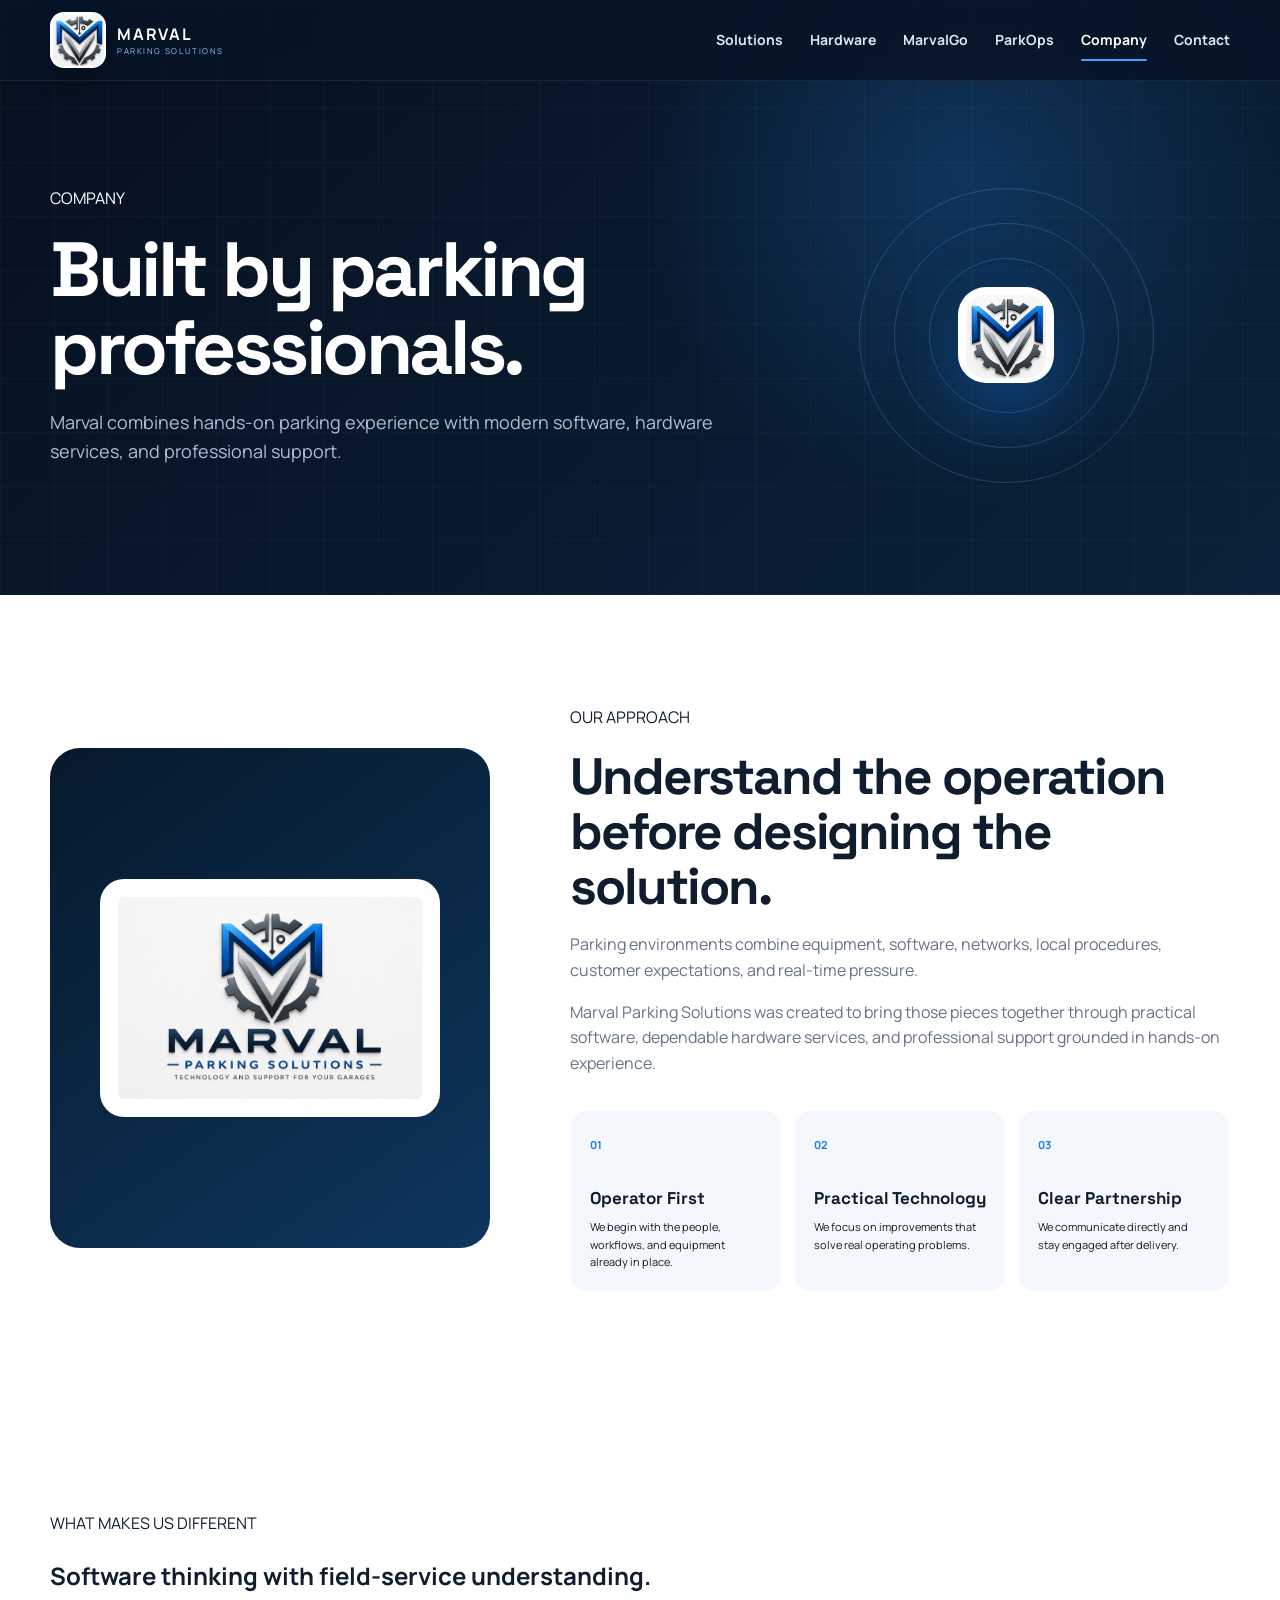
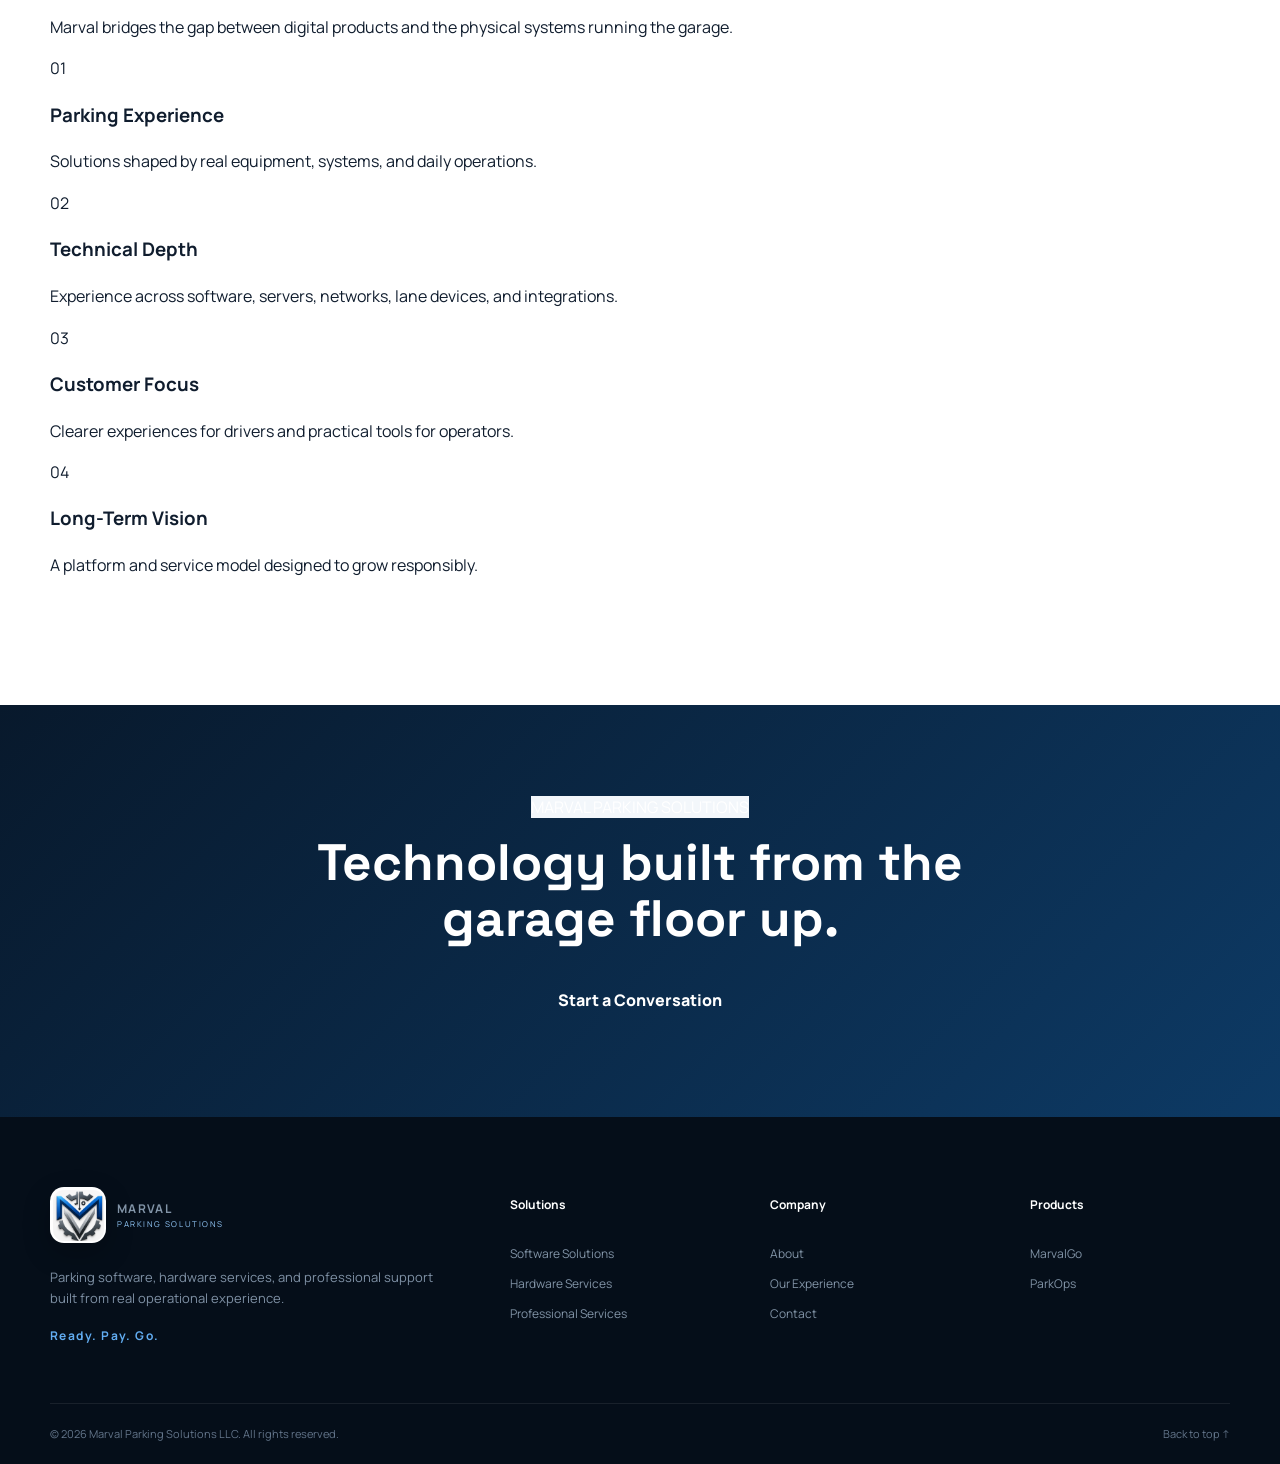
==== company.html @ f3bc91b7 "Marval Parking Solutions V9.1" ====
<!DOCTYPE html><html lang="en"><head><meta charset="UTF-8"><meta name="viewport" content="width=device-width, initial-scale=1.0"><meta name="theme-color" content="#071426"><meta name="description" content="Learn about Marval Parking Solutions and our operator-first approach."><title>About Marval Parking Solutions</title><link rel="icon" href="assets/favicon.png" type="image/png"><link rel="preconnect" href="https://fonts.googleapis.com"><link rel="preconnect" href="https://fonts.gstatic.com" crossorigin><link href="https://fonts.googleapis.com/css2?family=Manrope:wght@400;500;600;700;800&family=Space+Grotesk:wght@500;600;700&display=swap" rel="stylesheet"><link rel="stylesheet" href="styles.css"></head><body id="top"><a class="skip-link" href="#main">Skip to content</a><header class="site-header"><div class="nav-wrap container">
<a class="brand" href="index.html" aria-label="Marval Parking Solutions home"><span class="brand-logo-tile"><img src="assets/marval-emblem.png" alt=""></span><span class="brand-copy"><strong>MARVAL</strong><small>PARKING SOLUTIONS</small></span></a>
<button class="menu-toggle" aria-expanded="false" aria-controls="primary-nav" aria-label="Open navigation"><span></span><span></span><span></span></button>
<nav id="primary-nav" class="primary-nav" aria-label="Primary navigation"><a href="solutions.html">Solutions</a><a href="hardware.html">Hardware</a><a href="marvalgo.html">MarvalGo</a><a href="parkops.html">ParkOps</a><a href="company.html" class="active">Company</a><a href="contact.html">Contact</a></nav>
</div></header><main id="main"><section class="page-hero-v9"><div class="page-hero-grid container"><div class="reveal"><span class="section-kicker">COMPANY</span><h1>Built by parking professionals.</h1><p>Marval combines hands-on parking experience with modern software, hardware services, and professional support.</p></div><div class="page-orbit reveal"><span></span><span></span><span></span><div class="orbit-logo"><img src="assets/marval-emblem.png" alt="Marval emblem"></div></div></div></section><section class="section" id="experience"><div class="container company-story"><div class="logo-panel-v9 reveal"><img src="assets/marval-logo.png" alt="Marval Parking Solutions logo"></div><div class="reveal"><span class="section-kicker">OUR APPROACH</span><h2>Understand the operation before designing the solution.</h2><p class="lead">Parking environments combine equipment, software, networks, local procedures, customer expectations, and real-time pressure.</p><p>Marval Parking Solutions was created to bring those pieces together through practical software, dependable hardware services, and professional support grounded in hands-on experience.</p><div class="company-values"><article><b>01</b><h3>Operator First</h3><p>We begin with the people, workflows, and equipment already in place.</p></article><article><b>02</b><h3>Practical Technology</h3><p>We focus on improvements that solve real operating problems.</p></article><article><b>03</b><h3>Clear Partnership</h3><p>We communicate directly and stay engaged after delivery.</p></article></div></div></div></section><section class="section experience-section"><div class="container"><div class="section-heading centered reveal"><span class="section-kicker">WHAT MAKES US DIFFERENT</span><h2>Software thinking with field-service understanding.</h2><p>Marval bridges the gap between digital products and the physical systems running the garage.</p></div><div class="why-grid"><article class="why-card reveal"><span>01</span><h3>Parking Experience</h3><p>Solutions shaped by real equipment, systems, and daily operations.</p></article><article class="why-card reveal"><span>02</span><h3>Technical Depth</h3><p>Experience across software, servers, networks, lane devices, and integrations.</p></article><article class="why-card reveal"><span>03</span><h3>Customer Focus</h3><p>Clearer experiences for drivers and practical tools for operators.</p></article><article class="why-card reveal"><span>04</span><h3>Long-Term Vision</h3><p>A platform and service model designed to grow responsibly.</p></article></div></div></section><section class="page-cta"><div class="container reveal"><span class="section-kicker light">MARVAL PARKING SOLUTIONS</span><h2>Technology built from the garage floor up.</h2><a class="button button-primary" href="contact.html">Start a Conversation</a></div></section></main><footer class="site-footer"><div class="container footer-grid"><div class="footer-brand"><a class="brand brand-footer" href="index.html"><span class="brand-logo-tile"><img src="assets/marval-emblem.png" alt=""></span><span class="brand-copy"><strong>MARVAL</strong><small>PARKING SOLUTIONS</small></span></a><p>Parking software, hardware services, and professional support built from real operational experience.</p><strong class="footer-tagline">Ready. Pay. Go.</strong></div><div><h4>Solutions</h4><a href="solutions.html">Software Solutions</a><a href="hardware.html">Hardware Services</a><a href="solutions.html#professional">Professional Services</a></div><div><h4>Company</h4><a href="company.html">About</a><a href="company.html#experience">Our Experience</a><a href="contact.html">Contact</a></div><div><h4>Products</h4><a href="marvalgo.html">MarvalGo</a><a href="parkops.html">ParkOps</a></div></div><div class="container footer-bottom"><span>© <span id="year"></span> Marval Parking Solutions LLC. All rights reserved.</span><a href="#top">Back to top ↑</a></div></footer><script src="script.js"></script></body></html>
---- styles.css ----
:root{--navy:#071426;--text:#101d2e;--muted:#667386;--line:#dfe6ef;--surface:#f4f7fb;--shadow:0 26px 80px rgba(17,43,76,.12)}
*{box-sizing:border-box}html{scroll-behavior:smooth}body{margin:0;font-family:Manrope,sans-serif;color:#101d2e;line-height:1.6}a{text-decoration:none;color:inherit}.wrap{width:min(1180px,calc(100% - 40px));margin:auto}header{position:fixed;inset:0 0 auto;z-index:20;background:#071426cc;backdrop-filter:blur(16px);border-bottom:1px solid #ffffff12}.nav{height:80px;display:flex;align-items:center;gap:32px}.brand{display:flex;align-items:center;gap:11px;color:#fff}.logo{display:grid;place-items:center;width:44px;height:44px;border-radius:13px;background:linear-gradient(145deg,#1689f6,#0d559f);font:700 25px Space Grotesk}.brand span:last-child{display:flex;flex-direction:column;line-height:1}.brand b{letter-spacing:.11em}.brand small{font-size:8px;letter-spacing:.2em;color:#93c9fa;margin-top:5px}.nav nav{margin-left:auto;display:flex;gap:27px}.nav nav a{color:#dce8f6;font-size:14px;font-weight:700}.navcta{border:1px solid #ffffff55;color:#fff;padding:10px 18px;border-radius:999px;font-weight:700;font-size:14px}.menu{display:none;margin-left:auto;background:none;border:0;color:#fff;font-size:24px}.hero{min-height:900px;padding-top:80px;background:linear-gradient(135deg,#06101f,#0b2037 60%,#092a4b);color:#fff;position:relative;overflow:hidden}.gridbg{position:absolute;inset:0;background-image:linear-gradient(#ffffff07 1px,transparent 1px),linear-gradient(90deg,#ffffff07 1px,transparent 1px);background-size:55px 55px;mask-image:linear-gradient(#000,transparent)}.hero-grid{min-height:740px;display:grid;grid-template-columns:1fr 1.05fr;gap:60px;align-items:center;position:relative}.eyebrow,section small{font-size:11px;letter-spacing:.16em;font-weight:800;color:#6fb5fa}.eyebrow{display:inline-flex;align-items:center;gap:9px;border:1px solid #ffffff20;border-radius:999px;padding:8px 12px}.eyebrow i{width:8px;height:8px;border-radius:50%;background:#1fc88a;box-shadow:0 0 0 8px #1fc88a22}.hero h1,.heading h2,.copy h2,.split h2,.contact h2{font-family:Space Grotesk;font-size:clamp(40px,5vw,72px);line-height:1.04;letter-spacing:-.045em;margin:24px 0}.hero-copy>p{color:#b4c4d7;font-size:18px}.actions{display:flex;gap:13px;margin:34px 0}.btn{display:inline-flex;justify-content:center;border-radius:13px;padding:14px 22px;font-weight:800;border:0}.primary{background:linear-gradient(135deg,#1787f4,#0e65c3);color:#fff;box-shadow:0 15px 35px #1680e844}.ghost{border:1px solid #ffffff33;color:#fff}.proof{display:grid;grid-template-columns:repeat(3,1fr);border-top:1px solid #ffffff1a;padding-top:23px;gap:12px}.proof div{display:flex;flex-direction:column}.proof span{font-size:11px;color:#8295ab}.scene{background:#081a2cdd;border:1px solid #ffffff1c;border-radius:28px;padding:17px;position:relative;box-shadow:0 40px 90px #0006}.scene-head{display:flex;justify-content:space-between;font-size:9px;letter-spacing:.13em;color:#8da0b3;padding:5px 5px 14px}.scene-head span:last-child{display:flex;gap:7px;align-items:center}.scene-head i{width:7px;height:7px;border-radius:50%;background:#1fc88a}.garage{height:280px;background:linear-gradient(#20384f 0 57%,#17283a 57%);border-radius:19px;overflow:hidden;position:relative}.lane{position:absolute;inset:auto 0 0;height:125px;background:#182635}.lane:after{content:"";position:absolute;left:5%;right:5%;bottom:30px;height:4px;background:repeating-linear-gradient(90deg,#fff 0 36px,transparent 36px 65px);opacity:.55}.car{position:absolute;width:86px;height:34px;border-radius:22px 22px 8px 8px;background:#167fde;bottom:43px;left:-100px;animation:drive 8s infinite}.car i{position:absolute;width:42px;height:19px;background:#71c1fb;left:22px;top:-14px;border-radius:18px 18px 0 0}.car b{position:absolute;width:15px;height:15px;border:4px solid #344657;background:#06111c;border-radius:50%;bottom:-7px}.car b:nth-of-type(1){left:13px}.car b:nth-of-type(2){right:13px}@keyframes drive{0%{left:-100px}20%,50%{left:75px}70%{left:310px}100%{left:580px}}.station{position:absolute;width:48px;height:100px;background:#d6e0e9;left:187px;bottom:20px;border-radius:7px}.station i{position:absolute;width:26px;height:23px;background:#14344b;left:11px;top:17px;border:3px solid #2599f2}.gate{position:absolute;width:28px;height:75px;background:#dce7ef;right:90px;bottom:20px}.gate i{position:absolute;width:11px;height:11px;border-radius:50%;background:#f6575b;left:8px;top:10px;animation:light 8s infinite}.gate b{position:absolute;width:140px;height:10px;background:repeating-linear-gradient(90deg,#fff 0 25px,#ed5155 25px 44px);left:17px;top:19px;transform-origin:left;animation:open 8s infinite}@keyframes open{0%,53%{transform:rotate(0)}63%,83%{transform:rotate(-70deg)}}@keyframes light{0%,53%{background:#f6575b}63%,83%{background:#22cc8a}}.exit{position:absolute;right:20px;top:-70px;background:#176ec5;border-radius:5px;padding:6px 11px;font-size:10px;font-weight:800}.steps{display:grid;grid-template-columns:1fr 1fr;gap:8px;margin-top:11px}.steps>div{display:flex;gap:9px;align-items:center;background:#ffffff08;border:1px solid #ffffff0d;border-radius:12px;padding:10px;color:#667e95;font-size:11px}.steps span b,.steps span small{display:block}.steps small{font-size:8px;letter-spacing:0;color:#6f8499}.steps .active{background:#1379db22;border-color:#409af866;color:#fff}.approved{position:absolute;left:-23px;bottom:91px;background:#fff;color:#112238;border-radius:13px;padding:10px 13px;display:flex;gap:9px;box-shadow:0 18px 40px #0006;font-style:normal}.approved>span b,.approved>span small{display:block}.approved>span b{font-size:10px}.approved>span small{font-size:8px;color:#798799}.tagbar{position:absolute;bottom:0;inset-inline:0;background:#020b14aa;border-top:1px solid #ffffff12}.tagbar .wrap{height:80px;display:flex;align-items:center;gap:15px}.tagbar i{width:5px;height:5px;background:#2188e9;border-radius:50%}.tagbar span{margin-left:auto;color:#8799ad;font-size:13px}.section{padding:110px 0}.heading{text-align:center;max-width:780px;margin:0 auto 55px}.heading h2,.copy h2,.split h2,.contact h2{font-size:clamp(36px,4vw,58px)}.heading p,.split p,.copy>p{color:#687587}.cards{display:grid;grid-template-columns:repeat(3,1fr);gap:18px}.card{border:1px solid #dfe6ee;border-radius:25px;padding:33px;min-height:540px;display:flex;flex-direction:column;position:relative;box-shadow:0 12px 35px #1634540a}.card em{position:absolute;right:26px;top:23px;font-style:normal;font-size:12px;color:#98a7b7}.card .icon{width:62px;height:62px;border-radius:18px;background:#e8f4ff;color:#1479d8;display:grid;place-items:center;font-size:30px}.card h3{font:700 26px Space Grotesk;margin:25px 0 12px}.card p{color:#6b7888}.card ul{list-style:none;padding:0;border-top:1px solid #e2e8ee}.card li{padding:10px 0;border-bottom:1px solid #e2e8ee;font-size:14px;font-weight:700}.card li:before{content:"✓";color:#147bdc;margin-right:9px}.card>a{margin-top:auto;color:#1475d2;font-weight:800;font-size:13px}.card.dark{background:linear-gradient(150deg,#0a2038,#0c355f);color:#fff;border-color:#174d7b}.card.dark p{color:#b3c7da}.card.dark ul,.card.dark li{border-color:#ffffff18}.card.dark a{color:#71bcff}.light{background:#f3f7fb}.two{display:grid;grid-template-columns:1fr 1fr;gap:85px;align-items:center}.ops{min-height:530px;border-radius:32px;background:linear-gradient(145deg,#091a2d,#103456);position:relative;overflow:hidden}.dash{position:absolute;left:42px;right:42px;top:67px;background:#fff;border-radius:18px;padding:23px;box-shadow:0 25px 55px #0005}.dash h4{display:flex;justify-content:space-between;border-bottom:1px solid #e5eaf0;padding-bottom:18px}.dash h4 i{width:12px;height:12px;background:#1dc78a;border-radius:50%;box-shadow:0 0 0 7px #1dc78a22}.dash div{display:flex;justify-content:space-between;border-bottom:1px solid #edf1f4;padding:13px 0;font-size:11px}.dash div b{color:#14a774}.ops aside{position:absolute;left:25px;bottom:40px;background:#fff;border-radius:16px;padding:17px 20px;box-shadow:0 20px 40px #0004}.ops aside small,.ops aside b{display:block}.ops aside b{font:700 27px Space Grotesk}.copy .lead{font-size:19px;color:#2d3d50}.copy ol{list-style:none;padding:0}.copy ol li{padding:15px 0;border-top:1px solid #dce3ea;font-size:13px;color:#6b7888}.copy ol b{display:block;color:#132135;font-size:15px}.hardware{background:#071728;color:#fff}.split{display:grid;grid-template-columns:1.2fr .8fr;gap:70px;align-items:end;margin-bottom:50px}.hardware .split p{color:#9bafc3}.hwgrid{display:grid;grid-template-columns:1.2fr 1fr 1fr;gap:16px}.hw{min-height:360px;background:linear-gradient(145deg,#10263d,#0c1d2d);border:1px solid #ffffff14;border-radius:24px;padding:26px;display:flex;flex-direction:column}.hw.big{grid-row:span 2;min-height:736px}.hw.wide{grid-column:span 2;display:grid;grid-template-columns:1fr 1.2fr;align-items:center}.hw>span,.hw.wide span{font-size:10px;letter-spacing:.15em;color:#55aaf6;font-weight:800}.hw h3{font:700 23px Space Grotesk;margin:8px 0}.hw p{font-size:13px;color:#99aabd}.device{height:190px;display:grid;place-items:center;font-size:90px;color:#9fc9ef;background:radial-gradient(circle,#167ed044,transparent 65%);margin:-5px}.gateart{height:500px;position:relative;background:linear-gradient(#12253a 65%,#1b2d3e 65%);margin:-26px -26px 24px}.gateart i{position:absolute;width:70px;height:170px;background:#dfe7ee;left:65px;bottom:70px;border-radius:8px}.gateart b{position:absolute;width:330px;height:16px;background:repeating-linear-gradient(90deg,#fff 0 42px,#ee5054 42px 73px);left:122px;bottom:202px;border-radius:8px;transform-origin:left;animation:hwgate 5s infinite}@keyframes hwgate{50%{transform:rotate(-35deg)}}.rings{width:160px;height:160px;border-radius:50%;border:1px solid #4fafff55;display:grid;place-items:center;margin:auto;font:700 25px Space Grotesk;box-shadow:inset 0 0 0 25px #167ddd16,inset 0 0 0 50px #167ddd12}.pill{display:inline-block;background:#e8f4ff;color:#1674d2;border-radius:999px;padding:8px 13px;font-size:10px;letter-spacing:.15em;font-weight:800}.checks{list-style:none;padding:0}.checks li{padding:10px 0 10px 43px;position:relative;color:#6c7887;font-size:13px}.checks li:before{content:"✓";position:absolute;left:0;width:30px;height:30px;border-radius:10px;background:#def6ec;color:#12a66f;display:grid;place-items:center;font-weight:900}.checks b{display:block;color:#142235;font-size:15px}.phonewrap{min-height:650px;display:grid;place-items:center;background:radial-gradient(circle,#1483ef33,transparent 62%)}.phone{width:300px;height:610px;background:#06111d;border-radius:46px;padding:12px;box-shadow:0 40px 80px #0c315044;position:relative}.notch{position:absolute;z-index:2;top:18px;left:50%;transform:translateX(-50%);width:100px;height:24px;background:#06111d;border-radius:20px}.screen{height:100%;border-radius:36px;background:#f3f8fc;padding:42px 20px 20px;text-align:center;position:relative;overflow:hidden}.phbrand{display:flex;gap:10px;text-align:left}.phbrand i{width:33px;height:33px;border-radius:10px;background:#1479d9;color:#fff;display:grid;place-items:center;font-style:normal;font-weight:800}.phbrand span b,.phbrand span small{display:block}.phbrand small{font-size:8px}.scan{font-size:70px;color:#1681e3;margin:30px 0 0}.screen>small{color:#15916a}.screen h4{margin:4px}.screen>strong{font:700 39px Space Grotesk}.ticket{margin:18px 0;background:#fff;border:1px solid #dfe7ee;border-radius:13px;padding:5px 12px}.ticket span{display:flex;justify-content:space-between;padding:9px 0;border-bottom:1px solid #edf1f4;font-size:10px}.ticket span:last-child{border:0}.screen button{width:100%;border:0;border-radius:12px;background:#1479d9;color:#fff;padding:13px;font-weight:800}.success{position:absolute;inset:85px 15px 15px;background:#f3f8fc;padding-top:80px;opacity:0;animation:success 9s infinite}.success i{display:grid;place-items:center;width:80px;height:80px;margin:auto;border-radius:50%;background:#ddf6ec;color:#18ad78;font-size:40px;font-style:normal}.success h3{font:700 21px Space Grotesk}.success p{font-size:10px;color:#748294}@keyframes success{0%,45%{opacity:0;transform:translateY(20px)}55%,90%{opacity:1;transform:none}}.why{display:grid;grid-template-columns:repeat(4,1fr);gap:15px}.why article{background:#fff;border:1px solid #e0e7ee;border-radius:20px;padding:27px;min-height:235px}.why article span{color:#147bdc;font-size:11px;font-weight:800}.why h3{font:700 20px Space Grotesk;margin-top:45px}.why p{font-size:13px;color:#6c7888}.process{display:grid;grid-template-columns:repeat(4,1fr);gap:35px}.process article{border-top:2px solid #dfe6ed;padding-top:20px}.process span{display:grid;place-items:center;width:38px;height:38px;border-radius:12px;background:#e8f3fe;color:#1478d8;font-size:11px;font-weight:800}.process h3{font:700 20px Space Grotesk}.process p{font-size:13px;color:#6c7888}.contact{padding:105px 0;background:linear-gradient(135deg,#091b30,#0b3762);color:#fff}.contactcopy p{color:#afc1d5;font-size:17px}.contactcopy hr{border:0;border-top:1px solid #ffffff1f;margin:45px 0 23px}.contactcopy>a{display:block;margin-top:7px;font-weight:700}.contact form{background:#fff;color:#172438;border-radius:26px;padding:29px}.contact form>div{display:grid;grid-template-columns:1fr 1fr;gap:14px}.contact label{display:block;font-size:11px;font-weight:800;margin-bottom:14px;color:#495769}.contact input,.contact select,.contact textarea{display:block;width:100%;margin-top:7px;border:1px solid #dce4ec;border-radius:11px;background:#f8fafc;padding:12px;outline:none}.contact form .btn{width:100%}.contact form>small{display:block;text-align:center;color:#8a96a5;margin-top:9px;font-size:9px}footer{background:#050e18;color:#fff;padding:65px 0 20px}.foot{display:grid;grid-template-columns:2fr 1fr 1fr 1fr;gap:55px}.foot>div{display:flex;flex-direction:column;gap:10px}.foot>div:first-child p{color:#8193a7;font-size:13px;max-width:380px}.foot>div:first-child>strong{color:#5facef;letter-spacing:.12em;font-size:12px}.foot h4{font-size:12px}.foot>div:not(:first-child) a{font-size:12px;color:#8193a7}.bottom{border-top:1px solid #ffffff12;margin-top:50px;padding-top:20px;color:#64768a;font-size:11px;display:flex;justify-content:space-between}.reveal{opacity:0;transform:translateY(25px);transition:.8s}.reveal.visible{opacity:1;transform:none}
@media(max-width:900px){.nav nav{position:fixed;left:20px;right:20px;top:88px;background:#0b2037;border-radius:17px;padding:18px;display:none;flex-direction:column}.nav nav.open{display:flex}.menu{display:block}.navcta{display:none}.hero{min-height:1250px}.hero-grid,.two{grid-template-columns:1fr}.hero-grid{padding:80px 0 130px}.cards{grid-template-columns:1fr}.card{min-height:auto}.hwgrid{grid-template-columns:1fr 1fr}.hw.big{grid-column:span 2;grid-row:auto}.hw.wide{grid-column:span 2}.why{grid-template-columns:1fr 1fr}.foot{grid-template-columns:2fr 1fr 1fr}.foot>div:last-child{grid-column:2}.split{grid-template-columns:1fr;gap:15px}}
@media(max-width:600px){.wrap{width:calc(100% - 28px)}.nav{height:70px}.hero{padding-top:70px;min-height:1220px}.hero h1{font-size:43px}.hero-copy{text-align:center}.actions{flex-direction:column}.proof{grid-template-columns:1fr;text-align:left}.scene{padding:10px}.garage{height:245px}.station{left:145px}.gate{right:62px}.gate b{width:105px}@keyframes drive{0%{left:-100px}20%,50%{left:48px}70%{left:205px}100%{left:420px}}.approved{left:8px;bottom:83px}.tagbar span{display:none}.section{padding:80px 0}.heading h2,.copy h2,.split h2,.contact h2{font-size:37px}.two{gap:45px}.ops{min-height:450px}.dash{left:16px;right:16px;top:45px}.hwgrid{grid-template-columns:1fr}.hw.big,.hw.wide{grid-column:auto}.hw.wide{display:block}.gateart b{width:230px}.why{grid-template-columns:1fr}.process{grid-template-columns:1fr}.contact form>div{grid-template-columns:1fr}.foot{grid-template-columns:1fr 1fr}.foot>div:first-child{grid-column:span 2}.foot>div:last-child{grid-column:auto}.bottom{flex-direction:column;gap:8px}}
@media(prefers-reduced-motion:reduce){*{scroll-behavior:auto!important;animation:none!important;transition:none!important}.reveal{opacity:1;transform:none}}

/* Multi-page V9 */
.primary-nav a.active{color:#fff;position:relative}.primary-nav a.active:after{content:"";position:absolute;left:0;right:0;bottom:-10px;height:2px;background:#43a5ff;border-radius:2px}
.page-hero-v9{padding:185px 0 110px;background:radial-gradient(circle at 75% 30%,rgba(32,129,230,.25),transparent 31%),linear-gradient(135deg,#06101f,#0b223a);color:#fff;overflow:hidden;position:relative}.page-hero-v9:before{content:"";position:absolute;inset:0;background-image:linear-gradient(rgba(255,255,255,.025) 1px,transparent 1px),linear-gradient(90deg,rgba(255,255,255,.025) 1px,transparent 1px);background-size:54px 54px}.page-hero-grid{position:relative;display:grid;grid-template-columns:1.2fr .8fr;align-items:center;gap:60px}.page-hero-v9 h1{font-family:"Space Grotesk";font-size:clamp(46px,6vw,78px);line-height:1.02;letter-spacing:-.045em;margin:18px 0 22px;max-width:850px}.page-hero-v9 p{color:#afc0d3;font-size:18px;max-width:730px}.page-orbit{height:300px;position:relative;display:grid;place-items:center}.page-orbit>div{width:82px;height:82px;border-radius:25px;background:linear-gradient(145deg,#1887f2,#0b5caf);display:grid;place-items:center;font-family:"Space Grotesk";font-size:38px;font-weight:800;box-shadow:0 28px 65px rgba(17,119,218,.38)}.page-orbit span{position:absolute;border:1px solid rgba(90,177,255,.26);border-radius:50%;animation:ring 5s linear infinite}.page-orbit span:nth-child(1){width:155px;height:155px}.page-orbit span:nth-child(2){width:225px;height:225px;animation-delay:-1.5s}.page-orbit span:nth-child(3){width:295px;height:295px;animation-delay:-3s}
.service-detail-grid{display:grid;grid-template-columns:repeat(3,1fr);gap:18px}.service-detail{border:1px solid var(--line);border-radius:24px;padding:31px;min-height:360px;background:#fff;transition:.3s}.service-detail:hover{transform:translateY(-6px);box-shadow:var(--shadow)}.service-detail>b,.lifecycle b,.company-values b{font-size:11px;color:#1680e5}.service-detail h3{font-family:"Space Grotesk";font-size:24px;margin:45px 0 12px}.service-detail p{color:var(--muted);font-size:14px}.service-detail ul,.service-column ul{list-style:none;padding:18px 0 0;margin:20px 0 0;border-top:1px solid var(--line)}.service-detail li,.service-column li{padding:8px 0;font-size:13px}.service-detail li:before,.service-column li:before{content:"✓";color:#1782e7;margin-right:8px}.page-cta{background:linear-gradient(135deg,#08192c,#0d3a65);color:#fff;padding:90px 0;text-align:center}.page-cta h2{font-family:"Space Grotesk";font-size:clamp(36px,4vw,55px);line-height:1.08;max-width:820px;margin:15px auto 28px}
.hardware-service-columns{display:grid;grid-template-columns:repeat(3,1fr);gap:18px}.service-column{background:var(--surface);border-radius:26px;padding:35px;min-height:430px;border:1px solid #e1e8f0}.service-column>span{font-size:10px;letter-spacing:.16em;color:#167adb;font-weight:800}.service-column h3{font-family:"Space Grotesk";font-size:28px;margin:50px 0 10px}.lifecycle{display:grid;grid-template-columns:repeat(4,1fr);gap:16px}.lifecycle article{background:#fff;color:var(--text);border-radius:21px;padding:28px;border:1px solid var(--line);min-height:230px}.hardware-showcase .lifecycle article{background:#10253a;border-color:rgba(255,255,255,.08);color:#fff}.lifecycle h3{font-family:"Space Grotesk";font-size:21px;margin:42px 0 8px}.lifecycle p{font-size:13px;color:#758294}.hardware-showcase .lifecycle p{color:#9eafc1}
.product-page-grid{display:grid;grid-template-columns:1fr 1fr;gap:90px;align-items:center}.product-page-grid h2,.company-story h2,.contact-page-grid h2{font-family:"Space Grotesk";font-size:clamp(38px,4vw,58px);line-height:1.08;letter-spacing:-.04em;margin:18px 0}.journey-demo{display:grid;place-items:center;min-height:620px;background:radial-gradient(circle,rgba(22,126,222,.22),transparent 63%)}.journey-screen{width:330px;min-height:565px;border:12px solid #07111d;border-radius:44px;background:linear-gradient(#f8fbfe,#eaf2f9);padding:38px 22px 22px;box-shadow:0 42px 85px rgba(10,44,79,.25)}.journey-head{display:flex;justify-content:space-between}.journey-head strong{font-family:"Space Grotesk"}.journey-head small{color:#6f7d8d}.journey-steps{display:flex;align-items:center;margin:28px 0}.journey-steps span{width:24px;height:24px;border-radius:8px;background:#d6e0ea;color:#8290a0;display:grid;place-items:center;font-size:9px;font-weight:800}.journey-steps span.on{background:#1680e4;color:#fff}.journey-steps i{height:2px;flex:1;background:#ccd9e5}.journey-ticket{background:#fff;border:1px solid #dfe7ee;border-radius:18px;padding:22px;text-align:center}.journey-ticket small{font-size:9px;color:#6e7c8c}.journey-ticket h3{font-family:"Space Grotesk";font-size:43px;margin:14px 0 0}.journey-ticket p{color:#6e7b8b;font-size:11px}.journey-ticket button{width:100%;border:0;border-radius:12px;padding:13px;background:#1479dc;color:#fff;font-weight:800}.journey-success{text-align:center;margin-top:25px}.journey-success b{display:grid;place-items:center;margin:auto;width:45px;height:45px;border-radius:50%;background:#daf6eb;color:#14a873}.journey-success h3{margin:10px 0 0}.journey-success p{margin:0;color:#6e7c8d;font-size:11px}
.dashboard-demo{background:#0a1d31;color:#fff;border-radius:28px;padding:27px;box-shadow:0 40px 85px rgba(6,35,64,.24)}.dash-top{display:flex;justify-content:space-between;align-items:center;font-size:12px}.dash-top span{color:#9eb2c6}.dash-top i{display:inline-block;width:8px;height:8px;background:#1eca8a;border-radius:50%;margin-right:6px}.dash-metrics{display:grid;grid-template-columns:repeat(3,1fr);gap:10px;margin:24px 0}.dash-metrics article{background:#112b45;border-radius:14px;padding:16px}.dash-metrics small,.dash-metrics b{display:block}.dash-metrics small{font-size:9px;color:#8fa4b8}.dash-metrics b{font-family:"Space Grotesk";font-size:25px;margin-top:5px}.dash-chart{height:200px;background:#0d263f;border-radius:16px;padding:18px;display:flex;align-items:end;gap:10px}.dash-chart span{flex:1;background:linear-gradient(#3da4ff,#135ea6);border-radius:6px 6px 2px 2px;animation:bars 2.3s ease-in-out infinite alternate}.dash-chart span:nth-child(even){animation-delay:-1s}@keyframes bars{to{transform:scaleY(.83)}}.dash-list{margin-top:14px}.dash-list div{display:flex;justify-content:space-between;padding:13px;border-bottom:1px solid rgba(255,255,255,.08);font-size:11px}.dash-list b{color:#21cf8f}
.company-story{display:grid;grid-template-columns:.8fr 1.2fr;gap:80px;align-items:center}.logo-panel-v9{background:linear-gradient(145deg,#07192c,#0d365e);border-radius:30px;padding:50px;min-height:500px;display:grid;place-items:center}.logo-panel-v9 img{width:100%;max-width:390px}.company-story>.reveal>p{color:var(--muted)}.company-values{display:grid;grid-template-columns:repeat(3,1fr);gap:12px;margin-top:35px}.company-values article{background:var(--surface);border-radius:17px;padding:20px}.company-values h3{font-family:"Space Grotesk";font-size:17px;margin:28px 0 6px}.company-values p{font-size:11px;margin:0}
.contact-page-grid{display:grid;grid-template-columns:.9fr 1.1fr;gap:85px;align-items:start}.contact-cards{margin-top:40px}.contact-cards article{padding:18px 0;border-top:1px solid var(--line)}.contact-cards small{display:block;font-size:9px;letter-spacing:.14em;color:#748195;text-transform:uppercase;margin-bottom:5px}.contact-cards a,.contact-cards span{font-weight:700;font-size:14px}.contact-page-grid .contact-form{box-shadow:var(--shadow);border:1px solid var(--line)}
@media(max-width:980px){.page-hero-grid,.product-page-grid,.company-story,.contact-page-grid{grid-template-columns:1fr}.page-orbit{display:none}.service-detail-grid{grid-template-columns:1fr 1fr}.hardware-service-columns{grid-template-columns:1fr}.lifecycle{grid-template-columns:1fr 1fr}.company-values{grid-template-columns:1fr 1fr}}
@media(max-width:640px){.page-hero-v9{padding:135px 0 80px}.page-hero-v9 h1{font-size:44px}.service-detail-grid,.lifecycle,.company-values{grid-template-columns:1fr}.journey-screen{width:286px}.dash-metrics{grid-template-columns:1fr}.product-page-grid{gap:35px}}


/* V9 corrected shared multi-page shell */
.container{width:min(1180px,calc(100% - 40px));margin-inline:auto}
.site-header{position:fixed;inset:0 0 auto;z-index:100;background:rgba(7,20,38,.9);backdrop-filter:blur(18px);border-bottom:1px solid rgba(255,255,255,.08)}
.site-header.scrolled{box-shadow:0 12px 38px rgba(0,0,0,.2)}
.nav-wrap{height:80px;display:flex;align-items:center;gap:32px}
.primary-nav{display:flex;gap:27px;margin-left:auto;align-items:center}
.primary-nav a{color:#dce8f6;font-size:14px;font-weight:700}
.nav-cta{border:1px solid rgba(255,255,255,.34);color:#fff;padding:10px 18px;border-radius:999px;font-weight:700;font-size:14px}
.menu-toggle{display:none;margin-left:auto;background:none;border:0;padding:8px}
.menu-toggle span{display:block;width:24px;height:2px;background:#fff;margin:5px;border-radius:2px}
.brand-logo-tile{width:56px;height:56px;border-radius:14px;background:#fff;display:grid;place-items:center;overflow:hidden;box-shadow:0 8px 24px rgba(0,0,0,.22);flex:0 0 auto}
.brand-logo-tile img{width:51px;height:51px;object-fit:cover;object-position:center;border-radius:11px}
.brand-copy{display:flex;flex-direction:column;line-height:1}
.brand-copy strong{letter-spacing:.11em}
.brand-copy small{font-size:8px;letter-spacing:.2em;color:#93c9fa;margin-top:5px}
.logo-panel-v9 img{background:#fff;border-radius:24px;padding:18px}
.page-orbit .orbit-logo{width:96px;height:96px;border-radius:28px;background:#fff;padding:8px;overflow:hidden;box-shadow:0 28px 65px rgba(17,119,218,.38);z-index:2}
.page-orbit .orbit-logo img{width:100%;height:100%;object-fit:cover;border-radius:20px}
.skip-link{position:fixed;top:-100px;left:16px;background:#fff;color:#111;padding:10px 15px;border-radius:9px;z-index:999}.skip-link:focus{top:16px}
.contact-form{background:#fff;color:#142236;border-radius:27px;padding:30px}
.field-row{display:grid;grid-template-columns:1fr 1fr;gap:15px}
.contact-form label{display:block;font-size:11px;font-weight:800;color:#465466;margin-bottom:15px}
.contact-form input,.contact-form textarea,.contact-form select{display:block;width:100%;margin-top:7px;border:1px solid #dbe3eb;background:#f8fafc;border-radius:11px;padding:12px 13px;outline:none}
.contact-form input:focus,.contact-form textarea:focus,.contact-form select:focus{border-color:#1882e7;box-shadow:0 0 0 3px #e3f1ff}
.button{display:inline-flex;align-items:center;justify-content:center;border-radius:13px;padding:14px 22px;font-weight:800;border:0;cursor:pointer}
.form-button{width:100%;background:linear-gradient(135deg,#1787f4,#0e65c3);color:#fff;justify-content:space-between}
.form-note{display:block;color:#8c98a7;margin-top:11px;text-align:center;font-size:9px}
.site-footer{background:#050e19;color:#fff;padding:70px 0 22px}
.footer-grid{display:grid;grid-template-columns:2fr 1fr 1fr 1fr;gap:60px}
.brand-footer{margin-bottom:24px}.footer-brand p{color:#7f91a5;max-width:390px;font-size:13px}.footer-tagline{color:#62adf2;letter-spacing:.12em;font-size:12px}
.footer-grid h4{font-size:12px;margin:8px 0 18px}.footer-grid>div:not(.footer-brand){display:flex;flex-direction:column;gap:11px}.footer-grid a{font-size:12px;color:#8294a7}.footer-grid a:hover{color:#fff}
.footer-bottom{display:flex;justify-content:space-between;border-top:1px solid rgba(255,255,255,.08);margin-top:55px;padding-top:21px;color:#63758a;font-size:11px}
.contact-page-grid>.reveal{padding-top:10px}.contact-page-grid .lead{font-size:18px;color:#58687b}.contact-cards article:last-child{border-bottom:1px solid var(--line)}
@media(max-width:980px){.primary-nav{position:fixed;left:20px;right:20px;top:88px;background:#0b2037;border:1px solid rgba(255,255,255,.1);border-radius:17px;padding:18px;display:none;flex-direction:column;align-items:flex-start}.primary-nav.open{display:flex}.menu-toggle{display:block}.nav-cta{display:none}.footer-grid{grid-template-columns:2fr 1fr 1fr}.footer-grid>div:last-child{grid-column:2}}
@media(max-width:640px){.container{width:calc(100% - 28px)}.nav-wrap{height:70px}.brand-logo-tile{width:46px;height:46px}.brand-logo-tile img{width:42px;height:42px}.field-row{grid-template-columns:1fr}.contact-form{padding:22px}.footer-grid{grid-template-columns:1fr 1fr;gap:38px}.footer-brand{grid-column:span 2}.footer-grid>div:last-child{grid-column:auto}.footer-bottom{flex-direction:column;gap:8px}}

/* V9.1 header refinement */
@media(min-width:981px){.nav-wrap,.nav{gap:38px}.primary-nav,.nav nav{margin-left:auto}.brand-logo-tile{box-shadow:0 10px 28px rgba(0,0,0,.24)}}
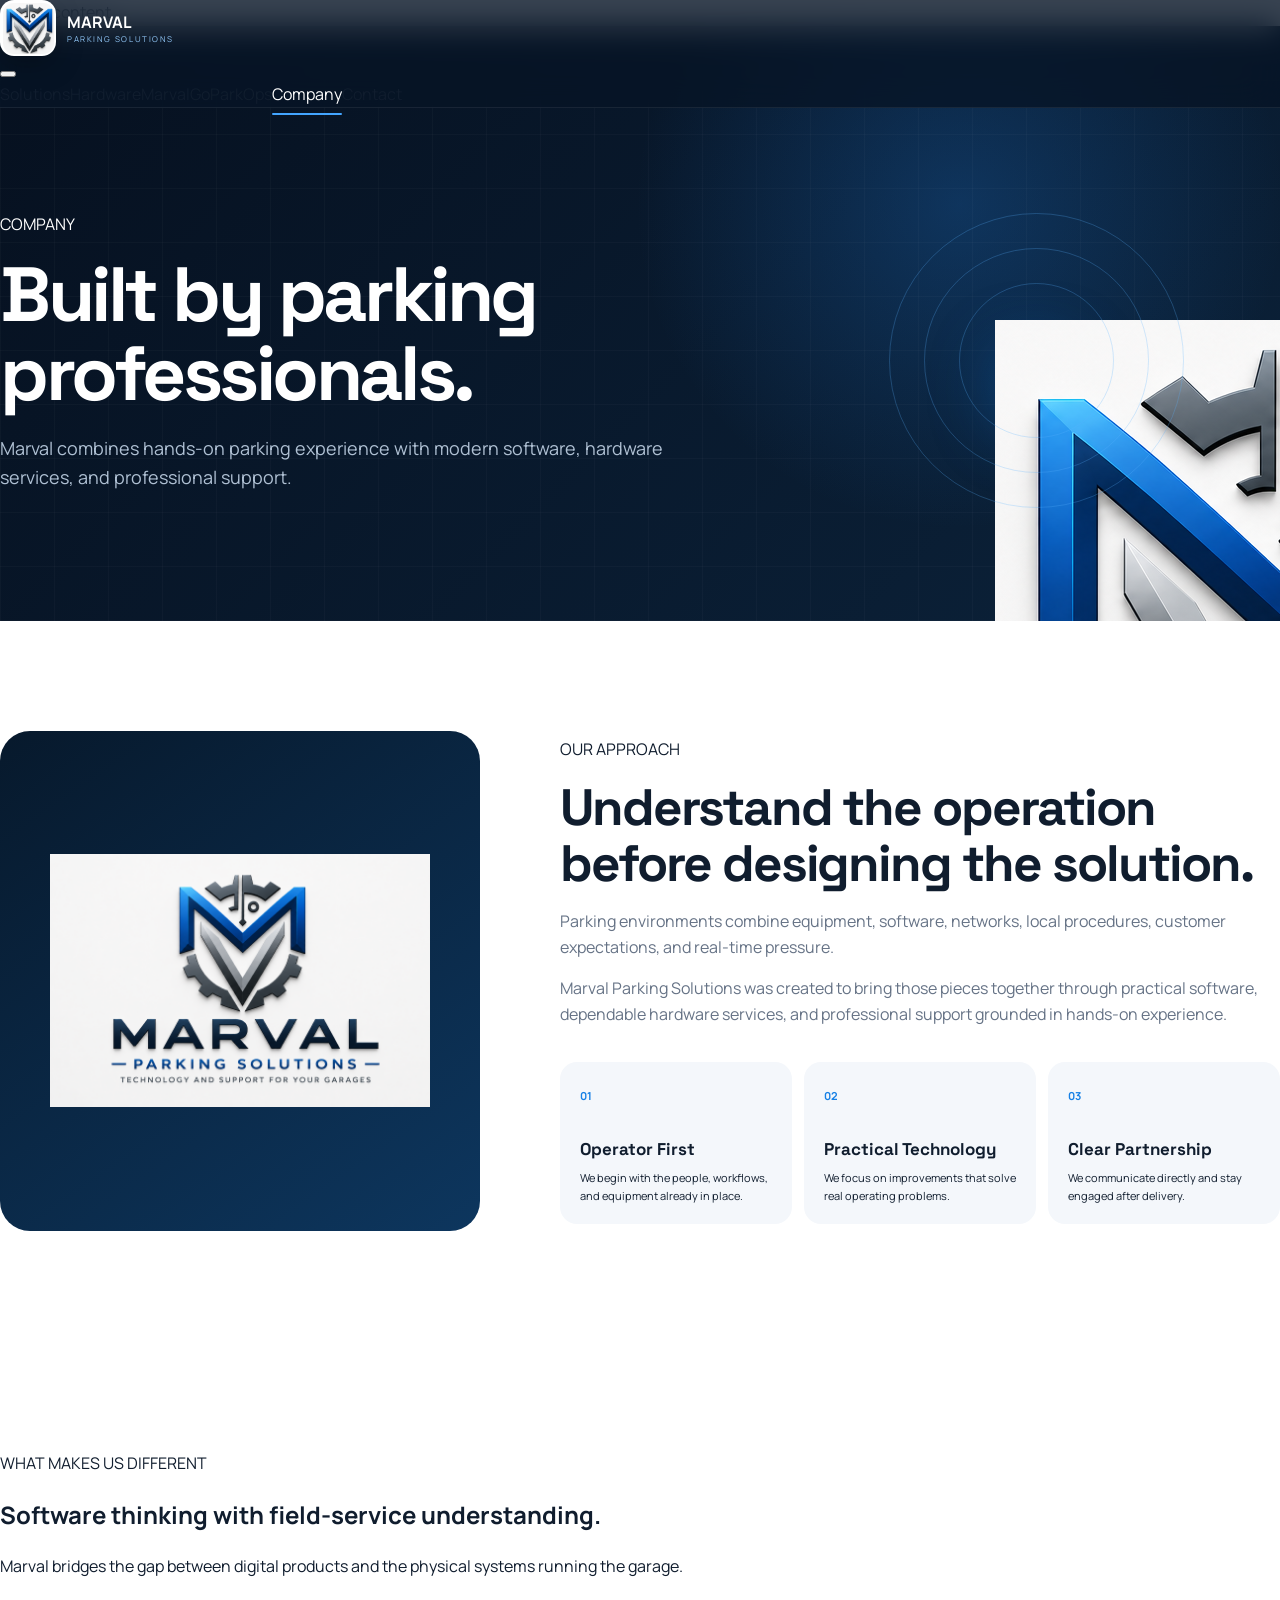
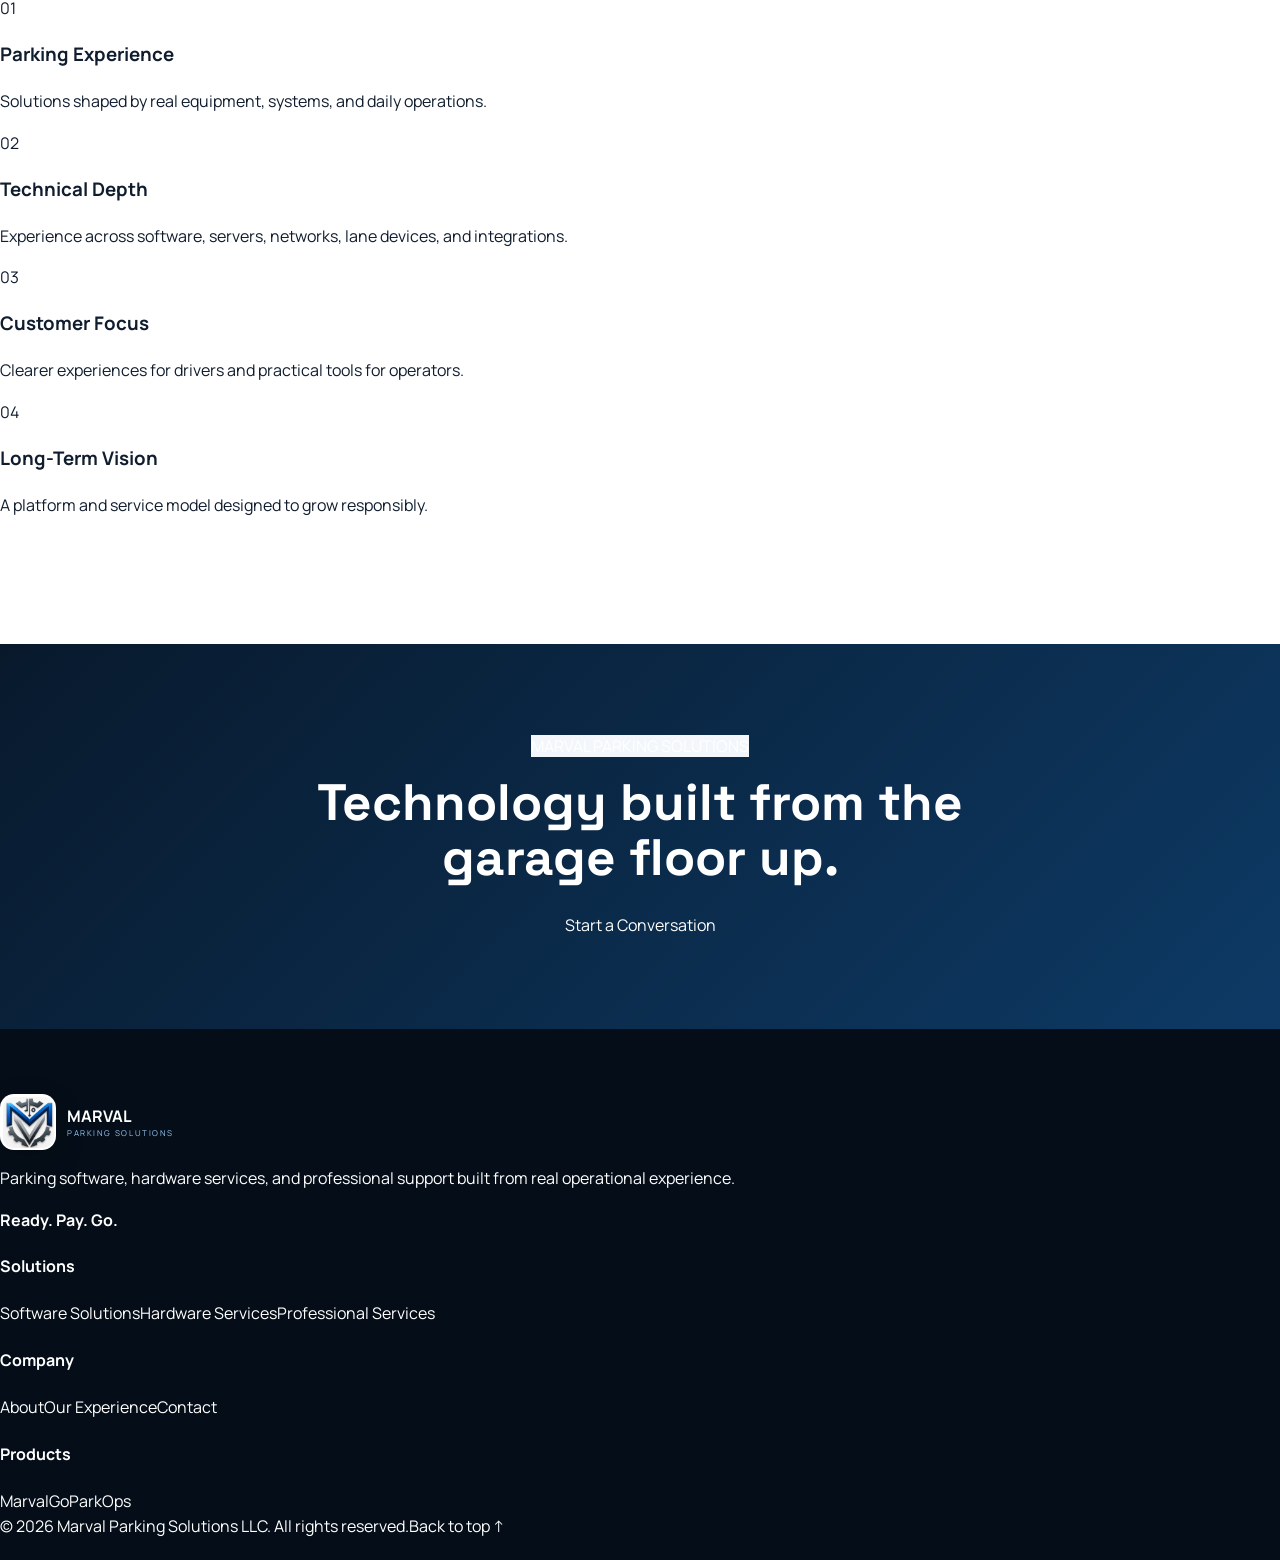
==== commit 6766ed70: "Marval Parking Solution V9.2 CacheFix" ====
--- a/company.html
+++ b/company.html
@@ -1,5 +1,5 @@
-<!DOCTYPE html><html lang="en"><head><meta charset="UTF-8"><meta name="viewport" content="width=device-width, initial-scale=1.0"><meta name="theme-color" content="#071426"><meta name="description" content="Learn about Marval Parking Solutions and our operator-first approach."><title>About Marval Parking Solutions</title><link rel="icon" href="assets/favicon.png" type="image/png"><link rel="preconnect" href="https://fonts.googleapis.com"><link rel="preconnect" href="https://fonts.gstatic.com" crossorigin><link href="https://fonts.googleapis.com/css2?family=Manrope:wght@400;500;600;700;800&family=Space+Grotesk:wght@500;600;700&display=swap" rel="stylesheet"><link rel="stylesheet" href="styles.css"></head><body id="top"><a class="skip-link" href="#main">Skip to content</a><header class="site-header"><div class="nav-wrap container">
+<!DOCTYPE html><html lang="en"><head><meta charset="UTF-8"><meta name="viewport" content="width=device-width, initial-scale=1.0"><meta name="theme-color" content="#071426"><meta name="description" content="Learn about Marval Parking Solutions and our operator-first approach."><title>About Marval Parking Solutions</title><link rel="icon" href="assets/favicon.png" type="image/png"><link rel="preconnect" href="https://fonts.googleapis.com"><link rel="preconnect" href="https://fonts.gstatic.com" crossorigin><link href="https://fonts.googleapis.com/css2?family=Manrope:wght@400;500;600;700;800&family=Space+Grotesk:wght@500;600;700&display=swap" rel="stylesheet"><link rel="stylesheet" href="styles-v9-2.css?v=9201"></head><body id="top"><a class="skip-link" href="#main">Skip to content</a><header class="site-header"><div class="nav-wrap container">
 <a class="brand" href="index.html" aria-label="Marval Parking Solutions home"><span class="brand-logo-tile"><img src="assets/marval-emblem.png" alt=""></span><span class="brand-copy"><strong>MARVAL</strong><small>PARKING SOLUTIONS</small></span></a>
 <button class="menu-toggle" aria-expanded="false" aria-controls="primary-nav" aria-label="Open navigation"><span></span><span></span><span></span></button>
 <nav id="primary-nav" class="primary-nav" aria-label="Primary navigation"><a href="solutions.html">Solutions</a><a href="hardware.html">Hardware</a><a href="marvalgo.html">MarvalGo</a><a href="parkops.html">ParkOps</a><a href="company.html" class="active">Company</a><a href="contact.html">Contact</a></nav>
-</div></header><main id="main"><section class="page-hero-v9"><div class="page-hero-grid container"><div class="reveal"><span class="section-kicker">COMPANY</span><h1>Built by parking professionals.</h1><p>Marval combines hands-on parking experience with modern software, hardware services, and professional support.</p></div><div class="page-orbit reveal"><span></span><span></span><span></span><div class="orbit-logo"><img src="assets/marval-emblem.png" alt="Marval emblem"></div></div></div></section><section class="section" id="experience"><div class="container company-story"><div class="logo-panel-v9 reveal"><img src="assets/marval-logo.png" alt="Marval Parking Solutions logo"></div><div class="reveal"><span class="section-kicker">OUR APPROACH</span><h2>Understand the operation before designing the solution.</h2><p class="lead">Parking environments combine equipment, software, networks, local procedures, customer expectations, and real-time pressure.</p><p>Marval Parking Solutions was created to bring those pieces together through practical software, dependable hardware services, and professional support grounded in hands-on experience.</p><div class="company-values"><article><b>01</b><h3>Operator First</h3><p>We begin with the people, workflows, and equipment already in place.</p></article><article><b>02</b><h3>Practical Technology</h3><p>We focus on improvements that solve real operating problems.</p></article><article><b>03</b><h3>Clear Partnership</h3><p>We communicate directly and stay engaged after delivery.</p></article></div></div></div></section><section class="section experience-section"><div class="container"><div class="section-heading centered reveal"><span class="section-kicker">WHAT MAKES US DIFFERENT</span><h2>Software thinking with field-service understanding.</h2><p>Marval bridges the gap between digital products and the physical systems running the garage.</p></div><div class="why-grid"><article class="why-card reveal"><span>01</span><h3>Parking Experience</h3><p>Solutions shaped by real equipment, systems, and daily operations.</p></article><article class="why-card reveal"><span>02</span><h3>Technical Depth</h3><p>Experience across software, servers, networks, lane devices, and integrations.</p></article><article class="why-card reveal"><span>03</span><h3>Customer Focus</h3><p>Clearer experiences for drivers and practical tools for operators.</p></article><article class="why-card reveal"><span>04</span><h3>Long-Term Vision</h3><p>A platform and service model designed to grow responsibly.</p></article></div></div></section><section class="page-cta"><div class="container reveal"><span class="section-kicker light">MARVAL PARKING SOLUTIONS</span><h2>Technology built from the garage floor up.</h2><a class="button button-primary" href="contact.html">Start a Conversation</a></div></section></main><footer class="site-footer"><div class="container footer-grid"><div class="footer-brand"><a class="brand brand-footer" href="index.html"><span class="brand-logo-tile"><img src="assets/marval-emblem.png" alt=""></span><span class="brand-copy"><strong>MARVAL</strong><small>PARKING SOLUTIONS</small></span></a><p>Parking software, hardware services, and professional support built from real operational experience.</p><strong class="footer-tagline">Ready. Pay. Go.</strong></div><div><h4>Solutions</h4><a href="solutions.html">Software Solutions</a><a href="hardware.html">Hardware Services</a><a href="solutions.html#professional">Professional Services</a></div><div><h4>Company</h4><a href="company.html">About</a><a href="company.html#experience">Our Experience</a><a href="contact.html">Contact</a></div><div><h4>Products</h4><a href="marvalgo.html">MarvalGo</a><a href="parkops.html">ParkOps</a></div></div><div class="container footer-bottom"><span>© <span id="year"></span> Marval Parking Solutions LLC. All rights reserved.</span><a href="#top">Back to top ↑</a></div></footer><script src="script.js"></script></body></html>+</div></header><main id="main"><section class="page-hero-v9"><div class="page-hero-grid container"><div class="reveal"><span class="section-kicker">COMPANY</span><h1>Built by parking professionals.</h1><p>Marval combines hands-on parking experience with modern software, hardware services, and professional support.</p></div><div class="page-orbit reveal"><span></span><span></span><span></span><div class="orbit-logo"><img src="assets/marval-emblem.png" alt="Marval emblem"></div></div></div></section><section class="section" id="experience"><div class="container company-story"><div class="logo-panel-v9 reveal"><img src="assets/marval-logo.png" alt="Marval Parking Solutions logo"></div><div class="reveal"><span class="section-kicker">OUR APPROACH</span><h2>Understand the operation before designing the solution.</h2><p class="lead">Parking environments combine equipment, software, networks, local procedures, customer expectations, and real-time pressure.</p><p>Marval Parking Solutions was created to bring those pieces together through practical software, dependable hardware services, and professional support grounded in hands-on experience.</p><div class="company-values"><article><b>01</b><h3>Operator First</h3><p>We begin with the people, workflows, and equipment already in place.</p></article><article><b>02</b><h3>Practical Technology</h3><p>We focus on improvements that solve real operating problems.</p></article><article><b>03</b><h3>Clear Partnership</h3><p>We communicate directly and stay engaged after delivery.</p></article></div></div></div></section><section class="section experience-section"><div class="container"><div class="section-heading centered reveal"><span class="section-kicker">WHAT MAKES US DIFFERENT</span><h2>Software thinking with field-service understanding.</h2><p>Marval bridges the gap between digital products and the physical systems running the garage.</p></div><div class="why-grid"><article class="why-card reveal"><span>01</span><h3>Parking Experience</h3><p>Solutions shaped by real equipment, systems, and daily operations.</p></article><article class="why-card reveal"><span>02</span><h3>Technical Depth</h3><p>Experience across software, servers, networks, lane devices, and integrations.</p></article><article class="why-card reveal"><span>03</span><h3>Customer Focus</h3><p>Clearer experiences for drivers and practical tools for operators.</p></article><article class="why-card reveal"><span>04</span><h3>Long-Term Vision</h3><p>A platform and service model designed to grow responsibly.</p></article></div></div></section><section class="page-cta"><div class="container reveal"><span class="section-kicker light">MARVAL PARKING SOLUTIONS</span><h2>Technology built from the garage floor up.</h2><a class="button button-primary" href="contact.html">Start a Conversation</a></div></section></main><footer class="site-footer"><div class="container footer-grid"><div class="footer-brand"><a class="brand brand-footer" href="index.html"><span class="brand-logo-tile"><img src="assets/marval-emblem.png" alt=""></span><span class="brand-copy"><strong>MARVAL</strong><small>PARKING SOLUTIONS</small></span></a><p>Parking software, hardware services, and professional support built from real operational experience.</p><strong class="footer-tagline">Ready. Pay. Go.</strong></div><div><h4>Solutions</h4><a href="solutions.html">Software Solutions</a><a href="hardware.html">Hardware Services</a><a href="solutions.html#professional">Professional Services</a></div><div><h4>Company</h4><a href="company.html">About</a><a href="company.html#experience">Our Experience</a><a href="contact.html">Contact</a></div><div><h4>Products</h4><a href="marvalgo.html">MarvalGo</a><a href="parkops.html">ParkOps</a></div></div><div class="container footer-bottom"><span>© <span id="year"></span> Marval Parking Solutions LLC. All rights reserved.</span><a href="#top">Back to top ↑</a></div></footer><script src="script-v9-2.js?v=9201"></script></body></html>
--- a/styles-v9-2.css
+++ b/styles-v9-2.css
@@ -0,0 +1,43 @@
+
+:root{--navy:#071426;--text:#101d2e;--muted:#667386;--line:#dfe6ef;--surface:#f4f7fb;--shadow:0 26px 80px rgba(17,43,76,.12)}
+*{box-sizing:border-box}html{scroll-behavior:smooth}body{margin:0;font-family:Manrope,sans-serif;color:#101d2e;line-height:1.6}a{text-decoration:none;color:inherit}.wrap{width:min(1180px,calc(100% - 40px));margin:auto}header{position:fixed;inset:0 0 auto;z-index:20;background:#071426cc;backdrop-filter:blur(16px);border-bottom:1px solid #ffffff12}.nav{height:80px;display:flex;align-items:center;gap:32px}.brand{display:flex;align-items:center;gap:11px;color:#fff}.logo{display:grid;place-items:center;width:44px;height:44px;border-radius:13px;background:linear-gradient(145deg,#1689f6,#0d559f);font:700 25px Space Grotesk}.brand span:last-child{display:flex;flex-direction:column;line-height:1}.brand b{letter-spacing:.11em}.brand small{font-size:8px;letter-spacing:.2em;color:#93c9fa;margin-top:5px}.nav nav{margin-left:auto;display:flex;gap:27px}.nav nav a{color:#dce8f6;font-size:14px;font-weight:700}.navcta{border:1px solid #ffffff55;color:#fff;padding:10px 18px;border-radius:999px;font-weight:700;font-size:14px}.menu{display:none;margin-left:auto;background:none;border:0;color:#fff;font-size:24px}.hero{min-height:900px;padding-top:80px;background:linear-gradient(135deg,#06101f,#0b2037 60%,#092a4b);color:#fff;position:relative;overflow:hidden}.gridbg{position:absolute;inset:0;background-image:linear-gradient(#ffffff07 1px,transparent 1px),linear-gradient(90deg,#ffffff07 1px,transparent 1px);background-size:55px 55px;mask-image:linear-gradient(#000,transparent)}.hero-grid{min-height:740px;display:grid;grid-template-columns:1fr 1.05fr;gap:60px;align-items:center;position:relative}.eyebrow,section small{font-size:11px;letter-spacing:.16em;font-weight:800;color:#6fb5fa}.eyebrow{display:inline-flex;align-items:center;gap:9px;border:1px solid #ffffff20;border-radius:999px;padding:8px 12px}.eyebrow i{width:8px;height:8px;border-radius:50%;background:#1fc88a;box-shadow:0 0 0 8px #1fc88a22}.hero h1,.heading h2,.copy h2,.split h2,.contact h2{font-family:Space Grotesk;font-size:clamp(40px,5vw,72px);line-height:1.04;letter-spacing:-.045em;margin:24px 0}.hero-copy>p{color:#b4c4d7;font-size:18px}.actions{display:flex;gap:13px;margin:34px 0}.btn{display:inline-flex;justify-content:center;border-radius:13px;padding:14px 22px;font-weight:800;border:0}.primary{background:linear-gradient(135deg,#1787f4,#0e65c3);color:#fff;box-shadow:0 15px 35px #1680e844}.ghost{border:1px solid #ffffff33;color:#fff}.proof{display:grid;grid-template-columns:repeat(3,1fr);border-top:1px solid #ffffff1a;padding-top:23px;gap:12px}.proof div{display:flex;flex-direction:column}.proof span{font-size:11px;color:#8295ab}.scene{background:#081a2cdd;border:1px solid #ffffff1c;border-radius:28px;padding:17px;position:relative;box-shadow:0 40px 90px #0006}.scene-head{display:flex;justify-content:space-between;font-size:9px;letter-spacing:.13em;color:#8da0b3;padding:5px 5px 14px}.scene-head span:last-child{display:flex;gap:7px;align-items:center}.scene-head i{width:7px;height:7px;border-radius:50%;background:#1fc88a}.garage{height:280px;background:linear-gradient(#20384f 0 57%,#17283a 57%);border-radius:19px;overflow:hidden;position:relative}.lane{position:absolute;inset:auto 0 0;height:125px;background:#182635}.lane:after{content:"";position:absolute;left:5%;right:5%;bottom:30px;height:4px;background:repeating-linear-gradient(90deg,#fff 0 36px,transparent 36px 65px);opacity:.55}.car{position:absolute;width:86px;height:34px;border-radius:22px 22px 8px 8px;background:#167fde;bottom:43px;left:-100px;animation:drive 8s infinite}.car i{position:absolute;width:42px;height:19px;background:#71c1fb;left:22px;top:-14px;border-radius:18px 18px 0 0}.car b{position:absolute;width:15px;height:15px;border:4px solid #344657;background:#06111c;border-radius:50%;bottom:-7px}.car b:nth-of-type(1){left:13px}.car b:nth-of-type(2){right:13px}@keyframes drive{0%{left:-100px}20%,50%{left:75px}70%{left:310px}100%{left:580px}}.station{position:absolute;width:48px;height:100px;background:#d6e0e9;left:187px;bottom:20px;border-radius:7px}.station i{position:absolute;width:26px;height:23px;background:#14344b;left:11px;top:17px;border:3px solid #2599f2}.gate{position:absolute;width:28px;height:75px;background:#dce7ef;right:90px;bottom:20px}.gate i{position:absolute;width:11px;height:11px;border-radius:50%;background:#f6575b;left:8px;top:10px;animation:light 8s infinite}.gate b{position:absolute;width:140px;height:10px;background:repeating-linear-gradient(90deg,#fff 0 25px,#ed5155 25px 44px);left:17px;top:19px;transform-origin:left;animation:open 8s infinite}@keyframes open{0%,53%{transform:rotate(0)}63%,83%{transform:rotate(-70deg)}}@keyframes light{0%,53%{background:#f6575b}63%,83%{background:#22cc8a}}.exit{position:absolute;right:20px;top:-70px;background:#176ec5;border-radius:5px;padding:6px 11px;font-size:10px;font-weight:800}.steps{display:grid;grid-template-columns:1fr 1fr;gap:8px;margin-top:11px}.steps>div{display:flex;gap:9px;align-items:center;background:#ffffff08;border:1px solid #ffffff0d;border-radius:12px;padding:10px;color:#667e95;font-size:11px}.steps span b,.steps span small{display:block}.steps small{font-size:8px;letter-spacing:0;color:#6f8499}.steps .active{background:#1379db22;border-color:#409af866;color:#fff}.approved{position:absolute;left:-23px;bottom:91px;background:#fff;color:#112238;border-radius:13px;padding:10px 13px;display:flex;gap:9px;box-shadow:0 18px 40px #0006;font-style:normal}.approved>span b,.approved>span small{display:block}.approved>span b{font-size:10px}.approved>span small{font-size:8px;color:#798799}.tagbar{position:absolute;bottom:0;inset-inline:0;background:#020b14aa;border-top:1px solid #ffffff12}.tagbar .wrap{height:80px;display:flex;align-items:center;gap:15px}.tagbar i{width:5px;height:5px;background:#2188e9;border-radius:50%}.tagbar span{margin-left:auto;color:#8799ad;font-size:13px}.section{padding:110px 0}.heading{text-align:center;max-width:780px;margin:0 auto 55px}.heading h2,.copy h2,.split h2,.contact h2{font-size:clamp(36px,4vw,58px)}.heading p,.split p,.copy>p{color:#687587}.cards{display:grid;grid-template-columns:repeat(3,1fr);gap:18px}.card{border:1px solid #dfe6ee;border-radius:25px;padding:33px;min-height:540px;display:flex;flex-direction:column;position:relative;box-shadow:0 12px 35px #1634540a}.card em{position:absolute;right:26px;top:23px;font-style:normal;font-size:12px;color:#98a7b7}.card .icon{width:62px;height:62px;border-radius:18px;background:#e8f4ff;color:#1479d8;display:grid;place-items:center;font-size:30px}.card h3{font:700 26px Space Grotesk;margin:25px 0 12px}.card p{color:#6b7888}.card ul{list-style:none;padding:0;border-top:1px solid #e2e8ee}.card li{padding:10px 0;border-bottom:1px solid #e2e8ee;font-size:14px;font-weight:700}.card li:before{content:"✓";color:#147bdc;margin-right:9px}.card>a{margin-top:auto;color:#1475d2;font-weight:800;font-size:13px}.card.dark{background:linear-gradient(150deg,#0a2038,#0c355f);color:#fff;border-color:#174d7b}.card.dark p{color:#b3c7da}.card.dark ul,.card.dark li{border-color:#ffffff18}.card.dark a{color:#71bcff}.light{background:#f3f7fb}.two{display:grid;grid-template-columns:1fr 1fr;gap:85px;align-items:center}.ops{min-height:530px;border-radius:32px;background:linear-gradient(145deg,#091a2d,#103456);position:relative;overflow:hidden}.dash{position:absolute;left:42px;right:42px;top:67px;background:#fff;border-radius:18px;padding:23px;box-shadow:0 25px 55px #0005}.dash h4{display:flex;justify-content:space-between;border-bottom:1px solid #e5eaf0;padding-bottom:18px}.dash h4 i{width:12px;height:12px;background:#1dc78a;border-radius:50%;box-shadow:0 0 0 7px #1dc78a22}.dash div{display:flex;justify-content:space-between;border-bottom:1px solid #edf1f4;padding:13px 0;font-size:11px}.dash div b{color:#14a774}.ops aside{position:absolute;left:25px;bottom:40px;background:#fff;border-radius:16px;padding:17px 20px;box-shadow:0 20px 40px #0004}.ops aside small,.ops aside b{display:block}.ops aside b{font:700 27px Space Grotesk}.copy .lead{font-size:19px;color:#2d3d50}.copy ol{list-style:none;padding:0}.copy ol li{padding:15px 0;border-top:1px solid #dce3ea;font-size:13px;color:#6b7888}.copy ol b{display:block;color:#132135;font-size:15px}.hardware{background:#071728;color:#fff}.split{display:grid;grid-template-columns:1.2fr .8fr;gap:70px;align-items:end;margin-bottom:50px}.hardware .split p{color:#9bafc3}.hwgrid{display:grid;grid-template-columns:1.2fr 1fr 1fr;gap:16px}.hw{min-height:360px;background:linear-gradient(145deg,#10263d,#0c1d2d);border:1px solid #ffffff14;border-radius:24px;padding:26px;display:flex;flex-direction:column}.hw.big{grid-row:span 2;min-height:736px}.hw.wide{grid-column:span 2;display:grid;grid-template-columns:1fr 1.2fr;align-items:center}.hw>span,.hw.wide span{font-size:10px;letter-spacing:.15em;color:#55aaf6;font-weight:800}.hw h3{font:700 23px Space Grotesk;margin:8px 0}.hw p{font-size:13px;color:#99aabd}.device{height:190px;display:grid;place-items:center;font-size:90px;color:#9fc9ef;background:radial-gradient(circle,#167ed044,transparent 65%);margin:-5px}.gateart{height:500px;position:relative;background:linear-gradient(#12253a 65%,#1b2d3e 65%);margin:-26px -26px 24px}.gateart i{position:absolute;width:70px;height:170px;background:#dfe7ee;left:65px;bottom:70px;border-radius:8px}.gateart b{position:absolute;width:330px;height:16px;background:repeating-linear-gradient(90deg,#fff 0 42px,#ee5054 42px 73px);left:122px;bottom:202px;border-radius:8px;transform-origin:left;animation:hwgate 5s infinite}@keyframes hwgate{50%{transform:rotate(-35deg)}}.rings{width:160px;height:160px;border-radius:50%;border:1px solid #4fafff55;display:grid;place-items:center;margin:auto;font:700 25px Space Grotesk;box-shadow:inset 0 0 0 25px #167ddd16,inset 0 0 0 50px #167ddd12}.pill{display:inline-block;background:#e8f4ff;color:#1674d2;border-radius:999px;padding:8px 13px;font-size:10px;letter-spacing:.15em;font-weight:800}.checks{list-style:none;padding:0}.checks li{padding:10px 0 10px 43px;position:relative;color:#6c7887;font-size:13px}.checks li:before{content:"✓";position:absolute;left:0;width:30px;height:30px;border-radius:10px;background:#def6ec;color:#12a66f;display:grid;place-items:center;font-weight:900}.checks b{display:block;color:#142235;font-size:15px}.phonewrap{min-height:650px;display:grid;place-items:center;background:radial-gradient(circle,#1483ef33,transparent 62%)}.phone{width:300px;height:610px;background:#06111d;border-radius:46px;padding:12px;box-shadow:0 40px 80px #0c315044;position:relative}.notch{position:absolute;z-index:2;top:18px;left:50%;transform:translateX(-50%);width:100px;height:24px;background:#06111d;border-radius:20px}.screen{height:100%;border-radius:36px;background:#f3f8fc;padding:42px 20px 20px;text-align:center;position:relative;overflow:hidden}.phbrand{display:flex;gap:10px;text-align:left}.phbrand i{width:33px;height:33px;border-radius:10px;background:#1479d9;color:#fff;display:grid;place-items:center;font-style:normal;font-weight:800}.phbrand span b,.phbrand span small{display:block}.phbrand small{font-size:8px}.scan{font-size:70px;color:#1681e3;margin:30px 0 0}.screen>small{color:#15916a}.screen h4{margin:4px}.screen>strong{font:700 39px Space Grotesk}.ticket{margin:18px 0;background:#fff;border:1px solid #dfe7ee;border-radius:13px;padding:5px 12px}.ticket span{display:flex;justify-content:space-between;padding:9px 0;border-bottom:1px solid #edf1f4;font-size:10px}.ticket span:last-child{border:0}.screen button{width:100%;border:0;border-radius:12px;background:#1479d9;color:#fff;padding:13px;font-weight:800}.success{position:absolute;inset:85px 15px 15px;background:#f3f8fc;padding-top:80px;opacity:0;animation:success 9s infinite}.success i{display:grid;place-items:center;width:80px;height:80px;margin:auto;border-radius:50%;background:#ddf6ec;color:#18ad78;font-size:40px;font-style:normal}.success h3{font:700 21px Space Grotesk}.success p{font-size:10px;color:#748294}@keyframes success{0%,45%{opacity:0;transform:translateY(20px)}55%,90%{opacity:1;transform:none}}.why{display:grid;grid-template-columns:repeat(4,1fr);gap:15px}.why article{background:#fff;border:1px solid #e0e7ee;border-radius:20px;padding:27px;min-height:235px}.why article span{color:#147bdc;font-size:11px;font-weight:800}.why h3{font:700 20px Space Grotesk;margin-top:45px}.why p{font-size:13px;color:#6c7888}.process{display:grid;grid-template-columns:repeat(4,1fr);gap:35px}.process article{border-top:2px solid #dfe6ed;padding-top:20px}.process span{display:grid;place-items:center;width:38px;height:38px;border-radius:12px;background:#e8f3fe;color:#1478d8;font-size:11px;font-weight:800}.process h3{font:700 20px Space Grotesk}.process p{font-size:13px;color:#6c7888}.contact{padding:105px 0;background:linear-gradient(135deg,#091b30,#0b3762);color:#fff}.contactcopy p{color:#afc1d5;font-size:17px}.contactcopy hr{border:0;border-top:1px solid #ffffff1f;margin:45px 0 23px}.contactcopy>a{display:block;margin-top:7px;font-weight:700}.contact form{background:#fff;color:#172438;border-radius:26px;padding:29px}.contact form>div{display:grid;grid-template-columns:1fr 1fr;gap:14px}.contact label{display:block;font-size:11px;font-weight:800;margin-bottom:14px;color:#495769}.contact input,.contact select,.contact textarea{display:block;width:100%;margin-top:7px;border:1px solid #dce4ec;border-radius:11px;background:#f8fafc;padding:12px;outline:none}.contact form .btn{width:100%}.contact form>small{display:block;text-align:center;color:#8a96a5;margin-top:9px;font-size:9px}footer{background:#050e18;color:#fff;padding:65px 0 20px}.foot{display:grid;grid-template-columns:2fr 1fr 1fr 1fr;gap:55px}.foot>div{display:flex;flex-direction:column;gap:10px}.foot>div:first-child p{color:#8193a7;font-size:13px;max-width:380px}.foot>div:first-child>strong{color:#5facef;letter-spacing:.12em;font-size:12px}.foot h4{font-size:12px}.foot>div:not(:first-child) a{font-size:12px;color:#8193a7}.bottom{border-top:1px solid #ffffff12;margin-top:50px;padding-top:20px;color:#64768a;font-size:11px;display:flex;justify-content:space-between}.reveal{opacity:0;transform:translateY(25px);transition:.8s}.reveal.visible{opacity:1;transform:none}
+@media(max-width:900px){.nav nav{position:fixed;left:20px;right:20px;top:88px;background:#0b2037;border-radius:17px;padding:18px;display:none;flex-direction:column}.nav nav.open{display:flex}.menu{display:block}.navcta{display:none}.hero{min-height:1250px}.hero-grid,.two{grid-template-columns:1fr}.hero-grid{padding:80px 0 130px}.cards{grid-template-columns:1fr}.card{min-height:auto}.hwgrid{grid-template-columns:1fr 1fr}.hw.big{grid-column:span 2;grid-row:auto}.hw.wide{grid-column:span 2}.why{grid-template-columns:1fr 1fr}.foot{grid-template-columns:2fr 1fr 1fr}.foot>div:last-child{grid-column:2}.split{grid-template-columns:1fr;gap:15px}}
+@media(max-width:600px){.wrap{width:calc(100% - 28px)}.nav{height:70px}.hero{padding-top:70px;min-height:1220px}.hero h1{font-size:43px}.hero-copy{text-align:center}.actions{flex-direction:column}.proof{grid-template-columns:1fr;text-align:left}.scene{padding:10px}.garage{height:245px}.station{left:145px}.gate{right:62px}.gate b{width:105px}@keyframes drive{0%{left:-100px}20%,50%{left:48px}70%{left:205px}100%{left:420px}}.approved{left:8px;bottom:83px}.tagbar span{display:none}.section{padding:80px 0}.heading h2,.copy h2,.split h2,.contact h2{font-size:37px}.two{gap:45px}.ops{min-height:450px}.dash{left:16px;right:16px;top:45px}.hwgrid{grid-template-columns:1fr}.hw.big,.hw.wide{grid-column:auto}.hw.wide{display:block}.gateart b{width:230px}.why{grid-template-columns:1fr}.process{grid-template-columns:1fr}.contact form>div{grid-template-columns:1fr}.foot{grid-template-columns:1fr 1fr}.foot>div:first-child{grid-column:span 2}.foot>div:last-child{grid-column:auto}.bottom{flex-direction:column;gap:8px}}
+@media(prefers-reduced-motion:reduce){*{scroll-behavior:auto!important;animation:none!important;transition:none!important}.reveal{opacity:1;transform:none}}
+
+/* Multi-page V9 */
+.primary-nav a.active{color:#fff;position:relative}.primary-nav a.active:after{content:"";position:absolute;left:0;right:0;bottom:-10px;height:2px;background:#43a5ff;border-radius:2px}
+.page-hero-v9{padding:185px 0 110px;background:radial-gradient(circle at 75% 30%,rgba(32,129,230,.25),transparent 31%),linear-gradient(135deg,#06101f,#0b223a);color:#fff;overflow:hidden;position:relative}.page-hero-v9:before{content:"";position:absolute;inset:0;background-image:linear-gradient(rgba(255,255,255,.025) 1px,transparent 1px),linear-gradient(90deg,rgba(255,255,255,.025) 1px,transparent 1px);background-size:54px 54px}.page-hero-grid{position:relative;display:grid;grid-template-columns:1.2fr .8fr;align-items:center;gap:60px}.page-hero-v9 h1{font-family:"Space Grotesk";font-size:clamp(46px,6vw,78px);line-height:1.02;letter-spacing:-.045em;margin:18px 0 22px;max-width:850px}.page-hero-v9 p{color:#afc0d3;font-size:18px;max-width:730px}.page-orbit{height:300px;position:relative;display:grid;place-items:center}.page-orbit>div{width:82px;height:82px;border-radius:25px;background:linear-gradient(145deg,#1887f2,#0b5caf);display:grid;place-items:center;font-family:"Space Grotesk";font-size:38px;font-weight:800;box-shadow:0 28px 65px rgba(17,119,218,.38)}.page-orbit span{position:absolute;border:1px solid rgba(90,177,255,.26);border-radius:50%;animation:ring 5s linear infinite}.page-orbit span:nth-child(1){width:155px;height:155px}.page-orbit span:nth-child(2){width:225px;height:225px;animation-delay:-1.5s}.page-orbit span:nth-child(3){width:295px;height:295px;animation-delay:-3s}
+.service-detail-grid{display:grid;grid-template-columns:repeat(3,1fr);gap:18px}.service-detail{border:1px solid var(--line);border-radius:24px;padding:31px;min-height:360px;background:#fff;transition:.3s}.service-detail:hover{transform:translateY(-6px);box-shadow:var(--shadow)}.service-detail>b,.lifecycle b,.company-values b{font-size:11px;color:#1680e5}.service-detail h3{font-family:"Space Grotesk";font-size:24px;margin:45px 0 12px}.service-detail p{color:var(--muted);font-size:14px}.service-detail ul,.service-column ul{list-style:none;padding:18px 0 0;margin:20px 0 0;border-top:1px solid var(--line)}.service-detail li,.service-column li{padding:8px 0;font-size:13px}.service-detail li:before,.service-column li:before{content:"✓";color:#1782e7;margin-right:8px}.page-cta{background:linear-gradient(135deg,#08192c,#0d3a65);color:#fff;padding:90px 0;text-align:center}.page-cta h2{font-family:"Space Grotesk";font-size:clamp(36px,4vw,55px);line-height:1.08;max-width:820px;margin:15px auto 28px}
+.hardware-service-columns{display:grid;grid-template-columns:repeat(3,1fr);gap:18px}.service-column{background:var(--surface);border-radius:26px;padding:35px;min-height:430px;border:1px solid #e1e8f0}.service-column>span{font-size:10px;letter-spacing:.16em;color:#167adb;font-weight:800}.service-column h3{font-family:"Space Grotesk";font-size:28px;margin:50px 0 10px}.lifecycle{display:grid;grid-template-columns:repeat(4,1fr);gap:16px}.lifecycle article{background:#fff;color:var(--text);border-radius:21px;padding:28px;border:1px solid var(--line);min-height:230px}.hardware-showcase .lifecycle article{background:#10253a;border-color:rgba(255,255,255,.08);color:#fff}.lifecycle h3{font-family:"Space Grotesk";font-size:21px;margin:42px 0 8px}.lifecycle p{font-size:13px;color:#758294}.hardware-showcase .lifecycle p{color:#9eafc1}
+.product-page-grid{display:grid;grid-template-columns:1fr 1fr;gap:90px;align-items:center}.product-page-grid h2,.company-story h2,.contact-page-grid h2{font-family:"Space Grotesk";font-size:clamp(38px,4vw,58px);line-height:1.08;letter-spacing:-.04em;margin:18px 0}.journey-demo{display:grid;place-items:center;min-height:620px;background:radial-gradient(circle,rgba(22,126,222,.22),transparent 63%)}.journey-screen{width:330px;min-height:565px;border:12px solid #07111d;border-radius:44px;background:linear-gradient(#f8fbfe,#eaf2f9);padding:38px 22px 22px;box-shadow:0 42px 85px rgba(10,44,79,.25)}.journey-head{display:flex;justify-content:space-between}.journey-head strong{font-family:"Space Grotesk"}.journey-head small{color:#6f7d8d}.journey-steps{display:flex;align-items:center;margin:28px 0}.journey-steps span{width:24px;height:24px;border-radius:8px;background:#d6e0ea;color:#8290a0;display:grid;place-items:center;font-size:9px;font-weight:800}.journey-steps span.on{background:#1680e4;color:#fff}.journey-steps i{height:2px;flex:1;background:#ccd9e5}.journey-ticket{background:#fff;border:1px solid #dfe7ee;border-radius:18px;padding:22px;text-align:center}.journey-ticket small{font-size:9px;color:#6e7c8c}.journey-ticket h3{font-family:"Space Grotesk";font-size:43px;margin:14px 0 0}.journey-ticket p{color:#6e7b8b;font-size:11px}.journey-ticket button{width:100%;border:0;border-radius:12px;padding:13px;background:#1479dc;color:#fff;font-weight:800}.journey-success{text-align:center;margin-top:25px}.journey-success b{display:grid;place-items:center;margin:auto;width:45px;height:45px;border-radius:50%;background:#daf6eb;color:#14a873}.journey-success h3{margin:10px 0 0}.journey-success p{margin:0;color:#6e7c8d;font-size:11px}
+.dashboard-demo{background:#0a1d31;color:#fff;border-radius:28px;padding:27px;box-shadow:0 40px 85px rgba(6,35,64,.24)}.dash-top{display:flex;justify-content:space-between;align-items:center;font-size:12px}.dash-top span{color:#9eb2c6}.dash-top i{display:inline-block;width:8px;height:8px;background:#1eca8a;border-radius:50%;margin-right:6px}.dash-metrics{display:grid;grid-template-columns:repeat(3,1fr);gap:10px;margin:24px 0}.dash-metrics article{background:#112b45;border-radius:14px;padding:16px}.dash-metrics small,.dash-metrics b{display:block}.dash-metrics small{font-size:9px;color:#8fa4b8}.dash-metrics b{font-family:"Space Grotesk";font-size:25px;margin-top:5px}.dash-chart{height:200px;background:#0d263f;border-radius:16px;padding:18px;display:flex;align-items:end;gap:10px}.dash-chart span{flex:1;background:linear-gradient(#3da4ff,#135ea6);border-radius:6px 6px 2px 2px;animation:bars 2.3s ease-in-out infinite alternate}.dash-chart span:nth-child(even){animation-delay:-1s}@keyframes bars{to{transform:scaleY(.83)}}.dash-list{margin-top:14px}.dash-list div{display:flex;justify-content:space-between;padding:13px;border-bottom:1px solid rgba(255,255,255,.08);font-size:11px}.dash-list b{color:#21cf8f}
+.company-story{display:grid;grid-template-columns:.8fr 1.2fr;gap:80px;align-items:center}.logo-panel-v9{background:linear-gradient(145deg,#07192c,#0d365e);border-radius:30px;padding:50px;min-height:500px;display:grid;place-items:center}.logo-panel-v9 img{width:100%;max-width:390px}.company-story>.reveal>p{color:var(--muted)}.company-values{display:grid;grid-template-columns:repeat(3,1fr);gap:12px;margin-top:35px}.company-values article{background:var(--surface);border-radius:17px;padding:20px}.company-values h3{font-family:"Space Grotesk";font-size:17px;margin:28px 0 6px}.company-values p{font-size:11px;margin:0}
+.contact-page-grid{display:grid;grid-template-columns:.9fr 1.1fr;gap:85px;align-items:start}.contact-cards{margin-top:40px}.contact-cards article{padding:18px 0;border-top:1px solid var(--line)}.contact-cards small{display:block;font-size:9px;letter-spacing:.14em;color:#748195;text-transform:uppercase;margin-bottom:5px}.contact-cards a,.contact-cards span{font-weight:700;font-size:14px}.contact-page-grid .contact-form{box-shadow:var(--shadow);border:1px solid var(--line)}
+@media(max-width:980px){.page-hero-grid,.product-page-grid,.company-story,.contact-page-grid{grid-template-columns:1fr}.page-orbit{display:none}.service-detail-grid{grid-template-columns:1fr 1fr}.hardware-service-columns{grid-template-columns:1fr}.lifecycle{grid-template-columns:1fr 1fr}.company-values{grid-template-columns:1fr 1fr}}
+@media(max-width:640px){.page-hero-v9{padding:135px 0 80px}.page-hero-v9 h1{font-size:44px}.service-detail-grid,.lifecycle,.company-values{grid-template-columns:1fr}.journey-screen{width:286px}.dash-metrics{grid-template-columns:1fr}.product-page-grid{gap:35px}}
+
+
+/* V9.2 stable logo and header refinements */
+.brand-logo-tile{
+  width:56px;
+  height:56px;
+  border-radius:14px;
+  background:#fff;
+  display:grid;
+  place-items:center;
+  overflow:hidden;
+  box-shadow:0 10px 28px rgba(0,0,0,.24);
+  flex:0 0 auto;
+}
+.brand-logo-tile img{
+  width:51px;
+  height:51px;
+  object-fit:cover;
+  object-position:center;
+  border-radius:11px;
+}
+@media(max-width:600px){
+  .brand-logo-tile{width:46px;height:46px}
+  .brand-logo-tile img{width:42px;height:42px}
+}
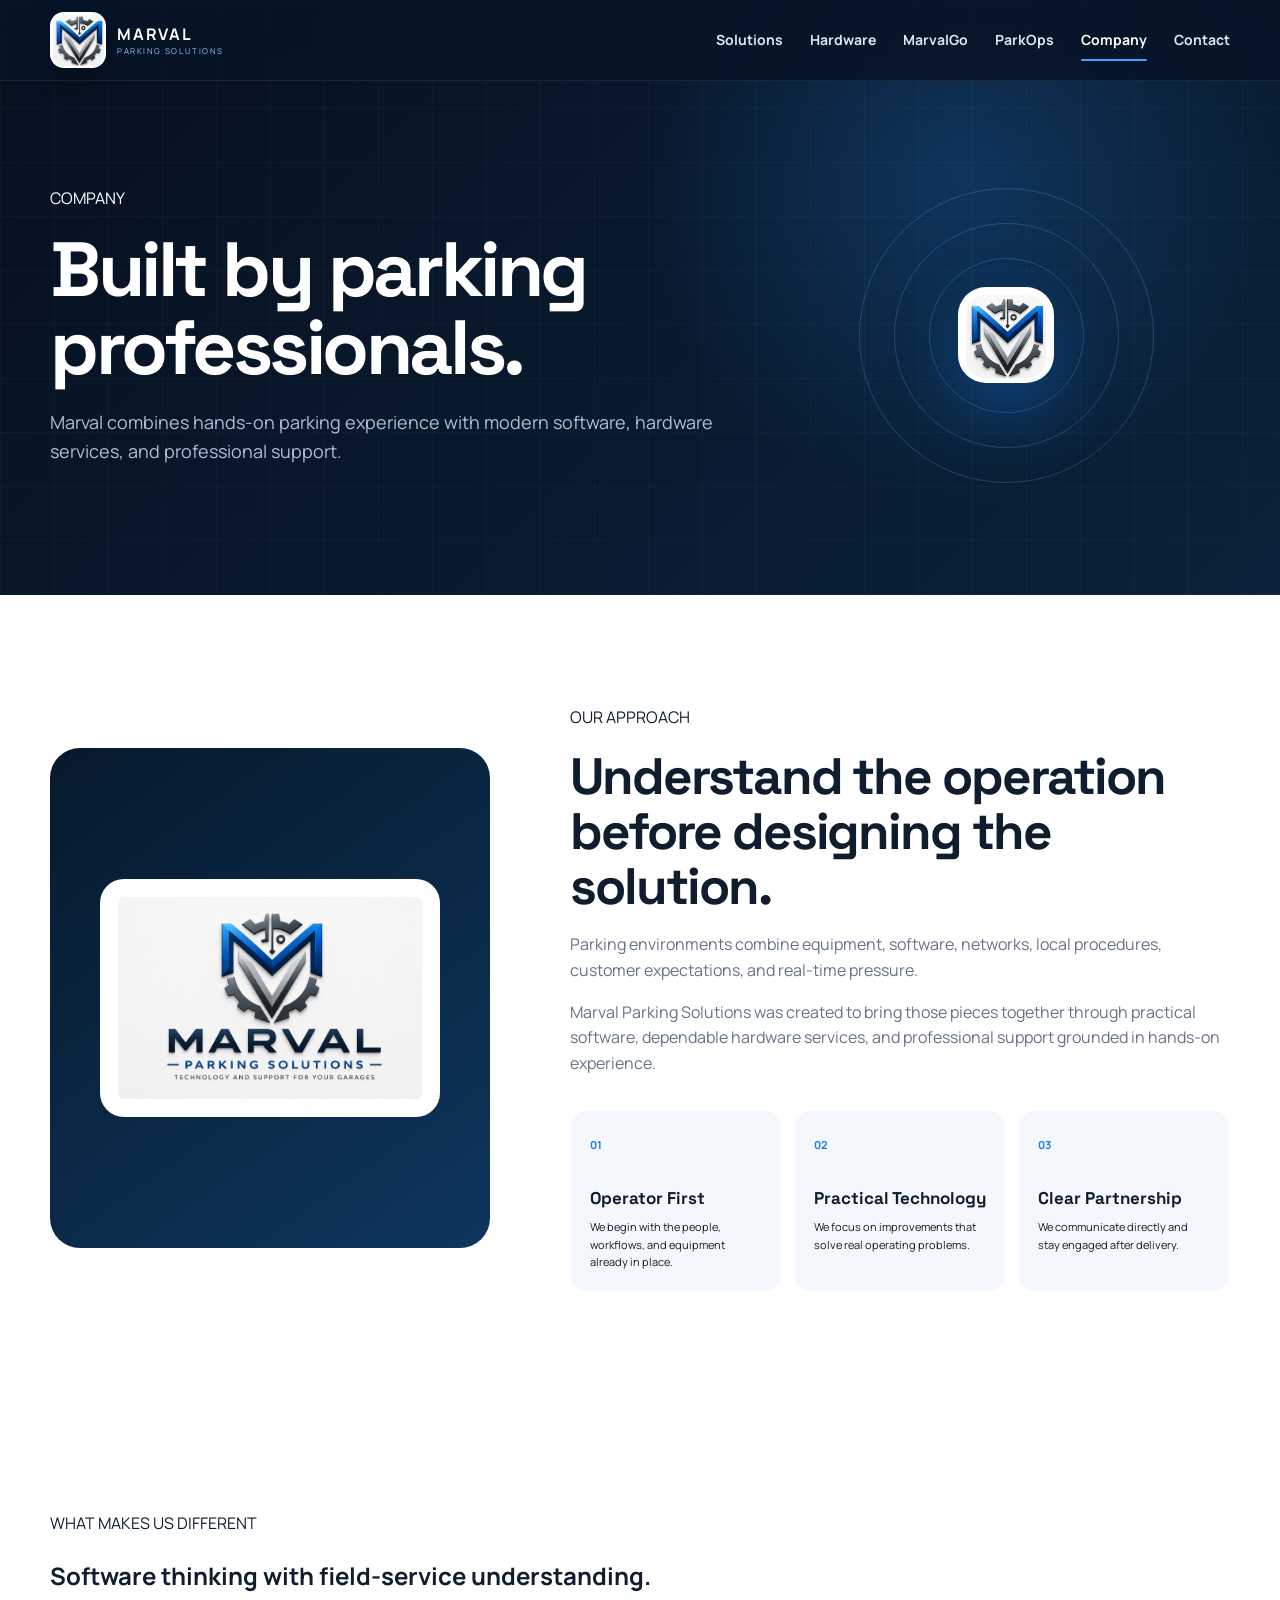
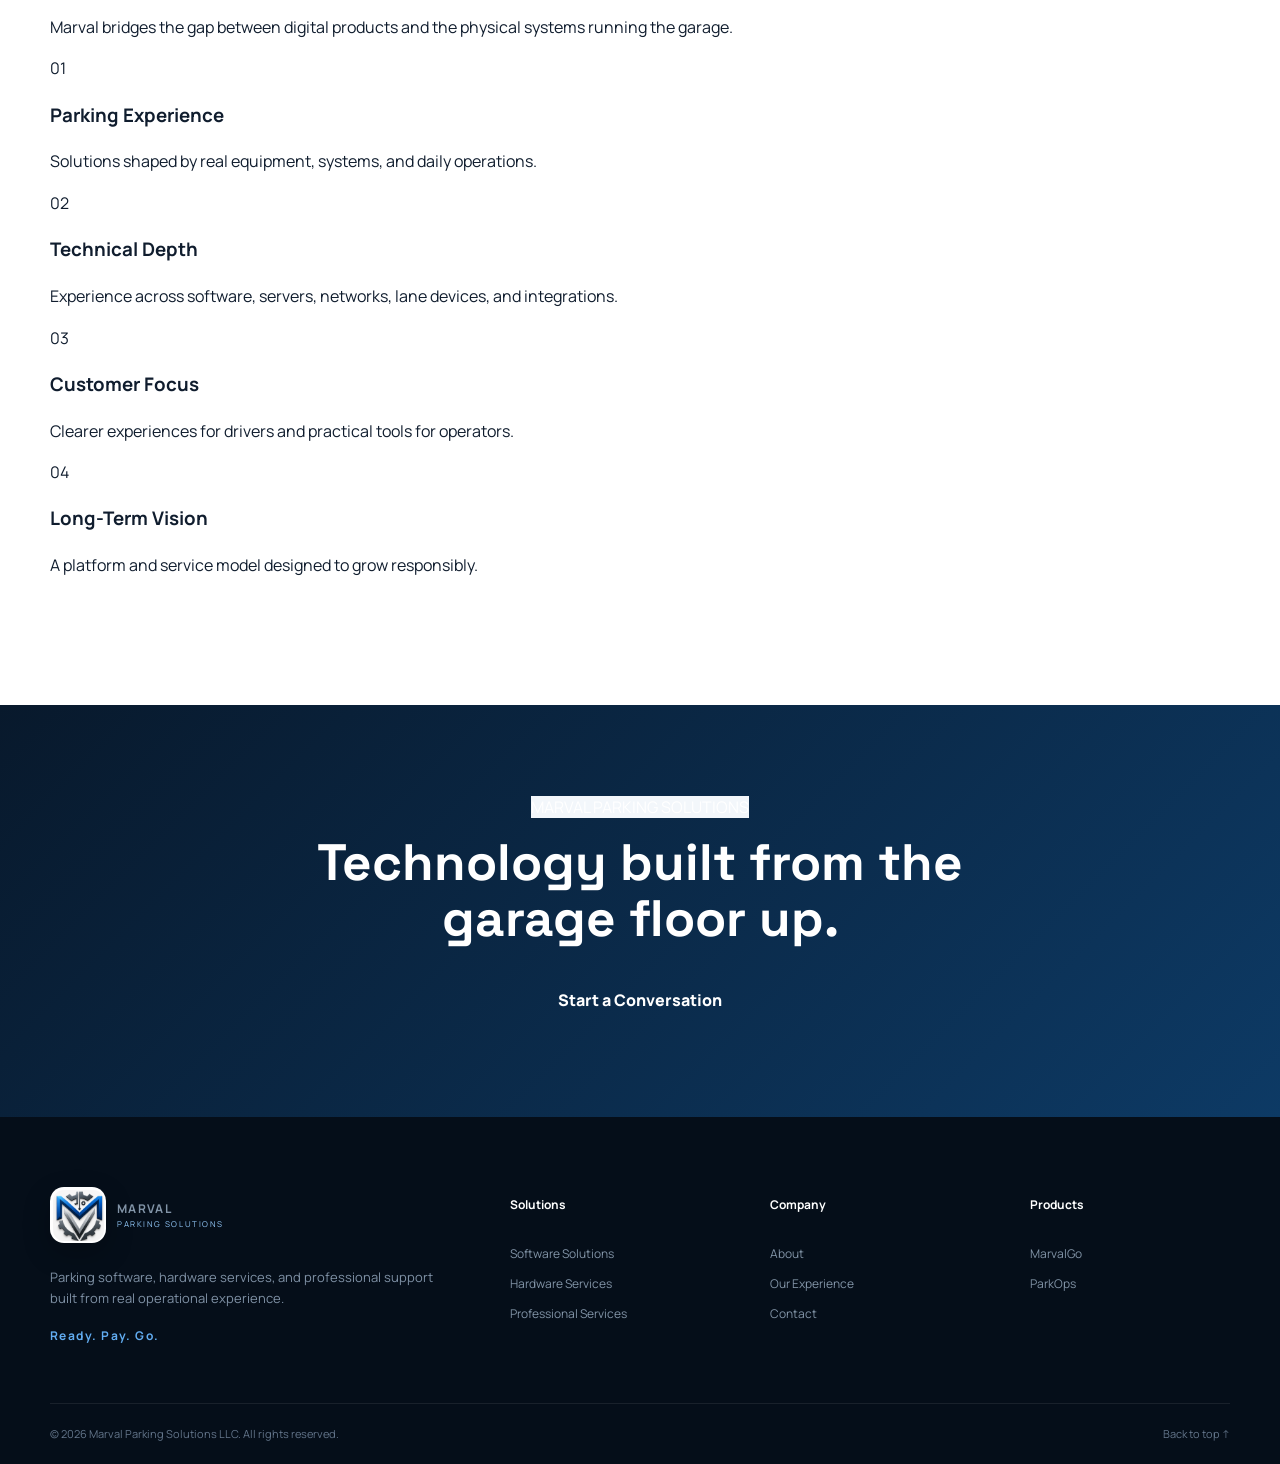
==== commit 060d366a: "Deploy Marval Website V9.3 stable fix" ====
--- a/company.html
+++ b/company.html
@@ -1,5 +1,5 @@
-<!DOCTYPE html><html lang="en"><head><meta charset="UTF-8"><meta name="viewport" content="width=device-width, initial-scale=1.0"><meta name="theme-color" content="#071426"><meta name="description" content="Learn about Marval Parking Solutions and our operator-first approach."><title>About Marval Parking Solutions</title><link rel="icon" href="assets/favicon.png" type="image/png"><link rel="preconnect" href="https://fonts.googleapis.com"><link rel="preconnect" href="https://fonts.gstatic.com" crossorigin><link href="https://fonts.googleapis.com/css2?family=Manrope:wght@400;500;600;700;800&family=Space+Grotesk:wght@500;600;700&display=swap" rel="stylesheet"><link rel="stylesheet" href="styles-v9-2.css?v=9201"></head><body id="top"><a class="skip-link" href="#main">Skip to content</a><header class="site-header"><div class="nav-wrap container">
+<!DOCTYPE html><html lang="en"><head><meta charset="UTF-8"><meta name="viewport" content="width=device-width, initial-scale=1.0"><meta name="theme-color" content="#071426"><meta name="description" content="Learn about Marval Parking Solutions and our operator-first approach."><title>About Marval Parking Solutions</title><link rel="icon" href="assets/favicon.png" type="image/png"><link rel="preconnect" href="https://fonts.googleapis.com"><link rel="preconnect" href="https://fonts.gstatic.com" crossorigin><link href="https://fonts.googleapis.com/css2?family=Manrope:wght@400;500;600;700;800&family=Space+Grotesk:wght@500;600;700&display=swap" rel="stylesheet"><link rel="stylesheet" href="styles-v9-3.css?v=9301"></head><body id="top"><a class="skip-link" href="#main">Skip to content</a><header class="site-header"><div class="nav-wrap container">
 <a class="brand" href="index.html" aria-label="Marval Parking Solutions home"><span class="brand-logo-tile"><img src="assets/marval-emblem.png" alt=""></span><span class="brand-copy"><strong>MARVAL</strong><small>PARKING SOLUTIONS</small></span></a>
 <button class="menu-toggle" aria-expanded="false" aria-controls="primary-nav" aria-label="Open navigation"><span></span><span></span><span></span></button>
 <nav id="primary-nav" class="primary-nav" aria-label="Primary navigation"><a href="solutions.html">Solutions</a><a href="hardware.html">Hardware</a><a href="marvalgo.html">MarvalGo</a><a href="parkops.html">ParkOps</a><a href="company.html" class="active">Company</a><a href="contact.html">Contact</a></nav>
-</div></header><main id="main"><section class="page-hero-v9"><div class="page-hero-grid container"><div class="reveal"><span class="section-kicker">COMPANY</span><h1>Built by parking professionals.</h1><p>Marval combines hands-on parking experience with modern software, hardware services, and professional support.</p></div><div class="page-orbit reveal"><span></span><span></span><span></span><div class="orbit-logo"><img src="assets/marval-emblem.png" alt="Marval emblem"></div></div></div></section><section class="section" id="experience"><div class="container company-story"><div class="logo-panel-v9 reveal"><img src="assets/marval-logo.png" alt="Marval Parking Solutions logo"></div><div class="reveal"><span class="section-kicker">OUR APPROACH</span><h2>Understand the operation before designing the solution.</h2><p class="lead">Parking environments combine equipment, software, networks, local procedures, customer expectations, and real-time pressure.</p><p>Marval Parking Solutions was created to bring those pieces together through practical software, dependable hardware services, and professional support grounded in hands-on experience.</p><div class="company-values"><article><b>01</b><h3>Operator First</h3><p>We begin with the people, workflows, and equipment already in place.</p></article><article><b>02</b><h3>Practical Technology</h3><p>We focus on improvements that solve real operating problems.</p></article><article><b>03</b><h3>Clear Partnership</h3><p>We communicate directly and stay engaged after delivery.</p></article></div></div></div></section><section class="section experience-section"><div class="container"><div class="section-heading centered reveal"><span class="section-kicker">WHAT MAKES US DIFFERENT</span><h2>Software thinking with field-service understanding.</h2><p>Marval bridges the gap between digital products and the physical systems running the garage.</p></div><div class="why-grid"><article class="why-card reveal"><span>01</span><h3>Parking Experience</h3><p>Solutions shaped by real equipment, systems, and daily operations.</p></article><article class="why-card reveal"><span>02</span><h3>Technical Depth</h3><p>Experience across software, servers, networks, lane devices, and integrations.</p></article><article class="why-card reveal"><span>03</span><h3>Customer Focus</h3><p>Clearer experiences for drivers and practical tools for operators.</p></article><article class="why-card reveal"><span>04</span><h3>Long-Term Vision</h3><p>A platform and service model designed to grow responsibly.</p></article></div></div></section><section class="page-cta"><div class="container reveal"><span class="section-kicker light">MARVAL PARKING SOLUTIONS</span><h2>Technology built from the garage floor up.</h2><a class="button button-primary" href="contact.html">Start a Conversation</a></div></section></main><footer class="site-footer"><div class="container footer-grid"><div class="footer-brand"><a class="brand brand-footer" href="index.html"><span class="brand-logo-tile"><img src="assets/marval-emblem.png" alt=""></span><span class="brand-copy"><strong>MARVAL</strong><small>PARKING SOLUTIONS</small></span></a><p>Parking software, hardware services, and professional support built from real operational experience.</p><strong class="footer-tagline">Ready. Pay. Go.</strong></div><div><h4>Solutions</h4><a href="solutions.html">Software Solutions</a><a href="hardware.html">Hardware Services</a><a href="solutions.html#professional">Professional Services</a></div><div><h4>Company</h4><a href="company.html">About</a><a href="company.html#experience">Our Experience</a><a href="contact.html">Contact</a></div><div><h4>Products</h4><a href="marvalgo.html">MarvalGo</a><a href="parkops.html">ParkOps</a></div></div><div class="container footer-bottom"><span>© <span id="year"></span> Marval Parking Solutions LLC. All rights reserved.</span><a href="#top">Back to top ↑</a></div></footer><script src="script-v9-2.js?v=9201"></script></body></html>+</div></header><main id="main"><section class="page-hero-v9"><div class="page-hero-grid container"><div class="reveal"><span class="section-kicker">COMPANY</span><h1>Built by parking professionals.</h1><p>Marval combines hands-on parking experience with modern software, hardware services, and professional support.</p></div><div class="page-orbit reveal"><span></span><span></span><span></span><div class="orbit-logo"><img src="assets/marval-emblem.png" alt="Marval emblem"></div></div></div></section><section class="section" id="experience"><div class="container company-story"><div class="logo-panel-v9 reveal"><img src="assets/marval-logo.png" alt="Marval Parking Solutions logo"></div><div class="reveal"><span class="section-kicker">OUR APPROACH</span><h2>Understand the operation before designing the solution.</h2><p class="lead">Parking environments combine equipment, software, networks, local procedures, customer expectations, and real-time pressure.</p><p>Marval Parking Solutions was created to bring those pieces together through practical software, dependable hardware services, and professional support grounded in hands-on experience.</p><div class="company-values"><article><b>01</b><h3>Operator First</h3><p>We begin with the people, workflows, and equipment already in place.</p></article><article><b>02</b><h3>Practical Technology</h3><p>We focus on improvements that solve real operating problems.</p></article><article><b>03</b><h3>Clear Partnership</h3><p>We communicate directly and stay engaged after delivery.</p></article></div></div></div></section><section class="section experience-section"><div class="container"><div class="section-heading centered reveal"><span class="section-kicker">WHAT MAKES US DIFFERENT</span><h2>Software thinking with field-service understanding.</h2><p>Marval bridges the gap between digital products and the physical systems running the garage.</p></div><div class="why-grid"><article class="why-card reveal"><span>01</span><h3>Parking Experience</h3><p>Solutions shaped by real equipment, systems, and daily operations.</p></article><article class="why-card reveal"><span>02</span><h3>Technical Depth</h3><p>Experience across software, servers, networks, lane devices, and integrations.</p></article><article class="why-card reveal"><span>03</span><h3>Customer Focus</h3><p>Clearer experiences for drivers and practical tools for operators.</p></article><article class="why-card reveal"><span>04</span><h3>Long-Term Vision</h3><p>A platform and service model designed to grow responsibly.</p></article></div></div></section><section class="page-cta"><div class="container reveal"><span class="section-kicker light">MARVAL PARKING SOLUTIONS</span><h2>Technology built from the garage floor up.</h2><a class="button button-primary" href="contact.html">Start a Conversation</a></div></section></main><footer class="site-footer"><div class="container footer-grid"><div class="footer-brand"><a class="brand brand-footer" href="index.html"><span class="brand-logo-tile"><img src="assets/marval-emblem.png" alt=""></span><span class="brand-copy"><strong>MARVAL</strong><small>PARKING SOLUTIONS</small></span></a><p>Parking software, hardware services, and professional support built from real operational experience.</p><strong class="footer-tagline">Ready. Pay. Go.</strong></div><div><h4>Solutions</h4><a href="solutions.html">Software Solutions</a><a href="hardware.html">Hardware Services</a><a href="solutions.html#professional">Professional Services</a></div><div><h4>Company</h4><a href="company.html">About</a><a href="company.html#experience">Our Experience</a><a href="contact.html">Contact</a></div><div><h4>Products</h4><a href="marvalgo.html">MarvalGo</a><a href="parkops.html">ParkOps</a></div></div><div class="container footer-bottom"><span>© <span id="year"></span> Marval Parking Solutions LLC. All rights reserved.</span><a href="#top">Back to top ↑</a></div></footer><script src="script-v9-3.js?v=9301"></script></body></html>
--- a/styles-v9-3.css
+++ b/styles-v9-3.css
@@ -0,0 +1,58 @@
+
+:root{--navy:#071426;--text:#101d2e;--muted:#667386;--line:#dfe6ef;--surface:#f4f7fb;--shadow:0 26px 80px rgba(17,43,76,.12)}
+*{box-sizing:border-box}html{scroll-behavior:smooth}body{margin:0;font-family:Manrope,sans-serif;color:#101d2e;line-height:1.6}a{text-decoration:none;color:inherit}.wrap{width:min(1180px,calc(100% - 40px));margin:auto}header{position:fixed;inset:0 0 auto;z-index:20;background:#071426cc;backdrop-filter:blur(16px);border-bottom:1px solid #ffffff12}.nav{height:80px;display:flex;align-items:center;gap:32px}.brand{display:flex;align-items:center;gap:11px;color:#fff}.logo{display:grid;place-items:center;width:44px;height:44px;border-radius:13px;background:linear-gradient(145deg,#1689f6,#0d559f);font:700 25px Space Grotesk}.brand span:last-child{display:flex;flex-direction:column;line-height:1}.brand b{letter-spacing:.11em}.brand small{font-size:8px;letter-spacing:.2em;color:#93c9fa;margin-top:5px}.nav nav{margin-left:auto;display:flex;gap:27px}.nav nav a{color:#dce8f6;font-size:14px;font-weight:700}.navcta{border:1px solid #ffffff55;color:#fff;padding:10px 18px;border-radius:999px;font-weight:700;font-size:14px}.menu{display:none;margin-left:auto;background:none;border:0;color:#fff;font-size:24px}.hero{min-height:900px;padding-top:80px;background:linear-gradient(135deg,#06101f,#0b2037 60%,#092a4b);color:#fff;position:relative;overflow:hidden}.gridbg{position:absolute;inset:0;background-image:linear-gradient(#ffffff07 1px,transparent 1px),linear-gradient(90deg,#ffffff07 1px,transparent 1px);background-size:55px 55px;mask-image:linear-gradient(#000,transparent)}.hero-grid{min-height:740px;display:grid;grid-template-columns:1fr 1.05fr;gap:60px;align-items:center;position:relative}.eyebrow,section small{font-size:11px;letter-spacing:.16em;font-weight:800;color:#6fb5fa}.eyebrow{display:inline-flex;align-items:center;gap:9px;border:1px solid #ffffff20;border-radius:999px;padding:8px 12px}.eyebrow i{width:8px;height:8px;border-radius:50%;background:#1fc88a;box-shadow:0 0 0 8px #1fc88a22}.hero h1,.heading h2,.copy h2,.split h2,.contact h2{font-family:Space Grotesk;font-size:clamp(40px,5vw,72px);line-height:1.04;letter-spacing:-.045em;margin:24px 0}.hero-copy>p{color:#b4c4d7;font-size:18px}.actions{display:flex;gap:13px;margin:34px 0}.btn{display:inline-flex;justify-content:center;border-radius:13px;padding:14px 22px;font-weight:800;border:0}.primary{background:linear-gradient(135deg,#1787f4,#0e65c3);color:#fff;box-shadow:0 15px 35px #1680e844}.ghost{border:1px solid #ffffff33;color:#fff}.proof{display:grid;grid-template-columns:repeat(3,1fr);border-top:1px solid #ffffff1a;padding-top:23px;gap:12px}.proof div{display:flex;flex-direction:column}.proof span{font-size:11px;color:#8295ab}.scene{background:#081a2cdd;border:1px solid #ffffff1c;border-radius:28px;padding:17px;position:relative;box-shadow:0 40px 90px #0006}.scene-head{display:flex;justify-content:space-between;font-size:9px;letter-spacing:.13em;color:#8da0b3;padding:5px 5px 14px}.scene-head span:last-child{display:flex;gap:7px;align-items:center}.scene-head i{width:7px;height:7px;border-radius:50%;background:#1fc88a}.garage{height:280px;background:linear-gradient(#20384f 0 57%,#17283a 57%);border-radius:19px;overflow:hidden;position:relative}.lane{position:absolute;inset:auto 0 0;height:125px;background:#182635}.lane:after{content:"";position:absolute;left:5%;right:5%;bottom:30px;height:4px;background:repeating-linear-gradient(90deg,#fff 0 36px,transparent 36px 65px);opacity:.55}.car{position:absolute;width:86px;height:34px;border-radius:22px 22px 8px 8px;background:#167fde;bottom:43px;left:-100px;animation:drive 8s infinite}.car i{position:absolute;width:42px;height:19px;background:#71c1fb;left:22px;top:-14px;border-radius:18px 18px 0 0}.car b{position:absolute;width:15px;height:15px;border:4px solid #344657;background:#06111c;border-radius:50%;bottom:-7px}.car b:nth-of-type(1){left:13px}.car b:nth-of-type(2){right:13px}@keyframes drive{0%{left:-100px}20%,50%{left:75px}70%{left:310px}100%{left:580px}}.station{position:absolute;width:48px;height:100px;background:#d6e0e9;left:187px;bottom:20px;border-radius:7px}.station i{position:absolute;width:26px;height:23px;background:#14344b;left:11px;top:17px;border:3px solid #2599f2}.gate{position:absolute;width:28px;height:75px;background:#dce7ef;right:90px;bottom:20px}.gate i{position:absolute;width:11px;height:11px;border-radius:50%;background:#f6575b;left:8px;top:10px;animation:light 8s infinite}.gate b{position:absolute;width:140px;height:10px;background:repeating-linear-gradient(90deg,#fff 0 25px,#ed5155 25px 44px);left:17px;top:19px;transform-origin:left;animation:open 8s infinite}@keyframes open{0%,53%{transform:rotate(0)}63%,83%{transform:rotate(-70deg)}}@keyframes light{0%,53%{background:#f6575b}63%,83%{background:#22cc8a}}.exit{position:absolute;right:20px;top:-70px;background:#176ec5;border-radius:5px;padding:6px 11px;font-size:10px;font-weight:800}.steps{display:grid;grid-template-columns:1fr 1fr;gap:8px;margin-top:11px}.steps>div{display:flex;gap:9px;align-items:center;background:#ffffff08;border:1px solid #ffffff0d;border-radius:12px;padding:10px;color:#667e95;font-size:11px}.steps span b,.steps span small{display:block}.steps small{font-size:8px;letter-spacing:0;color:#6f8499}.steps .active{background:#1379db22;border-color:#409af866;color:#fff}.approved{position:absolute;left:-23px;bottom:91px;background:#fff;color:#112238;border-radius:13px;padding:10px 13px;display:flex;gap:9px;box-shadow:0 18px 40px #0006;font-style:normal}.approved>span b,.approved>span small{display:block}.approved>span b{font-size:10px}.approved>span small{font-size:8px;color:#798799}.tagbar{position:absolute;bottom:0;inset-inline:0;background:#020b14aa;border-top:1px solid #ffffff12}.tagbar .wrap{height:80px;display:flex;align-items:center;gap:15px}.tagbar i{width:5px;height:5px;background:#2188e9;border-radius:50%}.tagbar span{margin-left:auto;color:#8799ad;font-size:13px}.section{padding:110px 0}.heading{text-align:center;max-width:780px;margin:0 auto 55px}.heading h2,.copy h2,.split h2,.contact h2{font-size:clamp(36px,4vw,58px)}.heading p,.split p,.copy>p{color:#687587}.cards{display:grid;grid-template-columns:repeat(3,1fr);gap:18px}.card{border:1px solid #dfe6ee;border-radius:25px;padding:33px;min-height:540px;display:flex;flex-direction:column;position:relative;box-shadow:0 12px 35px #1634540a}.card em{position:absolute;right:26px;top:23px;font-style:normal;font-size:12px;color:#98a7b7}.card .icon{width:62px;height:62px;border-radius:18px;background:#e8f4ff;color:#1479d8;display:grid;place-items:center;font-size:30px}.card h3{font:700 26px Space Grotesk;margin:25px 0 12px}.card p{color:#6b7888}.card ul{list-style:none;padding:0;border-top:1px solid #e2e8ee}.card li{padding:10px 0;border-bottom:1px solid #e2e8ee;font-size:14px;font-weight:700}.card li:before{content:"✓";color:#147bdc;margin-right:9px}.card>a{margin-top:auto;color:#1475d2;font-weight:800;font-size:13px}.card.dark{background:linear-gradient(150deg,#0a2038,#0c355f);color:#fff;border-color:#174d7b}.card.dark p{color:#b3c7da}.card.dark ul,.card.dark li{border-color:#ffffff18}.card.dark a{color:#71bcff}.light{background:#f3f7fb}.two{display:grid;grid-template-columns:1fr 1fr;gap:85px;align-items:center}.ops{min-height:530px;border-radius:32px;background:linear-gradient(145deg,#091a2d,#103456);position:relative;overflow:hidden}.dash{position:absolute;left:42px;right:42px;top:67px;background:#fff;border-radius:18px;padding:23px;box-shadow:0 25px 55px #0005}.dash h4{display:flex;justify-content:space-between;border-bottom:1px solid #e5eaf0;padding-bottom:18px}.dash h4 i{width:12px;height:12px;background:#1dc78a;border-radius:50%;box-shadow:0 0 0 7px #1dc78a22}.dash div{display:flex;justify-content:space-between;border-bottom:1px solid #edf1f4;padding:13px 0;font-size:11px}.dash div b{color:#14a774}.ops aside{position:absolute;left:25px;bottom:40px;background:#fff;border-radius:16px;padding:17px 20px;box-shadow:0 20px 40px #0004}.ops aside small,.ops aside b{display:block}.ops aside b{font:700 27px Space Grotesk}.copy .lead{font-size:19px;color:#2d3d50}.copy ol{list-style:none;padding:0}.copy ol li{padding:15px 0;border-top:1px solid #dce3ea;font-size:13px;color:#6b7888}.copy ol b{display:block;color:#132135;font-size:15px}.hardware{background:#071728;color:#fff}.split{display:grid;grid-template-columns:1.2fr .8fr;gap:70px;align-items:end;margin-bottom:50px}.hardware .split p{color:#9bafc3}.hwgrid{display:grid;grid-template-columns:1.2fr 1fr 1fr;gap:16px}.hw{min-height:360px;background:linear-gradient(145deg,#10263d,#0c1d2d);border:1px solid #ffffff14;border-radius:24px;padding:26px;display:flex;flex-direction:column}.hw.big{grid-row:span 2;min-height:736px}.hw.wide{grid-column:span 2;display:grid;grid-template-columns:1fr 1.2fr;align-items:center}.hw>span,.hw.wide span{font-size:10px;letter-spacing:.15em;color:#55aaf6;font-weight:800}.hw h3{font:700 23px Space Grotesk;margin:8px 0}.hw p{font-size:13px;color:#99aabd}.device{height:190px;display:grid;place-items:center;font-size:90px;color:#9fc9ef;background:radial-gradient(circle,#167ed044,transparent 65%);margin:-5px}.gateart{height:500px;position:relative;background:linear-gradient(#12253a 65%,#1b2d3e 65%);margin:-26px -26px 24px}.gateart i{position:absolute;width:70px;height:170px;background:#dfe7ee;left:65px;bottom:70px;border-radius:8px}.gateart b{position:absolute;width:330px;height:16px;background:repeating-linear-gradient(90deg,#fff 0 42px,#ee5054 42px 73px);left:122px;bottom:202px;border-radius:8px;transform-origin:left;animation:hwgate 5s infinite}@keyframes hwgate{50%{transform:rotate(-35deg)}}.rings{width:160px;height:160px;border-radius:50%;border:1px solid #4fafff55;display:grid;place-items:center;margin:auto;font:700 25px Space Grotesk;box-shadow:inset 0 0 0 25px #167ddd16,inset 0 0 0 50px #167ddd12}.pill{display:inline-block;background:#e8f4ff;color:#1674d2;border-radius:999px;padding:8px 13px;font-size:10px;letter-spacing:.15em;font-weight:800}.checks{list-style:none;padding:0}.checks li{padding:10px 0 10px 43px;position:relative;color:#6c7887;font-size:13px}.checks li:before{content:"✓";position:absolute;left:0;width:30px;height:30px;border-radius:10px;background:#def6ec;color:#12a66f;display:grid;place-items:center;font-weight:900}.checks b{display:block;color:#142235;font-size:15px}.phonewrap{min-height:650px;display:grid;place-items:center;background:radial-gradient(circle,#1483ef33,transparent 62%)}.phone{width:300px;height:610px;background:#06111d;border-radius:46px;padding:12px;box-shadow:0 40px 80px #0c315044;position:relative}.notch{position:absolute;z-index:2;top:18px;left:50%;transform:translateX(-50%);width:100px;height:24px;background:#06111d;border-radius:20px}.screen{height:100%;border-radius:36px;background:#f3f8fc;padding:42px 20px 20px;text-align:center;position:relative;overflow:hidden}.phbrand{display:flex;gap:10px;text-align:left}.phbrand i{width:33px;height:33px;border-radius:10px;background:#1479d9;color:#fff;display:grid;place-items:center;font-style:normal;font-weight:800}.phbrand span b,.phbrand span small{display:block}.phbrand small{font-size:8px}.scan{font-size:70px;color:#1681e3;margin:30px 0 0}.screen>small{color:#15916a}.screen h4{margin:4px}.screen>strong{font:700 39px Space Grotesk}.ticket{margin:18px 0;background:#fff;border:1px solid #dfe7ee;border-radius:13px;padding:5px 12px}.ticket span{display:flex;justify-content:space-between;padding:9px 0;border-bottom:1px solid #edf1f4;font-size:10px}.ticket span:last-child{border:0}.screen button{width:100%;border:0;border-radius:12px;background:#1479d9;color:#fff;padding:13px;font-weight:800}.success{position:absolute;inset:85px 15px 15px;background:#f3f8fc;padding-top:80px;opacity:0;animation:success 9s infinite}.success i{display:grid;place-items:center;width:80px;height:80px;margin:auto;border-radius:50%;background:#ddf6ec;color:#18ad78;font-size:40px;font-style:normal}.success h3{font:700 21px Space Grotesk}.success p{font-size:10px;color:#748294}@keyframes success{0%,45%{opacity:0;transform:translateY(20px)}55%,90%{opacity:1;transform:none}}.why{display:grid;grid-template-columns:repeat(4,1fr);gap:15px}.why article{background:#fff;border:1px solid #e0e7ee;border-radius:20px;padding:27px;min-height:235px}.why article span{color:#147bdc;font-size:11px;font-weight:800}.why h3{font:700 20px Space Grotesk;margin-top:45px}.why p{font-size:13px;color:#6c7888}.process{display:grid;grid-template-columns:repeat(4,1fr);gap:35px}.process article{border-top:2px solid #dfe6ed;padding-top:20px}.process span{display:grid;place-items:center;width:38px;height:38px;border-radius:12px;background:#e8f3fe;color:#1478d8;font-size:11px;font-weight:800}.process h3{font:700 20px Space Grotesk}.process p{font-size:13px;color:#6c7888}.contact{padding:105px 0;background:linear-gradient(135deg,#091b30,#0b3762);color:#fff}.contactcopy p{color:#afc1d5;font-size:17px}.contactcopy hr{border:0;border-top:1px solid #ffffff1f;margin:45px 0 23px}.contactcopy>a{display:block;margin-top:7px;font-weight:700}.contact form{background:#fff;color:#172438;border-radius:26px;padding:29px}.contact form>div{display:grid;grid-template-columns:1fr 1fr;gap:14px}.contact label{display:block;font-size:11px;font-weight:800;margin-bottom:14px;color:#495769}.contact input,.contact select,.contact textarea{display:block;width:100%;margin-top:7px;border:1px solid #dce4ec;border-radius:11px;background:#f8fafc;padding:12px;outline:none}.contact form .btn{width:100%}.contact form>small{display:block;text-align:center;color:#8a96a5;margin-top:9px;font-size:9px}footer{background:#050e18;color:#fff;padding:65px 0 20px}.foot{display:grid;grid-template-columns:2fr 1fr 1fr 1fr;gap:55px}.foot>div{display:flex;flex-direction:column;gap:10px}.foot>div:first-child p{color:#8193a7;font-size:13px;max-width:380px}.foot>div:first-child>strong{color:#5facef;letter-spacing:.12em;font-size:12px}.foot h4{font-size:12px}.foot>div:not(:first-child) a{font-size:12px;color:#8193a7}.bottom{border-top:1px solid #ffffff12;margin-top:50px;padding-top:20px;color:#64768a;font-size:11px;display:flex;justify-content:space-between}.reveal{opacity:0;transform:translateY(25px);transition:.8s}.reveal.visible{opacity:1;transform:none}
+@media(max-width:900px){.nav nav{position:fixed;left:20px;right:20px;top:88px;background:#0b2037;border-radius:17px;padding:18px;display:none;flex-direction:column}.nav nav.open{display:flex}.menu{display:block}.navcta{display:none}.hero{min-height:1250px}.hero-grid,.two{grid-template-columns:1fr}.hero-grid{padding:80px 0 130px}.cards{grid-template-columns:1fr}.card{min-height:auto}.hwgrid{grid-template-columns:1fr 1fr}.hw.big{grid-column:span 2;grid-row:auto}.hw.wide{grid-column:span 2}.why{grid-template-columns:1fr 1fr}.foot{grid-template-columns:2fr 1fr 1fr}.foot>div:last-child{grid-column:2}.split{grid-template-columns:1fr;gap:15px}}
+@media(max-width:600px){.wrap{width:calc(100% - 28px)}.nav{height:70px}.hero{padding-top:70px;min-height:1220px}.hero h1{font-size:43px}.hero-copy{text-align:center}.actions{flex-direction:column}.proof{grid-template-columns:1fr;text-align:left}.scene{padding:10px}.garage{height:245px}.station{left:145px}.gate{right:62px}.gate b{width:105px}@keyframes drive{0%{left:-100px}20%,50%{left:48px}70%{left:205px}100%{left:420px}}.approved{left:8px;bottom:83px}.tagbar span{display:none}.section{padding:80px 0}.heading h2,.copy h2,.split h2,.contact h2{font-size:37px}.two{gap:45px}.ops{min-height:450px}.dash{left:16px;right:16px;top:45px}.hwgrid{grid-template-columns:1fr}.hw.big,.hw.wide{grid-column:auto}.hw.wide{display:block}.gateart b{width:230px}.why{grid-template-columns:1fr}.process{grid-template-columns:1fr}.contact form>div{grid-template-columns:1fr}.foot{grid-template-columns:1fr 1fr}.foot>div:first-child{grid-column:span 2}.foot>div:last-child{grid-column:auto}.bottom{flex-direction:column;gap:8px}}
+@media(prefers-reduced-motion:reduce){*{scroll-behavior:auto!important;animation:none!important;transition:none!important}.reveal{opacity:1;transform:none}}
+
+/* Multi-page V9 */
+.primary-nav a.active{color:#fff;position:relative}.primary-nav a.active:after{content:"";position:absolute;left:0;right:0;bottom:-10px;height:2px;background:#43a5ff;border-radius:2px}
+.page-hero-v9{padding:185px 0 110px;background:radial-gradient(circle at 75% 30%,rgba(32,129,230,.25),transparent 31%),linear-gradient(135deg,#06101f,#0b223a);color:#fff;overflow:hidden;position:relative}.page-hero-v9:before{content:"";position:absolute;inset:0;background-image:linear-gradient(rgba(255,255,255,.025) 1px,transparent 1px),linear-gradient(90deg,rgba(255,255,255,.025) 1px,transparent 1px);background-size:54px 54px}.page-hero-grid{position:relative;display:grid;grid-template-columns:1.2fr .8fr;align-items:center;gap:60px}.page-hero-v9 h1{font-family:"Space Grotesk";font-size:clamp(46px,6vw,78px);line-height:1.02;letter-spacing:-.045em;margin:18px 0 22px;max-width:850px}.page-hero-v9 p{color:#afc0d3;font-size:18px;max-width:730px}.page-orbit{height:300px;position:relative;display:grid;place-items:center}.page-orbit>div{width:82px;height:82px;border-radius:25px;background:linear-gradient(145deg,#1887f2,#0b5caf);display:grid;place-items:center;font-family:"Space Grotesk";font-size:38px;font-weight:800;box-shadow:0 28px 65px rgba(17,119,218,.38)}.page-orbit span{position:absolute;border:1px solid rgba(90,177,255,.26);border-radius:50%;animation:ring 5s linear infinite}.page-orbit span:nth-child(1){width:155px;height:155px}.page-orbit span:nth-child(2){width:225px;height:225px;animation-delay:-1.5s}.page-orbit span:nth-child(3){width:295px;height:295px;animation-delay:-3s}
+.service-detail-grid{display:grid;grid-template-columns:repeat(3,1fr);gap:18px}.service-detail{border:1px solid var(--line);border-radius:24px;padding:31px;min-height:360px;background:#fff;transition:.3s}.service-detail:hover{transform:translateY(-6px);box-shadow:var(--shadow)}.service-detail>b,.lifecycle b,.company-values b{font-size:11px;color:#1680e5}.service-detail h3{font-family:"Space Grotesk";font-size:24px;margin:45px 0 12px}.service-detail p{color:var(--muted);font-size:14px}.service-detail ul,.service-column ul{list-style:none;padding:18px 0 0;margin:20px 0 0;border-top:1px solid var(--line)}.service-detail li,.service-column li{padding:8px 0;font-size:13px}.service-detail li:before,.service-column li:before{content:"✓";color:#1782e7;margin-right:8px}.page-cta{background:linear-gradient(135deg,#08192c,#0d3a65);color:#fff;padding:90px 0;text-align:center}.page-cta h2{font-family:"Space Grotesk";font-size:clamp(36px,4vw,55px);line-height:1.08;max-width:820px;margin:15px auto 28px}
+.hardware-service-columns{display:grid;grid-template-columns:repeat(3,1fr);gap:18px}.service-column{background:var(--surface);border-radius:26px;padding:35px;min-height:430px;border:1px solid #e1e8f0}.service-column>span{font-size:10px;letter-spacing:.16em;color:#167adb;font-weight:800}.service-column h3{font-family:"Space Grotesk";font-size:28px;margin:50px 0 10px}.lifecycle{display:grid;grid-template-columns:repeat(4,1fr);gap:16px}.lifecycle article{background:#fff;color:var(--text);border-radius:21px;padding:28px;border:1px solid var(--line);min-height:230px}.hardware-showcase .lifecycle article{background:#10253a;border-color:rgba(255,255,255,.08);color:#fff}.lifecycle h3{font-family:"Space Grotesk";font-size:21px;margin:42px 0 8px}.lifecycle p{font-size:13px;color:#758294}.hardware-showcase .lifecycle p{color:#9eafc1}
+.product-page-grid{display:grid;grid-template-columns:1fr 1fr;gap:90px;align-items:center}.product-page-grid h2,.company-story h2,.contact-page-grid h2{font-family:"Space Grotesk";font-size:clamp(38px,4vw,58px);line-height:1.08;letter-spacing:-.04em;margin:18px 0}.journey-demo{display:grid;place-items:center;min-height:620px;background:radial-gradient(circle,rgba(22,126,222,.22),transparent 63%)}.journey-screen{width:330px;min-height:565px;border:12px solid #07111d;border-radius:44px;background:linear-gradient(#f8fbfe,#eaf2f9);padding:38px 22px 22px;box-shadow:0 42px 85px rgba(10,44,79,.25)}.journey-head{display:flex;justify-content:space-between}.journey-head strong{font-family:"Space Grotesk"}.journey-head small{color:#6f7d8d}.journey-steps{display:flex;align-items:center;margin:28px 0}.journey-steps span{width:24px;height:24px;border-radius:8px;background:#d6e0ea;color:#8290a0;display:grid;place-items:center;font-size:9px;font-weight:800}.journey-steps span.on{background:#1680e4;color:#fff}.journey-steps i{height:2px;flex:1;background:#ccd9e5}.journey-ticket{background:#fff;border:1px solid #dfe7ee;border-radius:18px;padding:22px;text-align:center}.journey-ticket small{font-size:9px;color:#6e7c8c}.journey-ticket h3{font-family:"Space Grotesk";font-size:43px;margin:14px 0 0}.journey-ticket p{color:#6e7b8b;font-size:11px}.journey-ticket button{width:100%;border:0;border-radius:12px;padding:13px;background:#1479dc;color:#fff;font-weight:800}.journey-success{text-align:center;margin-top:25px}.journey-success b{display:grid;place-items:center;margin:auto;width:45px;height:45px;border-radius:50%;background:#daf6eb;color:#14a873}.journey-success h3{margin:10px 0 0}.journey-success p{margin:0;color:#6e7c8d;font-size:11px}
+.dashboard-demo{background:#0a1d31;color:#fff;border-radius:28px;padding:27px;box-shadow:0 40px 85px rgba(6,35,64,.24)}.dash-top{display:flex;justify-content:space-between;align-items:center;font-size:12px}.dash-top span{color:#9eb2c6}.dash-top i{display:inline-block;width:8px;height:8px;background:#1eca8a;border-radius:50%;margin-right:6px}.dash-metrics{display:grid;grid-template-columns:repeat(3,1fr);gap:10px;margin:24px 0}.dash-metrics article{background:#112b45;border-radius:14px;padding:16px}.dash-metrics small,.dash-metrics b{display:block}.dash-metrics small{font-size:9px;color:#8fa4b8}.dash-metrics b{font-family:"Space Grotesk";font-size:25px;margin-top:5px}.dash-chart{height:200px;background:#0d263f;border-radius:16px;padding:18px;display:flex;align-items:end;gap:10px}.dash-chart span{flex:1;background:linear-gradient(#3da4ff,#135ea6);border-radius:6px 6px 2px 2px;animation:bars 2.3s ease-in-out infinite alternate}.dash-chart span:nth-child(even){animation-delay:-1s}@keyframes bars{to{transform:scaleY(.83)}}.dash-list{margin-top:14px}.dash-list div{display:flex;justify-content:space-between;padding:13px;border-bottom:1px solid rgba(255,255,255,.08);font-size:11px}.dash-list b{color:#21cf8f}
+.company-story{display:grid;grid-template-columns:.8fr 1.2fr;gap:80px;align-items:center}.logo-panel-v9{background:linear-gradient(145deg,#07192c,#0d365e);border-radius:30px;padding:50px;min-height:500px;display:grid;place-items:center}.logo-panel-v9 img{width:100%;max-width:390px}.company-story>.reveal>p{color:var(--muted)}.company-values{display:grid;grid-template-columns:repeat(3,1fr);gap:12px;margin-top:35px}.company-values article{background:var(--surface);border-radius:17px;padding:20px}.company-values h3{font-family:"Space Grotesk";font-size:17px;margin:28px 0 6px}.company-values p{font-size:11px;margin:0}
+.contact-page-grid{display:grid;grid-template-columns:.9fr 1.1fr;gap:85px;align-items:start}.contact-cards{margin-top:40px}.contact-cards article{padding:18px 0;border-top:1px solid var(--line)}.contact-cards small{display:block;font-size:9px;letter-spacing:.14em;color:#748195;text-transform:uppercase;margin-bottom:5px}.contact-cards a,.contact-cards span{font-weight:700;font-size:14px}.contact-page-grid .contact-form{box-shadow:var(--shadow);border:1px solid var(--line)}
+@media(max-width:980px){.page-hero-grid,.product-page-grid,.company-story,.contact-page-grid{grid-template-columns:1fr}.page-orbit{display:none}.service-detail-grid{grid-template-columns:1fr 1fr}.hardware-service-columns{grid-template-columns:1fr}.lifecycle{grid-template-columns:1fr 1fr}.company-values{grid-template-columns:1fr 1fr}}
+@media(max-width:640px){.page-hero-v9{padding:135px 0 80px}.page-hero-v9 h1{font-size:44px}.service-detail-grid,.lifecycle,.company-values{grid-template-columns:1fr}.journey-screen{width:286px}.dash-metrics{grid-template-columns:1fr}.product-page-grid{gap:35px}}
+
+
+/* V9 corrected shared multi-page shell */
+.container{width:min(1180px,calc(100% - 40px));margin-inline:auto}
+.site-header{position:fixed;inset:0 0 auto;z-index:100;background:rgba(7,20,38,.9);backdrop-filter:blur(18px);border-bottom:1px solid rgba(255,255,255,.08)}
+.site-header.scrolled{box-shadow:0 12px 38px rgba(0,0,0,.2)}
+.nav-wrap{height:80px;display:flex;align-items:center;gap:32px}
+.primary-nav{display:flex;gap:27px;margin-left:auto;align-items:center}
+.primary-nav a{color:#dce8f6;font-size:14px;font-weight:700}
+.nav-cta{border:1px solid rgba(255,255,255,.34);color:#fff;padding:10px 18px;border-radius:999px;font-weight:700;font-size:14px}
+.menu-toggle{display:none;margin-left:auto;background:none;border:0;padding:8px}
+.menu-toggle span{display:block;width:24px;height:2px;background:#fff;margin:5px;border-radius:2px}
+.brand-logo-tile{width:56px;height:56px;border-radius:14px;background:#fff;display:grid;place-items:center;overflow:hidden;box-shadow:0 8px 24px rgba(0,0,0,.22);flex:0 0 auto}
+.brand-logo-tile img{width:51px;height:51px;object-fit:cover;object-position:center;border-radius:11px}
+.brand-copy{display:flex;flex-direction:column;line-height:1}
+.brand-copy strong{letter-spacing:.11em}
+.brand-copy small{font-size:8px;letter-spacing:.2em;color:#93c9fa;margin-top:5px}
+.logo-panel-v9 img{background:#fff;border-radius:24px;padding:18px}
+.page-orbit .orbit-logo{width:96px;height:96px;border-radius:28px;background:#fff;padding:8px;overflow:hidden;box-shadow:0 28px 65px rgba(17,119,218,.38);z-index:2}
+.page-orbit .orbit-logo img{width:100%;height:100%;object-fit:cover;border-radius:20px}
+.skip-link{position:fixed;top:-100px;left:16px;background:#fff;color:#111;padding:10px 15px;border-radius:9px;z-index:999}.skip-link:focus{top:16px}
+.contact-form{background:#fff;color:#142236;border-radius:27px;padding:30px}
+.field-row{display:grid;grid-template-columns:1fr 1fr;gap:15px}
+.contact-form label{display:block;font-size:11px;font-weight:800;color:#465466;margin-bottom:15px}
+.contact-form input,.contact-form textarea,.contact-form select{display:block;width:100%;margin-top:7px;border:1px solid #dbe3eb;background:#f8fafc;border-radius:11px;padding:12px 13px;outline:none}
+.contact-form input:focus,.contact-form textarea:focus,.contact-form select:focus{border-color:#1882e7;box-shadow:0 0 0 3px #e3f1ff}
+.button{display:inline-flex;align-items:center;justify-content:center;border-radius:13px;padding:14px 22px;font-weight:800;border:0;cursor:pointer}
+.form-button{width:100%;background:linear-gradient(135deg,#1787f4,#0e65c3);color:#fff;justify-content:space-between}
+.form-note{display:block;color:#8c98a7;margin-top:11px;text-align:center;font-size:9px}
+.site-footer{background:#050e19;color:#fff;padding:70px 0 22px}
+.footer-grid{display:grid;grid-template-columns:2fr 1fr 1fr 1fr;gap:60px}
+.brand-footer{margin-bottom:24px}.footer-brand p{color:#7f91a5;max-width:390px;font-size:13px}.footer-tagline{color:#62adf2;letter-spacing:.12em;font-size:12px}
+.footer-grid h4{font-size:12px;margin:8px 0 18px}.footer-grid>div:not(.footer-brand){display:flex;flex-direction:column;gap:11px}.footer-grid a{font-size:12px;color:#8294a7}.footer-grid a:hover{color:#fff}
+.footer-bottom{display:flex;justify-content:space-between;border-top:1px solid rgba(255,255,255,.08);margin-top:55px;padding-top:21px;color:#63758a;font-size:11px}
+.contact-page-grid>.reveal{padding-top:10px}.contact-page-grid .lead{font-size:18px;color:#58687b}.contact-cards article:last-child{border-bottom:1px solid var(--line)}
+@media(max-width:980px){.primary-nav{position:fixed;left:20px;right:20px;top:88px;background:#0b2037;border:1px solid rgba(255,255,255,.1);border-radius:17px;padding:18px;display:none;flex-direction:column;align-items:flex-start}.primary-nav.open{display:flex}.menu-toggle{display:block}.nav-cta{display:none}.footer-grid{grid-template-columns:2fr 1fr 1fr}.footer-grid>div:last-child{grid-column:2}}
+@media(max-width:640px){.container{width:calc(100% - 28px)}.nav-wrap{height:70px}.brand-logo-tile{width:46px;height:46px}.brand-logo-tile img{width:42px;height:42px}.field-row{grid-template-columns:1fr}.contact-form{padding:22px}.footer-grid{grid-template-columns:1fr 1fr;gap:38px}.footer-brand{grid-column:span 2}.footer-grid>div:last-child{grid-column:auto}.footer-bottom{flex-direction:column;gap:8px}}
+
+/* V9.1 header refinement */
+@media(min-width:981px){.nav-wrap,.nav{gap:38px}.primary-nav,.nav nav{margin-left:auto}.brand-logo-tile{box-shadow:0 10px 28px rgba(0,0,0,.24)}}
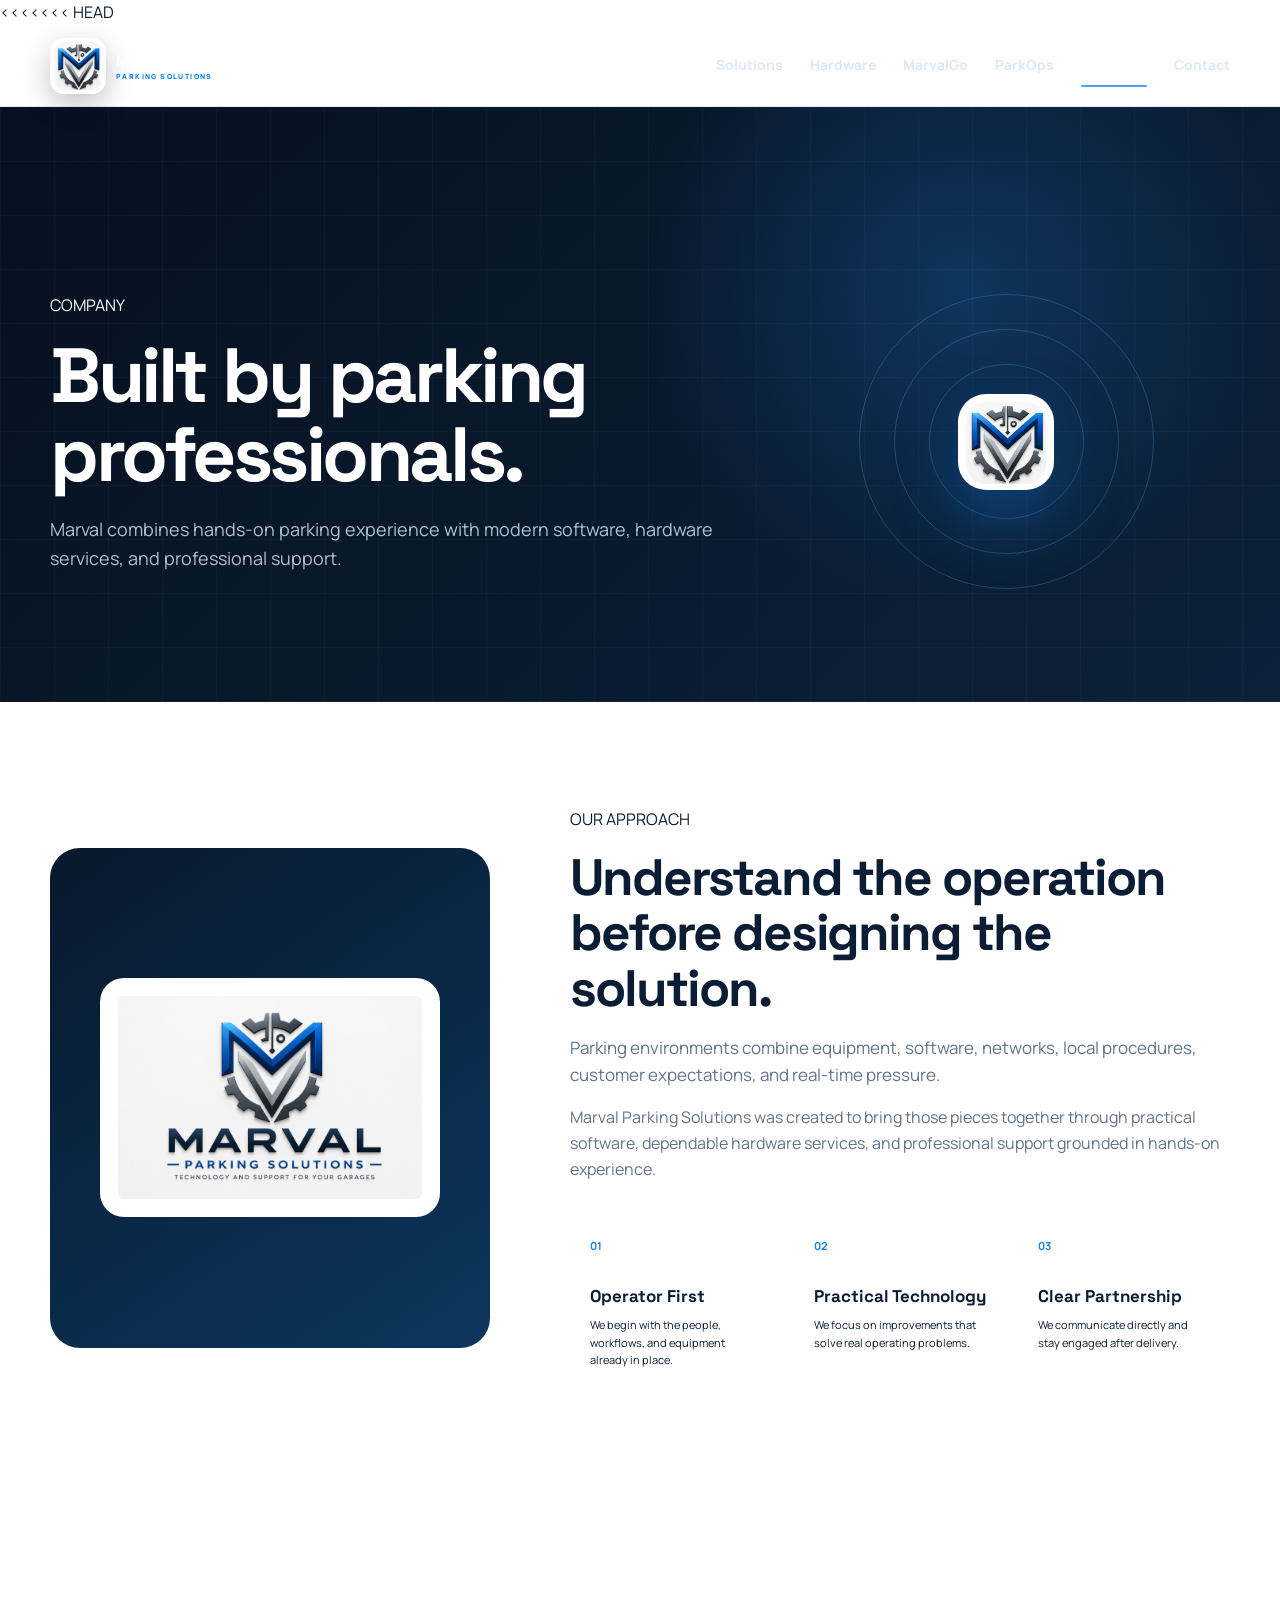
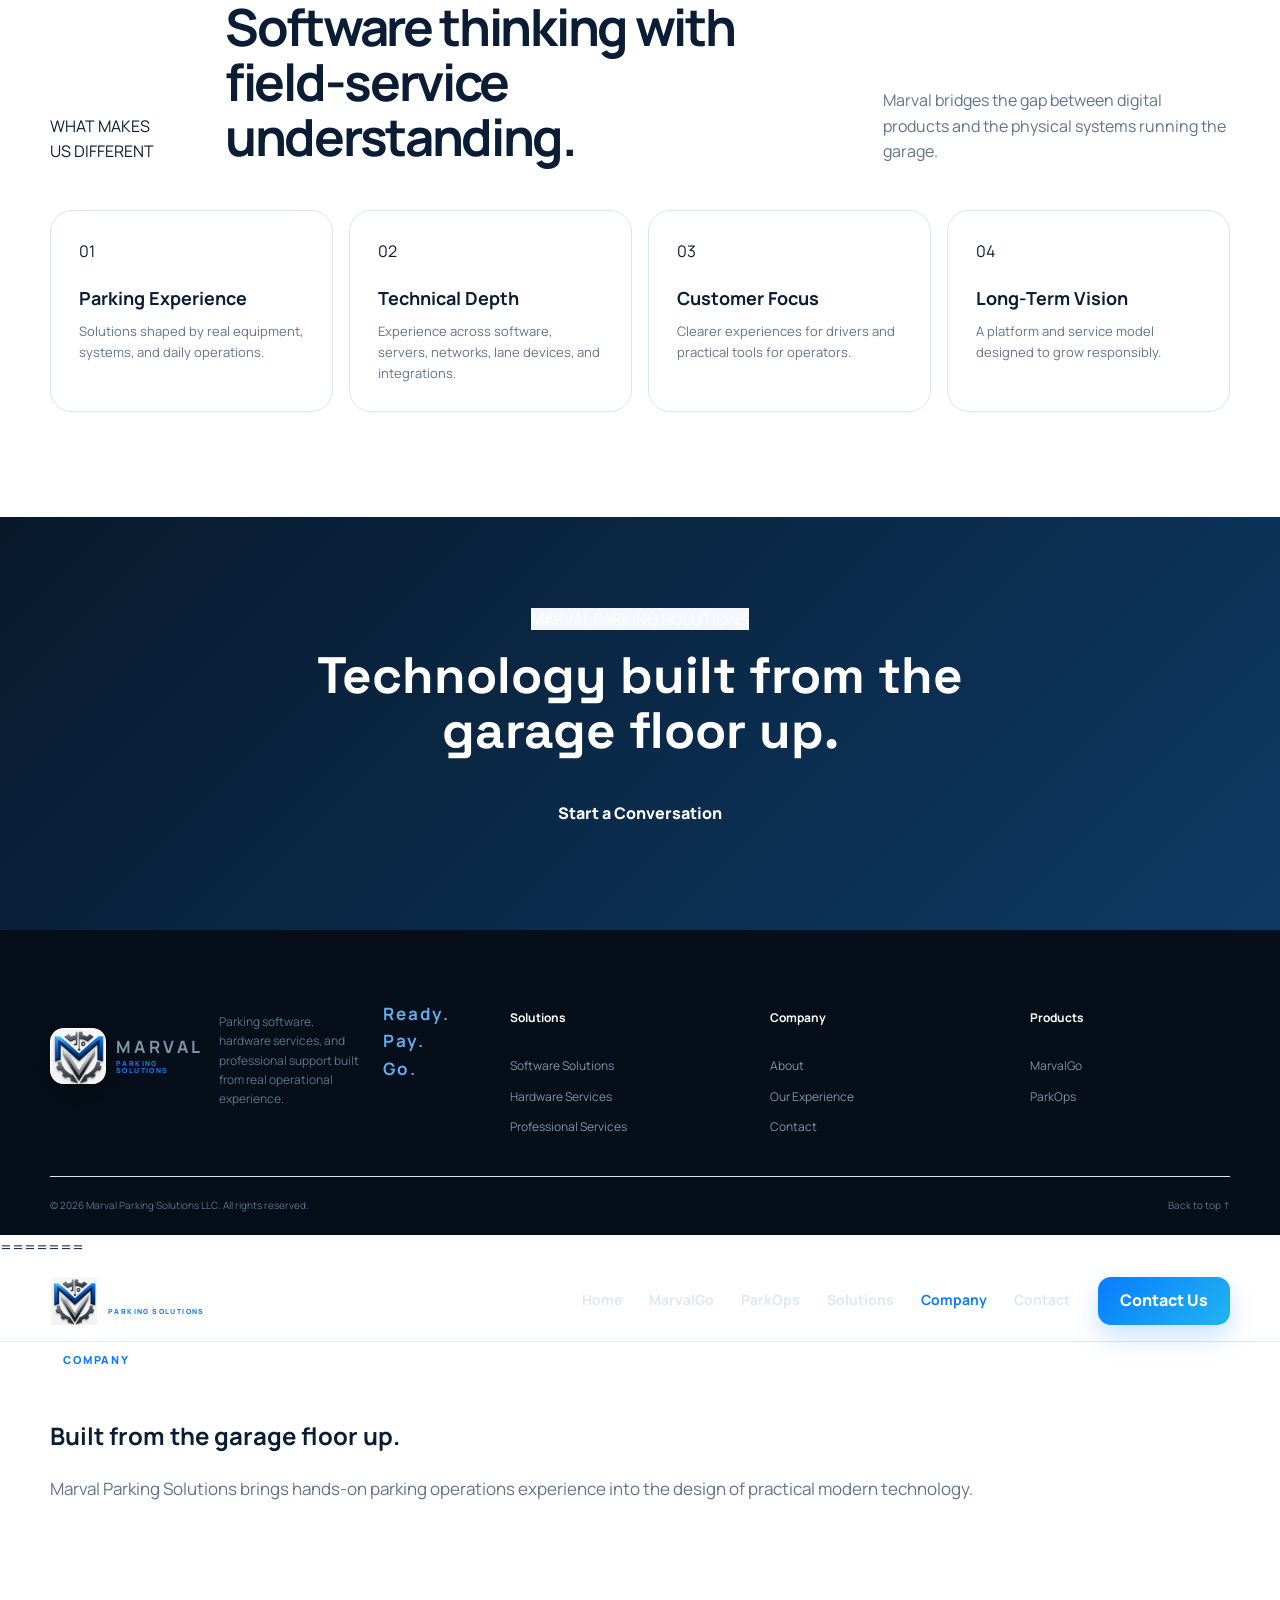
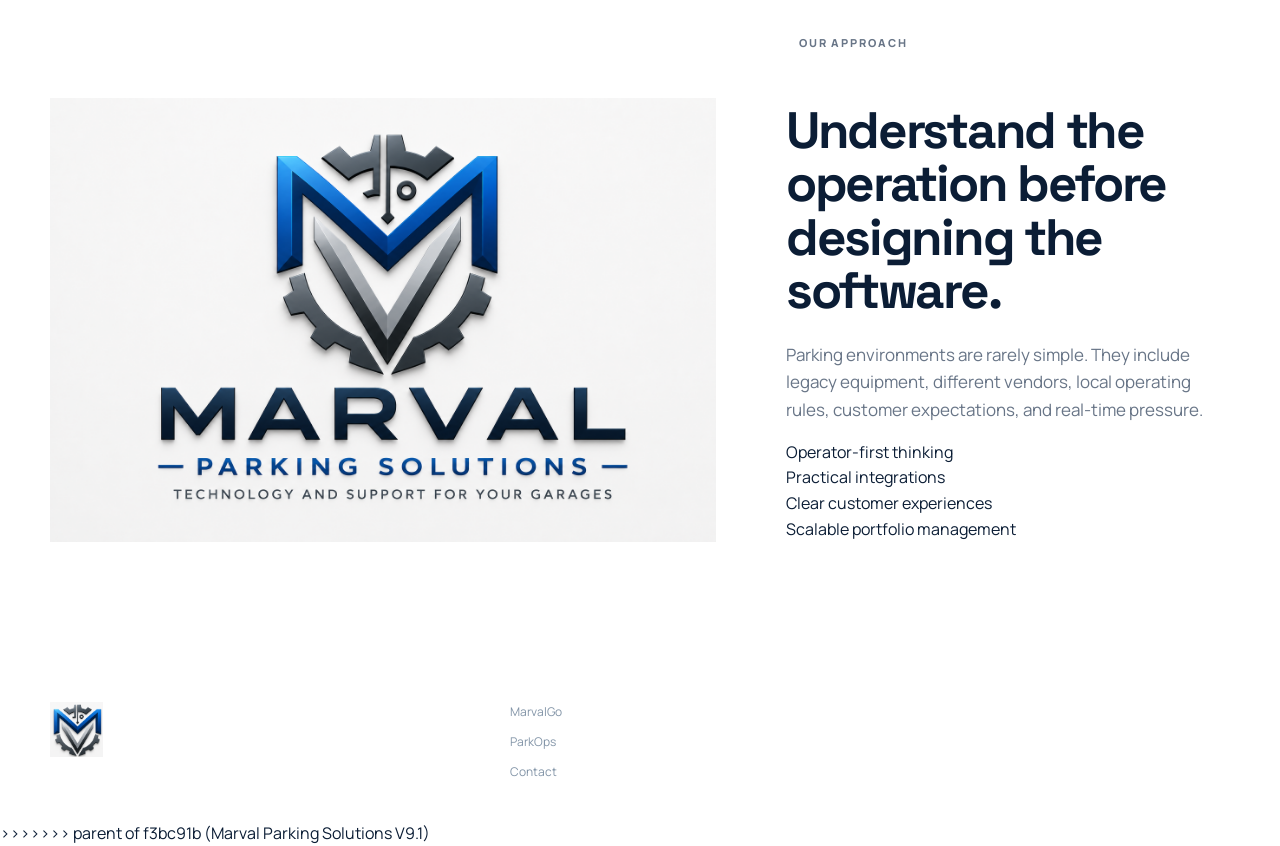
==== commit 3b2a4670: "m" ====
--- a/company.html
+++ b/company.html
@@ -1,5 +1,20 @@
-<!DOCTYPE html><html lang="en"><head><meta charset="UTF-8"><meta name="viewport" content="width=device-width, initial-scale=1.0"><meta name="theme-color" content="#071426"><meta name="description" content="Learn about Marval Parking Solutions and our operator-first approach."><title>About Marval Parking Solutions</title><link rel="icon" href="assets/favicon.png" type="image/png"><link rel="preconnect" href="https://fonts.googleapis.com"><link rel="preconnect" href="https://fonts.gstatic.com" crossorigin><link href="https://fonts.googleapis.com/css2?family=Manrope:wght@400;500;600;700;800&family=Space+Grotesk:wght@500;600;700&display=swap" rel="stylesheet"><link rel="stylesheet" href="styles-v9-3.css?v=9301"></head><body id="top"><a class="skip-link" href="#main">Skip to content</a><header class="site-header"><div class="nav-wrap container">
+<<<<<<< HEAD
+<!DOCTYPE html><html lang="en"><head><meta charset="UTF-8"><meta name="viewport" content="width=device-width, initial-scale=1.0"><meta name="theme-color" content="#071426"><meta name="description" content="Learn about Marval Parking Solutions and our operator-first approach."><title>About Marval Parking Solutions</title><link rel="icon" href="assets/favicon.png" type="image/png"><link rel="preconnect" href="https://fonts.googleapis.com"><link rel="preconnect" href="https://fonts.gstatic.com" crossorigin><link href="https://fonts.googleapis.com/css2?family=Manrope:wght@400;500;600;700;800&family=Space+Grotesk:wght@500;600;700&display=swap" rel="stylesheet"><link rel="stylesheet" href="styles-v9-4.css?v=9401"></head><body id="top"><a class="skip-link" href="#main">Skip to content</a><header class="site-header"><div class="nav-wrap container">
 <a class="brand" href="index.html" aria-label="Marval Parking Solutions home"><span class="brand-logo-tile"><img src="assets/marval-emblem.png" alt=""></span><span class="brand-copy"><strong>MARVAL</strong><small>PARKING SOLUTIONS</small></span></a>
 <button class="menu-toggle" aria-expanded="false" aria-controls="primary-nav" aria-label="Open navigation"><span></span><span></span><span></span></button>
 <nav id="primary-nav" class="primary-nav" aria-label="Primary navigation"><a href="solutions.html">Solutions</a><a href="hardware.html">Hardware</a><a href="marvalgo.html">MarvalGo</a><a href="parkops.html">ParkOps</a><a href="company.html" class="active">Company</a><a href="contact.html">Contact</a></nav>
-</div></header><main id="main"><section class="page-hero-v9"><div class="page-hero-grid container"><div class="reveal"><span class="section-kicker">COMPANY</span><h1>Built by parking professionals.</h1><p>Marval combines hands-on parking experience with modern software, hardware services, and professional support.</p></div><div class="page-orbit reveal"><span></span><span></span><span></span><div class="orbit-logo"><img src="assets/marval-emblem.png" alt="Marval emblem"></div></div></div></section><section class="section" id="experience"><div class="container company-story"><div class="logo-panel-v9 reveal"><img src="assets/marval-logo.png" alt="Marval Parking Solutions logo"></div><div class="reveal"><span class="section-kicker">OUR APPROACH</span><h2>Understand the operation before designing the solution.</h2><p class="lead">Parking environments combine equipment, software, networks, local procedures, customer expectations, and real-time pressure.</p><p>Marval Parking Solutions was created to bring those pieces together through practical software, dependable hardware services, and professional support grounded in hands-on experience.</p><div class="company-values"><article><b>01</b><h3>Operator First</h3><p>We begin with the people, workflows, and equipment already in place.</p></article><article><b>02</b><h3>Practical Technology</h3><p>We focus on improvements that solve real operating problems.</p></article><article><b>03</b><h3>Clear Partnership</h3><p>We communicate directly and stay engaged after delivery.</p></article></div></div></div></section><section class="section experience-section"><div class="container"><div class="section-heading centered reveal"><span class="section-kicker">WHAT MAKES US DIFFERENT</span><h2>Software thinking with field-service understanding.</h2><p>Marval bridges the gap between digital products and the physical systems running the garage.</p></div><div class="why-grid"><article class="why-card reveal"><span>01</span><h3>Parking Experience</h3><p>Solutions shaped by real equipment, systems, and daily operations.</p></article><article class="why-card reveal"><span>02</span><h3>Technical Depth</h3><p>Experience across software, servers, networks, lane devices, and integrations.</p></article><article class="why-card reveal"><span>03</span><h3>Customer Focus</h3><p>Clearer experiences for drivers and practical tools for operators.</p></article><article class="why-card reveal"><span>04</span><h3>Long-Term Vision</h3><p>A platform and service model designed to grow responsibly.</p></article></div></div></section><section class="page-cta"><div class="container reveal"><span class="section-kicker light">MARVAL PARKING SOLUTIONS</span><h2>Technology built from the garage floor up.</h2><a class="button button-primary" href="contact.html">Start a Conversation</a></div></section></main><footer class="site-footer"><div class="container footer-grid"><div class="footer-brand"><a class="brand brand-footer" href="index.html"><span class="brand-logo-tile"><img src="assets/marval-emblem.png" alt=""></span><span class="brand-copy"><strong>MARVAL</strong><small>PARKING SOLUTIONS</small></span></a><p>Parking software, hardware services, and professional support built from real operational experience.</p><strong class="footer-tagline">Ready. Pay. Go.</strong></div><div><h4>Solutions</h4><a href="solutions.html">Software Solutions</a><a href="hardware.html">Hardware Services</a><a href="solutions.html#professional">Professional Services</a></div><div><h4>Company</h4><a href="company.html">About</a><a href="company.html#experience">Our Experience</a><a href="contact.html">Contact</a></div><div><h4>Products</h4><a href="marvalgo.html">MarvalGo</a><a href="parkops.html">ParkOps</a></div></div><div class="container footer-bottom"><span>© <span id="year"></span> Marval Parking Solutions LLC. All rights reserved.</span><a href="#top">Back to top ↑</a></div></footer><script src="script-v9-3.js?v=9301"></script></body></html>+</div></header><main id="main"><section class="page-hero-v9"><div class="page-hero-grid container"><div class="reveal"><span class="section-kicker">COMPANY</span><h1>Built by parking professionals.</h1><p>Marval combines hands-on parking experience with modern software, hardware services, and professional support.</p></div><div class="page-orbit reveal"><span></span><span></span><span></span><div class="orbit-logo"><img src="assets/marval-emblem.png" alt="Marval emblem"></div></div></div></section><section class="section" id="experience"><div class="container company-story"><div class="logo-panel-v9 reveal"><img src="assets/marval-logo.png" alt="Marval Parking Solutions logo"></div><div class="reveal"><span class="section-kicker">OUR APPROACH</span><h2>Understand the operation before designing the solution.</h2><p class="lead">Parking environments combine equipment, software, networks, local procedures, customer expectations, and real-time pressure.</p><p>Marval Parking Solutions was created to bring those pieces together through practical software, dependable hardware services, and professional support grounded in hands-on experience.</p><div class="company-values"><article><b>01</b><h3>Operator First</h3><p>We begin with the people, workflows, and equipment already in place.</p></article><article><b>02</b><h3>Practical Technology</h3><p>We focus on improvements that solve real operating problems.</p></article><article><b>03</b><h3>Clear Partnership</h3><p>We communicate directly and stay engaged after delivery.</p></article></div></div></div></section><section class="section experience-section"><div class="container"><div class="section-heading centered reveal"><span class="section-kicker">WHAT MAKES US DIFFERENT</span><h2>Software thinking with field-service understanding.</h2><p>Marval bridges the gap between digital products and the physical systems running the garage.</p></div><div class="why-grid"><article class="why-card reveal"><span>01</span><h3>Parking Experience</h3><p>Solutions shaped by real equipment, systems, and daily operations.</p></article><article class="why-card reveal"><span>02</span><h3>Technical Depth</h3><p>Experience across software, servers, networks, lane devices, and integrations.</p></article><article class="why-card reveal"><span>03</span><h3>Customer Focus</h3><p>Clearer experiences for drivers and practical tools for operators.</p></article><article class="why-card reveal"><span>04</span><h3>Long-Term Vision</h3><p>A platform and service model designed to grow responsibly.</p></article></div></div></section><section class="page-cta"><div class="container reveal"><span class="section-kicker light">MARVAL PARKING SOLUTIONS</span><h2>Technology built from the garage floor up.</h2><a class="button button-primary" href="contact.html">Start a Conversation</a></div></section></main><footer class="site-footer"><div class="container footer-grid"><div class="footer-brand"><a class="brand brand-footer" href="index.html"><span class="brand-logo-tile"><img src="assets/marval-emblem.png" alt=""></span><span class="brand-copy"><strong>MARVAL</strong><small>PARKING SOLUTIONS</small></span></a><p>Parking software, hardware services, and professional support built from real operational experience.</p><strong class="footer-tagline">Ready. Pay. Go.</strong></div><div><h4>Solutions</h4><a href="solutions.html">Software Solutions</a><a href="hardware.html">Hardware Services</a><a href="solutions.html#professional">Professional Services</a></div><div><h4>Company</h4><a href="company.html">About</a><a href="company.html#experience">Our Experience</a><a href="contact.html">Contact</a></div><div><h4>Products</h4><a href="marvalgo.html">MarvalGo</a><a href="parkops.html">ParkOps</a></div></div><div class="container footer-bottom"><span>© <span id="year"></span> Marval Parking Solutions LLC. All rights reserved.</span><a href="#top">Back to top ↑</a></div></footer><script src="script-v9-4.js?v=9401"></script></body></html>
+=======
+<!doctype html><html lang="en"><head><meta charset="utf-8"><meta name="viewport" content="width=device-width,initial-scale=1">
+<title>About Marval Parking Solutions</title><meta name="description" content="Marval Parking Solutions builds operator-first parking technology."><meta name="robots" content="index,follow">
+<link rel="icon" href="assets/favicon.png" type="image/png"><link rel="stylesheet" href="styles-v8.css"></head><body><header class="site-header"><div class="container nav">
+<a class="brand" href="index.html"><img src="assets/marval-emblem.png" alt="Marval Parking Solutions emblem"><span class="brand-copy"><strong>MARVAL</strong><small>PARKING SOLUTIONS</small></span></a>
+<button class="menu-btn" id="menuButton" aria-label="Open menu" aria-expanded="false"><span></span><span></span><span></span></button>
+<nav class="nav-links" id="navLinks"><a href="index.html" class="">Home</a><a href="marvalgo.html" class="">MarvalGo</a><a href="parkops.html" class="">ParkOps</a><a href="solutions.html" class="">Solutions</a><a href="company.html" class="active">Company</a><a href="contact.html" class="">Contact</a></nav><a class="btn small" href="contact.html">Contact Us</a>
+</div></header><main><section class="page-hero"><div class="container"><p class="eyebrow">Company</p><h1>Built from the garage floor up.</h1><p class="lead">Marval Parking Solutions brings hands-on parking operations experience into the design of practical modern technology.</p></div></section>
+<section class="section"><div class="container split"><div class="logo-panel"><img src="assets/marval-logo.png" alt="Marval Parking Solutions logo"></div><div><p class="eyebrow">Our approach</p><h2>Understand the operation before designing the software.</h2><p class="lead" style="margin-top:20px">Parking environments are rarely simple. They include legacy equipment, different vendors, local operating rules, customer expectations, and real-time pressure.</p><div class="check-grid"><div>Operator-first thinking</div><div>Practical integrations</div><div>Clear customer experiences</div><div>Scalable portfolio management</div></div></div></div></section></main><footer><div class="container footer-grid">
+<div class="footer-brand"><img src="assets/marval-emblem.png" alt=""><div><strong>Marval Parking Solutions LLC</strong><span>Modern parking technology built for real operations.</span></div></div>
+<div class="footer-links"><a href="marvalgo.html">MarvalGo</a><a href="parkops.html">ParkOps</a><a href="contact.html">Contact</a></div>
+<div class="copyright">© <span id="year"></span> Marval Parking Solutions LLC</div>
+</div></footer><script src="script-v8.js"></script></body></html>
+>>>>>>> parent of f3bc91b (Marval Parking Solutions V9.1)
--- a/styles-v9-4.css
+++ b/styles-v9-4.css
@@ -0,0 +1,76 @@
+<<<<<<< HEAD:styles-v9-4.css
+
+:root{--navy:#071426;--text:#101d2e;--muted:#667386;--line:#dfe6ef;--surface:#f4f7fb;--shadow:0 26px 80px rgba(17,43,76,.12)}
+*{box-sizing:border-box}html{scroll-behavior:smooth}body{margin:0;font-family:Manrope,sans-serif;color:#101d2e;line-height:1.6}a{text-decoration:none;color:inherit}.wrap{width:min(1180px,calc(100% - 40px));margin:auto}header{position:fixed;inset:0 0 auto;z-index:20;background:#071426cc;backdrop-filter:blur(16px);border-bottom:1px solid #ffffff12}.nav{height:80px;display:flex;align-items:center;gap:32px}.brand{display:flex;align-items:center;gap:11px;color:#fff}.logo{display:grid;place-items:center;width:44px;height:44px;border-radius:13px;background:linear-gradient(145deg,#1689f6,#0d559f);font:700 25px Space Grotesk}.brand span:last-child{display:flex;flex-direction:column;line-height:1}.brand b{letter-spacing:.11em}.brand small{font-size:8px;letter-spacing:.2em;color:#93c9fa;margin-top:5px}.nav nav{margin-left:auto;display:flex;gap:27px}.nav nav a{color:#dce8f6;font-size:14px;font-weight:700}.navcta{border:1px solid #ffffff55;color:#fff;padding:10px 18px;border-radius:999px;font-weight:700;font-size:14px}.menu{display:none;margin-left:auto;background:none;border:0;color:#fff;font-size:24px}.hero{min-height:900px;padding-top:80px;background:linear-gradient(135deg,#06101f,#0b2037 60%,#092a4b);color:#fff;position:relative;overflow:hidden}.gridbg{position:absolute;inset:0;background-image:linear-gradient(#ffffff07 1px,transparent 1px),linear-gradient(90deg,#ffffff07 1px,transparent 1px);background-size:55px 55px;mask-image:linear-gradient(#000,transparent)}.hero-grid{min-height:740px;display:grid;grid-template-columns:1fr 1.05fr;gap:60px;align-items:center;position:relative}.eyebrow,section small{font-size:11px;letter-spacing:.16em;font-weight:800;color:#6fb5fa}.eyebrow{display:inline-flex;align-items:center;gap:9px;border:1px solid #ffffff20;border-radius:999px;padding:8px 12px}.eyebrow i{width:8px;height:8px;border-radius:50%;background:#1fc88a;box-shadow:0 0 0 8px #1fc88a22}.hero h1,.heading h2,.copy h2,.split h2,.contact h2{font-family:Space Grotesk;font-size:clamp(40px,5vw,72px);line-height:1.04;letter-spacing:-.045em;margin:24px 0}.hero-copy>p{color:#b4c4d7;font-size:18px}.actions{display:flex;gap:13px;margin:34px 0}.btn{display:inline-flex;justify-content:center;border-radius:13px;padding:14px 22px;font-weight:800;border:0}.primary{background:linear-gradient(135deg,#1787f4,#0e65c3);color:#fff;box-shadow:0 15px 35px #1680e844}.ghost{border:1px solid #ffffff33;color:#fff}.proof{display:grid;grid-template-columns:repeat(3,1fr);border-top:1px solid #ffffff1a;padding-top:23px;gap:12px}.proof div{display:flex;flex-direction:column}.proof span{font-size:11px;color:#8295ab}.scene{background:#081a2cdd;border:1px solid #ffffff1c;border-radius:28px;padding:17px;position:relative;box-shadow:0 40px 90px #0006}.scene-head{display:flex;justify-content:space-between;font-size:9px;letter-spacing:.13em;color:#8da0b3;padding:5px 5px 14px}.scene-head span:last-child{display:flex;gap:7px;align-items:center}.scene-head i{width:7px;height:7px;border-radius:50%;background:#1fc88a}.garage{height:280px;background:linear-gradient(#20384f 0 57%,#17283a 57%);border-radius:19px;overflow:hidden;position:relative}.lane{position:absolute;inset:auto 0 0;height:125px;background:#182635}.lane:after{content:"";position:absolute;left:5%;right:5%;bottom:30px;height:4px;background:repeating-linear-gradient(90deg,#fff 0 36px,transparent 36px 65px);opacity:.55}.car{position:absolute;width:86px;height:34px;border-radius:22px 22px 8px 8px;background:#167fde;bottom:43px;left:-100px;animation:drive 8s infinite}.car i{position:absolute;width:42px;height:19px;background:#71c1fb;left:22px;top:-14px;border-radius:18px 18px 0 0}.car b{position:absolute;width:15px;height:15px;border:4px solid #344657;background:#06111c;border-radius:50%;bottom:-7px}.car b:nth-of-type(1){left:13px}.car b:nth-of-type(2){right:13px}@keyframes drive{0%{left:-100px}20%,50%{left:75px}70%{left:310px}100%{left:580px}}.station{position:absolute;width:48px;height:100px;background:#d6e0e9;left:187px;bottom:20px;border-radius:7px}.station i{position:absolute;width:26px;height:23px;background:#14344b;left:11px;top:17px;border:3px solid #2599f2}.gate{position:absolute;width:28px;height:75px;background:#dce7ef;right:90px;bottom:20px}.gate i{position:absolute;width:11px;height:11px;border-radius:50%;background:#f6575b;left:8px;top:10px;animation:light 8s infinite}.gate b{position:absolute;width:140px;height:10px;background:repeating-linear-gradient(90deg,#fff 0 25px,#ed5155 25px 44px);left:17px;top:19px;transform-origin:left;animation:open 8s infinite}@keyframes open{0%,53%{transform:rotate(0)}63%,83%{transform:rotate(-70deg)}}@keyframes light{0%,53%{background:#f6575b}63%,83%{background:#22cc8a}}.exit{position:absolute;right:20px;top:-70px;background:#176ec5;border-radius:5px;padding:6px 11px;font-size:10px;font-weight:800}.steps{display:grid;grid-template-columns:1fr 1fr;gap:8px;margin-top:11px}.steps>div{display:flex;gap:9px;align-items:center;background:#ffffff08;border:1px solid #ffffff0d;border-radius:12px;padding:10px;color:#667e95;font-size:11px}.steps span b,.steps span small{display:block}.steps small{font-size:8px;letter-spacing:0;color:#6f8499}.steps .active{background:#1379db22;border-color:#409af866;color:#fff}.approved{position:absolute;left:-23px;bottom:91px;background:#fff;color:#112238;border-radius:13px;padding:10px 13px;display:flex;gap:9px;box-shadow:0 18px 40px #0006;font-style:normal}.approved>span b,.approved>span small{display:block}.approved>span b{font-size:10px}.approved>span small{font-size:8px;color:#798799}.tagbar{position:absolute;bottom:0;inset-inline:0;background:#020b14aa;border-top:1px solid #ffffff12}.tagbar .wrap{height:80px;display:flex;align-items:center;gap:15px}.tagbar i{width:5px;height:5px;background:#2188e9;border-radius:50%}.tagbar span{margin-left:auto;color:#8799ad;font-size:13px}.section{padding:110px 0}.heading{text-align:center;max-width:780px;margin:0 auto 55px}.heading h2,.copy h2,.split h2,.contact h2{font-size:clamp(36px,4vw,58px)}.heading p,.split p,.copy>p{color:#687587}.cards{display:grid;grid-template-columns:repeat(3,1fr);gap:18px}.card{border:1px solid #dfe6ee;border-radius:25px;padding:33px;min-height:540px;display:flex;flex-direction:column;position:relative;box-shadow:0 12px 35px #1634540a}.card em{position:absolute;right:26px;top:23px;font-style:normal;font-size:12px;color:#98a7b7}.card .icon{width:62px;height:62px;border-radius:18px;background:#e8f4ff;color:#1479d8;display:grid;place-items:center;font-size:30px}.card h3{font:700 26px Space Grotesk;margin:25px 0 12px}.card p{color:#6b7888}.card ul{list-style:none;padding:0;border-top:1px solid #e2e8ee}.card li{padding:10px 0;border-bottom:1px solid #e2e8ee;font-size:14px;font-weight:700}.card li:before{content:"✓";color:#147bdc;margin-right:9px}.card>a{margin-top:auto;color:#1475d2;font-weight:800;font-size:13px}.card.dark{background:linear-gradient(150deg,#0a2038,#0c355f);color:#fff;border-color:#174d7b}.card.dark p{color:#b3c7da}.card.dark ul,.card.dark li{border-color:#ffffff18}.card.dark a{color:#71bcff}.light{background:#f3f7fb}.two{display:grid;grid-template-columns:1fr 1fr;gap:85px;align-items:center}.ops{min-height:530px;border-radius:32px;background:linear-gradient(145deg,#091a2d,#103456);position:relative;overflow:hidden}.dash{position:absolute;left:42px;right:42px;top:67px;background:#fff;border-radius:18px;padding:23px;box-shadow:0 25px 55px #0005}.dash h4{display:flex;justify-content:space-between;border-bottom:1px solid #e5eaf0;padding-bottom:18px}.dash h4 i{width:12px;height:12px;background:#1dc78a;border-radius:50%;box-shadow:0 0 0 7px #1dc78a22}.dash div{display:flex;justify-content:space-between;border-bottom:1px solid #edf1f4;padding:13px 0;font-size:11px}.dash div b{color:#14a774}.ops aside{position:absolute;left:25px;bottom:40px;background:#fff;border-radius:16px;padding:17px 20px;box-shadow:0 20px 40px #0004}.ops aside small,.ops aside b{display:block}.ops aside b{font:700 27px Space Grotesk}.copy .lead{font-size:19px;color:#2d3d50}.copy ol{list-style:none;padding:0}.copy ol li{padding:15px 0;border-top:1px solid #dce3ea;font-size:13px;color:#6b7888}.copy ol b{display:block;color:#132135;font-size:15px}.hardware{background:#071728;color:#fff}.split{display:grid;grid-template-columns:1.2fr .8fr;gap:70px;align-items:end;margin-bottom:50px}.hardware .split p{color:#9bafc3}.hwgrid{display:grid;grid-template-columns:1.2fr 1fr 1fr;gap:16px}.hw{min-height:360px;background:linear-gradient(145deg,#10263d,#0c1d2d);border:1px solid #ffffff14;border-radius:24px;padding:26px;display:flex;flex-direction:column}.hw.big{grid-row:span 2;min-height:736px}.hw.wide{grid-column:span 2;display:grid;grid-template-columns:1fr 1.2fr;align-items:center}.hw>span,.hw.wide span{font-size:10px;letter-spacing:.15em;color:#55aaf6;font-weight:800}.hw h3{font:700 23px Space Grotesk;margin:8px 0}.hw p{font-size:13px;color:#99aabd}.device{height:190px;display:grid;place-items:center;font-size:90px;color:#9fc9ef;background:radial-gradient(circle,#167ed044,transparent 65%);margin:-5px}.gateart{height:500px;position:relative;background:linear-gradient(#12253a 65%,#1b2d3e 65%);margin:-26px -26px 24px}.gateart i{position:absolute;width:70px;height:170px;background:#dfe7ee;left:65px;bottom:70px;border-radius:8px}.gateart b{position:absolute;width:330px;height:16px;background:repeating-linear-gradient(90deg,#fff 0 42px,#ee5054 42px 73px);left:122px;bottom:202px;border-radius:8px;transform-origin:left;animation:hwgate 5s infinite}@keyframes hwgate{50%{transform:rotate(-35deg)}}.rings{width:160px;height:160px;border-radius:50%;border:1px solid #4fafff55;display:grid;place-items:center;margin:auto;font:700 25px Space Grotesk;box-shadow:inset 0 0 0 25px #167ddd16,inset 0 0 0 50px #167ddd12}.pill{display:inline-block;background:#e8f4ff;color:#1674d2;border-radius:999px;padding:8px 13px;font-size:10px;letter-spacing:.15em;font-weight:800}.checks{list-style:none;padding:0}.checks li{padding:10px 0 10px 43px;position:relative;color:#6c7887;font-size:13px}.checks li:before{content:"✓";position:absolute;left:0;width:30px;height:30px;border-radius:10px;background:#def6ec;color:#12a66f;display:grid;place-items:center;font-weight:900}.checks b{display:block;color:#142235;font-size:15px}.phonewrap{min-height:650px;display:grid;place-items:center;background:radial-gradient(circle,#1483ef33,transparent 62%)}.phone{width:300px;height:610px;background:#06111d;border-radius:46px;padding:12px;box-shadow:0 40px 80px #0c315044;position:relative}.notch{position:absolute;z-index:2;top:18px;left:50%;transform:translateX(-50%);width:100px;height:24px;background:#06111d;border-radius:20px}.screen{height:100%;border-radius:36px;background:#f3f8fc;padding:42px 20px 20px;text-align:center;position:relative;overflow:hidden}.phbrand{display:flex;gap:10px;text-align:left}.phbrand i{width:33px;height:33px;border-radius:10px;background:#1479d9;color:#fff;display:grid;place-items:center;font-style:normal;font-weight:800}.phbrand span b,.phbrand span small{display:block}.phbrand small{font-size:8px}.scan{font-size:70px;color:#1681e3;margin:30px 0 0}.screen>small{color:#15916a}.screen h4{margin:4px}.screen>strong{font:700 39px Space Grotesk}.ticket{margin:18px 0;background:#fff;border:1px solid #dfe7ee;border-radius:13px;padding:5px 12px}.ticket span{display:flex;justify-content:space-between;padding:9px 0;border-bottom:1px solid #edf1f4;font-size:10px}.ticket span:last-child{border:0}.screen button{width:100%;border:0;border-radius:12px;background:#1479d9;color:#fff;padding:13px;font-weight:800}.success{position:absolute;inset:85px 15px 15px;background:#f3f8fc;padding-top:80px;opacity:0;animation:success 9s infinite}.success i{display:grid;place-items:center;width:80px;height:80px;margin:auto;border-radius:50%;background:#ddf6ec;color:#18ad78;font-size:40px;font-style:normal}.success h3{font:700 21px Space Grotesk}.success p{font-size:10px;color:#748294}@keyframes success{0%,45%{opacity:0;transform:translateY(20px)}55%,90%{opacity:1;transform:none}}.why{display:grid;grid-template-columns:repeat(4,1fr);gap:15px}.why article{background:#fff;border:1px solid #e0e7ee;border-radius:20px;padding:27px;min-height:235px}.why article span{color:#147bdc;font-size:11px;font-weight:800}.why h3{font:700 20px Space Grotesk;margin-top:45px}.why p{font-size:13px;color:#6c7888}.process{display:grid;grid-template-columns:repeat(4,1fr);gap:35px}.process article{border-top:2px solid #dfe6ed;padding-top:20px}.process span{display:grid;place-items:center;width:38px;height:38px;border-radius:12px;background:#e8f3fe;color:#1478d8;font-size:11px;font-weight:800}.process h3{font:700 20px Space Grotesk}.process p{font-size:13px;color:#6c7888}.contact{padding:105px 0;background:linear-gradient(135deg,#091b30,#0b3762);color:#fff}.contactcopy p{color:#afc1d5;font-size:17px}.contactcopy hr{border:0;border-top:1px solid #ffffff1f;margin:45px 0 23px}.contactcopy>a{display:block;margin-top:7px;font-weight:700}.contact form{background:#fff;color:#172438;border-radius:26px;padding:29px}.contact form>div{display:grid;grid-template-columns:1fr 1fr;gap:14px}.contact label{display:block;font-size:11px;font-weight:800;margin-bottom:14px;color:#495769}.contact input,.contact select,.contact textarea{display:block;width:100%;margin-top:7px;border:1px solid #dce4ec;border-radius:11px;background:#f8fafc;padding:12px;outline:none}.contact form .btn{width:100%}.contact form>small{display:block;text-align:center;color:#8a96a5;margin-top:9px;font-size:9px}footer{background:#050e18;color:#fff;padding:65px 0 20px}.foot{display:grid;grid-template-columns:2fr 1fr 1fr 1fr;gap:55px}.foot>div{display:flex;flex-direction:column;gap:10px}.foot>div:first-child p{color:#8193a7;font-size:13px;max-width:380px}.foot>div:first-child>strong{color:#5facef;letter-spacing:.12em;font-size:12px}.foot h4{font-size:12px}.foot>div:not(:first-child) a{font-size:12px;color:#8193a7}.bottom{border-top:1px solid #ffffff12;margin-top:50px;padding-top:20px;color:#64768a;font-size:11px;display:flex;justify-content:space-between}.reveal{opacity:1;transform:none}
+.animations-ready .reveal{opacity:0;transform:translateY(25px);transition:opacity .8s ease,transform .8s ease}
+.animations-ready .reveal.visible{opacity:1;transform:none}
+@media(max-width:900px){.nav nav{position:fixed;left:20px;right:20px;top:88px;background:#0b2037;border-radius:17px;padding:18px;display:none;flex-direction:column}.nav nav.open{display:flex}.menu{display:block}.navcta{display:none}.hero{min-height:1250px}.hero-grid,.two{grid-template-columns:1fr}.hero-grid{padding:80px 0 130px}.cards{grid-template-columns:1fr}.card{min-height:auto}.hwgrid{grid-template-columns:1fr 1fr}.hw.big{grid-column:span 2;grid-row:auto}.hw.wide{grid-column:span 2}.why{grid-template-columns:1fr 1fr}.foot{grid-template-columns:2fr 1fr 1fr}.foot>div:last-child{grid-column:2}.split{grid-template-columns:1fr;gap:15px}}
+@media(max-width:600px){.wrap{width:calc(100% - 28px)}.nav{height:70px}.hero{padding-top:70px;min-height:1220px}.hero h1{font-size:43px}.hero-copy{text-align:center}.actions{flex-direction:column}.proof{grid-template-columns:1fr;text-align:left}.scene{padding:10px}.garage{height:245px}.station{left:145px}.gate{right:62px}.gate b{width:105px}@keyframes drive{0%{left:-100px}20%,50%{left:48px}70%{left:205px}100%{left:420px}}.approved{left:8px;bottom:83px}.tagbar span{display:none}.section{padding:80px 0}.heading h2,.copy h2,.split h2,.contact h2{font-size:37px}.two{gap:45px}.ops{min-height:450px}.dash{left:16px;right:16px;top:45px}.hwgrid{grid-template-columns:1fr}.hw.big,.hw.wide{grid-column:auto}.hw.wide{display:block}.gateart b{width:230px}.why{grid-template-columns:1fr}.process{grid-template-columns:1fr}.contact form>div{grid-template-columns:1fr}.foot{grid-template-columns:1fr 1fr}.foot>div:first-child{grid-column:span 2}.foot>div:last-child{grid-column:auto}.bottom{flex-direction:column;gap:8px}}
+@media(prefers-reduced-motion:reduce){*{scroll-behavior:auto!important;animation:none!important;transition:none!important}.reveal{opacity:1;transform:none}}
+
+/* Multi-page V9 */
+.primary-nav a.active{color:#fff;position:relative}.primary-nav a.active:after{content:"";position:absolute;left:0;right:0;bottom:-10px;height:2px;background:#43a5ff;border-radius:2px}
+.page-hero-v9{padding:185px 0 110px;background:radial-gradient(circle at 75% 30%,rgba(32,129,230,.25),transparent 31%),linear-gradient(135deg,#06101f,#0b223a);color:#fff;overflow:hidden;position:relative}.page-hero-v9:before{content:"";position:absolute;inset:0;background-image:linear-gradient(rgba(255,255,255,.025) 1px,transparent 1px),linear-gradient(90deg,rgba(255,255,255,.025) 1px,transparent 1px);background-size:54px 54px}.page-hero-grid{position:relative;display:grid;grid-template-columns:1.2fr .8fr;align-items:center;gap:60px}.page-hero-v9 h1{font-family:"Space Grotesk";font-size:clamp(46px,6vw,78px);line-height:1.02;letter-spacing:-.045em;margin:18px 0 22px;max-width:850px}.page-hero-v9 p{color:#afc0d3;font-size:18px;max-width:730px}.page-orbit{height:300px;position:relative;display:grid;place-items:center}.page-orbit>div{width:82px;height:82px;border-radius:25px;background:linear-gradient(145deg,#1887f2,#0b5caf);display:grid;place-items:center;font-family:"Space Grotesk";font-size:38px;font-weight:800;box-shadow:0 28px 65px rgba(17,119,218,.38)}.page-orbit span{position:absolute;border:1px solid rgba(90,177,255,.26);border-radius:50%;animation:ring 5s linear infinite}.page-orbit span:nth-child(1){width:155px;height:155px}.page-orbit span:nth-child(2){width:225px;height:225px;animation-delay:-1.5s}.page-orbit span:nth-child(3){width:295px;height:295px;animation-delay:-3s}
+.service-detail-grid{display:grid;grid-template-columns:repeat(3,1fr);gap:18px}.service-detail{border:1px solid var(--line);border-radius:24px;padding:31px;min-height:360px;background:#fff;transition:.3s}.service-detail:hover{transform:translateY(-6px);box-shadow:var(--shadow)}.service-detail>b,.lifecycle b,.company-values b{font-size:11px;color:#1680e5}.service-detail h3{font-family:"Space Grotesk";font-size:24px;margin:45px 0 12px}.service-detail p{color:var(--muted);font-size:14px}.service-detail ul,.service-column ul{list-style:none;padding:18px 0 0;margin:20px 0 0;border-top:1px solid var(--line)}.service-detail li,.service-column li{padding:8px 0;font-size:13px}.service-detail li:before,.service-column li:before{content:"✓";color:#1782e7;margin-right:8px}.page-cta{background:linear-gradient(135deg,#08192c,#0d3a65);color:#fff;padding:90px 0;text-align:center}.page-cta h2{font-family:"Space Grotesk";font-size:clamp(36px,4vw,55px);line-height:1.08;max-width:820px;margin:15px auto 28px}
+.hardware-service-columns{display:grid;grid-template-columns:repeat(3,1fr);gap:18px}.service-column{background:var(--surface);border-radius:26px;padding:35px;min-height:430px;border:1px solid #e1e8f0}.service-column>span{font-size:10px;letter-spacing:.16em;color:#167adb;font-weight:800}.service-column h3{font-family:"Space Grotesk";font-size:28px;margin:50px 0 10px}.lifecycle{display:grid;grid-template-columns:repeat(4,1fr);gap:16px}.lifecycle article{background:#fff;color:var(--text);border-radius:21px;padding:28px;border:1px solid var(--line);min-height:230px}.hardware-showcase .lifecycle article{background:#10253a;border-color:rgba(255,255,255,.08);color:#fff}.lifecycle h3{font-family:"Space Grotesk";font-size:21px;margin:42px 0 8px}.lifecycle p{font-size:13px;color:#758294}.hardware-showcase .lifecycle p{color:#9eafc1}
+.product-page-grid{display:grid;grid-template-columns:1fr 1fr;gap:90px;align-items:center}.product-page-grid h2,.company-story h2,.contact-page-grid h2{font-family:"Space Grotesk";font-size:clamp(38px,4vw,58px);line-height:1.08;letter-spacing:-.04em;margin:18px 0}.journey-demo{display:grid;place-items:center;min-height:620px;background:radial-gradient(circle,rgba(22,126,222,.22),transparent 63%)}.journey-screen{width:330px;min-height:565px;border:12px solid #07111d;border-radius:44px;background:linear-gradient(#f8fbfe,#eaf2f9);padding:38px 22px 22px;box-shadow:0 42px 85px rgba(10,44,79,.25)}.journey-head{display:flex;justify-content:space-between}.journey-head strong{font-family:"Space Grotesk"}.journey-head small{color:#6f7d8d}.journey-steps{display:flex;align-items:center;margin:28px 0}.journey-steps span{width:24px;height:24px;border-radius:8px;background:#d6e0ea;color:#8290a0;display:grid;place-items:center;font-size:9px;font-weight:800}.journey-steps span.on{background:#1680e4;color:#fff}.journey-steps i{height:2px;flex:1;background:#ccd9e5}.journey-ticket{background:#fff;border:1px solid #dfe7ee;border-radius:18px;padding:22px;text-align:center}.journey-ticket small{font-size:9px;color:#6e7c8c}.journey-ticket h3{font-family:"Space Grotesk";font-size:43px;margin:14px 0 0}.journey-ticket p{color:#6e7b8b;font-size:11px}.journey-ticket button{width:100%;border:0;border-radius:12px;padding:13px;background:#1479dc;color:#fff;font-weight:800}.journey-success{text-align:center;margin-top:25px}.journey-success b{display:grid;place-items:center;margin:auto;width:45px;height:45px;border-radius:50%;background:#daf6eb;color:#14a873}.journey-success h3{margin:10px 0 0}.journey-success p{margin:0;color:#6e7c8d;font-size:11px}
+.dashboard-demo{background:#0a1d31;color:#fff;border-radius:28px;padding:27px;box-shadow:0 40px 85px rgba(6,35,64,.24)}.dash-top{display:flex;justify-content:space-between;align-items:center;font-size:12px}.dash-top span{color:#9eb2c6}.dash-top i{display:inline-block;width:8px;height:8px;background:#1eca8a;border-radius:50%;margin-right:6px}.dash-metrics{display:grid;grid-template-columns:repeat(3,1fr);gap:10px;margin:24px 0}.dash-metrics article{background:#112b45;border-radius:14px;padding:16px}.dash-metrics small,.dash-metrics b{display:block}.dash-metrics small{font-size:9px;color:#8fa4b8}.dash-metrics b{font-family:"Space Grotesk";font-size:25px;margin-top:5px}.dash-chart{height:200px;background:#0d263f;border-radius:16px;padding:18px;display:flex;align-items:end;gap:10px}.dash-chart span{flex:1;background:linear-gradient(#3da4ff,#135ea6);border-radius:6px 6px 2px 2px;animation:bars 2.3s ease-in-out infinite alternate}.dash-chart span:nth-child(even){animation-delay:-1s}@keyframes bars{to{transform:scaleY(.83)}}.dash-list{margin-top:14px}.dash-list div{display:flex;justify-content:space-between;padding:13px;border-bottom:1px solid rgba(255,255,255,.08);font-size:11px}.dash-list b{color:#21cf8f}
+.company-story{display:grid;grid-template-columns:.8fr 1.2fr;gap:80px;align-items:center}.logo-panel-v9{background:linear-gradient(145deg,#07192c,#0d365e);border-radius:30px;padding:50px;min-height:500px;display:grid;place-items:center}.logo-panel-v9 img{width:100%;max-width:390px}.company-story>.reveal>p{color:var(--muted)}.company-values{display:grid;grid-template-columns:repeat(3,1fr);gap:12px;margin-top:35px}.company-values article{background:var(--surface);border-radius:17px;padding:20px}.company-values h3{font-family:"Space Grotesk";font-size:17px;margin:28px 0 6px}.company-values p{font-size:11px;margin:0}
+.contact-page-grid{display:grid;grid-template-columns:.9fr 1.1fr;gap:85px;align-items:start}.contact-cards{margin-top:40px}.contact-cards article{padding:18px 0;border-top:1px solid var(--line)}.contact-cards small{display:block;font-size:9px;letter-spacing:.14em;color:#748195;text-transform:uppercase;margin-bottom:5px}.contact-cards a,.contact-cards span{font-weight:700;font-size:14px}.contact-page-grid .contact-form{box-shadow:var(--shadow);border:1px solid var(--line)}
+@media(max-width:980px){.page-hero-grid,.product-page-grid,.company-story,.contact-page-grid{grid-template-columns:1fr}.page-orbit{display:none}.service-detail-grid{grid-template-columns:1fr 1fr}.hardware-service-columns{grid-template-columns:1fr}.lifecycle{grid-template-columns:1fr 1fr}.company-values{grid-template-columns:1fr 1fr}}
+@media(max-width:640px){.page-hero-v9{padding:135px 0 80px}.page-hero-v9 h1{font-size:44px}.service-detail-grid,.lifecycle,.company-values{grid-template-columns:1fr}.journey-screen{width:286px}.dash-metrics{grid-template-columns:1fr}.product-page-grid{gap:35px}}
+
+
+/* V9 corrected shared multi-page shell */
+.container{width:min(1180px,calc(100% - 40px));margin-inline:auto}
+.site-header{position:fixed;inset:0 0 auto;z-index:100;background:rgba(7,20,38,.9);backdrop-filter:blur(18px);border-bottom:1px solid rgba(255,255,255,.08)}
+.site-header.scrolled{box-shadow:0 12px 38px rgba(0,0,0,.2)}
+.nav-wrap{height:80px;display:flex;align-items:center;gap:32px}
+.primary-nav{display:flex;gap:27px;margin-left:auto;align-items:center}
+.primary-nav a{color:#dce8f6;font-size:14px;font-weight:700}
+.nav-cta{border:1px solid rgba(255,255,255,.34);color:#fff;padding:10px 18px;border-radius:999px;font-weight:700;font-size:14px}
+.menu-toggle{display:none;margin-left:auto;background:none;border:0;padding:8px}
+.menu-toggle span{display:block;width:24px;height:2px;background:#fff;margin:5px;border-radius:2px}
+.brand-logo-tile{width:56px;height:56px;border-radius:14px;background:#fff;display:grid;place-items:center;overflow:hidden;box-shadow:0 8px 24px rgba(0,0,0,.22);flex:0 0 auto}
+.brand-logo-tile img{width:51px;height:51px;object-fit:cover;object-position:center;border-radius:11px}
+.brand-copy{display:flex;flex-direction:column;line-height:1}
+.brand-copy strong{letter-spacing:.11em}
+.brand-copy small{font-size:8px;letter-spacing:.2em;color:#93c9fa;margin-top:5px}
+.logo-panel-v9 img{background:#fff;border-radius:24px;padding:18px}
+.page-orbit .orbit-logo{width:96px;height:96px;border-radius:28px;background:#fff;padding:8px;overflow:hidden;box-shadow:0 28px 65px rgba(17,119,218,.38);z-index:2}
+.page-orbit .orbit-logo img{width:100%;height:100%;object-fit:cover;border-radius:20px}
+.skip-link{position:fixed;top:-100px;left:16px;background:#fff;color:#111;padding:10px 15px;border-radius:9px;z-index:999}.skip-link:focus{top:16px}
+.contact-form{background:#fff;color:#142236;border-radius:27px;padding:30px}
+.field-row{display:grid;grid-template-columns:1fr 1fr;gap:15px}
+.contact-form label{display:block;font-size:11px;font-weight:800;color:#465466;margin-bottom:15px}
+.contact-form input,.contact-form textarea,.contact-form select{display:block;width:100%;margin-top:7px;border:1px solid #dbe3eb;background:#f8fafc;border-radius:11px;padding:12px 13px;outline:none}
+.contact-form input:focus,.contact-form textarea:focus,.contact-form select:focus{border-color:#1882e7;box-shadow:0 0 0 3px #e3f1ff}
+.button{display:inline-flex;align-items:center;justify-content:center;border-radius:13px;padding:14px 22px;font-weight:800;border:0;cursor:pointer}
+.form-button{width:100%;background:linear-gradient(135deg,#1787f4,#0e65c3);color:#fff;justify-content:space-between}
+.form-note{display:block;color:#8c98a7;margin-top:11px;text-align:center;font-size:9px}
+.site-footer{background:#050e19;color:#fff;padding:70px 0 22px}
+.footer-grid{display:grid;grid-template-columns:2fr 1fr 1fr 1fr;gap:60px}
+.brand-footer{margin-bottom:24px}.footer-brand p{color:#7f91a5;max-width:390px;font-size:13px}.footer-tagline{color:#62adf2;letter-spacing:.12em;font-size:12px}
+.footer-grid h4{font-size:12px;margin:8px 0 18px}.footer-grid>div:not(.footer-brand){display:flex;flex-direction:column;gap:11px}.footer-grid a{font-size:12px;color:#8294a7}.footer-grid a:hover{color:#fff}
+.footer-bottom{display:flex;justify-content:space-between;border-top:1px solid rgba(255,255,255,.08);margin-top:55px;padding-top:21px;color:#63758a;font-size:11px}
+.contact-page-grid>.reveal{padding-top:10px}.contact-page-grid .lead{font-size:18px;color:#58687b}.contact-cards article:last-child{border-bottom:1px solid var(--line)}
+@media(max-width:980px){.primary-nav{position:fixed;left:20px;right:20px;top:88px;background:#0b2037;border:1px solid rgba(255,255,255,.1);border-radius:17px;padding:18px;display:none;flex-direction:column;align-items:flex-start}.primary-nav.open{display:flex}.menu-toggle{display:block}.nav-cta{display:none}.footer-grid{grid-template-columns:2fr 1fr 1fr}.footer-grid>div:last-child{grid-column:2}}
+@media(max-width:640px){.container{width:calc(100% - 28px)}.nav-wrap{height:70px}.brand-logo-tile{width:46px;height:46px}.brand-logo-tile img{width:42px;height:42px}.field-row{grid-template-columns:1fr}.contact-form{padding:22px}.footer-grid{grid-template-columns:1fr 1fr;gap:38px}.footer-brand{grid-column:span 2}.footer-grid>div:last-child{grid-column:auto}.footer-bottom{flex-direction:column;gap:8px}}
+
+/* V9.1 header refinement */
+@media(min-width:981px){.nav-wrap,.nav{gap:38px}.primary-nav,.nav nav{margin-left:auto}.brand-logo-tile{box-shadow:0 10px 28px rgba(0,0,0,.24)}}
+=======
+@import url('https://fonts.googleapis.com/css2?family=Manrope:wght@400;500;600;700;800&display=swap');
+:root{--navy:#071a33;--navy2:#0b294d;--blue:#087cff;--cyan:#24c6f4;--ink:#0b1d35;--muted:#62748a;--line:#dbe5ef;--soft:#f4f8fc;--white:#fff;--shadow:0 24px 70px rgba(7,26,51,.13);--max:1180px}
+*{box-sizing:border-box}html{scroll-behavior:smooth;scroll-padding-top:88px}body{margin:0;font-family:Manrope,Arial,sans-serif;color:var(--ink);background:#fff;line-height:1.6;overflow-x:hidden}a{color:inherit;text-decoration:none}img{display:block;max-width:100%}button,input,textarea{font:inherit}.container{width:min(var(--max),calc(100% - 40px));margin:auto}.site-header{position:sticky;z-index:50;top:0;background:rgba(255,255,255,.92);border-bottom:1px solid rgba(219,229,239,.85);backdrop-filter:blur(18px)}.nav{min-height:76px;display:flex;align-items:center;gap:28px}.brand{display:flex;align-items:center;gap:10px;margin-right:auto}.brand img{width:48px;height:48px;object-fit:contain}.brand strong,.brand small{display:block;letter-spacing:.2em}.brand strong{font-size:16px}.brand small{font-size:7px;color:var(--blue);font-weight:800}.nav-links{display:flex;gap:28px;align-items:center}.nav-links a{font-size:13px;font-weight:700;color:#213852}.nav-links a:hover,.nav-links a.active{color:var(--blue)}.nav-cta,.btn{display:inline-flex;align-items:center;justify-content:center;min-height:48px;padding:0 22px;border:0;border-radius:13px;background:linear-gradient(135deg,var(--blue),#20b5ef);color:#fff;font-weight:800;box-shadow:0 12px 26px rgba(8,124,255,.22);cursor:pointer}.nav-cta{min-height:42px;font-size:12px}.btn.secondary{background:#fff;color:var(--ink);border:1px solid var(--line);box-shadow:none}.menu-btn{display:none;width:44px;height:44px;border:0;background:transparent;padding:11px}.menu-btn span{display:block;height:2px;margin:5px 0;background:var(--navy);border-radius:2px}
+.hero{position:relative;min-height:720px;padding:108px 0 90px;overflow:hidden;background:linear-gradient(135deg,#f7fbff 0,#fff 48%,#eef9ff 100%)}.hero:after{content:"";position:absolute;left:0;right:0;bottom:105px;height:3px;background:repeating-linear-gradient(90deg,rgba(255,255,255,.95) 0 45px,transparent 45px 82px);opacity:.8}.hero-glow{position:absolute;border-radius:50%;filter:blur(4px)}.hero-glow-a{width:430px;height:430px;right:-120px;top:80px;background:rgba(36,198,244,.13)}.hero-glow-b{width:340px;height:340px;left:-160px;top:150px;background:rgba(8,124,255,.09)}.hero-grid{position:relative;z-index:2;display:grid;grid-template-columns:1.02fr .98fr;gap:74px;align-items:center}.eyebrow{margin:0 0 20px;color:var(--blue);font-size:11px;font-weight:800;letter-spacing:.17em;text-transform:uppercase}.hero h1{max-width:660px;margin:0;font-size:clamp(48px,5.8vw,78px);line-height:1.02;letter-spacing:-.055em}.lead{color:var(--muted);font-size:17px}.hero-copy .lead{max-width:655px;margin:26px 0 0}.hero-actions{display:flex;gap:12px;margin-top:32px}.proof-row{display:flex;flex-wrap:wrap;gap:9px;margin-top:25px}.proof-row span{padding:9px 12px;border:1px solid var(--line);border-radius:999px;background:rgba(255,255,255,.75);font-size:10px;font-weight:700}.hero-visual{position:relative}.visual-shell{padding:24px;border:1px solid rgba(193,216,235,.9);border-radius:30px;background:rgba(255,255,255,.86);box-shadow:var(--shadow);backdrop-filter:blur(12px)}.visual-top{display:flex;justify-content:space-between;gap:20px;align-items:start}.visual-top small{color:var(--blue);font-size:9px;font-weight:800;letter-spacing:.15em}.visual-top h2{margin:6px 0 0;font-size:25px;line-height:1.15}.live{padding:7px 10px;border-radius:999px;background:#e9f9f1;color:#118451;font-size:9px;font-weight:800;white-space:nowrap}.live i{display:inline-block;width:6px;height:6px;margin-right:5px;border-radius:50%;background:#20b875}.visual-grid{display:grid;grid-template-columns:1.15fr .85fr;gap:13px;margin-top:20px}.visual-card{position:relative;min-height:160px;padding:18px;border:1px solid var(--line);border-radius:20px;background:#fff;overflow:hidden}.visual-card span,.visual-card strong{display:block}.visual-card span{margin-top:16px;color:var(--blue);font-size:9px;font-weight:800;text-transform:uppercase;letter-spacing:.1em}.visual-card strong{margin-top:4px;font-size:13px}.software-card{grid-row:span 2;background:linear-gradient(160deg,#071a33,#0b315c);color:#fff}.service-icon{display:grid;place-items:center;width:42px;height:42px;border-radius:13px;background:rgba(36,198,244,.15);color:#65dcff;font-size:22px}.mini-chart{position:absolute;left:18px;right:18px;bottom:18px;height:68px;display:flex;align-items:end;gap:8px}.mini-chart i{flex:1;border-radius:7px 7px 2px 2px;background:linear-gradient(#27c9f5,#087cff)}.mini-chart i:nth-child(1){height:35%}.mini-chart i:nth-child(2){height:62%}.mini-chart i:nth-child(3){height:48%}.mini-chart i:nth-child(4){height:83%}.mini-chart i:nth-child(5){height:70%}.barrier-illustration{position:relative;height:72px}.cabinet{position:absolute;left:10px;bottom:2px;width:29px;height:57px;border-radius:5px;background:linear-gradient(#7d91a5,#405267)}.arm{position:absolute;left:34px;bottom:44px;width:110px;height:10px;border-radius:8px;background:repeating-linear-gradient(90deg,#fff 0 20px,#e44c4c 20px 40px);transform:rotate(-6deg);transform-origin:left}.vehicle{position:absolute;right:3px;bottom:3px;width:72px;height:29px;border-radius:17px 22px 8px 8px;background:#087cff}.support-card .service-icon{background:#e9f9f1;color:#10a467}.float-note{position:absolute;padding:10px 14px;border-radius:11px;background:#fff;box-shadow:0 12px 35px rgba(7,26,51,.16);font-size:10px;font-weight:800}.note-a{right:-30px;top:31%}.note-b{left:-30px;bottom:18%}.audience-strip{border-top:1px solid var(--line);border-bottom:1px solid var(--line);background:#fff}.audience-strip .container{display:grid;grid-template-columns:repeat(6,1fr);gap:10px;padding:23px 0;text-align:center;color:#6b7b8d;font-size:10px;font-weight:800;text-transform:uppercase;letter-spacing:.08em}
+.section{padding:105px 0}.section-heading{display:flex;justify-content:space-between;gap:70px;align-items:end;margin-bottom:45px}.section-heading>div{max-width:660px}.section-heading h2,.product-copy h2,.contact-band h2{margin:0;font-size:clamp(36px,4vw,56px);line-height:1.08;letter-spacing:-.045em}.section-heading>p{max-width:430px;margin:0;color:var(--muted)}.pillar-grid{display:grid;grid-template-columns:repeat(3,1fr);gap:18px}.pillar{position:relative;padding:34px;border:1px solid var(--line);border-radius:26px;background:#fff;box-shadow:0 12px 36px rgba(7,26,51,.05);transition:.3s}.pillar:hover{transform:translateY(-6px);box-shadow:var(--shadow)}.pillar.featured{background:linear-gradient(160deg,#071a33,#0c315b);color:#fff;border-color:transparent}.pillar-number{position:absolute;right:25px;top:25px;color:#a9b7c4;font-size:11px;font-weight:800}.pillar-icon{display:grid;place-items:center;width:50px;height:50px;border-radius:15px;background:#eaf4ff;color:var(--blue);font-size:25px}.featured .pillar-icon{background:rgba(255,255,255,.1);color:#63d7ff}.pillar h3{margin:24px 0 10px;font-size:23px}.pillar p{color:var(--muted)}.featured p,.featured li{color:#b9c8d8}.pillar ul{list-style:none;margin:22px 0;padding:0}.pillar li{margin:10px 0;font-size:13px}.pillar li:before{content:"✓";margin-right:9px;color:var(--blue);font-weight:900}.featured li:before{color:#50dbff}.pillar a{display:inline-flex;gap:8px;margin-top:10px;color:var(--blue);font-size:12px;font-weight:800}.featured a{color:#69dbff}
+.product-intro{background:linear-gradient(145deg,#f4f9ff,#fff)}.product-grid{display:grid;grid-template-columns:1fr .8fr;gap:90px;align-items:center}.product-copy .lead{margin:22px 0}.feature-list{display:grid;grid-template-columns:1fr 1fr;gap:12px;margin:28px 0}.feature-list span{padding:13px 14px;border:1px solid var(--line);border-radius:14px;background:#fff;font-size:12px;font-weight:700}.feature-list span:before{content:"✓";margin-right:8px;color:var(--blue)}.phone-scene{position:relative;min-height:525px;display:grid;place-items:center}.phone-device{position:relative;width:250px;min-height:470px;padding:45px 24px 25px;border:9px solid var(--navy);border-radius:42px;background:#fff;text-align:center;box-shadow:0 38px 80px rgba(7,26,51,.24)}.notch{position:absolute;left:50%;top:-1px;width:82px;height:20px;transform:translateX(-50%);border-radius:0 0 14px 14px;background:var(--navy)}.phone-device img{width:75px;margin:8px auto 35px}.phone-device small,.phone-device span{display:block;color:var(--muted)}.phone-device strong{display:block;margin:10px 0 3px;font-size:35px}.phone-device button{width:100%;margin-top:27px;padding:13px;border:0;border-radius:13px;background:var(--blue);color:#fff;font-weight:800}.success{margin-top:20px;padding:11px;border-radius:12px;background:#e9f9f1;color:#0a8b54;font-size:11px;font-weight:800}.scene-card{position:absolute;padding:12px 16px;border-radius:13px;background:#fff;box-shadow:0 18px 45px rgba(7,26,51,.14);font-size:11px;font-weight:800}.scene-one{left:2%;top:24%}.scene-two{right:1%;bottom:23%}
+.hardware-section{background:linear-gradient(145deg,#071a33,#0b315b);color:#fff}.section-heading.light>p{color:#b6c7d8}.hardware-gallery{display:grid;grid-template-columns:1.15fr 1fr 1fr;gap:18px}.hardware-photo{overflow:hidden;border:1px solid rgba(255,255,255,.13);border-radius:24px;background:rgba(255,255,255,.07)}.hardware-photo>div:last-child{padding:24px}.hardware-photo span{color:#68d8ff;font-size:9px;font-weight:800;letter-spacing:.13em;text-transform:uppercase}.hardware-photo h3{margin:7px 0 8px;font-size:21px}.hardware-photo p{margin:0;color:#b7c6d6;font-size:13px}.photo-art{position:relative;height:240px;overflow:hidden;background:linear-gradient(145deg,#dce8f2,#89a5bc)}.gate-photo .photo-art{height:300px}.photo-art:after{content:"";position:absolute;inset:auto 0 0;height:43%;background:linear-gradient(#586b7b,#263747)}.lane{position:absolute;z-index:2;left:0;right:0;bottom:20%;height:4px;background:repeating-linear-gradient(90deg,#fff 0 38px,transparent 38px 70px)}.gate-unit{position:absolute;z-index:3;left:22%;bottom:16%;width:43px;height:95px;border-radius:7px;background:linear-gradient(#eef3f6,#6f8291)}.gate-arm{position:absolute;z-index:4;left:25%;bottom:41%;width:245px;height:13px;border-radius:10px;background:repeating-linear-gradient(90deg,#fff 0 30px,#d94d4d 30px 60px);transform:rotate(-2deg);transform-origin:left}.car-shape{position:absolute;z-index:3;right:12%;bottom:19%;width:150px;height:55px;border-radius:30px 45px 14px 14px;background:linear-gradient(135deg,#f9fbfd,#758b9e);box-shadow:inset 0 -12px 0 #34485d}.tech-art{background:linear-gradient(145deg,#f2f5f8,#c4d2de)}.technician{position:absolute;z-index:3;left:35%;bottom:0;width:76px;height:170px;border-radius:30px 30px 8px 8px;background:#172f4e}.technician i{position:absolute;left:15px;top:-38px;width:46px;height:46px;border-radius:50%;background:#d2a27f}.technician b{position:absolute;left:3px;top:-44px;width:70px;height:23px;border-radius:25px 25px 5px 5px;background:#263f5d}.equipment-box{position:absolute;z-index:4;right:13%;bottom:10%;width:75px;height:118px;border-radius:8px;background:linear-gradient(#f7f9fa,#7b8d9d)}.station-art{background:linear-gradient(145deg,#d8e8f3,#91a9bc)}.entry-station{position:absolute;z-index:3;left:25%;bottom:12%;width:75px;height:170px;border-radius:10px;background:linear-gradient(#f8fafb,#8294a3)}.entry-station i{position:absolute;left:14px;top:20px;width:47px;height:36px;border-radius:4px;background:#142d4b}.entry-station b{position:absolute;left:21px;top:78px;width:34px;height:14px;background:#1ec5f1}.intercom{position:absolute;z-index:3;right:19%;bottom:26%;width:50px;height:90px;border-radius:7px;background:#eef3f5;box-shadow:0 10px 25px rgba(0,0,0,.18)}.hardware-service-list{display:grid;grid-template-columns:repeat(3,1fr);gap:12px;margin-top:24px}.hardware-service-list span{padding:15px 17px;border:1px solid rgba(255,255,255,.12);border-radius:13px;background:rgba(255,255,255,.06);font-size:12px;font-weight:700}.hardware-service-list span:before{content:"✓";margin-right:9px;color:#62ddff}
+.why-section{background:#f7faff}.why-grid{display:grid;grid-template-columns:repeat(4,1fr);gap:16px}.why-card{padding:28px;border:1px solid var(--line);border-radius:22px;background:#fff}.why-card b{font-size:24px}.why-card h3{margin:20px 0 8px;font-size:18px}.why-card p{margin:0;color:var(--muted);font-size:13px}.process-flow{display:grid;grid-template-columns:repeat(4,1fr);gap:0}.process-flow article{position:relative;padding:30px 28px;border-top:1px solid var(--line);border-bottom:1px solid var(--line)}.process-flow article:not(:last-child):after{content:"→";position:absolute;right:-8px;top:34px;color:var(--blue);font-size:22px;z-index:2}.process-flow b{color:var(--blue);font-size:11px}.process-flow h3{margin:20px 0 8px}.process-flow p{margin:0;color:var(--muted);font-size:13px}.contact-band{background:linear-gradient(145deg,#071a33,#0b315b);color:#fff}.contact-band-grid{display:grid;grid-template-columns:.9fr 1.1fr;gap:75px;align-items:start}.contact-band p{color:#b8c9d9}.contact-points{display:grid;gap:8px;margin-top:30px;font-weight:700}.contact-points a{color:#62d9ff}.quick-form{padding:30px;border-radius:24px;background:#fff;color:var(--ink)}.quick-form label{display:block;margin-bottom:15px;font-size:11px;font-weight:800}.quick-form input,.quick-form textarea{width:100%;margin-top:6px;padding:12px;border:1px solid var(--line);border-radius:11px;background:#f8fafc;outline:none}.quick-form input:focus,.quick-form textarea:focus{border-color:var(--blue);box-shadow:0 0 0 3px rgba(8,124,255,.1)}.quick-form .btn{width:100%}
+footer{padding:55px 0 20px;background:#fff}.footer-main{display:grid;grid-template-columns:1.7fr .7fr .7fr;gap:60px}.footer-brand{display:flex;gap:16px}.footer-brand img{width:55px;height:55px;object-fit:contain}.footer-brand strong{font-size:17px}.footer-brand p{max-width:420px;color:var(--muted);font-size:12px}.footer-main h4{margin:0 0 13px;font-size:12px;text-transform:uppercase;letter-spacing:.08em}.footer-main>div>a{display:block;margin:9px 0;color:var(--muted);font-size:12px}.footer-bottom{display:flex;justify-content:space-between;margin-top:40px;padding-top:20px;border-top:1px solid var(--line);color:var(--muted);font-size:10px}.reveal{opacity:0;transform:translateY(22px);transition:opacity .7s ease,transform .7s ease}.reveal.visible{opacity:1;transform:none}
+@media(max-width:980px){.nav-cta{display:none}.hero-grid,.product-grid,.contact-band-grid{grid-template-columns:1fr}.hero{padding-top:80px}.hero-visual{max-width:720px}.pillar-grid{grid-template-columns:1fr}.hardware-gallery{grid-template-columns:1fr 1fr}.gate-photo{grid-column:1/-1}.why-grid{grid-template-columns:1fr 1fr}.process-flow{grid-template-columns:1fr 1fr}.process-flow article:nth-child(2):after{display:none}.audience-strip .container{grid-template-columns:repeat(3,1fr)}.section-heading{align-items:start;flex-direction:column;gap:18px}.product-grid{gap:35px}.phone-scene{min-height:520px}}
+@media(max-width:760px){.container{width:min(var(--max),calc(100% - 28px))}.nav{min-height:68px}.brand img{width:42px;height:42px}.menu-btn{display:block}.nav-links{display:none;position:absolute;left:14px;right:14px;top:76px;padding:13px;flex-direction:column;align-items:stretch;gap:4px;border:1px solid var(--line);border-radius:18px;background:#fff;box-shadow:var(--shadow)}.nav-links.open{display:flex}.nav-links a{padding:12px;border-radius:10px}.nav-links a:hover{background:var(--soft)}.hero{min-height:auto;padding:70px 0 65px}.hero h1{font-size:45px}.hero-grid{gap:50px}.hero-actions{flex-direction:column}.hero-actions .btn{width:100%}.visual-grid{grid-template-columns:1fr}.software-card{grid-row:auto;min-height:240px}.note-a{right:2px}.note-b{left:2px}.audience-strip .container{grid-template-columns:repeat(2,1fr);padding:18px 0}.section{padding:76px 0}.section-heading h2,.product-copy h2,.contact-band h2{font-size:38px}.feature-list{grid-template-columns:1fr}.hardware-gallery{grid-template-columns:1fr}.gate-photo{grid-column:auto}.photo-art,.gate-photo .photo-art{height:235px}.hardware-service-list{grid-template-columns:1fr}.why-grid,.process-flow{grid-template-columns:1fr}.process-flow article:not(:last-child):after{content:"↓";right:auto;left:30px;top:auto;bottom:-18px}.process-flow article:nth-child(2):after{display:block}.footer-main{grid-template-columns:1fr;gap:28px}.footer-bottom{flex-direction:column;gap:7px}.scene-card{display:none}.phone-scene{min-height:500px}}
+@media(max-width:420px){.hero h1{font-size:39px}.visual-shell{padding:16px;border-radius:23px}.visual-top h2{font-size:21px}.visual-top{flex-direction:column}.live{align-self:flex-start}.phone-device{width:225px}.brand strong{font-size:14px}.proof-row span{width:100%;text-align:center}.section-heading h2,.product-copy h2,.contact-band h2{font-size:34px}}
+@media(prefers-reduced-motion:reduce){html{scroll-behavior:auto}.reveal{opacity:1;transform:none;transition:none}.pillar{transition:none}}
+>>>>>>> parent of f3bc91b (Marval Parking Solutions V9.1):styles.css
--- a/styles-v8.css
+++ b/styles-v8.css
@@ -0,0 +1,13 @@
+@import url('https://fonts.googleapis.com/css2?family=Manrope:wght@400;500;600;700;800&display=swap');
+:root{--navy:#071a33;--navy2:#0b294d;--blue:#087cff;--cyan:#24c6f4;--ink:#0b1d35;--muted:#62748a;--line:#dbe5ef;--soft:#f4f8fc;--white:#fff;--shadow:0 24px 70px rgba(7,26,51,.13);--max:1180px}
+*{box-sizing:border-box}html{scroll-behavior:smooth;scroll-padding-top:88px}body{margin:0;font-family:Manrope,Arial,sans-serif;color:var(--ink);background:#fff;line-height:1.6;overflow-x:hidden}a{color:inherit;text-decoration:none}img{display:block;max-width:100%}button,input,textarea{font:inherit}.container{width:min(var(--max),calc(100% - 40px));margin:auto}.site-header{position:sticky;z-index:50;top:0;background:rgba(255,255,255,.92);border-bottom:1px solid rgba(219,229,239,.85);backdrop-filter:blur(18px)}.nav{min-height:76px;display:flex;align-items:center;gap:28px}.brand{display:flex;align-items:center;gap:10px;margin-right:auto}.brand img{width:48px;height:48px;object-fit:contain}.brand strong,.brand small{display:block;letter-spacing:.2em}.brand strong{font-size:16px}.brand small{font-size:7px;color:var(--blue);font-weight:800}.nav-links{display:flex;gap:28px;align-items:center}.nav-links a{font-size:13px;font-weight:700;color:#213852}.nav-links a:hover,.nav-links a.active{color:var(--blue)}.nav-cta,.btn{display:inline-flex;align-items:center;justify-content:center;min-height:48px;padding:0 22px;border:0;border-radius:13px;background:linear-gradient(135deg,var(--blue),#20b5ef);color:#fff;font-weight:800;box-shadow:0 12px 26px rgba(8,124,255,.22);cursor:pointer}.nav-cta{min-height:42px;font-size:12px}.btn.secondary{background:#fff;color:var(--ink);border:1px solid var(--line);box-shadow:none}.menu-btn{display:none;width:44px;height:44px;border:0;background:transparent;padding:11px}.menu-btn span{display:block;height:2px;margin:5px 0;background:var(--navy);border-radius:2px}
+.hero{position:relative;min-height:720px;padding:108px 0 90px;overflow:hidden;background:linear-gradient(135deg,#f7fbff 0,#fff 48%,#eef9ff 100%)}.hero:after{content:"";position:absolute;left:0;right:0;bottom:105px;height:3px;background:repeating-linear-gradient(90deg,rgba(255,255,255,.95) 0 45px,transparent 45px 82px);opacity:.8}.hero-glow{position:absolute;border-radius:50%;filter:blur(4px)}.hero-glow-a{width:430px;height:430px;right:-120px;top:80px;background:rgba(36,198,244,.13)}.hero-glow-b{width:340px;height:340px;left:-160px;top:150px;background:rgba(8,124,255,.09)}.hero-grid{position:relative;z-index:2;display:grid;grid-template-columns:1.02fr .98fr;gap:74px;align-items:center}.eyebrow{margin:0 0 20px;color:var(--blue);font-size:11px;font-weight:800;letter-spacing:.17em;text-transform:uppercase}.hero h1{max-width:660px;margin:0;font-size:clamp(48px,5.8vw,78px);line-height:1.02;letter-spacing:-.055em}.lead{color:var(--muted);font-size:17px}.hero-copy .lead{max-width:655px;margin:26px 0 0}.hero-actions{display:flex;gap:12px;margin-top:32px}.proof-row{display:flex;flex-wrap:wrap;gap:9px;margin-top:25px}.proof-row span{padding:9px 12px;border:1px solid var(--line);border-radius:999px;background:rgba(255,255,255,.75);font-size:10px;font-weight:700}.hero-visual{position:relative}.visual-shell{padding:24px;border:1px solid rgba(193,216,235,.9);border-radius:30px;background:rgba(255,255,255,.86);box-shadow:var(--shadow);backdrop-filter:blur(12px)}.visual-top{display:flex;justify-content:space-between;gap:20px;align-items:start}.visual-top small{color:var(--blue);font-size:9px;font-weight:800;letter-spacing:.15em}.visual-top h2{margin:6px 0 0;font-size:25px;line-height:1.15}.live{padding:7px 10px;border-radius:999px;background:#e9f9f1;color:#118451;font-size:9px;font-weight:800;white-space:nowrap}.live i{display:inline-block;width:6px;height:6px;margin-right:5px;border-radius:50%;background:#20b875}.visual-grid{display:grid;grid-template-columns:1.15fr .85fr;gap:13px;margin-top:20px}.visual-card{position:relative;min-height:160px;padding:18px;border:1px solid var(--line);border-radius:20px;background:#fff;overflow:hidden}.visual-card span,.visual-card strong{display:block}.visual-card span{margin-top:16px;color:var(--blue);font-size:9px;font-weight:800;text-transform:uppercase;letter-spacing:.1em}.visual-card strong{margin-top:4px;font-size:13px}.software-card{grid-row:span 2;background:linear-gradient(160deg,#071a33,#0b315c);color:#fff}.service-icon{display:grid;place-items:center;width:42px;height:42px;border-radius:13px;background:rgba(36,198,244,.15);color:#65dcff;font-size:22px}.mini-chart{position:absolute;left:18px;right:18px;bottom:18px;height:68px;display:flex;align-items:end;gap:8px}.mini-chart i{flex:1;border-radius:7px 7px 2px 2px;background:linear-gradient(#27c9f5,#087cff)}.mini-chart i:nth-child(1){height:35%}.mini-chart i:nth-child(2){height:62%}.mini-chart i:nth-child(3){height:48%}.mini-chart i:nth-child(4){height:83%}.mini-chart i:nth-child(5){height:70%}.barrier-illustration{position:relative;height:72px}.cabinet{position:absolute;left:10px;bottom:2px;width:29px;height:57px;border-radius:5px;background:linear-gradient(#7d91a5,#405267)}.arm{position:absolute;left:34px;bottom:44px;width:110px;height:10px;border-radius:8px;background:repeating-linear-gradient(90deg,#fff 0 20px,#e44c4c 20px 40px);transform:rotate(-6deg);transform-origin:left}.vehicle{position:absolute;right:3px;bottom:3px;width:72px;height:29px;border-radius:17px 22px 8px 8px;background:#087cff}.support-card .service-icon{background:#e9f9f1;color:#10a467}.float-note{position:absolute;padding:10px 14px;border-radius:11px;background:#fff;box-shadow:0 12px 35px rgba(7,26,51,.16);font-size:10px;font-weight:800}.note-a{right:-30px;top:31%}.note-b{left:-30px;bottom:18%}.audience-strip{border-top:1px solid var(--line);border-bottom:1px solid var(--line);background:#fff}.audience-strip .container{display:grid;grid-template-columns:repeat(6,1fr);gap:10px;padding:23px 0;text-align:center;color:#6b7b8d;font-size:10px;font-weight:800;text-transform:uppercase;letter-spacing:.08em}
+.section{padding:105px 0}.section-heading{display:flex;justify-content:space-between;gap:70px;align-items:end;margin-bottom:45px}.section-heading>div{max-width:660px}.section-heading h2,.product-copy h2,.contact-band h2{margin:0;font-size:clamp(36px,4vw,56px);line-height:1.08;letter-spacing:-.045em}.section-heading>p{max-width:430px;margin:0;color:var(--muted)}.pillar-grid{display:grid;grid-template-columns:repeat(3,1fr);gap:18px}.pillar{position:relative;padding:34px;border:1px solid var(--line);border-radius:26px;background:#fff;box-shadow:0 12px 36px rgba(7,26,51,.05);transition:.3s}.pillar:hover{transform:translateY(-6px);box-shadow:var(--shadow)}.pillar.featured{background:linear-gradient(160deg,#071a33,#0c315b);color:#fff;border-color:transparent}.pillar-number{position:absolute;right:25px;top:25px;color:#a9b7c4;font-size:11px;font-weight:800}.pillar-icon{display:grid;place-items:center;width:50px;height:50px;border-radius:15px;background:#eaf4ff;color:var(--blue);font-size:25px}.featured .pillar-icon{background:rgba(255,255,255,.1);color:#63d7ff}.pillar h3{margin:24px 0 10px;font-size:23px}.pillar p{color:var(--muted)}.featured p,.featured li{color:#b9c8d8}.pillar ul{list-style:none;margin:22px 0;padding:0}.pillar li{margin:10px 0;font-size:13px}.pillar li:before{content:"✓";margin-right:9px;color:var(--blue);font-weight:900}.featured li:before{color:#50dbff}.pillar a{display:inline-flex;gap:8px;margin-top:10px;color:var(--blue);font-size:12px;font-weight:800}.featured a{color:#69dbff}
+.product-intro{background:linear-gradient(145deg,#f4f9ff,#fff)}.product-grid{display:grid;grid-template-columns:1fr .8fr;gap:90px;align-items:center}.product-copy .lead{margin:22px 0}.feature-list{display:grid;grid-template-columns:1fr 1fr;gap:12px;margin:28px 0}.feature-list span{padding:13px 14px;border:1px solid var(--line);border-radius:14px;background:#fff;font-size:12px;font-weight:700}.feature-list span:before{content:"✓";margin-right:8px;color:var(--blue)}.phone-scene{position:relative;min-height:525px;display:grid;place-items:center}.phone-device{position:relative;width:250px;min-height:470px;padding:45px 24px 25px;border:9px solid var(--navy);border-radius:42px;background:#fff;text-align:center;box-shadow:0 38px 80px rgba(7,26,51,.24)}.notch{position:absolute;left:50%;top:-1px;width:82px;height:20px;transform:translateX(-50%);border-radius:0 0 14px 14px;background:var(--navy)}.phone-device img{width:75px;margin:8px auto 35px}.phone-device small,.phone-device span{display:block;color:var(--muted)}.phone-device strong{display:block;margin:10px 0 3px;font-size:35px}.phone-device button{width:100%;margin-top:27px;padding:13px;border:0;border-radius:13px;background:var(--blue);color:#fff;font-weight:800}.success{margin-top:20px;padding:11px;border-radius:12px;background:#e9f9f1;color:#0a8b54;font-size:11px;font-weight:800}.scene-card{position:absolute;padding:12px 16px;border-radius:13px;background:#fff;box-shadow:0 18px 45px rgba(7,26,51,.14);font-size:11px;font-weight:800}.scene-one{left:2%;top:24%}.scene-two{right:1%;bottom:23%}
+.hardware-section{background:linear-gradient(145deg,#071a33,#0b315b);color:#fff}.section-heading.light>p{color:#b6c7d8}.hardware-gallery{display:grid;grid-template-columns:1.15fr 1fr 1fr;gap:18px}.hardware-photo{overflow:hidden;border:1px solid rgba(255,255,255,.13);border-radius:24px;background:rgba(255,255,255,.07)}.hardware-photo>div:last-child{padding:24px}.hardware-photo span{color:#68d8ff;font-size:9px;font-weight:800;letter-spacing:.13em;text-transform:uppercase}.hardware-photo h3{margin:7px 0 8px;font-size:21px}.hardware-photo p{margin:0;color:#b7c6d6;font-size:13px}.photo-art{position:relative;height:240px;overflow:hidden;background:linear-gradient(145deg,#dce8f2,#89a5bc)}.gate-photo .photo-art{height:300px}.photo-art:after{content:"";position:absolute;inset:auto 0 0;height:43%;background:linear-gradient(#586b7b,#263747)}.lane{position:absolute;z-index:2;left:0;right:0;bottom:20%;height:4px;background:repeating-linear-gradient(90deg,#fff 0 38px,transparent 38px 70px)}.gate-unit{position:absolute;z-index:3;left:22%;bottom:16%;width:43px;height:95px;border-radius:7px;background:linear-gradient(#eef3f6,#6f8291)}.gate-arm{position:absolute;z-index:4;left:25%;bottom:41%;width:245px;height:13px;border-radius:10px;background:repeating-linear-gradient(90deg,#fff 0 30px,#d94d4d 30px 60px);transform:rotate(-2deg);transform-origin:left}.car-shape{position:absolute;z-index:3;right:12%;bottom:19%;width:150px;height:55px;border-radius:30px 45px 14px 14px;background:linear-gradient(135deg,#f9fbfd,#758b9e);box-shadow:inset 0 -12px 0 #34485d}.tech-art{background:linear-gradient(145deg,#f2f5f8,#c4d2de)}.technician{position:absolute;z-index:3;left:35%;bottom:0;width:76px;height:170px;border-radius:30px 30px 8px 8px;background:#172f4e}.technician i{position:absolute;left:15px;top:-38px;width:46px;height:46px;border-radius:50%;background:#d2a27f}.technician b{position:absolute;left:3px;top:-44px;width:70px;height:23px;border-radius:25px 25px 5px 5px;background:#263f5d}.equipment-box{position:absolute;z-index:4;right:13%;bottom:10%;width:75px;height:118px;border-radius:8px;background:linear-gradient(#f7f9fa,#7b8d9d)}.station-art{background:linear-gradient(145deg,#d8e8f3,#91a9bc)}.entry-station{position:absolute;z-index:3;left:25%;bottom:12%;width:75px;height:170px;border-radius:10px;background:linear-gradient(#f8fafb,#8294a3)}.entry-station i{position:absolute;left:14px;top:20px;width:47px;height:36px;border-radius:4px;background:#142d4b}.entry-station b{position:absolute;left:21px;top:78px;width:34px;height:14px;background:#1ec5f1}.intercom{position:absolute;z-index:3;right:19%;bottom:26%;width:50px;height:90px;border-radius:7px;background:#eef3f5;box-shadow:0 10px 25px rgba(0,0,0,.18)}.hardware-service-list{display:grid;grid-template-columns:repeat(3,1fr);gap:12px;margin-top:24px}.hardware-service-list span{padding:15px 17px;border:1px solid rgba(255,255,255,.12);border-radius:13px;background:rgba(255,255,255,.06);font-size:12px;font-weight:700}.hardware-service-list span:before{content:"✓";margin-right:9px;color:#62ddff}
+.why-section{background:#f7faff}.why-grid{display:grid;grid-template-columns:repeat(4,1fr);gap:16px}.why-card{padding:28px;border:1px solid var(--line);border-radius:22px;background:#fff}.why-card b{font-size:24px}.why-card h3{margin:20px 0 8px;font-size:18px}.why-card p{margin:0;color:var(--muted);font-size:13px}.process-flow{display:grid;grid-template-columns:repeat(4,1fr);gap:0}.process-flow article{position:relative;padding:30px 28px;border-top:1px solid var(--line);border-bottom:1px solid var(--line)}.process-flow article:not(:last-child):after{content:"→";position:absolute;right:-8px;top:34px;color:var(--blue);font-size:22px;z-index:2}.process-flow b{color:var(--blue);font-size:11px}.process-flow h3{margin:20px 0 8px}.process-flow p{margin:0;color:var(--muted);font-size:13px}.contact-band{background:linear-gradient(145deg,#071a33,#0b315b);color:#fff}.contact-band-grid{display:grid;grid-template-columns:.9fr 1.1fr;gap:75px;align-items:start}.contact-band p{color:#b8c9d9}.contact-points{display:grid;gap:8px;margin-top:30px;font-weight:700}.contact-points a{color:#62d9ff}.quick-form{padding:30px;border-radius:24px;background:#fff;color:var(--ink)}.quick-form label{display:block;margin-bottom:15px;font-size:11px;font-weight:800}.quick-form input,.quick-form textarea{width:100%;margin-top:6px;padding:12px;border:1px solid var(--line);border-radius:11px;background:#f8fafc;outline:none}.quick-form input:focus,.quick-form textarea:focus{border-color:var(--blue);box-shadow:0 0 0 3px rgba(8,124,255,.1)}.quick-form .btn{width:100%}
+footer{padding:55px 0 20px;background:#fff}.footer-main{display:grid;grid-template-columns:1.7fr .7fr .7fr;gap:60px}.footer-brand{display:flex;gap:16px}.footer-brand img{width:55px;height:55px;object-fit:contain}.footer-brand strong{font-size:17px}.footer-brand p{max-width:420px;color:var(--muted);font-size:12px}.footer-main h4{margin:0 0 13px;font-size:12px;text-transform:uppercase;letter-spacing:.08em}.footer-main>div>a{display:block;margin:9px 0;color:var(--muted);font-size:12px}.footer-bottom{display:flex;justify-content:space-between;margin-top:40px;padding-top:20px;border-top:1px solid var(--line);color:var(--muted);font-size:10px}.reveal{opacity:0;transform:translateY(22px);transition:opacity .7s ease,transform .7s ease}.reveal.visible{opacity:1;transform:none}
+@media(max-width:980px){.nav-cta{display:none}.hero-grid,.product-grid,.contact-band-grid{grid-template-columns:1fr}.hero{padding-top:80px}.hero-visual{max-width:720px}.pillar-grid{grid-template-columns:1fr}.hardware-gallery{grid-template-columns:1fr 1fr}.gate-photo{grid-column:1/-1}.why-grid{grid-template-columns:1fr 1fr}.process-flow{grid-template-columns:1fr 1fr}.process-flow article:nth-child(2):after{display:none}.audience-strip .container{grid-template-columns:repeat(3,1fr)}.section-heading{align-items:start;flex-direction:column;gap:18px}.product-grid{gap:35px}.phone-scene{min-height:520px}}
+@media(max-width:760px){.container{width:min(var(--max),calc(100% - 28px))}.nav{min-height:68px}.brand img{width:42px;height:42px}.menu-btn{display:block}.nav-links{display:none;position:absolute;left:14px;right:14px;top:76px;padding:13px;flex-direction:column;align-items:stretch;gap:4px;border:1px solid var(--line);border-radius:18px;background:#fff;box-shadow:var(--shadow)}.nav-links.open{display:flex}.nav-links a{padding:12px;border-radius:10px}.nav-links a:hover{background:var(--soft)}.hero{min-height:auto;padding:70px 0 65px}.hero h1{font-size:45px}.hero-grid{gap:50px}.hero-actions{flex-direction:column}.hero-actions .btn{width:100%}.visual-grid{grid-template-columns:1fr}.software-card{grid-row:auto;min-height:240px}.note-a{right:2px}.note-b{left:2px}.audience-strip .container{grid-template-columns:repeat(2,1fr);padding:18px 0}.section{padding:76px 0}.section-heading h2,.product-copy h2,.contact-band h2{font-size:38px}.feature-list{grid-template-columns:1fr}.hardware-gallery{grid-template-columns:1fr}.gate-photo{grid-column:auto}.photo-art,.gate-photo .photo-art{height:235px}.hardware-service-list{grid-template-columns:1fr}.why-grid,.process-flow{grid-template-columns:1fr}.process-flow article:not(:last-child):after{content:"↓";right:auto;left:30px;top:auto;bottom:-18px}.process-flow article:nth-child(2):after{display:block}.footer-main{grid-template-columns:1fr;gap:28px}.footer-bottom{flex-direction:column;gap:7px}.scene-card{display:none}.phone-scene{min-height:500px}}
+@media(max-width:420px){.hero h1{font-size:39px}.visual-shell{padding:16px;border-radius:23px}.visual-top h2{font-size:21px}.visual-top{flex-direction:column}.live{align-self:flex-start}.phone-device{width:225px}.brand strong{font-size:14px}.proof-row span{width:100%;text-align:center}.section-heading h2,.product-copy h2,.contact-band h2{font-size:34px}}
+@media(prefers-reduced-motion:reduce){html{scroll-behavior:auto}.reveal{opacity:1;transform:none;transition:none}.pillar{transition:none}}
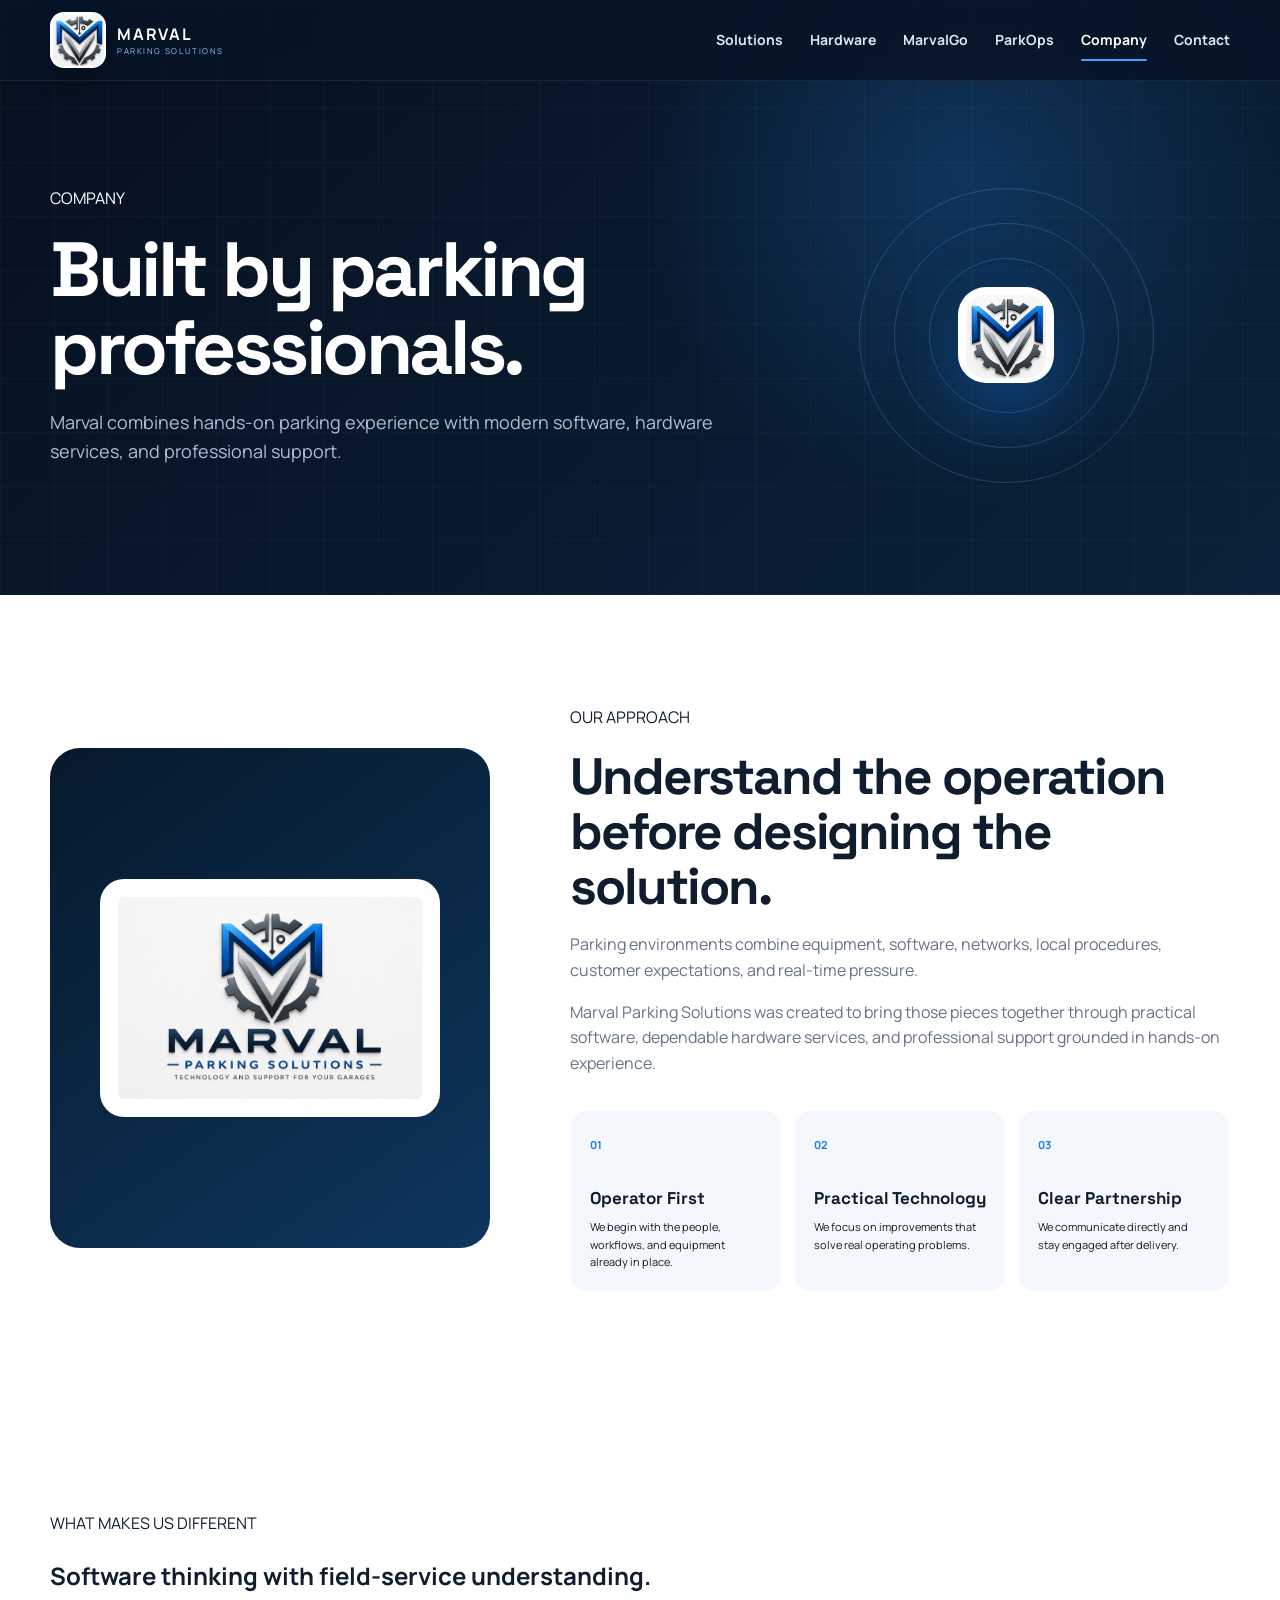
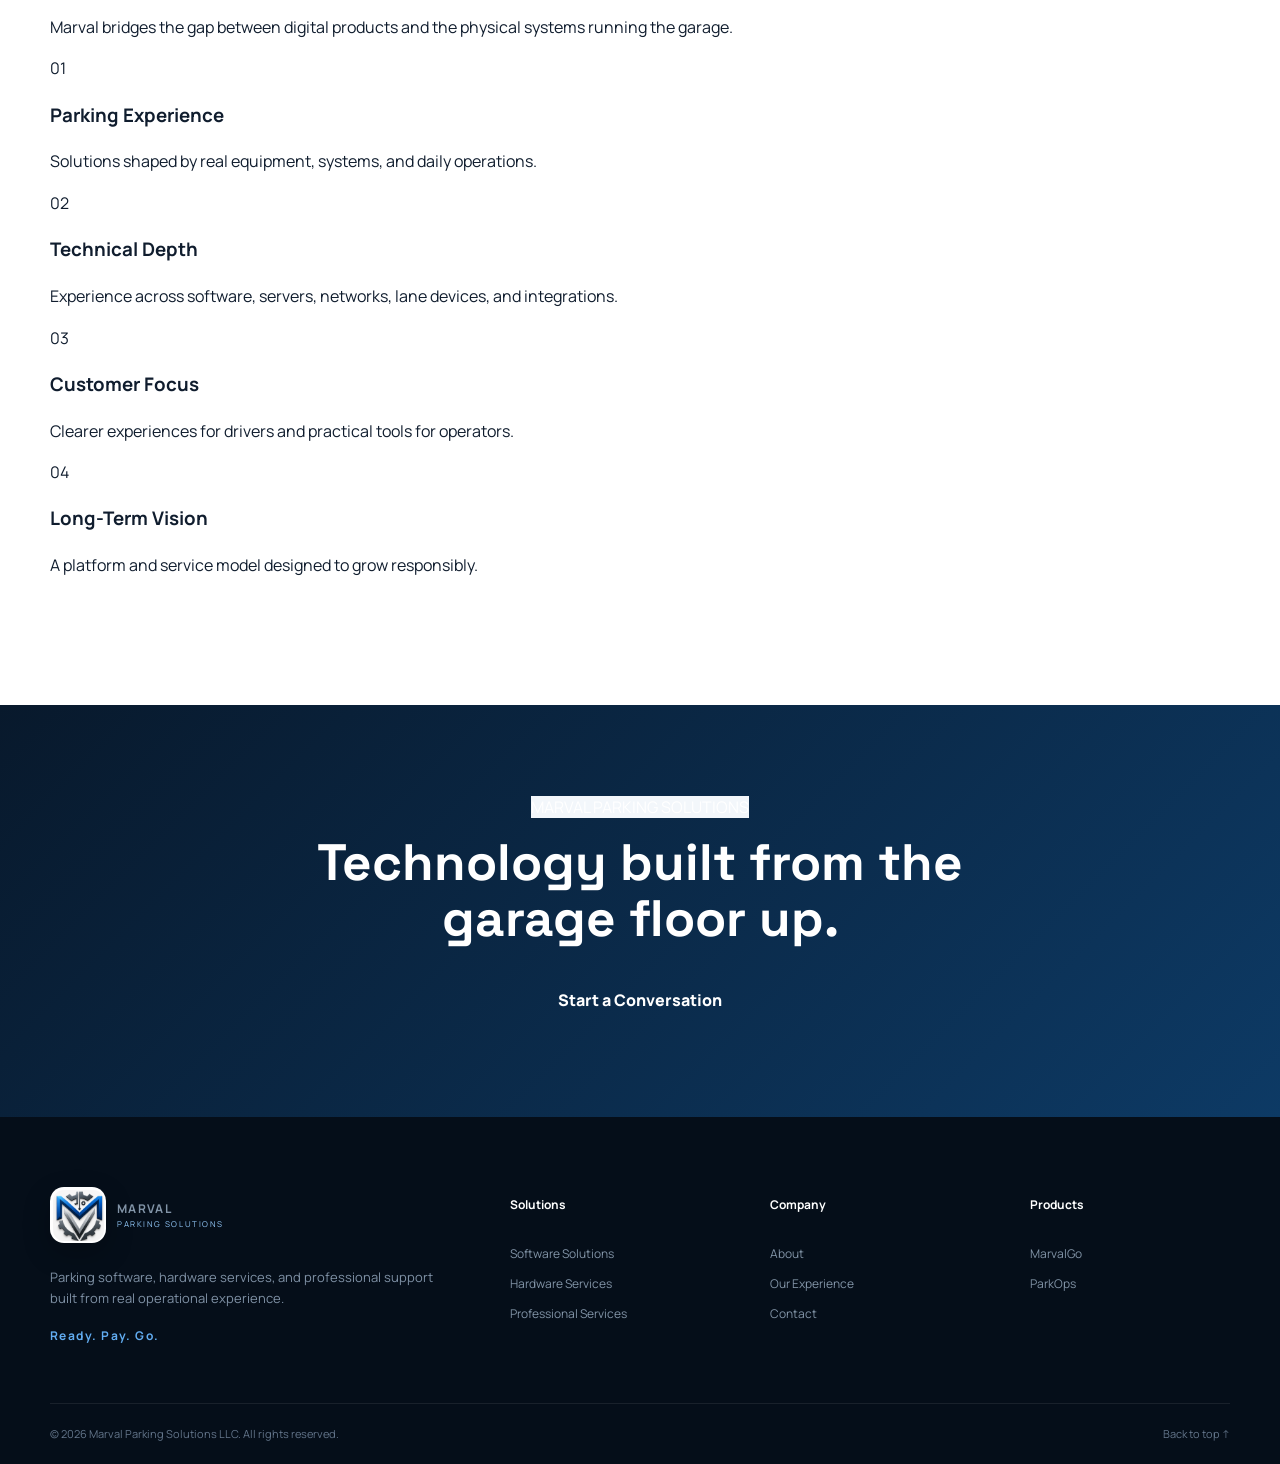
==== commit 71661b9f: "V9.1" ====
--- a/company.html
+++ b/company.html
@@ -1,20 +1,5 @@
-<<<<<<< HEAD
-<!DOCTYPE html><html lang="en"><head><meta charset="UTF-8"><meta name="viewport" content="width=device-width, initial-scale=1.0"><meta name="theme-color" content="#071426"><meta name="description" content="Learn about Marval Parking Solutions and our operator-first approach."><title>About Marval Parking Solutions</title><link rel="icon" href="assets/favicon.png" type="image/png"><link rel="preconnect" href="https://fonts.googleapis.com"><link rel="preconnect" href="https://fonts.gstatic.com" crossorigin><link href="https://fonts.googleapis.com/css2?family=Manrope:wght@400;500;600;700;800&family=Space+Grotesk:wght@500;600;700&display=swap" rel="stylesheet"><link rel="stylesheet" href="styles-v9-4.css?v=9401"></head><body id="top"><a class="skip-link" href="#main">Skip to content</a><header class="site-header"><div class="nav-wrap container">
+<!DOCTYPE html><html lang="en"><head><meta charset="UTF-8"><meta name="viewport" content="width=device-width, initial-scale=1.0"><meta name="theme-color" content="#071426"><meta name="description" content="Learn about Marval Parking Solutions and our operator-first approach."><title>About Marval Parking Solutions</title><link rel="icon" href="assets/favicon.png" type="image/png"><link rel="preconnect" href="https://fonts.googleapis.com"><link rel="preconnect" href="https://fonts.gstatic.com" crossorigin><link href="https://fonts.googleapis.com/css2?family=Manrope:wght@400;500;600;700;800&family=Space+Grotesk:wght@500;600;700&display=swap" rel="stylesheet"><link rel="stylesheet" href="styles.css"></head><body id="top"><a class="skip-link" href="#main">Skip to content</a><header class="site-header"><div class="nav-wrap container">
 <a class="brand" href="index.html" aria-label="Marval Parking Solutions home"><span class="brand-logo-tile"><img src="assets/marval-emblem.png" alt=""></span><span class="brand-copy"><strong>MARVAL</strong><small>PARKING SOLUTIONS</small></span></a>
 <button class="menu-toggle" aria-expanded="false" aria-controls="primary-nav" aria-label="Open navigation"><span></span><span></span><span></span></button>
 <nav id="primary-nav" class="primary-nav" aria-label="Primary navigation"><a href="solutions.html">Solutions</a><a href="hardware.html">Hardware</a><a href="marvalgo.html">MarvalGo</a><a href="parkops.html">ParkOps</a><a href="company.html" class="active">Company</a><a href="contact.html">Contact</a></nav>
-</div></header><main id="main"><section class="page-hero-v9"><div class="page-hero-grid container"><div class="reveal"><span class="section-kicker">COMPANY</span><h1>Built by parking professionals.</h1><p>Marval combines hands-on parking experience with modern software, hardware services, and professional support.</p></div><div class="page-orbit reveal"><span></span><span></span><span></span><div class="orbit-logo"><img src="assets/marval-emblem.png" alt="Marval emblem"></div></div></div></section><section class="section" id="experience"><div class="container company-story"><div class="logo-panel-v9 reveal"><img src="assets/marval-logo.png" alt="Marval Parking Solutions logo"></div><div class="reveal"><span class="section-kicker">OUR APPROACH</span><h2>Understand the operation before designing the solution.</h2><p class="lead">Parking environments combine equipment, software, networks, local procedures, customer expectations, and real-time pressure.</p><p>Marval Parking Solutions was created to bring those pieces together through practical software, dependable hardware services, and professional support grounded in hands-on experience.</p><div class="company-values"><article><b>01</b><h3>Operator First</h3><p>We begin with the people, workflows, and equipment already in place.</p></article><article><b>02</b><h3>Practical Technology</h3><p>We focus on improvements that solve real operating problems.</p></article><article><b>03</b><h3>Clear Partnership</h3><p>We communicate directly and stay engaged after delivery.</p></article></div></div></div></section><section class="section experience-section"><div class="container"><div class="section-heading centered reveal"><span class="section-kicker">WHAT MAKES US DIFFERENT</span><h2>Software thinking with field-service understanding.</h2><p>Marval bridges the gap between digital products and the physical systems running the garage.</p></div><div class="why-grid"><article class="why-card reveal"><span>01</span><h3>Parking Experience</h3><p>Solutions shaped by real equipment, systems, and daily operations.</p></article><article class="why-card reveal"><span>02</span><h3>Technical Depth</h3><p>Experience across software, servers, networks, lane devices, and integrations.</p></article><article class="why-card reveal"><span>03</span><h3>Customer Focus</h3><p>Clearer experiences for drivers and practical tools for operators.</p></article><article class="why-card reveal"><span>04</span><h3>Long-Term Vision</h3><p>A platform and service model designed to grow responsibly.</p></article></div></div></section><section class="page-cta"><div class="container reveal"><span class="section-kicker light">MARVAL PARKING SOLUTIONS</span><h2>Technology built from the garage floor up.</h2><a class="button button-primary" href="contact.html">Start a Conversation</a></div></section></main><footer class="site-footer"><div class="container footer-grid"><div class="footer-brand"><a class="brand brand-footer" href="index.html"><span class="brand-logo-tile"><img src="assets/marval-emblem.png" alt=""></span><span class="brand-copy"><strong>MARVAL</strong><small>PARKING SOLUTIONS</small></span></a><p>Parking software, hardware services, and professional support built from real operational experience.</p><strong class="footer-tagline">Ready. Pay. Go.</strong></div><div><h4>Solutions</h4><a href="solutions.html">Software Solutions</a><a href="hardware.html">Hardware Services</a><a href="solutions.html#professional">Professional Services</a></div><div><h4>Company</h4><a href="company.html">About</a><a href="company.html#experience">Our Experience</a><a href="contact.html">Contact</a></div><div><h4>Products</h4><a href="marvalgo.html">MarvalGo</a><a href="parkops.html">ParkOps</a></div></div><div class="container footer-bottom"><span>© <span id="year"></span> Marval Parking Solutions LLC. All rights reserved.</span><a href="#top">Back to top ↑</a></div></footer><script src="script-v9-4.js?v=9401"></script></body></html>
-=======
-<!doctype html><html lang="en"><head><meta charset="utf-8"><meta name="viewport" content="width=device-width,initial-scale=1">
-<title>About Marval Parking Solutions</title><meta name="description" content="Marval Parking Solutions builds operator-first parking technology."><meta name="robots" content="index,follow">
-<link rel="icon" href="assets/favicon.png" type="image/png"><link rel="stylesheet" href="styles-v8.css"></head><body><header class="site-header"><div class="container nav">
-<a class="brand" href="index.html"><img src="assets/marval-emblem.png" alt="Marval Parking Solutions emblem"><span class="brand-copy"><strong>MARVAL</strong><small>PARKING SOLUTIONS</small></span></a>
-<button class="menu-btn" id="menuButton" aria-label="Open menu" aria-expanded="false"><span></span><span></span><span></span></button>
-<nav class="nav-links" id="navLinks"><a href="index.html" class="">Home</a><a href="marvalgo.html" class="">MarvalGo</a><a href="parkops.html" class="">ParkOps</a><a href="solutions.html" class="">Solutions</a><a href="company.html" class="active">Company</a><a href="contact.html" class="">Contact</a></nav><a class="btn small" href="contact.html">Contact Us</a>
-</div></header><main><section class="page-hero"><div class="container"><p class="eyebrow">Company</p><h1>Built from the garage floor up.</h1><p class="lead">Marval Parking Solutions brings hands-on parking operations experience into the design of practical modern technology.</p></div></section>
-<section class="section"><div class="container split"><div class="logo-panel"><img src="assets/marval-logo.png" alt="Marval Parking Solutions logo"></div><div><p class="eyebrow">Our approach</p><h2>Understand the operation before designing the software.</h2><p class="lead" style="margin-top:20px">Parking environments are rarely simple. They include legacy equipment, different vendors, local operating rules, customer expectations, and real-time pressure.</p><div class="check-grid"><div>Operator-first thinking</div><div>Practical integrations</div><div>Clear customer experiences</div><div>Scalable portfolio management</div></div></div></div></section></main><footer><div class="container footer-grid">
-<div class="footer-brand"><img src="assets/marval-emblem.png" alt=""><div><strong>Marval Parking Solutions LLC</strong><span>Modern parking technology built for real operations.</span></div></div>
-<div class="footer-links"><a href="marvalgo.html">MarvalGo</a><a href="parkops.html">ParkOps</a><a href="contact.html">Contact</a></div>
-<div class="copyright">© <span id="year"></span> Marval Parking Solutions LLC</div>
-</div></footer><script src="script-v8.js"></script></body></html>
->>>>>>> parent of f3bc91b (Marval Parking Solutions V9.1)
+</div></header><main id="main"><section class="page-hero-v9"><div class="page-hero-grid container"><div class="reveal"><span class="section-kicker">COMPANY</span><h1>Built by parking professionals.</h1><p>Marval combines hands-on parking experience with modern software, hardware services, and professional support.</p></div><div class="page-orbit reveal"><span></span><span></span><span></span><div class="orbit-logo"><img src="assets/marval-emblem.png" alt="Marval emblem"></div></div></div></section><section class="section" id="experience"><div class="container company-story"><div class="logo-panel-v9 reveal"><img src="assets/marval-logo.png" alt="Marval Parking Solutions logo"></div><div class="reveal"><span class="section-kicker">OUR APPROACH</span><h2>Understand the operation before designing the solution.</h2><p class="lead">Parking environments combine equipment, software, networks, local procedures, customer expectations, and real-time pressure.</p><p>Marval Parking Solutions was created to bring those pieces together through practical software, dependable hardware services, and professional support grounded in hands-on experience.</p><div class="company-values"><article><b>01</b><h3>Operator First</h3><p>We begin with the people, workflows, and equipment already in place.</p></article><article><b>02</b><h3>Practical Technology</h3><p>We focus on improvements that solve real operating problems.</p></article><article><b>03</b><h3>Clear Partnership</h3><p>We communicate directly and stay engaged after delivery.</p></article></div></div></div></section><section class="section experience-section"><div class="container"><div class="section-heading centered reveal"><span class="section-kicker">WHAT MAKES US DIFFERENT</span><h2>Software thinking with field-service understanding.</h2><p>Marval bridges the gap between digital products and the physical systems running the garage.</p></div><div class="why-grid"><article class="why-card reveal"><span>01</span><h3>Parking Experience</h3><p>Solutions shaped by real equipment, systems, and daily operations.</p></article><article class="why-card reveal"><span>02</span><h3>Technical Depth</h3><p>Experience across software, servers, networks, lane devices, and integrations.</p></article><article class="why-card reveal"><span>03</span><h3>Customer Focus</h3><p>Clearer experiences for drivers and practical tools for operators.</p></article><article class="why-card reveal"><span>04</span><h3>Long-Term Vision</h3><p>A platform and service model designed to grow responsibly.</p></article></div></div></section><section class="page-cta"><div class="container reveal"><span class="section-kicker light">MARVAL PARKING SOLUTIONS</span><h2>Technology built from the garage floor up.</h2><a class="button button-primary" href="contact.html">Start a Conversation</a></div></section></main><footer class="site-footer"><div class="container footer-grid"><div class="footer-brand"><a class="brand brand-footer" href="index.html"><span class="brand-logo-tile"><img src="assets/marval-emblem.png" alt=""></span><span class="brand-copy"><strong>MARVAL</strong><small>PARKING SOLUTIONS</small></span></a><p>Parking software, hardware services, and professional support built from real operational experience.</p><strong class="footer-tagline">Ready. Pay. Go.</strong></div><div><h4>Solutions</h4><a href="solutions.html">Software Solutions</a><a href="hardware.html">Hardware Services</a><a href="solutions.html#professional">Professional Services</a></div><div><h4>Company</h4><a href="company.html">About</a><a href="company.html#experience">Our Experience</a><a href="contact.html">Contact</a></div><div><h4>Products</h4><a href="marvalgo.html">MarvalGo</a><a href="parkops.html">ParkOps</a></div></div><div class="container footer-bottom"><span>© <span id="year"></span> Marval Parking Solutions LLC. All rights reserved.</span><a href="#top">Back to top ↑</a></div></footer><script src="script.js"></script></body></html>
--- a/styles.css
+++ b/styles.css
@@ -0,0 +1,58 @@
+
+:root{--navy:#071426;--text:#101d2e;--muted:#667386;--line:#dfe6ef;--surface:#f4f7fb;--shadow:0 26px 80px rgba(17,43,76,.12)}
+*{box-sizing:border-box}html{scroll-behavior:smooth}body{margin:0;font-family:Manrope,sans-serif;color:#101d2e;line-height:1.6}a{text-decoration:none;color:inherit}.wrap{width:min(1180px,calc(100% - 40px));margin:auto}header{position:fixed;inset:0 0 auto;z-index:20;background:#071426cc;backdrop-filter:blur(16px);border-bottom:1px solid #ffffff12}.nav{height:80px;display:flex;align-items:center;gap:32px}.brand{display:flex;align-items:center;gap:11px;color:#fff}.logo{display:grid;place-items:center;width:44px;height:44px;border-radius:13px;background:linear-gradient(145deg,#1689f6,#0d559f);font:700 25px Space Grotesk}.brand span:last-child{display:flex;flex-direction:column;line-height:1}.brand b{letter-spacing:.11em}.brand small{font-size:8px;letter-spacing:.2em;color:#93c9fa;margin-top:5px}.nav nav{margin-left:auto;display:flex;gap:27px}.nav nav a{color:#dce8f6;font-size:14px;font-weight:700}.navcta{border:1px solid #ffffff55;color:#fff;padding:10px 18px;border-radius:999px;font-weight:700;font-size:14px}.menu{display:none;margin-left:auto;background:none;border:0;color:#fff;font-size:24px}.hero{min-height:900px;padding-top:80px;background:linear-gradient(135deg,#06101f,#0b2037 60%,#092a4b);color:#fff;position:relative;overflow:hidden}.gridbg{position:absolute;inset:0;background-image:linear-gradient(#ffffff07 1px,transparent 1px),linear-gradient(90deg,#ffffff07 1px,transparent 1px);background-size:55px 55px;mask-image:linear-gradient(#000,transparent)}.hero-grid{min-height:740px;display:grid;grid-template-columns:1fr 1.05fr;gap:60px;align-items:center;position:relative}.eyebrow,section small{font-size:11px;letter-spacing:.16em;font-weight:800;color:#6fb5fa}.eyebrow{display:inline-flex;align-items:center;gap:9px;border:1px solid #ffffff20;border-radius:999px;padding:8px 12px}.eyebrow i{width:8px;height:8px;border-radius:50%;background:#1fc88a;box-shadow:0 0 0 8px #1fc88a22}.hero h1,.heading h2,.copy h2,.split h2,.contact h2{font-family:Space Grotesk;font-size:clamp(40px,5vw,72px);line-height:1.04;letter-spacing:-.045em;margin:24px 0}.hero-copy>p{color:#b4c4d7;font-size:18px}.actions{display:flex;gap:13px;margin:34px 0}.btn{display:inline-flex;justify-content:center;border-radius:13px;padding:14px 22px;font-weight:800;border:0}.primary{background:linear-gradient(135deg,#1787f4,#0e65c3);color:#fff;box-shadow:0 15px 35px #1680e844}.ghost{border:1px solid #ffffff33;color:#fff}.proof{display:grid;grid-template-columns:repeat(3,1fr);border-top:1px solid #ffffff1a;padding-top:23px;gap:12px}.proof div{display:flex;flex-direction:column}.proof span{font-size:11px;color:#8295ab}.scene{background:#081a2cdd;border:1px solid #ffffff1c;border-radius:28px;padding:17px;position:relative;box-shadow:0 40px 90px #0006}.scene-head{display:flex;justify-content:space-between;font-size:9px;letter-spacing:.13em;color:#8da0b3;padding:5px 5px 14px}.scene-head span:last-child{display:flex;gap:7px;align-items:center}.scene-head i{width:7px;height:7px;border-radius:50%;background:#1fc88a}.garage{height:280px;background:linear-gradient(#20384f 0 57%,#17283a 57%);border-radius:19px;overflow:hidden;position:relative}.lane{position:absolute;inset:auto 0 0;height:125px;background:#182635}.lane:after{content:"";position:absolute;left:5%;right:5%;bottom:30px;height:4px;background:repeating-linear-gradient(90deg,#fff 0 36px,transparent 36px 65px);opacity:.55}.car{position:absolute;width:86px;height:34px;border-radius:22px 22px 8px 8px;background:#167fde;bottom:43px;left:-100px;animation:drive 8s infinite}.car i{position:absolute;width:42px;height:19px;background:#71c1fb;left:22px;top:-14px;border-radius:18px 18px 0 0}.car b{position:absolute;width:15px;height:15px;border:4px solid #344657;background:#06111c;border-radius:50%;bottom:-7px}.car b:nth-of-type(1){left:13px}.car b:nth-of-type(2){right:13px}@keyframes drive{0%{left:-100px}20%,50%{left:75px}70%{left:310px}100%{left:580px}}.station{position:absolute;width:48px;height:100px;background:#d6e0e9;left:187px;bottom:20px;border-radius:7px}.station i{position:absolute;width:26px;height:23px;background:#14344b;left:11px;top:17px;border:3px solid #2599f2}.gate{position:absolute;width:28px;height:75px;background:#dce7ef;right:90px;bottom:20px}.gate i{position:absolute;width:11px;height:11px;border-radius:50%;background:#f6575b;left:8px;top:10px;animation:light 8s infinite}.gate b{position:absolute;width:140px;height:10px;background:repeating-linear-gradient(90deg,#fff 0 25px,#ed5155 25px 44px);left:17px;top:19px;transform-origin:left;animation:open 8s infinite}@keyframes open{0%,53%{transform:rotate(0)}63%,83%{transform:rotate(-70deg)}}@keyframes light{0%,53%{background:#f6575b}63%,83%{background:#22cc8a}}.exit{position:absolute;right:20px;top:-70px;background:#176ec5;border-radius:5px;padding:6px 11px;font-size:10px;font-weight:800}.steps{display:grid;grid-template-columns:1fr 1fr;gap:8px;margin-top:11px}.steps>div{display:flex;gap:9px;align-items:center;background:#ffffff08;border:1px solid #ffffff0d;border-radius:12px;padding:10px;color:#667e95;font-size:11px}.steps span b,.steps span small{display:block}.steps small{font-size:8px;letter-spacing:0;color:#6f8499}.steps .active{background:#1379db22;border-color:#409af866;color:#fff}.approved{position:absolute;left:-23px;bottom:91px;background:#fff;color:#112238;border-radius:13px;padding:10px 13px;display:flex;gap:9px;box-shadow:0 18px 40px #0006;font-style:normal}.approved>span b,.approved>span small{display:block}.approved>span b{font-size:10px}.approved>span small{font-size:8px;color:#798799}.tagbar{position:absolute;bottom:0;inset-inline:0;background:#020b14aa;border-top:1px solid #ffffff12}.tagbar .wrap{height:80px;display:flex;align-items:center;gap:15px}.tagbar i{width:5px;height:5px;background:#2188e9;border-radius:50%}.tagbar span{margin-left:auto;color:#8799ad;font-size:13px}.section{padding:110px 0}.heading{text-align:center;max-width:780px;margin:0 auto 55px}.heading h2,.copy h2,.split h2,.contact h2{font-size:clamp(36px,4vw,58px)}.heading p,.split p,.copy>p{color:#687587}.cards{display:grid;grid-template-columns:repeat(3,1fr);gap:18px}.card{border:1px solid #dfe6ee;border-radius:25px;padding:33px;min-height:540px;display:flex;flex-direction:column;position:relative;box-shadow:0 12px 35px #1634540a}.card em{position:absolute;right:26px;top:23px;font-style:normal;font-size:12px;color:#98a7b7}.card .icon{width:62px;height:62px;border-radius:18px;background:#e8f4ff;color:#1479d8;display:grid;place-items:center;font-size:30px}.card h3{font:700 26px Space Grotesk;margin:25px 0 12px}.card p{color:#6b7888}.card ul{list-style:none;padding:0;border-top:1px solid #e2e8ee}.card li{padding:10px 0;border-bottom:1px solid #e2e8ee;font-size:14px;font-weight:700}.card li:before{content:"✓";color:#147bdc;margin-right:9px}.card>a{margin-top:auto;color:#1475d2;font-weight:800;font-size:13px}.card.dark{background:linear-gradient(150deg,#0a2038,#0c355f);color:#fff;border-color:#174d7b}.card.dark p{color:#b3c7da}.card.dark ul,.card.dark li{border-color:#ffffff18}.card.dark a{color:#71bcff}.light{background:#f3f7fb}.two{display:grid;grid-template-columns:1fr 1fr;gap:85px;align-items:center}.ops{min-height:530px;border-radius:32px;background:linear-gradient(145deg,#091a2d,#103456);position:relative;overflow:hidden}.dash{position:absolute;left:42px;right:42px;top:67px;background:#fff;border-radius:18px;padding:23px;box-shadow:0 25px 55px #0005}.dash h4{display:flex;justify-content:space-between;border-bottom:1px solid #e5eaf0;padding-bottom:18px}.dash h4 i{width:12px;height:12px;background:#1dc78a;border-radius:50%;box-shadow:0 0 0 7px #1dc78a22}.dash div{display:flex;justify-content:space-between;border-bottom:1px solid #edf1f4;padding:13px 0;font-size:11px}.dash div b{color:#14a774}.ops aside{position:absolute;left:25px;bottom:40px;background:#fff;border-radius:16px;padding:17px 20px;box-shadow:0 20px 40px #0004}.ops aside small,.ops aside b{display:block}.ops aside b{font:700 27px Space Grotesk}.copy .lead{font-size:19px;color:#2d3d50}.copy ol{list-style:none;padding:0}.copy ol li{padding:15px 0;border-top:1px solid #dce3ea;font-size:13px;color:#6b7888}.copy ol b{display:block;color:#132135;font-size:15px}.hardware{background:#071728;color:#fff}.split{display:grid;grid-template-columns:1.2fr .8fr;gap:70px;align-items:end;margin-bottom:50px}.hardware .split p{color:#9bafc3}.hwgrid{display:grid;grid-template-columns:1.2fr 1fr 1fr;gap:16px}.hw{min-height:360px;background:linear-gradient(145deg,#10263d,#0c1d2d);border:1px solid #ffffff14;border-radius:24px;padding:26px;display:flex;flex-direction:column}.hw.big{grid-row:span 2;min-height:736px}.hw.wide{grid-column:span 2;display:grid;grid-template-columns:1fr 1.2fr;align-items:center}.hw>span,.hw.wide span{font-size:10px;letter-spacing:.15em;color:#55aaf6;font-weight:800}.hw h3{font:700 23px Space Grotesk;margin:8px 0}.hw p{font-size:13px;color:#99aabd}.device{height:190px;display:grid;place-items:center;font-size:90px;color:#9fc9ef;background:radial-gradient(circle,#167ed044,transparent 65%);margin:-5px}.gateart{height:500px;position:relative;background:linear-gradient(#12253a 65%,#1b2d3e 65%);margin:-26px -26px 24px}.gateart i{position:absolute;width:70px;height:170px;background:#dfe7ee;left:65px;bottom:70px;border-radius:8px}.gateart b{position:absolute;width:330px;height:16px;background:repeating-linear-gradient(90deg,#fff 0 42px,#ee5054 42px 73px);left:122px;bottom:202px;border-radius:8px;transform-origin:left;animation:hwgate 5s infinite}@keyframes hwgate{50%{transform:rotate(-35deg)}}.rings{width:160px;height:160px;border-radius:50%;border:1px solid #4fafff55;display:grid;place-items:center;margin:auto;font:700 25px Space Grotesk;box-shadow:inset 0 0 0 25px #167ddd16,inset 0 0 0 50px #167ddd12}.pill{display:inline-block;background:#e8f4ff;color:#1674d2;border-radius:999px;padding:8px 13px;font-size:10px;letter-spacing:.15em;font-weight:800}.checks{list-style:none;padding:0}.checks li{padding:10px 0 10px 43px;position:relative;color:#6c7887;font-size:13px}.checks li:before{content:"✓";position:absolute;left:0;width:30px;height:30px;border-radius:10px;background:#def6ec;color:#12a66f;display:grid;place-items:center;font-weight:900}.checks b{display:block;color:#142235;font-size:15px}.phonewrap{min-height:650px;display:grid;place-items:center;background:radial-gradient(circle,#1483ef33,transparent 62%)}.phone{width:300px;height:610px;background:#06111d;border-radius:46px;padding:12px;box-shadow:0 40px 80px #0c315044;position:relative}.notch{position:absolute;z-index:2;top:18px;left:50%;transform:translateX(-50%);width:100px;height:24px;background:#06111d;border-radius:20px}.screen{height:100%;border-radius:36px;background:#f3f8fc;padding:42px 20px 20px;text-align:center;position:relative;overflow:hidden}.phbrand{display:flex;gap:10px;text-align:left}.phbrand i{width:33px;height:33px;border-radius:10px;background:#1479d9;color:#fff;display:grid;place-items:center;font-style:normal;font-weight:800}.phbrand span b,.phbrand span small{display:block}.phbrand small{font-size:8px}.scan{font-size:70px;color:#1681e3;margin:30px 0 0}.screen>small{color:#15916a}.screen h4{margin:4px}.screen>strong{font:700 39px Space Grotesk}.ticket{margin:18px 0;background:#fff;border:1px solid #dfe7ee;border-radius:13px;padding:5px 12px}.ticket span{display:flex;justify-content:space-between;padding:9px 0;border-bottom:1px solid #edf1f4;font-size:10px}.ticket span:last-child{border:0}.screen button{width:100%;border:0;border-radius:12px;background:#1479d9;color:#fff;padding:13px;font-weight:800}.success{position:absolute;inset:85px 15px 15px;background:#f3f8fc;padding-top:80px;opacity:0;animation:success 9s infinite}.success i{display:grid;place-items:center;width:80px;height:80px;margin:auto;border-radius:50%;background:#ddf6ec;color:#18ad78;font-size:40px;font-style:normal}.success h3{font:700 21px Space Grotesk}.success p{font-size:10px;color:#748294}@keyframes success{0%,45%{opacity:0;transform:translateY(20px)}55%,90%{opacity:1;transform:none}}.why{display:grid;grid-template-columns:repeat(4,1fr);gap:15px}.why article{background:#fff;border:1px solid #e0e7ee;border-radius:20px;padding:27px;min-height:235px}.why article span{color:#147bdc;font-size:11px;font-weight:800}.why h3{font:700 20px Space Grotesk;margin-top:45px}.why p{font-size:13px;color:#6c7888}.process{display:grid;grid-template-columns:repeat(4,1fr);gap:35px}.process article{border-top:2px solid #dfe6ed;padding-top:20px}.process span{display:grid;place-items:center;width:38px;height:38px;border-radius:12px;background:#e8f3fe;color:#1478d8;font-size:11px;font-weight:800}.process h3{font:700 20px Space Grotesk}.process p{font-size:13px;color:#6c7888}.contact{padding:105px 0;background:linear-gradient(135deg,#091b30,#0b3762);color:#fff}.contactcopy p{color:#afc1d5;font-size:17px}.contactcopy hr{border:0;border-top:1px solid #ffffff1f;margin:45px 0 23px}.contactcopy>a{display:block;margin-top:7px;font-weight:700}.contact form{background:#fff;color:#172438;border-radius:26px;padding:29px}.contact form>div{display:grid;grid-template-columns:1fr 1fr;gap:14px}.contact label{display:block;font-size:11px;font-weight:800;margin-bottom:14px;color:#495769}.contact input,.contact select,.contact textarea{display:block;width:100%;margin-top:7px;border:1px solid #dce4ec;border-radius:11px;background:#f8fafc;padding:12px;outline:none}.contact form .btn{width:100%}.contact form>small{display:block;text-align:center;color:#8a96a5;margin-top:9px;font-size:9px}footer{background:#050e18;color:#fff;padding:65px 0 20px}.foot{display:grid;grid-template-columns:2fr 1fr 1fr 1fr;gap:55px}.foot>div{display:flex;flex-direction:column;gap:10px}.foot>div:first-child p{color:#8193a7;font-size:13px;max-width:380px}.foot>div:first-child>strong{color:#5facef;letter-spacing:.12em;font-size:12px}.foot h4{font-size:12px}.foot>div:not(:first-child) a{font-size:12px;color:#8193a7}.bottom{border-top:1px solid #ffffff12;margin-top:50px;padding-top:20px;color:#64768a;font-size:11px;display:flex;justify-content:space-between}.reveal{opacity:0;transform:translateY(25px);transition:.8s}.reveal.visible{opacity:1;transform:none}
+@media(max-width:900px){.nav nav{position:fixed;left:20px;right:20px;top:88px;background:#0b2037;border-radius:17px;padding:18px;display:none;flex-direction:column}.nav nav.open{display:flex}.menu{display:block}.navcta{display:none}.hero{min-height:1250px}.hero-grid,.two{grid-template-columns:1fr}.hero-grid{padding:80px 0 130px}.cards{grid-template-columns:1fr}.card{min-height:auto}.hwgrid{grid-template-columns:1fr 1fr}.hw.big{grid-column:span 2;grid-row:auto}.hw.wide{grid-column:span 2}.why{grid-template-columns:1fr 1fr}.foot{grid-template-columns:2fr 1fr 1fr}.foot>div:last-child{grid-column:2}.split{grid-template-columns:1fr;gap:15px}}
+@media(max-width:600px){.wrap{width:calc(100% - 28px)}.nav{height:70px}.hero{padding-top:70px;min-height:1220px}.hero h1{font-size:43px}.hero-copy{text-align:center}.actions{flex-direction:column}.proof{grid-template-columns:1fr;text-align:left}.scene{padding:10px}.garage{height:245px}.station{left:145px}.gate{right:62px}.gate b{width:105px}@keyframes drive{0%{left:-100px}20%,50%{left:48px}70%{left:205px}100%{left:420px}}.approved{left:8px;bottom:83px}.tagbar span{display:none}.section{padding:80px 0}.heading h2,.copy h2,.split h2,.contact h2{font-size:37px}.two{gap:45px}.ops{min-height:450px}.dash{left:16px;right:16px;top:45px}.hwgrid{grid-template-columns:1fr}.hw.big,.hw.wide{grid-column:auto}.hw.wide{display:block}.gateart b{width:230px}.why{grid-template-columns:1fr}.process{grid-template-columns:1fr}.contact form>div{grid-template-columns:1fr}.foot{grid-template-columns:1fr 1fr}.foot>div:first-child{grid-column:span 2}.foot>div:last-child{grid-column:auto}.bottom{flex-direction:column;gap:8px}}
+@media(prefers-reduced-motion:reduce){*{scroll-behavior:auto!important;animation:none!important;transition:none!important}.reveal{opacity:1;transform:none}}
+
+/* Multi-page V9 */
+.primary-nav a.active{color:#fff;position:relative}.primary-nav a.active:after{content:"";position:absolute;left:0;right:0;bottom:-10px;height:2px;background:#43a5ff;border-radius:2px}
+.page-hero-v9{padding:185px 0 110px;background:radial-gradient(circle at 75% 30%,rgba(32,129,230,.25),transparent 31%),linear-gradient(135deg,#06101f,#0b223a);color:#fff;overflow:hidden;position:relative}.page-hero-v9:before{content:"";position:absolute;inset:0;background-image:linear-gradient(rgba(255,255,255,.025) 1px,transparent 1px),linear-gradient(90deg,rgba(255,255,255,.025) 1px,transparent 1px);background-size:54px 54px}.page-hero-grid{position:relative;display:grid;grid-template-columns:1.2fr .8fr;align-items:center;gap:60px}.page-hero-v9 h1{font-family:"Space Grotesk";font-size:clamp(46px,6vw,78px);line-height:1.02;letter-spacing:-.045em;margin:18px 0 22px;max-width:850px}.page-hero-v9 p{color:#afc0d3;font-size:18px;max-width:730px}.page-orbit{height:300px;position:relative;display:grid;place-items:center}.page-orbit>div{width:82px;height:82px;border-radius:25px;background:linear-gradient(145deg,#1887f2,#0b5caf);display:grid;place-items:center;font-family:"Space Grotesk";font-size:38px;font-weight:800;box-shadow:0 28px 65px rgba(17,119,218,.38)}.page-orbit span{position:absolute;border:1px solid rgba(90,177,255,.26);border-radius:50%;animation:ring 5s linear infinite}.page-orbit span:nth-child(1){width:155px;height:155px}.page-orbit span:nth-child(2){width:225px;height:225px;animation-delay:-1.5s}.page-orbit span:nth-child(3){width:295px;height:295px;animation-delay:-3s}
+.service-detail-grid{display:grid;grid-template-columns:repeat(3,1fr);gap:18px}.service-detail{border:1px solid var(--line);border-radius:24px;padding:31px;min-height:360px;background:#fff;transition:.3s}.service-detail:hover{transform:translateY(-6px);box-shadow:var(--shadow)}.service-detail>b,.lifecycle b,.company-values b{font-size:11px;color:#1680e5}.service-detail h3{font-family:"Space Grotesk";font-size:24px;margin:45px 0 12px}.service-detail p{color:var(--muted);font-size:14px}.service-detail ul,.service-column ul{list-style:none;padding:18px 0 0;margin:20px 0 0;border-top:1px solid var(--line)}.service-detail li,.service-column li{padding:8px 0;font-size:13px}.service-detail li:before,.service-column li:before{content:"✓";color:#1782e7;margin-right:8px}.page-cta{background:linear-gradient(135deg,#08192c,#0d3a65);color:#fff;padding:90px 0;text-align:center}.page-cta h2{font-family:"Space Grotesk";font-size:clamp(36px,4vw,55px);line-height:1.08;max-width:820px;margin:15px auto 28px}
+.hardware-service-columns{display:grid;grid-template-columns:repeat(3,1fr);gap:18px}.service-column{background:var(--surface);border-radius:26px;padding:35px;min-height:430px;border:1px solid #e1e8f0}.service-column>span{font-size:10px;letter-spacing:.16em;color:#167adb;font-weight:800}.service-column h3{font-family:"Space Grotesk";font-size:28px;margin:50px 0 10px}.lifecycle{display:grid;grid-template-columns:repeat(4,1fr);gap:16px}.lifecycle article{background:#fff;color:var(--text);border-radius:21px;padding:28px;border:1px solid var(--line);min-height:230px}.hardware-showcase .lifecycle article{background:#10253a;border-color:rgba(255,255,255,.08);color:#fff}.lifecycle h3{font-family:"Space Grotesk";font-size:21px;margin:42px 0 8px}.lifecycle p{font-size:13px;color:#758294}.hardware-showcase .lifecycle p{color:#9eafc1}
+.product-page-grid{display:grid;grid-template-columns:1fr 1fr;gap:90px;align-items:center}.product-page-grid h2,.company-story h2,.contact-page-grid h2{font-family:"Space Grotesk";font-size:clamp(38px,4vw,58px);line-height:1.08;letter-spacing:-.04em;margin:18px 0}.journey-demo{display:grid;place-items:center;min-height:620px;background:radial-gradient(circle,rgba(22,126,222,.22),transparent 63%)}.journey-screen{width:330px;min-height:565px;border:12px solid #07111d;border-radius:44px;background:linear-gradient(#f8fbfe,#eaf2f9);padding:38px 22px 22px;box-shadow:0 42px 85px rgba(10,44,79,.25)}.journey-head{display:flex;justify-content:space-between}.journey-head strong{font-family:"Space Grotesk"}.journey-head small{color:#6f7d8d}.journey-steps{display:flex;align-items:center;margin:28px 0}.journey-steps span{width:24px;height:24px;border-radius:8px;background:#d6e0ea;color:#8290a0;display:grid;place-items:center;font-size:9px;font-weight:800}.journey-steps span.on{background:#1680e4;color:#fff}.journey-steps i{height:2px;flex:1;background:#ccd9e5}.journey-ticket{background:#fff;border:1px solid #dfe7ee;border-radius:18px;padding:22px;text-align:center}.journey-ticket small{font-size:9px;color:#6e7c8c}.journey-ticket h3{font-family:"Space Grotesk";font-size:43px;margin:14px 0 0}.journey-ticket p{color:#6e7b8b;font-size:11px}.journey-ticket button{width:100%;border:0;border-radius:12px;padding:13px;background:#1479dc;color:#fff;font-weight:800}.journey-success{text-align:center;margin-top:25px}.journey-success b{display:grid;place-items:center;margin:auto;width:45px;height:45px;border-radius:50%;background:#daf6eb;color:#14a873}.journey-success h3{margin:10px 0 0}.journey-success p{margin:0;color:#6e7c8d;font-size:11px}
+.dashboard-demo{background:#0a1d31;color:#fff;border-radius:28px;padding:27px;box-shadow:0 40px 85px rgba(6,35,64,.24)}.dash-top{display:flex;justify-content:space-between;align-items:center;font-size:12px}.dash-top span{color:#9eb2c6}.dash-top i{display:inline-block;width:8px;height:8px;background:#1eca8a;border-radius:50%;margin-right:6px}.dash-metrics{display:grid;grid-template-columns:repeat(3,1fr);gap:10px;margin:24px 0}.dash-metrics article{background:#112b45;border-radius:14px;padding:16px}.dash-metrics small,.dash-metrics b{display:block}.dash-metrics small{font-size:9px;color:#8fa4b8}.dash-metrics b{font-family:"Space Grotesk";font-size:25px;margin-top:5px}.dash-chart{height:200px;background:#0d263f;border-radius:16px;padding:18px;display:flex;align-items:end;gap:10px}.dash-chart span{flex:1;background:linear-gradient(#3da4ff,#135ea6);border-radius:6px 6px 2px 2px;animation:bars 2.3s ease-in-out infinite alternate}.dash-chart span:nth-child(even){animation-delay:-1s}@keyframes bars{to{transform:scaleY(.83)}}.dash-list{margin-top:14px}.dash-list div{display:flex;justify-content:space-between;padding:13px;border-bottom:1px solid rgba(255,255,255,.08);font-size:11px}.dash-list b{color:#21cf8f}
+.company-story{display:grid;grid-template-columns:.8fr 1.2fr;gap:80px;align-items:center}.logo-panel-v9{background:linear-gradient(145deg,#07192c,#0d365e);border-radius:30px;padding:50px;min-height:500px;display:grid;place-items:center}.logo-panel-v9 img{width:100%;max-width:390px}.company-story>.reveal>p{color:var(--muted)}.company-values{display:grid;grid-template-columns:repeat(3,1fr);gap:12px;margin-top:35px}.company-values article{background:var(--surface);border-radius:17px;padding:20px}.company-values h3{font-family:"Space Grotesk";font-size:17px;margin:28px 0 6px}.company-values p{font-size:11px;margin:0}
+.contact-page-grid{display:grid;grid-template-columns:.9fr 1.1fr;gap:85px;align-items:start}.contact-cards{margin-top:40px}.contact-cards article{padding:18px 0;border-top:1px solid var(--line)}.contact-cards small{display:block;font-size:9px;letter-spacing:.14em;color:#748195;text-transform:uppercase;margin-bottom:5px}.contact-cards a,.contact-cards span{font-weight:700;font-size:14px}.contact-page-grid .contact-form{box-shadow:var(--shadow);border:1px solid var(--line)}
+@media(max-width:980px){.page-hero-grid,.product-page-grid,.company-story,.contact-page-grid{grid-template-columns:1fr}.page-orbit{display:none}.service-detail-grid{grid-template-columns:1fr 1fr}.hardware-service-columns{grid-template-columns:1fr}.lifecycle{grid-template-columns:1fr 1fr}.company-values{grid-template-columns:1fr 1fr}}
+@media(max-width:640px){.page-hero-v9{padding:135px 0 80px}.page-hero-v9 h1{font-size:44px}.service-detail-grid,.lifecycle,.company-values{grid-template-columns:1fr}.journey-screen{width:286px}.dash-metrics{grid-template-columns:1fr}.product-page-grid{gap:35px}}
+
+
+/* V9 corrected shared multi-page shell */
+.container{width:min(1180px,calc(100% - 40px));margin-inline:auto}
+.site-header{position:fixed;inset:0 0 auto;z-index:100;background:rgba(7,20,38,.9);backdrop-filter:blur(18px);border-bottom:1px solid rgba(255,255,255,.08)}
+.site-header.scrolled{box-shadow:0 12px 38px rgba(0,0,0,.2)}
+.nav-wrap{height:80px;display:flex;align-items:center;gap:32px}
+.primary-nav{display:flex;gap:27px;margin-left:auto;align-items:center}
+.primary-nav a{color:#dce8f6;font-size:14px;font-weight:700}
+.nav-cta{border:1px solid rgba(255,255,255,.34);color:#fff;padding:10px 18px;border-radius:999px;font-weight:700;font-size:14px}
+.menu-toggle{display:none;margin-left:auto;background:none;border:0;padding:8px}
+.menu-toggle span{display:block;width:24px;height:2px;background:#fff;margin:5px;border-radius:2px}
+.brand-logo-tile{width:56px;height:56px;border-radius:14px;background:#fff;display:grid;place-items:center;overflow:hidden;box-shadow:0 8px 24px rgba(0,0,0,.22);flex:0 0 auto}
+.brand-logo-tile img{width:51px;height:51px;object-fit:cover;object-position:center;border-radius:11px}
+.brand-copy{display:flex;flex-direction:column;line-height:1}
+.brand-copy strong{letter-spacing:.11em}
+.brand-copy small{font-size:8px;letter-spacing:.2em;color:#93c9fa;margin-top:5px}
+.logo-panel-v9 img{background:#fff;border-radius:24px;padding:18px}
+.page-orbit .orbit-logo{width:96px;height:96px;border-radius:28px;background:#fff;padding:8px;overflow:hidden;box-shadow:0 28px 65px rgba(17,119,218,.38);z-index:2}
+.page-orbit .orbit-logo img{width:100%;height:100%;object-fit:cover;border-radius:20px}
+.skip-link{position:fixed;top:-100px;left:16px;background:#fff;color:#111;padding:10px 15px;border-radius:9px;z-index:999}.skip-link:focus{top:16px}
+.contact-form{background:#fff;color:#142236;border-radius:27px;padding:30px}
+.field-row{display:grid;grid-template-columns:1fr 1fr;gap:15px}
+.contact-form label{display:block;font-size:11px;font-weight:800;color:#465466;margin-bottom:15px}
+.contact-form input,.contact-form textarea,.contact-form select{display:block;width:100%;margin-top:7px;border:1px solid #dbe3eb;background:#f8fafc;border-radius:11px;padding:12px 13px;outline:none}
+.contact-form input:focus,.contact-form textarea:focus,.contact-form select:focus{border-color:#1882e7;box-shadow:0 0 0 3px #e3f1ff}
+.button{display:inline-flex;align-items:center;justify-content:center;border-radius:13px;padding:14px 22px;font-weight:800;border:0;cursor:pointer}
+.form-button{width:100%;background:linear-gradient(135deg,#1787f4,#0e65c3);color:#fff;justify-content:space-between}
+.form-note{display:block;color:#8c98a7;margin-top:11px;text-align:center;font-size:9px}
+.site-footer{background:#050e19;color:#fff;padding:70px 0 22px}
+.footer-grid{display:grid;grid-template-columns:2fr 1fr 1fr 1fr;gap:60px}
+.brand-footer{margin-bottom:24px}.footer-brand p{color:#7f91a5;max-width:390px;font-size:13px}.footer-tagline{color:#62adf2;letter-spacing:.12em;font-size:12px}
+.footer-grid h4{font-size:12px;margin:8px 0 18px}.footer-grid>div:not(.footer-brand){display:flex;flex-direction:column;gap:11px}.footer-grid a{font-size:12px;color:#8294a7}.footer-grid a:hover{color:#fff}
+.footer-bottom{display:flex;justify-content:space-between;border-top:1px solid rgba(255,255,255,.08);margin-top:55px;padding-top:21px;color:#63758a;font-size:11px}
+.contact-page-grid>.reveal{padding-top:10px}.contact-page-grid .lead{font-size:18px;color:#58687b}.contact-cards article:last-child{border-bottom:1px solid var(--line)}
+@media(max-width:980px){.primary-nav{position:fixed;left:20px;right:20px;top:88px;background:#0b2037;border:1px solid rgba(255,255,255,.1);border-radius:17px;padding:18px;display:none;flex-direction:column;align-items:flex-start}.primary-nav.open{display:flex}.menu-toggle{display:block}.nav-cta{display:none}.footer-grid{grid-template-columns:2fr 1fr 1fr}.footer-grid>div:last-child{grid-column:2}}
+@media(max-width:640px){.container{width:calc(100% - 28px)}.nav-wrap{height:70px}.brand-logo-tile{width:46px;height:46px}.brand-logo-tile img{width:42px;height:42px}.field-row{grid-template-columns:1fr}.contact-form{padding:22px}.footer-grid{grid-template-columns:1fr 1fr;gap:38px}.footer-brand{grid-column:span 2}.footer-grid>div:last-child{grid-column:auto}.footer-bottom{flex-direction:column;gap:8px}}
+
+/* V9.1 header refinement */
+@media(min-width:981px){.nav-wrap,.nav{gap:38px}.primary-nav,.nav nav{margin-left:auto}.brand-logo-tile{box-shadow:0 10px 28px rgba(0,0,0,.24)}}
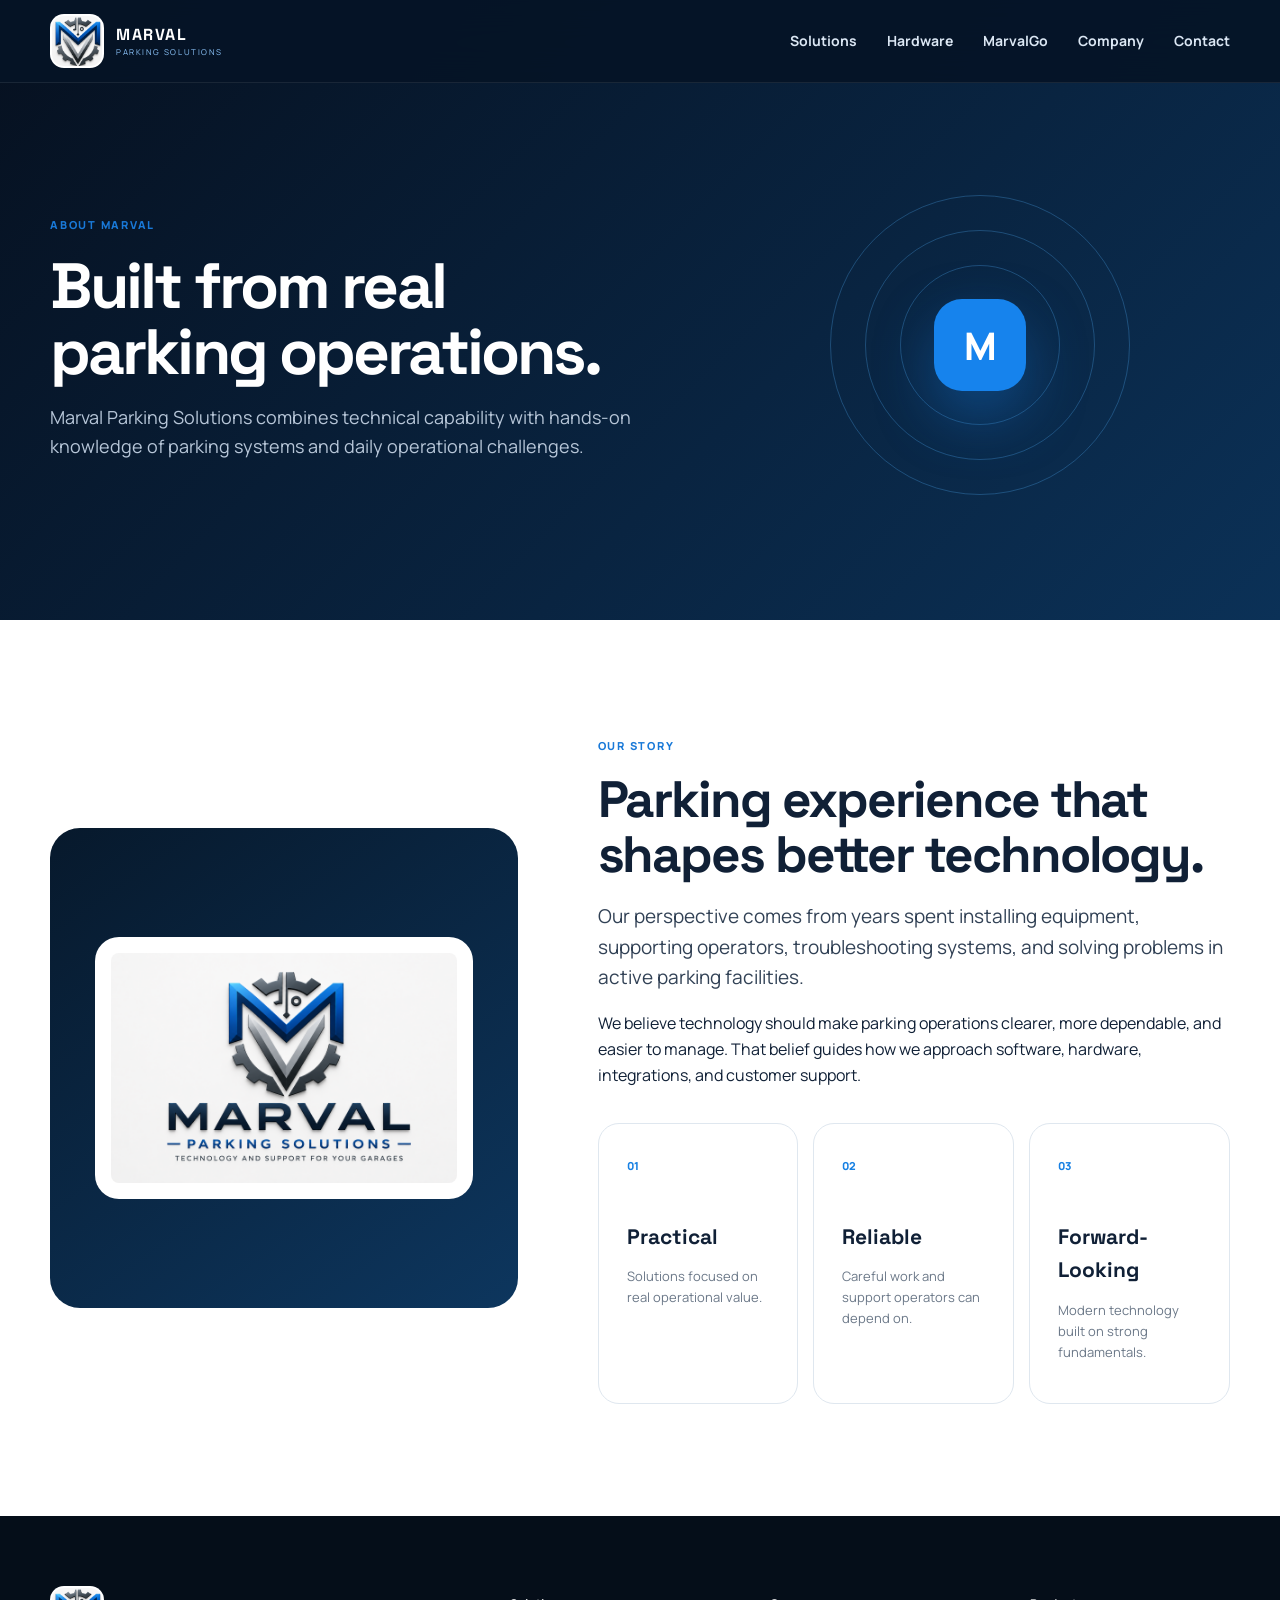
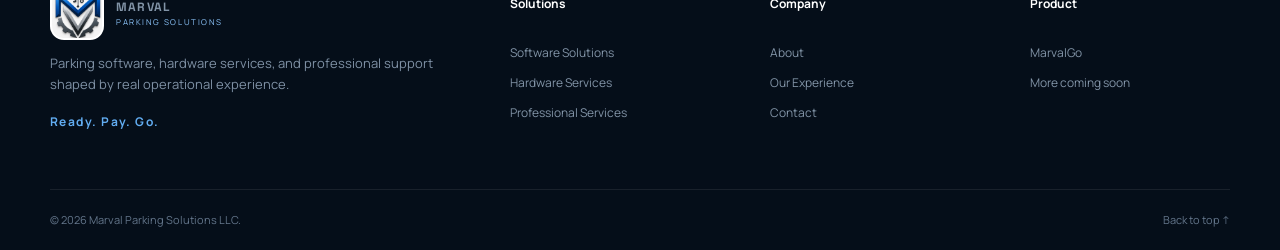
==== commit 89b4ad3c: "Marval Parking Solution V.10.1" ====
--- a/company.html
+++ b/company.html
@@ -1,5 +1 @@
-<!DOCTYPE html><html lang="en"><head><meta charset="UTF-8"><meta name="viewport" content="width=device-width, initial-scale=1.0"><meta name="theme-color" content="#071426"><meta name="description" content="Learn about Marval Parking Solutions and our operator-first approach."><title>About Marval Parking Solutions</title><link rel="icon" href="assets/favicon.png" type="image/png"><link rel="preconnect" href="https://fonts.googleapis.com"><link rel="preconnect" href="https://fonts.gstatic.com" crossorigin><link href="https://fonts.googleapis.com/css2?family=Manrope:wght@400;500;600;700;800&family=Space+Grotesk:wght@500;600;700&display=swap" rel="stylesheet"><link rel="stylesheet" href="styles.css"></head><body id="top"><a class="skip-link" href="#main">Skip to content</a><header class="site-header"><div class="nav-wrap container">
-<a class="brand" href="index.html" aria-label="Marval Parking Solutions home"><span class="brand-logo-tile"><img src="assets/marval-emblem.png" alt=""></span><span class="brand-copy"><strong>MARVAL</strong><small>PARKING SOLUTIONS</small></span></a>
-<button class="menu-toggle" aria-expanded="false" aria-controls="primary-nav" aria-label="Open navigation"><span></span><span></span><span></span></button>
-<nav id="primary-nav" class="primary-nav" aria-label="Primary navigation"><a href="solutions.html">Solutions</a><a href="hardware.html">Hardware</a><a href="marvalgo.html">MarvalGo</a><a href="parkops.html">ParkOps</a><a href="company.html" class="active">Company</a><a href="contact.html">Contact</a></nav>
-</div></header><main id="main"><section class="page-hero-v9"><div class="page-hero-grid container"><div class="reveal"><span class="section-kicker">COMPANY</span><h1>Built by parking professionals.</h1><p>Marval combines hands-on parking experience with modern software, hardware services, and professional support.</p></div><div class="page-orbit reveal"><span></span><span></span><span></span><div class="orbit-logo"><img src="assets/marval-emblem.png" alt="Marval emblem"></div></div></div></section><section class="section" id="experience"><div class="container company-story"><div class="logo-panel-v9 reveal"><img src="assets/marval-logo.png" alt="Marval Parking Solutions logo"></div><div class="reveal"><span class="section-kicker">OUR APPROACH</span><h2>Understand the operation before designing the solution.</h2><p class="lead">Parking environments combine equipment, software, networks, local procedures, customer expectations, and real-time pressure.</p><p>Marval Parking Solutions was created to bring those pieces together through practical software, dependable hardware services, and professional support grounded in hands-on experience.</p><div class="company-values"><article><b>01</b><h3>Operator First</h3><p>We begin with the people, workflows, and equipment already in place.</p></article><article><b>02</b><h3>Practical Technology</h3><p>We focus on improvements that solve real operating problems.</p></article><article><b>03</b><h3>Clear Partnership</h3><p>We communicate directly and stay engaged after delivery.</p></article></div></div></div></section><section class="section experience-section"><div class="container"><div class="section-heading centered reveal"><span class="section-kicker">WHAT MAKES US DIFFERENT</span><h2>Software thinking with field-service understanding.</h2><p>Marval bridges the gap between digital products and the physical systems running the garage.</p></div><div class="why-grid"><article class="why-card reveal"><span>01</span><h3>Parking Experience</h3><p>Solutions shaped by real equipment, systems, and daily operations.</p></article><article class="why-card reveal"><span>02</span><h3>Technical Depth</h3><p>Experience across software, servers, networks, lane devices, and integrations.</p></article><article class="why-card reveal"><span>03</span><h3>Customer Focus</h3><p>Clearer experiences for drivers and practical tools for operators.</p></article><article class="why-card reveal"><span>04</span><h3>Long-Term Vision</h3><p>A platform and service model designed to grow responsibly.</p></article></div></div></section><section class="page-cta"><div class="container reveal"><span class="section-kicker light">MARVAL PARKING SOLUTIONS</span><h2>Technology built from the garage floor up.</h2><a class="button button-primary" href="contact.html">Start a Conversation</a></div></section></main><footer class="site-footer"><div class="container footer-grid"><div class="footer-brand"><a class="brand brand-footer" href="index.html"><span class="brand-logo-tile"><img src="assets/marval-emblem.png" alt=""></span><span class="brand-copy"><strong>MARVAL</strong><small>PARKING SOLUTIONS</small></span></a><p>Parking software, hardware services, and professional support built from real operational experience.</p><strong class="footer-tagline">Ready. Pay. Go.</strong></div><div><h4>Solutions</h4><a href="solutions.html">Software Solutions</a><a href="hardware.html">Hardware Services</a><a href="solutions.html#professional">Professional Services</a></div><div><h4>Company</h4><a href="company.html">About</a><a href="company.html#experience">Our Experience</a><a href="contact.html">Contact</a></div><div><h4>Products</h4><a href="marvalgo.html">MarvalGo</a><a href="parkops.html">ParkOps</a></div></div><div class="container footer-bottom"><span>© <span id="year"></span> Marval Parking Solutions LLC. All rights reserved.</span><a href="#top">Back to top ↑</a></div></footer><script src="script.js"></script></body></html>+<!doctype html><html lang="en"><head><meta charset="utf-8"><meta name="viewport" content="width=device-width,initial-scale=1"><meta name="theme-color" content="#061427"><meta name="description" content="Learn about Marval Parking Solutions and our hands-on parking experience."><title>About | Marval Parking Solutions</title><link rel="icon" href="assets/favicon.png"><link rel="preconnect" href="https://fonts.googleapis.com"><link rel="preconnect" href="https://fonts.gstatic.com" crossorigin><link href="https://fonts.googleapis.com/css2?family=Manrope:wght@400;500;600;700;800&family=Space+Grotesk:wght@600;700&display=swap" rel="stylesheet"><link rel="stylesheet" href="styles.css"></head><body id="top"><a class="skip-link" href="#main">Skip to content</a><header class="site-header"><div class="container nav"><a class="brand" href="index.html" aria-label="Marval Parking Solutions home"><img src="assets/marval-emblem.png" alt=""><span><b>MARVAL</b><small>PARKING SOLUTIONS</small></span></a><button class="menu-toggle" aria-label="Open menu" aria-expanded="false"><span></span><span></span><span></span></button><nav class="primary-nav"><a href="solutions.html">Solutions</a><a href="hardware.html">Hardware</a><a href="marvalgo.html">MarvalGo</a><a href="company.html">Company</a><a href="contact.html">Contact</a></nav></div></header><main id="main"><section class="page-hero"><div class="container page-hero-grid"><div><small>ABOUT MARVAL</small><h1>Built from real parking operations.</h1><p>Marval Parking Solutions combines technical capability with hands-on knowledge of parking systems and daily operational challenges.</p></div><div class="orbit"><span>M</span><i></i><i></i><i></i></div></div></section><section id="experience" class="section"><div class="container company-grid"><div class="logo-panel"><img src="assets/marval-logo.png" alt="Marval Parking Solutions"></div><div><small class="kicker">OUR STORY</small><h2>Parking experience that shapes better technology.</h2><p class="lead">Our perspective comes from years spent installing equipment, supporting operators, troubleshooting systems, and solving problems in active parking facilities.</p><p>We believe technology should make parking operations clearer, more dependable, and easier to manage. That belief guides how we approach software, hardware, integrations, and customer support.</p><div class="value-grid"><article><span>01</span><h3>Practical</h3><p>Solutions focused on real operational value.</p></article><article><span>02</span><h3>Reliable</h3><p>Careful work and support operators can depend on.</p></article><article><span>03</span><h3>Forward-Looking</h3><p>Modern technology built on strong fundamentals.</p></article></div></div></div></section></main><footer class="site-footer"><div class="container footer-grid"><div class="footer-brand"><a class="brand" href="index.html"><img src="assets/marval-emblem.png" alt=""><span><b>MARVAL</b><small>PARKING SOLUTIONS</small></span></a><p>Parking software, hardware services, and professional support shaped by real operational experience.</p><strong>Ready. Pay. Go.</strong></div><div><h4>Solutions</h4><a href="solutions.html">Software Solutions</a><a href="hardware.html">Hardware Services</a><a href="solutions.html#professional">Professional Services</a></div><div><h4>Company</h4><a href="company.html">About</a><a href="company.html#experience">Our Experience</a><a href="contact.html">Contact</a></div><div><h4>Product</h4><a href="marvalgo.html">MarvalGo</a><span>More coming soon</span></div></div><div class="container footer-bottom"><span>© <span id="year"></span> Marval Parking Solutions LLC.</span><a href="#top">Back to top ↑</a></div></footer><script src="app.js"></script></body></html>
--- a/styles.css
+++ b/styles.css
@@ -1,58 +1,21 @@
 
-:root{--navy:#071426;--text:#101d2e;--muted:#667386;--line:#dfe6ef;--surface:#f4f7fb;--shadow:0 26px 80px rgba(17,43,76,.12)}
-*{box-sizing:border-box}html{scroll-behavior:smooth}body{margin:0;font-family:Manrope,sans-serif;color:#101d2e;line-height:1.6}a{text-decoration:none;color:inherit}.wrap{width:min(1180px,calc(100% - 40px));margin:auto}header{position:fixed;inset:0 0 auto;z-index:20;background:#071426cc;backdrop-filter:blur(16px);border-bottom:1px solid #ffffff12}.nav{height:80px;display:flex;align-items:center;gap:32px}.brand{display:flex;align-items:center;gap:11px;color:#fff}.logo{display:grid;place-items:center;width:44px;height:44px;border-radius:13px;background:linear-gradient(145deg,#1689f6,#0d559f);font:700 25px Space Grotesk}.brand span:last-child{display:flex;flex-direction:column;line-height:1}.brand b{letter-spacing:.11em}.brand small{font-size:8px;letter-spacing:.2em;color:#93c9fa;margin-top:5px}.nav nav{margin-left:auto;display:flex;gap:27px}.nav nav a{color:#dce8f6;font-size:14px;font-weight:700}.navcta{border:1px solid #ffffff55;color:#fff;padding:10px 18px;border-radius:999px;font-weight:700;font-size:14px}.menu{display:none;margin-left:auto;background:none;border:0;color:#fff;font-size:24px}.hero{min-height:900px;padding-top:80px;background:linear-gradient(135deg,#06101f,#0b2037 60%,#092a4b);color:#fff;position:relative;overflow:hidden}.gridbg{position:absolute;inset:0;background-image:linear-gradient(#ffffff07 1px,transparent 1px),linear-gradient(90deg,#ffffff07 1px,transparent 1px);background-size:55px 55px;mask-image:linear-gradient(#000,transparent)}.hero-grid{min-height:740px;display:grid;grid-template-columns:1fr 1.05fr;gap:60px;align-items:center;position:relative}.eyebrow,section small{font-size:11px;letter-spacing:.16em;font-weight:800;color:#6fb5fa}.eyebrow{display:inline-flex;align-items:center;gap:9px;border:1px solid #ffffff20;border-radius:999px;padding:8px 12px}.eyebrow i{width:8px;height:8px;border-radius:50%;background:#1fc88a;box-shadow:0 0 0 8px #1fc88a22}.hero h1,.heading h2,.copy h2,.split h2,.contact h2{font-family:Space Grotesk;font-size:clamp(40px,5vw,72px);line-height:1.04;letter-spacing:-.045em;margin:24px 0}.hero-copy>p{color:#b4c4d7;font-size:18px}.actions{display:flex;gap:13px;margin:34px 0}.btn{display:inline-flex;justify-content:center;border-radius:13px;padding:14px 22px;font-weight:800;border:0}.primary{background:linear-gradient(135deg,#1787f4,#0e65c3);color:#fff;box-shadow:0 15px 35px #1680e844}.ghost{border:1px solid #ffffff33;color:#fff}.proof{display:grid;grid-template-columns:repeat(3,1fr);border-top:1px solid #ffffff1a;padding-top:23px;gap:12px}.proof div{display:flex;flex-direction:column}.proof span{font-size:11px;color:#8295ab}.scene{background:#081a2cdd;border:1px solid #ffffff1c;border-radius:28px;padding:17px;position:relative;box-shadow:0 40px 90px #0006}.scene-head{display:flex;justify-content:space-between;font-size:9px;letter-spacing:.13em;color:#8da0b3;padding:5px 5px 14px}.scene-head span:last-child{display:flex;gap:7px;align-items:center}.scene-head i{width:7px;height:7px;border-radius:50%;background:#1fc88a}.garage{height:280px;background:linear-gradient(#20384f 0 57%,#17283a 57%);border-radius:19px;overflow:hidden;position:relative}.lane{position:absolute;inset:auto 0 0;height:125px;background:#182635}.lane:after{content:"";position:absolute;left:5%;right:5%;bottom:30px;height:4px;background:repeating-linear-gradient(90deg,#fff 0 36px,transparent 36px 65px);opacity:.55}.car{position:absolute;width:86px;height:34px;border-radius:22px 22px 8px 8px;background:#167fde;bottom:43px;left:-100px;animation:drive 8s infinite}.car i{position:absolute;width:42px;height:19px;background:#71c1fb;left:22px;top:-14px;border-radius:18px 18px 0 0}.car b{position:absolute;width:15px;height:15px;border:4px solid #344657;background:#06111c;border-radius:50%;bottom:-7px}.car b:nth-of-type(1){left:13px}.car b:nth-of-type(2){right:13px}@keyframes drive{0%{left:-100px}20%,50%{left:75px}70%{left:310px}100%{left:580px}}.station{position:absolute;width:48px;height:100px;background:#d6e0e9;left:187px;bottom:20px;border-radius:7px}.station i{position:absolute;width:26px;height:23px;background:#14344b;left:11px;top:17px;border:3px solid #2599f2}.gate{position:absolute;width:28px;height:75px;background:#dce7ef;right:90px;bottom:20px}.gate i{position:absolute;width:11px;height:11px;border-radius:50%;background:#f6575b;left:8px;top:10px;animation:light 8s infinite}.gate b{position:absolute;width:140px;height:10px;background:repeating-linear-gradient(90deg,#fff 0 25px,#ed5155 25px 44px);left:17px;top:19px;transform-origin:left;animation:open 8s infinite}@keyframes open{0%,53%{transform:rotate(0)}63%,83%{transform:rotate(-70deg)}}@keyframes light{0%,53%{background:#f6575b}63%,83%{background:#22cc8a}}.exit{position:absolute;right:20px;top:-70px;background:#176ec5;border-radius:5px;padding:6px 11px;font-size:10px;font-weight:800}.steps{display:grid;grid-template-columns:1fr 1fr;gap:8px;margin-top:11px}.steps>div{display:flex;gap:9px;align-items:center;background:#ffffff08;border:1px solid #ffffff0d;border-radius:12px;padding:10px;color:#667e95;font-size:11px}.steps span b,.steps span small{display:block}.steps small{font-size:8px;letter-spacing:0;color:#6f8499}.steps .active{background:#1379db22;border-color:#409af866;color:#fff}.approved{position:absolute;left:-23px;bottom:91px;background:#fff;color:#112238;border-radius:13px;padding:10px 13px;display:flex;gap:9px;box-shadow:0 18px 40px #0006;font-style:normal}.approved>span b,.approved>span small{display:block}.approved>span b{font-size:10px}.approved>span small{font-size:8px;color:#798799}.tagbar{position:absolute;bottom:0;inset-inline:0;background:#020b14aa;border-top:1px solid #ffffff12}.tagbar .wrap{height:80px;display:flex;align-items:center;gap:15px}.tagbar i{width:5px;height:5px;background:#2188e9;border-radius:50%}.tagbar span{margin-left:auto;color:#8799ad;font-size:13px}.section{padding:110px 0}.heading{text-align:center;max-width:780px;margin:0 auto 55px}.heading h2,.copy h2,.split h2,.contact h2{font-size:clamp(36px,4vw,58px)}.heading p,.split p,.copy>p{color:#687587}.cards{display:grid;grid-template-columns:repeat(3,1fr);gap:18px}.card{border:1px solid #dfe6ee;border-radius:25px;padding:33px;min-height:540px;display:flex;flex-direction:column;position:relative;box-shadow:0 12px 35px #1634540a}.card em{position:absolute;right:26px;top:23px;font-style:normal;font-size:12px;color:#98a7b7}.card .icon{width:62px;height:62px;border-radius:18px;background:#e8f4ff;color:#1479d8;display:grid;place-items:center;font-size:30px}.card h3{font:700 26px Space Grotesk;margin:25px 0 12px}.card p{color:#6b7888}.card ul{list-style:none;padding:0;border-top:1px solid #e2e8ee}.card li{padding:10px 0;border-bottom:1px solid #e2e8ee;font-size:14px;font-weight:700}.card li:before{content:"✓";color:#147bdc;margin-right:9px}.card>a{margin-top:auto;color:#1475d2;font-weight:800;font-size:13px}.card.dark{background:linear-gradient(150deg,#0a2038,#0c355f);color:#fff;border-color:#174d7b}.card.dark p{color:#b3c7da}.card.dark ul,.card.dark li{border-color:#ffffff18}.card.dark a{color:#71bcff}.light{background:#f3f7fb}.two{display:grid;grid-template-columns:1fr 1fr;gap:85px;align-items:center}.ops{min-height:530px;border-radius:32px;background:linear-gradient(145deg,#091a2d,#103456);position:relative;overflow:hidden}.dash{position:absolute;left:42px;right:42px;top:67px;background:#fff;border-radius:18px;padding:23px;box-shadow:0 25px 55px #0005}.dash h4{display:flex;justify-content:space-between;border-bottom:1px solid #e5eaf0;padding-bottom:18px}.dash h4 i{width:12px;height:12px;background:#1dc78a;border-radius:50%;box-shadow:0 0 0 7px #1dc78a22}.dash div{display:flex;justify-content:space-between;border-bottom:1px solid #edf1f4;padding:13px 0;font-size:11px}.dash div b{color:#14a774}.ops aside{position:absolute;left:25px;bottom:40px;background:#fff;border-radius:16px;padding:17px 20px;box-shadow:0 20px 40px #0004}.ops aside small,.ops aside b{display:block}.ops aside b{font:700 27px Space Grotesk}.copy .lead{font-size:19px;color:#2d3d50}.copy ol{list-style:none;padding:0}.copy ol li{padding:15px 0;border-top:1px solid #dce3ea;font-size:13px;color:#6b7888}.copy ol b{display:block;color:#132135;font-size:15px}.hardware{background:#071728;color:#fff}.split{display:grid;grid-template-columns:1.2fr .8fr;gap:70px;align-items:end;margin-bottom:50px}.hardware .split p{color:#9bafc3}.hwgrid{display:grid;grid-template-columns:1.2fr 1fr 1fr;gap:16px}.hw{min-height:360px;background:linear-gradient(145deg,#10263d,#0c1d2d);border:1px solid #ffffff14;border-radius:24px;padding:26px;display:flex;flex-direction:column}.hw.big{grid-row:span 2;min-height:736px}.hw.wide{grid-column:span 2;display:grid;grid-template-columns:1fr 1.2fr;align-items:center}.hw>span,.hw.wide span{font-size:10px;letter-spacing:.15em;color:#55aaf6;font-weight:800}.hw h3{font:700 23px Space Grotesk;margin:8px 0}.hw p{font-size:13px;color:#99aabd}.device{height:190px;display:grid;place-items:center;font-size:90px;color:#9fc9ef;background:radial-gradient(circle,#167ed044,transparent 65%);margin:-5px}.gateart{height:500px;position:relative;background:linear-gradient(#12253a 65%,#1b2d3e 65%);margin:-26px -26px 24px}.gateart i{position:absolute;width:70px;height:170px;background:#dfe7ee;left:65px;bottom:70px;border-radius:8px}.gateart b{position:absolute;width:330px;height:16px;background:repeating-linear-gradient(90deg,#fff 0 42px,#ee5054 42px 73px);left:122px;bottom:202px;border-radius:8px;transform-origin:left;animation:hwgate 5s infinite}@keyframes hwgate{50%{transform:rotate(-35deg)}}.rings{width:160px;height:160px;border-radius:50%;border:1px solid #4fafff55;display:grid;place-items:center;margin:auto;font:700 25px Space Grotesk;box-shadow:inset 0 0 0 25px #167ddd16,inset 0 0 0 50px #167ddd12}.pill{display:inline-block;background:#e8f4ff;color:#1674d2;border-radius:999px;padding:8px 13px;font-size:10px;letter-spacing:.15em;font-weight:800}.checks{list-style:none;padding:0}.checks li{padding:10px 0 10px 43px;position:relative;color:#6c7887;font-size:13px}.checks li:before{content:"✓";position:absolute;left:0;width:30px;height:30px;border-radius:10px;background:#def6ec;color:#12a66f;display:grid;place-items:center;font-weight:900}.checks b{display:block;color:#142235;font-size:15px}.phonewrap{min-height:650px;display:grid;place-items:center;background:radial-gradient(circle,#1483ef33,transparent 62%)}.phone{width:300px;height:610px;background:#06111d;border-radius:46px;padding:12px;box-shadow:0 40px 80px #0c315044;position:relative}.notch{position:absolute;z-index:2;top:18px;left:50%;transform:translateX(-50%);width:100px;height:24px;background:#06111d;border-radius:20px}.screen{height:100%;border-radius:36px;background:#f3f8fc;padding:42px 20px 20px;text-align:center;position:relative;overflow:hidden}.phbrand{display:flex;gap:10px;text-align:left}.phbrand i{width:33px;height:33px;border-radius:10px;background:#1479d9;color:#fff;display:grid;place-items:center;font-style:normal;font-weight:800}.phbrand span b,.phbrand span small{display:block}.phbrand small{font-size:8px}.scan{font-size:70px;color:#1681e3;margin:30px 0 0}.screen>small{color:#15916a}.screen h4{margin:4px}.screen>strong{font:700 39px Space Grotesk}.ticket{margin:18px 0;background:#fff;border:1px solid #dfe7ee;border-radius:13px;padding:5px 12px}.ticket span{display:flex;justify-content:space-between;padding:9px 0;border-bottom:1px solid #edf1f4;font-size:10px}.ticket span:last-child{border:0}.screen button{width:100%;border:0;border-radius:12px;background:#1479d9;color:#fff;padding:13px;font-weight:800}.success{position:absolute;inset:85px 15px 15px;background:#f3f8fc;padding-top:80px;opacity:0;animation:success 9s infinite}.success i{display:grid;place-items:center;width:80px;height:80px;margin:auto;border-radius:50%;background:#ddf6ec;color:#18ad78;font-size:40px;font-style:normal}.success h3{font:700 21px Space Grotesk}.success p{font-size:10px;color:#748294}@keyframes success{0%,45%{opacity:0;transform:translateY(20px)}55%,90%{opacity:1;transform:none}}.why{display:grid;grid-template-columns:repeat(4,1fr);gap:15px}.why article{background:#fff;border:1px solid #e0e7ee;border-radius:20px;padding:27px;min-height:235px}.why article span{color:#147bdc;font-size:11px;font-weight:800}.why h3{font:700 20px Space Grotesk;margin-top:45px}.why p{font-size:13px;color:#6c7888}.process{display:grid;grid-template-columns:repeat(4,1fr);gap:35px}.process article{border-top:2px solid #dfe6ed;padding-top:20px}.process span{display:grid;place-items:center;width:38px;height:38px;border-radius:12px;background:#e8f3fe;color:#1478d8;font-size:11px;font-weight:800}.process h3{font:700 20px Space Grotesk}.process p{font-size:13px;color:#6c7888}.contact{padding:105px 0;background:linear-gradient(135deg,#091b30,#0b3762);color:#fff}.contactcopy p{color:#afc1d5;font-size:17px}.contactcopy hr{border:0;border-top:1px solid #ffffff1f;margin:45px 0 23px}.contactcopy>a{display:block;margin-top:7px;font-weight:700}.contact form{background:#fff;color:#172438;border-radius:26px;padding:29px}.contact form>div{display:grid;grid-template-columns:1fr 1fr;gap:14px}.contact label{display:block;font-size:11px;font-weight:800;margin-bottom:14px;color:#495769}.contact input,.contact select,.contact textarea{display:block;width:100%;margin-top:7px;border:1px solid #dce4ec;border-radius:11px;background:#f8fafc;padding:12px;outline:none}.contact form .btn{width:100%}.contact form>small{display:block;text-align:center;color:#8a96a5;margin-top:9px;font-size:9px}footer{background:#050e18;color:#fff;padding:65px 0 20px}.foot{display:grid;grid-template-columns:2fr 1fr 1fr 1fr;gap:55px}.foot>div{display:flex;flex-direction:column;gap:10px}.foot>div:first-child p{color:#8193a7;font-size:13px;max-width:380px}.foot>div:first-child>strong{color:#5facef;letter-spacing:.12em;font-size:12px}.foot h4{font-size:12px}.foot>div:not(:first-child) a{font-size:12px;color:#8193a7}.bottom{border-top:1px solid #ffffff12;margin-top:50px;padding-top:20px;color:#64768a;font-size:11px;display:flex;justify-content:space-between}.reveal{opacity:0;transform:translateY(25px);transition:.8s}.reveal.visible{opacity:1;transform:none}
-@media(max-width:900px){.nav nav{position:fixed;left:20px;right:20px;top:88px;background:#0b2037;border-radius:17px;padding:18px;display:none;flex-direction:column}.nav nav.open{display:flex}.menu{display:block}.navcta{display:none}.hero{min-height:1250px}.hero-grid,.two{grid-template-columns:1fr}.hero-grid{padding:80px 0 130px}.cards{grid-template-columns:1fr}.card{min-height:auto}.hwgrid{grid-template-columns:1fr 1fr}.hw.big{grid-column:span 2;grid-row:auto}.hw.wide{grid-column:span 2}.why{grid-template-columns:1fr 1fr}.foot{grid-template-columns:2fr 1fr 1fr}.foot>div:last-child{grid-column:2}.split{grid-template-columns:1fr;gap:15px}}
-@media(max-width:600px){.wrap{width:calc(100% - 28px)}.nav{height:70px}.hero{padding-top:70px;min-height:1220px}.hero h1{font-size:43px}.hero-copy{text-align:center}.actions{flex-direction:column}.proof{grid-template-columns:1fr;text-align:left}.scene{padding:10px}.garage{height:245px}.station{left:145px}.gate{right:62px}.gate b{width:105px}@keyframes drive{0%{left:-100px}20%,50%{left:48px}70%{left:205px}100%{left:420px}}.approved{left:8px;bottom:83px}.tagbar span{display:none}.section{padding:80px 0}.heading h2,.copy h2,.split h2,.contact h2{font-size:37px}.two{gap:45px}.ops{min-height:450px}.dash{left:16px;right:16px;top:45px}.hwgrid{grid-template-columns:1fr}.hw.big,.hw.wide{grid-column:auto}.hw.wide{display:block}.gateart b{width:230px}.why{grid-template-columns:1fr}.process{grid-template-columns:1fr}.contact form>div{grid-template-columns:1fr}.foot{grid-template-columns:1fr 1fr}.foot>div:first-child{grid-column:span 2}.foot>div:last-child{grid-column:auto}.bottom{flex-direction:column;gap:8px}}
-@media(prefers-reduced-motion:reduce){*{scroll-behavior:auto!important;animation:none!important;transition:none!important}.reveal{opacity:1;transform:none}}
+:root{--navy:#061427;--navy2:#0a2038;--blue:#1683ed;--blue2:#53b3ff;--cyan:#55d4ff;--text:#102036;--muted:#667587;--line:#dfe7ef;--surface:#f3f7fb;--white:#fff;--success:#20c989;--shadow:0 28px 80px rgba(10,39,70,.13)}
+*{box-sizing:border-box}html{scroll-behavior:smooth}body{margin:0;font-family:Manrope,Arial,sans-serif;color:var(--text);line-height:1.6;overflow-x:hidden}a{text-decoration:none;color:inherit}img{display:block;max-width:100%}button,input,textarea,select{font:inherit}.container{width:min(1180px,calc(100% - 40px));margin:auto}.skip-link{position:fixed;top:-100px;left:16px;background:#fff;padding:10px 15px;z-index:999}.skip-link:focus{top:16px}
+.site-header{position:fixed;inset:0 0 auto;z-index:100;background:rgba(6,20,39,.92);border-bottom:1px solid rgba(255,255,255,.08);backdrop-filter:blur(18px)}.nav{height:82px;display:flex;align-items:center;gap:32px}.brand{display:flex;align-items:center;gap:12px;color:#fff}.brand img{width:54px;height:54px;object-fit:cover;border-radius:14px;background:#fff;padding:2px}.brand span{display:flex;flex-direction:column;line-height:1}.brand b{font-family:'Space Grotesk';letter-spacing:.1em}.brand small{font-size:8px;letter-spacing:.2em;color:#8fc8ff;margin-top:5px}.primary-nav{display:flex;gap:30px;margin-left:auto}.primary-nav a{color:#dbe7f4;font-size:14px;font-weight:700}.primary-nav a:hover{color:#fff}.menu-toggle{display:none;margin-left:auto;background:none;border:0;padding:8px}.menu-toggle span{display:block;width:24px;height:2px;background:#fff;margin:5px}
+.hero{min-height:900px;background:linear-gradient(135deg,#06101f,#0a2745);color:#fff;padding-top:82px;position:relative;overflow:hidden}.hero-grid-bg{position:absolute;inset:0;background-image:linear-gradient(rgba(255,255,255,.025) 1px,transparent 1px),linear-gradient(90deg,rgba(255,255,255,.025) 1px,transparent 1px);background-size:56px 56px}.hero-grid{min-height:735px;display:grid;grid-template-columns:1fr 1.05fr;gap:70px;align-items:center;position:relative}.eyebrow{display:inline-flex;gap:10px;align-items:center;border:1px solid rgba(255,255,255,.13);border-radius:999px;padding:9px 13px;font-size:11px;letter-spacing:.16em;color:#78bdff;font-weight:800}.eyebrow i{width:8px;height:8px;border-radius:50%;background:var(--success);box-shadow:0 0 0 6px rgba(32,201,137,.12)}h1,h2,h3{font-family:'Space Grotesk',sans-serif}.hero h1{font-size:clamp(48px,5.2vw,76px);line-height:1.02;letter-spacing:-.045em;margin:28px 0 22px}.hero-copy>p{font-size:18px;color:#b7c6d8;max-width:650px}.actions{display:flex;gap:14px;margin:34px 0 42px}.btn{display:inline-flex;align-items:center;justify-content:center;border-radius:13px;padding:15px 22px;font-weight:800;font-size:14px;border:0;cursor:pointer}.primary{background:linear-gradient(135deg,#1887f5,#1264c6);color:#fff;box-shadow:0 15px 35px rgba(24,135,245,.3)}.secondary{border:1px solid rgba(255,255,255,.25);color:#fff}.proof{display:grid;grid-template-columns:repeat(3,1fr);gap:14px;border-top:1px solid rgba(255,255,255,.1);padding-top:24px}.proof b,.proof span{display:block}.proof b{font-size:13px}.proof span{font-size:11px;color:#8395aa}
+.journey-card{position:relative;border:1px solid rgba(255,255,255,.13);background:rgba(8,24,43,.8);border-radius:30px;padding:18px;box-shadow:0 45px 100px rgba(0,0,0,.3)}.journey-head{display:flex;justify-content:space-between;color:#91a4b8;font-size:10px;letter-spacing:.13em;padding:6px 6px 15px}.journey-head b{font-weight:600}.journey-head i{display:inline-block;width:7px;height:7px;background:var(--success);border-radius:50%;margin-right:6px}.garage-scene{height:285px;border-radius:20px;background:linear-gradient(#213c57 0 55%,#17283a 55%);position:relative;overflow:hidden}.garage-scene:after{content:'';position:absolute;left:5%;right:5%;bottom:32px;height:4px;background:repeating-linear-gradient(90deg,#fff 0 37px,transparent 37px 70px);opacity:.55}.car{position:absolute;width:90px;height:35px;background:#1688ee;border-radius:22px 25px 8px 8px;bottom:47px;left:80px;animation:drive 8s ease-in-out infinite}.car span{position:absolute;width:44px;height:18px;background:#65bdf5;left:23px;top:-14px;border-radius:18px 23px 2px 2px}.car i{position:absolute;width:16px;height:16px;border-radius:50%;background:#07111c;border:4px solid #405163;bottom:-7px}.car i:nth-of-type(1){left:14px}.car i:nth-of-type(2){right:14px}@keyframes drive{0%,15%{left:-120px}30%,55%{left:95px}75%,100%{left:520px}}.station{position:absolute;width:50px;height:104px;background:#d6e1ea;left:210px;bottom:20px;border-radius:7px}.station span{position:absolute;width:27px;height:23px;background:#0e3453;border:3px solid #1687ed;left:11px;top:16px}.barrier{position:absolute;width:30px;height:77px;background:#dce7ef;right:100px;bottom:20px;border-radius:6px}.barrier span{position:absolute;width:145px;height:10px;background:repeating-linear-gradient(90deg,#fff 0 25px,#ee5357 25px 45px);left:18px;top:18px;border-radius:5px;transform-origin:left;animation:gate 8s infinite}.barrier i{position:absolute;width:10px;height:10px;background:#ff5c61;border-radius:50%;left:10px;top:10px}@keyframes gate{0%,55%{transform:rotate(0)}65%,85%{transform:rotate(-70deg)}95%,100%{transform:rotate(0)}}.exit-sign{position:absolute;right:28px;top:25px;background:#1775d4;padding:7px 12px;border-radius:5px;font-size:11px}.journey-steps{display:grid;grid-template-columns:1fr 1fr;gap:8px;margin-top:12px}.journey-steps article{display:flex;gap:9px;align-items:center;border:1px solid rgba(255,255,255,.07);background:rgba(255,255,255,.035);padding:10px;border-radius:13px}.journey-steps article>span{width:26px;height:26px;border-radius:8px;background:#172d43;color:#71859a;display:grid;place-items:center;font-size:11px}.journey-steps b,.journey-steps small{display:block}.journey-steps b{font-size:10px}.journey-steps small{font-size:8px;color:#7e91a6}.journey-steps .active{border-color:rgba(84,171,255,.38);background:rgba(22,122,224,.14)}.journey-steps .active>span{background:#1784f2;color:#fff}.payment-badge{position:absolute;left:-25px;bottom:90px;background:#fff;color:#102036;border-radius:14px;padding:11px 14px;display:flex;gap:10px;box-shadow:0 22px 50px rgba(0,0,0,.28);font-style:normal}.payment-badge>span b,.payment-badge>span small{display:block}.payment-badge b{font-size:10px}.payment-badge small{font-size:8px;color:#788596}.tagbar{position:absolute;bottom:0;left:0;right:0;background:rgba(3,12,23,.72);border-top:1px solid rgba(255,255,255,.08)}.tagbar .container{height:80px;display:flex;align-items:center;gap:16px}.tagbar i{width:5px;height:5px;border-radius:50%;background:#258ce9}.tagbar span{margin-left:auto;color:#8ba0b6;font-size:13px}
+.section{padding:112px 0}.light{background:var(--surface)}.dark-section{background:#071728;color:#fff}.heading{max-width:780px;margin-bottom:52px}.heading small,.kicker,.page-hero small{font-size:11px;letter-spacing:.16em;color:#1979d8;font-weight:800}.heading h2,.split-grid h2,.product-grid h2,.company-grid h2,.contact-grid h2{font-size:clamp(38px,4vw,58px);line-height:1.08;letter-spacing:-.04em;margin:14px 0 17px}.heading p,.split-heading>p{color:var(--muted);font-size:17px}.service-cards{display:grid;grid-template-columns:repeat(3,1fr);gap:18px}.service-cards article{border:1px solid var(--line);border-radius:26px;padding:34px;min-height:545px;display:flex;flex-direction:column;position:relative;box-shadow:0 10px 35px rgba(18,48,80,.05)}.service-cards article.featured{background:linear-gradient(145deg,#0a2038,#0c365f);color:#fff;border-color:#164c7b}.service-cards em{position:absolute;right:28px;top:25px;font-style:normal;color:#9ba8b7;font-size:12px}.service-icon{width:63px;height:63px;border-radius:18px;background:#e8f3fd;display:grid;place-items:center;font-size:27px;color:#167ad9;margin-bottom:28px}.featured .service-icon{background:#163b5e;color:#fff}.service-cards h3{font-size:27px;margin:0 0 13px}.service-cards p{color:var(--muted)}.featured p{color:#b6c8da}.service-cards ul{list-style:none;margin:10px 0;padding:0;border-top:1px solid var(--line)}.featured ul{border-color:rgba(255,255,255,.12)}.service-cards li{padding:10px 0;border-bottom:1px solid var(--line);font-size:13px;font-weight:600}.featured li{border-color:rgba(255,255,255,.1)}.service-cards li:before{content:'✓';color:#1682e6;margin-right:8px}.service-cards a{margin-top:auto;color:#1679db;font-weight:800;font-size:13px}.featured a{color:#73bdff}.split-grid{display:grid;grid-template-columns:1fr 1fr;gap:90px;align-items:center}.ops-panel{min-height:530px;background:linear-gradient(145deg,#091a2c,#0d3154);border-radius:32px;padding:45px;position:relative}.ops-window{background:#fff;border-radius:20px;padding:25px}.ops-window small{font-size:9px;letter-spacing:.15em;color:#8190a0}.ops-window h3{display:flex;justify-content:space-between;font-size:18px;border-bottom:1px solid #e8edf2;padding-bottom:20px}.ops-window h3 i{width:12px;height:12px;background:var(--success);border-radius:50%;box-shadow:0 0 0 7px #daf6ec}.ops-window>div{display:flex;justify-content:space-between;padding:14px 0;border-bottom:1px solid #edf1f5;font-size:11px}.ops-window>div b{color:#16aa75}.ops-panel aside{position:absolute;left:25px;bottom:35px;background:#fff;padding:17px 22px;border-radius:17px}.ops-panel aside small,.ops-panel aside b{display:block}.ops-panel aside small{font-size:9px;color:#768394}.ops-panel aside b{font-size:28px}.lead{font-size:19px;color:#314155}.number-list{margin-top:28px}.number-list>div{display:grid;grid-template-columns:42px 1fr;gap:14px;padding:18px 0;border-top:1px solid #d9e1e9}.number-list span{font-size:11px;color:#1680e3;font-weight:800}.number-list p{margin:0;color:#697688;font-size:13px}.number-list b{display:block;color:#132033;font-size:15px}.split-heading{display:grid;grid-template-columns:1.2fr .8fr;gap:70px;align-items:end}.dark-section .heading p,.dark-section .split-heading>p{color:#9badbf}.hardware-grid{display:grid;grid-template-columns:1.2fr 1fr 1fr;gap:16px}.hardware-grid article{background:linear-gradient(145deg,#10263d,#0d1d2d);border:1px solid rgba(255,255,255,.08);border-radius:24px;padding:26px;min-height:370px}.hardware-grid article.gate-card{grid-row:span 2;min-height:756px}.hardware-grid article.wide{grid-column:span 2;display:grid;grid-template-columns:.8fr 1.2fr;align-items:center}.hardware-grid article>span{font-size:10px;letter-spacing:.16em;color:#57adf7;font-weight:800}.hardware-grid h3{font-size:24px;margin:7px 0}.hardware-grid p{color:#99aabd;font-size:13px}.gate-illustration{height:500px;position:relative}.road{position:absolute;left:-26px;right:-26px;bottom:0;height:170px;background:#17283a}.road:after{content:'';position:absolute;left:20px;right:20px;bottom:40px;height:4px;background:repeating-linear-gradient(90deg,#fff 0 30px,transparent 30px 58px);opacity:.5}.cabinet{position:absolute;width:70px;height:170px;background:#dfe8ef;left:65px;bottom:80px;border-radius:9px;z-index:2}.arm{position:absolute;width:320px;height:16px;background:repeating-linear-gradient(90deg,#fff 0 42px,#ef4f52 42px 74px);left:120px;bottom:202px;border-radius:8px;transform:rotate(-16deg);transform-origin:left;z-index:3}.device-art{height:210px;display:grid;place-items:center;font-size:76px;color:#6cb8f6}.rings{width:160px;height:160px;border:1px solid rgba(85,180,255,.28);border-radius:50%;display:grid;place-items:center;margin:auto;font-size:25px;font-weight:800;background:#1679d8;box-shadow:0 0 0 30px rgba(23,121,216,.08),0 0 0 60px rgba(23,121,216,.04)}.product-grid{display:grid;grid-template-columns:.9fr 1.1fr;gap:100px;align-items:center}.pill{display:inline-flex;padding:8px 13px;border-radius:999px;background:#e9f4ff;color:#1675d5;font-size:11px;letter-spacing:.15em;font-weight:800}.check-list{list-style:none;padding:0;margin:30px 0}.check-list li{padding:16px 0 16px 45px;border-top:1px solid var(--line);position:relative;color:#697688;font-size:13px}.check-list li:before{content:'✓';position:absolute;left:0;top:14px;width:29px;height:29px;border-radius:9px;background:#e1f6ee;color:#13a572;display:grid;place-items:center;font-weight:900}.check-list b{display:block;color:#132033;font-size:15px}.phone-stage{min-height:680px;display:grid;place-items:center;background:radial-gradient(circle,rgba(24,132,239,.2),transparent 62%)}.phone{width:305px;height:625px;background:#07111d;border-radius:47px;padding:12px;box-shadow:0 45px 90px rgba(10,35,68,.28)}.notch{position:absolute}.phone-screen{height:100%;border-radius:37px;background:linear-gradient(#f6faff,#eef5fb);padding:42px 20px 20px;text-align:center;position:relative;overflow:hidden}.phone-brand{display:flex;align-items:center;gap:10px;text-align:left}.phone-brand i{width:34px;height:34px;border-radius:10px;background:#1378d9;color:#fff;display:grid;place-items:center;font-style:normal;font-weight:800}.phone-brand b,.phone-brand small{display:block}.phone-brand small{font-size:8px;color:#708093}.scan-mark{font-size:80px;line-height:1.1;color:#1683e7;margin-top:32px}.phone-screen>small{font-size:9px;letter-spacing:.15em;color:#15906a;font-weight:800}.phone-screen h4{margin:5px}.phone-screen>strong{font-size:40px}.ticket-box{background:#fff;border:1px solid #e0e8ef;border-radius:14px;padding:4px 13px;margin:18px 0;text-align:left}.ticket-box span{display:flex;justify-content:space-between;padding:10px 0;border-bottom:1px solid #ecf0f4;font-size:10px}.ticket-box span:last-child{border:0}.phone-screen button{width:100%;border:0;background:#1479dc;color:#fff;border-radius:12px;padding:13px;font-weight:800}.success-card{margin-top:22px;background:#fff;padding:18px;border-radius:14px}.success-card i{display:grid;place-items:center;width:42px;height:42px;border-radius:50%;background:#def7ec;color:#17ae78;margin:auto;font-style:normal;font-size:23px}.success-card h3{font-size:17px;margin:5px}.why-grid,.process-grid,.detail-grid,.lifecycle-grid,.value-grid{display:grid;grid-template-columns:repeat(4,1fr);gap:15px}.why-grid article,.process-grid article,.detail-grid article,.lifecycle-grid article,.value-grid article{background:#fff;border:1px solid var(--line);border-radius:21px;padding:28px;min-height:230px}.why-grid span,.process-grid span,.detail-grid span,.lifecycle-grid span,.value-grid span{font-size:11px;color:#1780e3;font-weight:800}.why-grid h3,.process-grid h3,.detail-grid h3,.lifecycle-grid h3,.value-grid h3{font-size:21px;margin:42px 0 8px}.why-grid p,.process-grid p,.detail-grid p,.lifecycle-grid p,.value-grid p{font-size:13px;color:#6b7888}.cta-section{background:linear-gradient(135deg,#091b30,#0a345d);color:#fff;padding:100px 0}.cta-grid{display:grid;grid-template-columns:1.2fr .8fr;gap:80px;align-items:center}.cta-grid small{color:#77baff;letter-spacing:.16em;font-weight:800}.cta-grid h2{font-size:clamp(38px,4vw,58px);line-height:1.08;margin:14px 0}.cta-grid p{color:#afc1d4}.cta-grid>div:last-child{display:flex;flex-direction:column;gap:20px;align-items:flex-start}.light-btn{background:#fff;color:#102036}.cta-grid>div:last-child>a:last-child{font-weight:700}.page-hero{padding:180px 0 110px;background:linear-gradient(135deg,#06101f,#0b3157);color:#fff}.page-hero-grid{display:grid;grid-template-columns:1.1fr .9fr;gap:70px;align-items:center}.page-hero h1{font-size:clamp(48px,5vw,72px);line-height:1.03;letter-spacing:-.045em;margin:17px 0}.page-hero p{color:#b7c6d8;font-size:18px;max-width:650px}.orbit{height:330px;display:grid;place-items:center;position:relative}.orbit span{width:92px;height:92px;border-radius:28px;background:#1683ed;color:#fff;display:grid;place-items:center;font-size:38px;font-weight:800;z-index:2;box-shadow:0 25px 60px rgba(22,131,237,.35)}.orbit i{position:absolute;border:1px solid rgba(83,179,255,.28);border-radius:50%}.orbit i:nth-child(2){width:160px;height:160px}.orbit i:nth-child(3){width:230px;height:230px}.orbit i:nth-child(4){width:300px;height:300px}.detail-grid{grid-template-columns:repeat(3,1fr)}.stack-cards{display:grid;gap:14px}.stack-cards article{background:#fff;border:1px solid var(--line);border-radius:20px;padding:24px}.stack-cards b{font-size:18px}.stack-cards p{color:var(--muted);margin:6px 0}.lifecycle-grid{grid-template-columns:repeat(4,1fr)}.dark-section .lifecycle-grid article{background:#10253a;border-color:rgba(255,255,255,.08)}.dark-section .lifecycle-grid p{color:#9eafc1}.company-grid{display:grid;grid-template-columns:.85fr 1.15fr;gap:80px;align-items:center}.logo-panel{background:linear-gradient(145deg,#07192c,#0d365e);border-radius:30px;padding:45px;min-height:480px;display:grid;place-items:center}.logo-panel img{background:#fff;border-radius:24px;padding:16px}.value-grid{grid-template-columns:repeat(3,1fr);margin-top:35px}.contact-grid{display:grid;grid-template-columns:.9fr 1.1fr;gap:80px}.contact-info{margin-top:38px}.contact-info article{padding:18px 0;border-top:1px solid var(--line)}.contact-info small{display:block;font-size:9px;letter-spacing:.14em;color:#748195;margin-bottom:5px}.contact-info a,.contact-info span{font-weight:700;font-size:14px}.contact-form{background:#fff;border:1px solid var(--line);border-radius:26px;padding:30px;box-shadow:var(--shadow)}.form-row{display:grid;grid-template-columns:1fr 1fr;gap:15px}.contact-form label{display:block;font-size:11px;font-weight:800;color:#465466;margin-bottom:15px}.contact-form input,.contact-form textarea,.contact-form select{display:block;width:100%;margin-top:7px;border:1px solid #dbe3eb;background:#f8fafc;border-radius:11px;padding:12px 13px;outline:none}.contact-form input:focus,.contact-form textarea:focus,.contact-form select:focus{border-color:#1882e7;box-shadow:0 0 0 3px #e3f1ff}.full{width:100%}.form-note{display:block;text-align:center;color:#8895a5;font-size:9px;margin-top:10px}.dashboard{background:#0a1d31;color:#fff;border-radius:28px;padding:27px;box-shadow:0 40px 85px rgba(6,35,64,.24)}.dash-head{display:flex;justify-content:space-between}.dash-head span{color:#9eb2c6}.dash-head i{display:inline-block;width:8px;height:8px;background:#1eca8a;border-radius:50%;margin-right:6px}.dash-metrics{display:grid;grid-template-columns:repeat(3,1fr);gap:10px;margin:24px 0}.dash-metrics article{background:#112b45;border-radius:14px;padding:16px}.dash-metrics small,.dash-metrics b{display:block}.dash-metrics small{font-size:9px;color:#8fa4b8}.dash-metrics b{font-size:25px}.bars{height:190px;background:#0d263f;border-radius:16px;padding:18px;display:flex;align-items:end;gap:10px}.bars span{flex:1;background:linear-gradient(#3da4ff,#135ea6);border-radius:6px 6px 2px 2px}.dash-list{margin-top:14px}.dash-list div{display:flex;justify-content:space-between;padding:13px;border-bottom:1px solid rgba(255,255,255,.08);font-size:11px}.dash-list b{color:#21cf8f}.site-footer{background:#050e19;color:#fff;padding:70px 0 22px}.footer-grid{display:grid;grid-template-columns:2fr 1fr 1fr 1fr;gap:60px}.footer-brand p{color:#7f91a5;max-width:390px;font-size:13px}.footer-brand>strong{color:#62adf2;letter-spacing:.12em;font-size:12px}.footer-grid h4{font-size:12px;margin:8px 0 18px}.footer-grid>div:not(.footer-brand){display:flex;flex-direction:column;gap:11px}.footer-grid a,.footer-grid span{font-size:12px;color:#8294a7}.footer-bottom{display:flex;justify-content:space-between;border-top:1px solid rgba(255,255,255,.08);margin-top:55px;padding-top:21px;color:#63758a;font-size:11px}
+@media(max-width:980px){.primary-nav{position:fixed;left:20px;right:20px;top:90px;background:#0b2037;border:1px solid rgba(255,255,255,.1);border-radius:17px;padding:18px;display:none;flex-direction:column;align-items:flex-start}.primary-nav.open{display:flex}.menu-toggle{display:block}.hero{min-height:1280px}.hero-grid,.split-grid,.product-grid,.page-hero-grid,.company-grid,.contact-grid{grid-template-columns:1fr}.hero-grid{padding:90px 0 150px}.journey-card{max-width:650px;margin:auto}.service-cards{grid-template-columns:1fr}.hardware-grid{grid-template-columns:1fr 1fr}.hardware-grid article.gate-card{grid-column:span 2;grid-row:auto}.hardware-grid article.wide{grid-column:span 2}.why-grid,.process-grid,.lifecycle-grid{grid-template-columns:1fr 1fr}.detail-grid{grid-template-columns:1fr 1fr}.split-heading,.cta-grid{grid-template-columns:1fr}.footer-grid{grid-template-columns:2fr 1fr 1fr}.footer-grid>div:last-child{grid-column:2}.page-hero{padding-top:150px}.orbit{display:none}}
+@media(max-width:640px){.container{width:calc(100% - 28px)}.nav{height:72px}.brand img{width:46px;height:46px}.hero{padding-top:72px;min-height:1190px}.hero h1{font-size:43px}.hero-copy>p{font-size:16px}.actions{flex-direction:column}.btn{width:100%}.proof{grid-template-columns:1fr}.journey-card{padding:10px}.garage-scene{height:245px}.station{left:145px}.barrier{right:65px}.journey-steps article{padding:8px}.payment-badge{left:7px}.tagbar span{display:none}.section{padding:80px 0}.heading h2,.split-grid h2,.product-grid h2,.company-grid h2,.contact-grid h2{font-size:38px}.hardware-grid{grid-template-columns:1fr}.hardware-grid article.gate-card,.hardware-grid article.wide{grid-column:auto}.hardware-grid article.gate-card{min-height:610px}.hardware-grid article.wide{display:block}.gate-illustration{height:360px}.arm{width:230px}.why-grid,.process-grid,.detail-grid,.lifecycle-grid,.value-grid{grid-template-columns:1fr}.form-row{grid-template-columns:1fr}.phone{width:286px}.footer-grid{grid-template-columns:1fr 1fr;gap:38px}.footer-brand{grid-column:span 2}.footer-grid>div:last-child{grid-column:auto}.footer-bottom{flex-direction:column;gap:8px}.page-hero h1{font-size:43px}.cta-section{padding:80px 0}}
+@media(prefers-reduced-motion:reduce){*{animation:none!important;scroll-behavior:auto!important}}
 
-/* Multi-page V9 */
-.primary-nav a.active{color:#fff;position:relative}.primary-nav a.active:after{content:"";position:absolute;left:0;right:0;bottom:-10px;height:2px;background:#43a5ff;border-radius:2px}
-.page-hero-v9{padding:185px 0 110px;background:radial-gradient(circle at 75% 30%,rgba(32,129,230,.25),transparent 31%),linear-gradient(135deg,#06101f,#0b223a);color:#fff;overflow:hidden;position:relative}.page-hero-v9:before{content:"";position:absolute;inset:0;background-image:linear-gradient(rgba(255,255,255,.025) 1px,transparent 1px),linear-gradient(90deg,rgba(255,255,255,.025) 1px,transparent 1px);background-size:54px 54px}.page-hero-grid{position:relative;display:grid;grid-template-columns:1.2fr .8fr;align-items:center;gap:60px}.page-hero-v9 h1{font-family:"Space Grotesk";font-size:clamp(46px,6vw,78px);line-height:1.02;letter-spacing:-.045em;margin:18px 0 22px;max-width:850px}.page-hero-v9 p{color:#afc0d3;font-size:18px;max-width:730px}.page-orbit{height:300px;position:relative;display:grid;place-items:center}.page-orbit>div{width:82px;height:82px;border-radius:25px;background:linear-gradient(145deg,#1887f2,#0b5caf);display:grid;place-items:center;font-family:"Space Grotesk";font-size:38px;font-weight:800;box-shadow:0 28px 65px rgba(17,119,218,.38)}.page-orbit span{position:absolute;border:1px solid rgba(90,177,255,.26);border-radius:50%;animation:ring 5s linear infinite}.page-orbit span:nth-child(1){width:155px;height:155px}.page-orbit span:nth-child(2){width:225px;height:225px;animation-delay:-1.5s}.page-orbit span:nth-child(3){width:295px;height:295px;animation-delay:-3s}
-.service-detail-grid{display:grid;grid-template-columns:repeat(3,1fr);gap:18px}.service-detail{border:1px solid var(--line);border-radius:24px;padding:31px;min-height:360px;background:#fff;transition:.3s}.service-detail:hover{transform:translateY(-6px);box-shadow:var(--shadow)}.service-detail>b,.lifecycle b,.company-values b{font-size:11px;color:#1680e5}.service-detail h3{font-family:"Space Grotesk";font-size:24px;margin:45px 0 12px}.service-detail p{color:var(--muted);font-size:14px}.service-detail ul,.service-column ul{list-style:none;padding:18px 0 0;margin:20px 0 0;border-top:1px solid var(--line)}.service-detail li,.service-column li{padding:8px 0;font-size:13px}.service-detail li:before,.service-column li:before{content:"✓";color:#1782e7;margin-right:8px}.page-cta{background:linear-gradient(135deg,#08192c,#0d3a65);color:#fff;padding:90px 0;text-align:center}.page-cta h2{font-family:"Space Grotesk";font-size:clamp(36px,4vw,55px);line-height:1.08;max-width:820px;margin:15px auto 28px}
-.hardware-service-columns{display:grid;grid-template-columns:repeat(3,1fr);gap:18px}.service-column{background:var(--surface);border-radius:26px;padding:35px;min-height:430px;border:1px solid #e1e8f0}.service-column>span{font-size:10px;letter-spacing:.16em;color:#167adb;font-weight:800}.service-column h3{font-family:"Space Grotesk";font-size:28px;margin:50px 0 10px}.lifecycle{display:grid;grid-template-columns:repeat(4,1fr);gap:16px}.lifecycle article{background:#fff;color:var(--text);border-radius:21px;padding:28px;border:1px solid var(--line);min-height:230px}.hardware-showcase .lifecycle article{background:#10253a;border-color:rgba(255,255,255,.08);color:#fff}.lifecycle h3{font-family:"Space Grotesk";font-size:21px;margin:42px 0 8px}.lifecycle p{font-size:13px;color:#758294}.hardware-showcase .lifecycle p{color:#9eafc1}
-.product-page-grid{display:grid;grid-template-columns:1fr 1fr;gap:90px;align-items:center}.product-page-grid h2,.company-story h2,.contact-page-grid h2{font-family:"Space Grotesk";font-size:clamp(38px,4vw,58px);line-height:1.08;letter-spacing:-.04em;margin:18px 0}.journey-demo{display:grid;place-items:center;min-height:620px;background:radial-gradient(circle,rgba(22,126,222,.22),transparent 63%)}.journey-screen{width:330px;min-height:565px;border:12px solid #07111d;border-radius:44px;background:linear-gradient(#f8fbfe,#eaf2f9);padding:38px 22px 22px;box-shadow:0 42px 85px rgba(10,44,79,.25)}.journey-head{display:flex;justify-content:space-between}.journey-head strong{font-family:"Space Grotesk"}.journey-head small{color:#6f7d8d}.journey-steps{display:flex;align-items:center;margin:28px 0}.journey-steps span{width:24px;height:24px;border-radius:8px;background:#d6e0ea;color:#8290a0;display:grid;place-items:center;font-size:9px;font-weight:800}.journey-steps span.on{background:#1680e4;color:#fff}.journey-steps i{height:2px;flex:1;background:#ccd9e5}.journey-ticket{background:#fff;border:1px solid #dfe7ee;border-radius:18px;padding:22px;text-align:center}.journey-ticket small{font-size:9px;color:#6e7c8c}.journey-ticket h3{font-family:"Space Grotesk";font-size:43px;margin:14px 0 0}.journey-ticket p{color:#6e7b8b;font-size:11px}.journey-ticket button{width:100%;border:0;border-radius:12px;padding:13px;background:#1479dc;color:#fff;font-weight:800}.journey-success{text-align:center;margin-top:25px}.journey-success b{display:grid;place-items:center;margin:auto;width:45px;height:45px;border-radius:50%;background:#daf6eb;color:#14a873}.journey-success h3{margin:10px 0 0}.journey-success p{margin:0;color:#6e7c8d;font-size:11px}
-.dashboard-demo{background:#0a1d31;color:#fff;border-radius:28px;padding:27px;box-shadow:0 40px 85px rgba(6,35,64,.24)}.dash-top{display:flex;justify-content:space-between;align-items:center;font-size:12px}.dash-top span{color:#9eb2c6}.dash-top i{display:inline-block;width:8px;height:8px;background:#1eca8a;border-radius:50%;margin-right:6px}.dash-metrics{display:grid;grid-template-columns:repeat(3,1fr);gap:10px;margin:24px 0}.dash-metrics article{background:#112b45;border-radius:14px;padding:16px}.dash-metrics small,.dash-metrics b{display:block}.dash-metrics small{font-size:9px;color:#8fa4b8}.dash-metrics b{font-family:"Space Grotesk";font-size:25px;margin-top:5px}.dash-chart{height:200px;background:#0d263f;border-radius:16px;padding:18px;display:flex;align-items:end;gap:10px}.dash-chart span{flex:1;background:linear-gradient(#3da4ff,#135ea6);border-radius:6px 6px 2px 2px;animation:bars 2.3s ease-in-out infinite alternate}.dash-chart span:nth-child(even){animation-delay:-1s}@keyframes bars{to{transform:scaleY(.83)}}.dash-list{margin-top:14px}.dash-list div{display:flex;justify-content:space-between;padding:13px;border-bottom:1px solid rgba(255,255,255,.08);font-size:11px}.dash-list b{color:#21cf8f}
-.company-story{display:grid;grid-template-columns:.8fr 1.2fr;gap:80px;align-items:center}.logo-panel-v9{background:linear-gradient(145deg,#07192c,#0d365e);border-radius:30px;padding:50px;min-height:500px;display:grid;place-items:center}.logo-panel-v9 img{width:100%;max-width:390px}.company-story>.reveal>p{color:var(--muted)}.company-values{display:grid;grid-template-columns:repeat(3,1fr);gap:12px;margin-top:35px}.company-values article{background:var(--surface);border-radius:17px;padding:20px}.company-values h3{font-family:"Space Grotesk";font-size:17px;margin:28px 0 6px}.company-values p{font-size:11px;margin:0}
-.contact-page-grid{display:grid;grid-template-columns:.9fr 1.1fr;gap:85px;align-items:start}.contact-cards{margin-top:40px}.contact-cards article{padding:18px 0;border-top:1px solid var(--line)}.contact-cards small{display:block;font-size:9px;letter-spacing:.14em;color:#748195;text-transform:uppercase;margin-bottom:5px}.contact-cards a,.contact-cards span{font-weight:700;font-size:14px}.contact-page-grid .contact-form{box-shadow:var(--shadow);border:1px solid var(--line)}
-@media(max-width:980px){.page-hero-grid,.product-page-grid,.company-story,.contact-page-grid{grid-template-columns:1fr}.page-orbit{display:none}.service-detail-grid{grid-template-columns:1fr 1fr}.hardware-service-columns{grid-template-columns:1fr}.lifecycle{grid-template-columns:1fr 1fr}.company-values{grid-template-columns:1fr 1fr}}
-@media(max-width:640px){.page-hero-v9{padding:135px 0 80px}.page-hero-v9 h1{font-size:44px}.service-detail-grid,.lifecycle,.company-values{grid-template-columns:1fr}.journey-screen{width:286px}.dash-metrics{grid-template-columns:1fr}.product-page-grid{gap:35px}}
-
-
-/* V9 corrected shared multi-page shell */
-.container{width:min(1180px,calc(100% - 40px));margin-inline:auto}
-.site-header{position:fixed;inset:0 0 auto;z-index:100;background:rgba(7,20,38,.9);backdrop-filter:blur(18px);border-bottom:1px solid rgba(255,255,255,.08)}
-.site-header.scrolled{box-shadow:0 12px 38px rgba(0,0,0,.2)}
-.nav-wrap{height:80px;display:flex;align-items:center;gap:32px}
-.primary-nav{display:flex;gap:27px;margin-left:auto;align-items:center}
-.primary-nav a{color:#dce8f6;font-size:14px;font-weight:700}
-.nav-cta{border:1px solid rgba(255,255,255,.34);color:#fff;padding:10px 18px;border-radius:999px;font-weight:700;font-size:14px}
-.menu-toggle{display:none;margin-left:auto;background:none;border:0;padding:8px}
-.menu-toggle span{display:block;width:24px;height:2px;background:#fff;margin:5px;border-radius:2px}
-.brand-logo-tile{width:56px;height:56px;border-radius:14px;background:#fff;display:grid;place-items:center;overflow:hidden;box-shadow:0 8px 24px rgba(0,0,0,.22);flex:0 0 auto}
-.brand-logo-tile img{width:51px;height:51px;object-fit:cover;object-position:center;border-radius:11px}
-.brand-copy{display:flex;flex-direction:column;line-height:1}
-.brand-copy strong{letter-spacing:.11em}
-.brand-copy small{font-size:8px;letter-spacing:.2em;color:#93c9fa;margin-top:5px}
-.logo-panel-v9 img{background:#fff;border-radius:24px;padding:18px}
-.page-orbit .orbit-logo{width:96px;height:96px;border-radius:28px;background:#fff;padding:8px;overflow:hidden;box-shadow:0 28px 65px rgba(17,119,218,.38);z-index:2}
-.page-orbit .orbit-logo img{width:100%;height:100%;object-fit:cover;border-radius:20px}
-.skip-link{position:fixed;top:-100px;left:16px;background:#fff;color:#111;padding:10px 15px;border-radius:9px;z-index:999}.skip-link:focus{top:16px}
-.contact-form{background:#fff;color:#142236;border-radius:27px;padding:30px}
-.field-row{display:grid;grid-template-columns:1fr 1fr;gap:15px}
-.contact-form label{display:block;font-size:11px;font-weight:800;color:#465466;margin-bottom:15px}
-.contact-form input,.contact-form textarea,.contact-form select{display:block;width:100%;margin-top:7px;border:1px solid #dbe3eb;background:#f8fafc;border-radius:11px;padding:12px 13px;outline:none}
-.contact-form input:focus,.contact-form textarea:focus,.contact-form select:focus{border-color:#1882e7;box-shadow:0 0 0 3px #e3f1ff}
-.button{display:inline-flex;align-items:center;justify-content:center;border-radius:13px;padding:14px 22px;font-weight:800;border:0;cursor:pointer}
-.form-button{width:100%;background:linear-gradient(135deg,#1787f4,#0e65c3);color:#fff;justify-content:space-between}
-.form-note{display:block;color:#8c98a7;margin-top:11px;text-align:center;font-size:9px}
-.site-footer{background:#050e19;color:#fff;padding:70px 0 22px}
-.footer-grid{display:grid;grid-template-columns:2fr 1fr 1fr 1fr;gap:60px}
-.brand-footer{margin-bottom:24px}.footer-brand p{color:#7f91a5;max-width:390px;font-size:13px}.footer-tagline{color:#62adf2;letter-spacing:.12em;font-size:12px}
-.footer-grid h4{font-size:12px;margin:8px 0 18px}.footer-grid>div:not(.footer-brand){display:flex;flex-direction:column;gap:11px}.footer-grid a{font-size:12px;color:#8294a7}.footer-grid a:hover{color:#fff}
-.footer-bottom{display:flex;justify-content:space-between;border-top:1px solid rgba(255,255,255,.08);margin-top:55px;padding-top:21px;color:#63758a;font-size:11px}
-.contact-page-grid>.reveal{padding-top:10px}.contact-page-grid .lead{font-size:18px;color:#58687b}.contact-cards article:last-child{border-bottom:1px solid var(--line)}
-@media(max-width:980px){.primary-nav{position:fixed;left:20px;right:20px;top:88px;background:#0b2037;border:1px solid rgba(255,255,255,.1);border-radius:17px;padding:18px;display:none;flex-direction:column;align-items:flex-start}.primary-nav.open{display:flex}.menu-toggle{display:block}.nav-cta{display:none}.footer-grid{grid-template-columns:2fr 1fr 1fr}.footer-grid>div:last-child{grid-column:2}}
-@media(max-width:640px){.container{width:calc(100% - 28px)}.nav-wrap{height:70px}.brand-logo-tile{width:46px;height:46px}.brand-logo-tile img{width:42px;height:42px}.field-row{grid-template-columns:1fr}.contact-form{padding:22px}.footer-grid{grid-template-columns:1fr 1fr;gap:38px}.footer-brand{grid-column:span 2}.footer-grid>div:last-child{grid-column:auto}.footer-bottom{flex-direction:column;gap:8px}}
-
-/* V9.1 header refinement */
-@media(min-width:981px){.nav-wrap,.nav{gap:38px}.primary-nav,.nav nav{margin-left:auto}.brand-logo-tile{box-shadow:0 10px 28px rgba(0,0,0,.24)}}
+/* Hardware page — V10.1 */
+.primary-nav a.current{color:#fff;position:relative}.primary-nav a.current:after{content:'';position:absolute;left:0;right:0;bottom:-13px;height:2px;background:#43a9ff;border-radius:2px}
+.hardware-hero{min-height:860px;padding:155px 0 85px;background:radial-gradient(circle at 82% 28%,rgba(28,134,230,.25),transparent 34%),linear-gradient(135deg,#040c16 0%,#071c31 52%,#0b3155 100%);color:#fff;position:relative;overflow:hidden}.hardware-grid-bg{position:absolute;inset:0;background-image:linear-gradient(rgba(255,255,255,.027) 1px,transparent 1px),linear-gradient(90deg,rgba(255,255,255,.027) 1px,transparent 1px);background-size:52px 52px;mask-image:linear-gradient(to bottom,#000,transparent 92%)}.hardware-hero-layout{display:grid;grid-template-columns:.9fr 1.1fr;gap:70px;align-items:center;position:relative}.hardware-kicker{display:inline-flex;align-items:center;gap:10px;color:#83c8ff;font-weight:800;font-size:11px;letter-spacing:.16em}.hardware-kicker i{width:8px;height:8px;border-radius:50%;background:#24ce91;box-shadow:0 0 0 7px rgba(36,206,145,.12)}.hardware-hero h1{font-size:clamp(54px,6vw,86px);line-height:.98;letter-spacing:-.055em;margin:25px 0 24px}.hardware-hero h1 span{color:#49adff}.hardware-hero-copy>p{font-size:18px;color:#b7c7d8;max-width:610px}.hardware-proof{display:grid;grid-template-columns:repeat(3,1fr);gap:16px;margin-top:34px;padding-top:25px;border-top:1px solid rgba(255,255,255,.1)}.hardware-proof strong,.hardware-proof span{display:block}.hardware-proof strong{font-size:13px}.hardware-proof span{font-size:10px;color:#8599ad;margin-top:4px}
+.lane-console{background:rgba(5,16,29,.76);border:1px solid rgba(255,255,255,.12);border-radius:28px;padding:16px;box-shadow:0 40px 100px rgba(0,0,0,.38);backdrop-filter:blur(15px)}.console-top{display:flex;justify-content:space-between;padding:4px 5px 15px;font-size:9px;letter-spacing:.13em;color:#7f96ac}.console-top span{color:#85d4b6}.console-top i{display:inline-block;width:7px;height:7px;border-radius:50%;background:#25d092;margin-right:6px}.hardware-scene{height:320px;position:relative;overflow:hidden;border-radius:18px;background:linear-gradient(#17314a 0 52%,#112334 52%)}.hardware-scene:after{content:'';position:absolute;left:0;right:0;bottom:52px;height:5px;background:repeating-linear-gradient(90deg,#eaf4fb 0 45px,transparent 45px 82px);opacity:.42}.scene-ceiling{height:38px;background:#0b1a28;display:flex;align-items:center;justify-content:space-around}.scene-ceiling i{width:70px;height:3px;background:#91c9f2;box-shadow:0 0 18px #69bdff}.hardware-car{position:absolute;width:112px;height:40px;background:linear-gradient(135deg,#1e90ee,#0969bd);border-radius:30px 34px 8px 8px;bottom:71px;left:-140px;z-index:3;animation:hardwareDrive 8s ease-in-out infinite}.hardware-car span{position:absolute;width:55px;height:22px;background:#63bdf1;left:29px;top:-16px;border-radius:21px 27px 3px 3px}.hardware-car i{position:absolute;width:18px;height:18px;border-radius:50%;background:#06101a;border:4px solid #51677a;bottom:-8px}.hardware-car i:nth-of-type(1){left:18px}.hardware-car i:nth-of-type(2){right:18px}@keyframes hardwareDrive{0%,14%{left:-145px}34%,60%{left:108px}82%,100%{left:620px}}.entry-terminal{position:absolute;width:58px;height:133px;background:linear-gradient(#e9f0f5,#aebdca);left:245px;bottom:35px;border-radius:8px;z-index:2;box-shadow:0 15px 28px rgba(0,0,0,.2)}.entry-terminal span{position:absolute;width:32px;height:31px;background:#0b3457;border:3px solid #1b9aff;left:13px;top:18px;border-radius:3px}.entry-terminal b{position:absolute;top:61px;left:9px;font-size:7px;color:#26394a;letter-spacing:.12em}.entry-terminal i{position:absolute;width:11px;height:11px;border-radius:50%;background:#23c98d;left:23px;bottom:18px;box-shadow:0 0 0 5px rgba(35,201,141,.16)}.hero-gate{position:absolute;width:38px;height:104px;right:116px;bottom:35px;background:linear-gradient(#e6eef4,#aebcca);border-radius:7px;z-index:4}.hero-gate span{position:absolute;width:178px;height:11px;left:23px;top:25px;background:repeating-linear-gradient(90deg,#fff 0 27px,#ef4c56 27px 49px);border-radius:6px;transform-origin:left center;animation:hardwareGate 8s ease-in-out infinite}.hero-gate i{position:absolute;width:10px;height:10px;border-radius:50%;background:#21cf8f;left:14px;top:14px}@keyframes hardwareGate{0%,48%{transform:rotate(0)}60%,83%{transform:rotate(-72deg)}96%,100%{transform:rotate(0)}}.lane-arrow{position:absolute;right:35px;bottom:83px;color:#6f8496;font-size:29px}.scene-status{position:absolute;right:22px;top:54px;padding:8px 11px;border:1px solid rgba(55,211,151,.3);background:rgba(14,66,53,.7);border-radius:7px;color:#83e4bd;font-size:8px;letter-spacing:.12em;font-weight:800}.scene-status i{display:inline-block;width:6px;height:6px;border-radius:50%;background:#2dd59a;margin-right:6px}.console-statuses{display:grid;grid-template-columns:repeat(3,1fr);gap:8px;margin-top:10px}.console-statuses>div{display:flex;align-items:center;gap:8px;padding:11px;border:1px solid rgba(255,255,255,.07);background:rgba(255,255,255,.035);border-radius:12px}.console-statuses p{margin:0;min-width:0}.console-statuses b,.console-statuses small{display:block;white-space:nowrap}.console-statuses b{font-size:9px}.console-statuses small{font-size:7px;color:#7790a6}.console-statuses>div>i{margin-left:auto;color:#48d7a0;font-size:7px;font-style:normal}.status-icon{width:24px;height:24px;border-radius:7px;background:#15334d;position:relative;flex:0 0 auto}.status-icon:after{content:'';position:absolute;inset:7px;border:2px solid #57b9ff;border-radius:2px}
+.hardware-intro{background:#f5f8fb}.equipment-showcase{display:grid;gap:22px}.equipment-feature{display:grid;grid-template-columns:1.05fr .95fr;min-height:470px;border-radius:30px;overflow:hidden;background:#fff;border:1px solid #dfe7ef;box-shadow:0 18px 50px rgba(12,42,72,.08)}.equipment-feature.reverse{grid-template-columns:.95fr 1.05fr}.equipment-feature.reverse .equipment-visual{order:2}.equipment-visual{position:relative;min-height:470px;background:linear-gradient(145deg,#071728,#0c3559);overflow:hidden;display:grid;place-items:center}.equipment-visual:before{content:'';position:absolute;inset:0;background-image:linear-gradient(rgba(255,255,255,.035) 1px,transparent 1px),linear-gradient(90deg,rgba(255,255,255,.035) 1px,transparent 1px);background-size:36px 36px}.equipment-copy{padding:62px 58px;display:flex;flex-direction:column;justify-content:center}.equipment-copy>span{color:#1680e3;font-size:10px;letter-spacing:.16em;font-weight:800}.equipment-copy h3{font-size:42px;line-height:1.04;margin:13px 0 18px}.equipment-copy p{color:#657485;font-size:15px}.equipment-copy ul{list-style:none;padding:0;margin:22px 0 0}.equipment-copy li{padding:10px 0;border-top:1px solid #e4eaf0;font-size:13px;font-weight:700}.equipment-copy li:before{content:'✓';color:#17b77d;margin-right:10px}.visual-floor{position:absolute;left:9%;right:7%;bottom:70px;height:115px;border:1px solid rgba(255,255,255,.12);transform:skewX(-28deg);background:rgba(255,255,255,.025)}.visual-gate-base{position:absolute;width:80px;height:190px;background:linear-gradient(90deg,#a9bac8,#eff4f7 52%,#93a6b5);bottom:80px;left:25%;border-radius:12px;box-shadow:0 30px 50px rgba(0,0,0,.3)}.visual-gate-base i{position:absolute;width:23px;height:23px;border-radius:50%;background:#21cb8f;left:29px;top:27px;box-shadow:0 0 0 8px rgba(33,203,143,.12)}.visual-gate-base span{position:absolute;width:45px;height:12px;background:#1a3448;left:18px;bottom:28px;border-radius:3px}.visual-gate-arm{position:absolute;width:315px;height:18px;background:repeating-linear-gradient(90deg,#fff 0 50px,#ee4e57 50px 84px);left:32%;bottom:222px;border-radius:9px;transform:rotate(-18deg);transform-origin:left;box-shadow:0 10px 20px rgba(0,0,0,.25);animation:showcaseGate 5s ease-in-out infinite alternate}@keyframes showcaseGate{to{transform:rotate(-55deg)}}.visual-loop{position:absolute;width:230px;height:95px;border:3px solid #36a9ff;border-radius:50%;bottom:43px;right:9%;opacity:.42;transform:skewX(-18deg)}.terminal-machine{width:155px;height:330px;background:linear-gradient(90deg,#a7b8c5,#eff4f7 52%,#96a9b7);border-radius:18px;position:relative;z-index:1;box-shadow:0 35px 65px rgba(0,0,0,.35)}.tm-screen{position:absolute;width:91px;height:70px;background:#071f34;border:5px solid #1b98ee;left:32px;top:35px;border-radius:7px;box-shadow:inset 0 0 20px rgba(38,155,243,.35)}.tm-ticket{position:absolute;width:54px;height:38px;background:#fff;left:51px;top:143px;box-shadow:0 5px 10px rgba(0,0,0,.16)}.tm-button{position:absolute;width:34px;height:34px;border-radius:50%;background:#22ca90;left:61px;bottom:78px;box-shadow:0 0 0 9px rgba(34,202,144,.14)}.tm-speaker{position:absolute;left:56px;bottom:25px;width:45px;height:16px;background:repeating-linear-gradient(90deg,#2e4352 0 3px,transparent 3px 7px)}.terminal-signal{position:absolute;right:18%;top:22%;display:flex;gap:9px;align-items:center}.terminal-signal i{display:block;border:2px solid #55baff;border-left:0;border-bottom:0;border-radius:0 100% 0 0;transform:rotate(45deg);opacity:.75}.terminal-signal i:nth-child(1){width:22px;height:22px}.terminal-signal i:nth-child(2){width:40px;height:40px}.terminal-signal i:nth-child(3){width:60px;height:60px}.payment-terminal{width:245px;height:345px;border-radius:24px;background:linear-gradient(145deg,#22394c,#0b1722);position:relative;z-index:1;box-shadow:0 38px 70px rgba(0,0,0,.4);border:1px solid rgba(255,255,255,.12)}.pt-screen{position:absolute;left:25px;right:25px;top:28px;height:115px;background:linear-gradient(145deg,#eaf8ff,#b8dcf5);border-radius:13px;color:#102a3d;display:grid;place-items:center;font-size:35px;font-weight:800}.pt-screen small{position:absolute;bottom:13px;font-size:7px;letter-spacing:.14em;color:#36718f}.pt-card{position:absolute;right:-31px;top:173px;width:104px;height:65px;border-radius:8px;background:linear-gradient(135deg,#1785e6,#39b9ff);transform:rotate(-8deg);box-shadow:0 13px 30px rgba(0,0,0,.3)}.pt-card:after{content:'';position:absolute;left:14px;top:16px;width:25px;height:20px;border-radius:3px;background:#f5d56a}.pt-pad{position:absolute;left:30px;bottom:30px;width:130px;display:grid;grid-template-columns:repeat(3,1fr);gap:8px}.pt-pad i{height:20px;border-radius:4px;background:#405463}.payment-approved{position:absolute;right:7%;bottom:15%;z-index:3;background:#fff;border-radius:14px;padding:13px 18px;color:#18b77d;display:flex;align-items:center;gap:10px;box-shadow:0 20px 45px rgba(0,0,0,.35);font-size:24px}.payment-approved span b,.payment-approved span small{display:block}.payment-approved span b{font-size:11px;color:#173049}.payment-approved span small{font-size:8px;color:#7f8c98}.intercom-unit{width:190px;height:300px;border-radius:20px;background:linear-gradient(90deg,#b5c4ce,#f2f5f7 52%,#9babb6);position:relative;z-index:2;box-shadow:0 35px 65px rgba(0,0,0,.38)}.speaker-grid{position:absolute;left:48px;right:48px;top:47px;height:85px;background:radial-gradient(circle,#354a59 2px,transparent 3px);background-size:11px 11px}.intercom-unit button{position:absolute;width:58px;height:58px;border:0;border-radius:50%;background:#21c98e;left:66px;bottom:72px;box-shadow:0 0 0 12px rgba(33,201,142,.13)}.intercom-unit button:after{content:'☎';font-size:24px;color:#fff}.intercom-unit small{position:absolute;bottom:30px;left:0;right:0;text-align:center;font-size:8px;color:#354b5a;letter-spacing:.12em;font-weight:800}.sound-wave{position:absolute;right:12%;top:27%;display:flex;align-items:center;gap:7px;height:100px}.sound-wave i{width:4px;background:#48b8ff;border-radius:4px;animation:soundWave 1.2s ease-in-out infinite}.sound-wave i:nth-child(1){height:25px}.sound-wave i:nth-child(2){height:54px;animation-delay:.15s}.sound-wave i:nth-child(3){height:82px;animation-delay:.3s}.sound-wave i:nth-child(4){height:42px;animation-delay:.45s}@keyframes soundWave{50%{transform:scaleY(.45);opacity:.5}}.operator-card{position:absolute;right:6%;bottom:12%;z-index:3;background:#fff;border-radius:14px;padding:13px 17px;display:flex;align-items:center;gap:11px;box-shadow:0 20px 45px rgba(0,0,0,.32)}.operator-card>span{width:31px;height:31px;border-radius:50%;background:linear-gradient(#319ded,#1668ad);position:relative}.operator-card>span:after{content:'';position:absolute;width:13px;height:13px;border-radius:50%;background:#d7e8f4;left:9px;top:6px}.operator-card p{margin:0}.operator-card b,.operator-card small{display:block}.operator-card b{font-size:10px}.operator-card small{font-size:7px;color:#7c8b98}
+.service-journey-section{background:#071728;color:#fff}.service-journey-section .heading p{color:#9badbf}.service-journey{display:grid;grid-template-columns:repeat(5,1fr);position:relative}.service-journey:before{content:'';position:absolute;left:9%;right:9%;top:80px;height:1px;background:linear-gradient(90deg,transparent,#2e7fbd,#2e7fbd,transparent)}.service-journey article{position:relative;padding:0 18px;text-align:center}.service-journey article>span{display:block;color:#4d91c5;font-size:9px;letter-spacing:.12em}.journey-symbol{width:82px;height:82px;border-radius:24px;background:#102c46;border:1px solid rgba(95,186,255,.28);display:grid;place-items:center;margin:17px auto 27px;color:#66c0ff;font-size:29px;position:relative;z-index:2;box-shadow:0 18px 40px rgba(0,0,0,.22)}.service-journey h3{font-size:21px;margin:0 0 8px}.service-journey p{font-size:12px;color:#8fa2b5}
+.hardware-operations-section{background:#eef4f8}.hardware-operations-grid{display:grid;grid-template-columns:.9fr 1.1fr;gap:85px;align-items:center}.operations-copy>small{color:#167edc;font-size:10px;letter-spacing:.16em;font-weight:800}.operations-copy h2{font-size:clamp(38px,4vw,58px);line-height:1.06;letter-spacing:-.04em;margin:14px 0 20px}.diagnostic-points{margin-top:31px}.diagnostic-points>div{display:grid;grid-template-columns:40px 1fr;gap:13px;padding:17px 0;border-top:1px solid #d6e1e9}.diagnostic-points>div>span{color:#1780e3;font-size:10px;font-weight:800}.diagnostic-points p{margin:0}.diagnostic-points b,.diagnostic-points small{display:block}.diagnostic-points b{font-size:14px}.diagnostic-points small{font-size:11px;color:#728091;margin-top:3px}.hardware-dashboard{background:linear-gradient(145deg,#071727,#0c3152);border-radius:29px;padding:28px;color:#fff;box-shadow:0 35px 80px rgba(8,37,62,.25)}.hardware-dashboard-head{display:flex;justify-content:space-between;align-items:flex-start}.hardware-dashboard-head small{font-size:8px;letter-spacing:.15em;color:#6e8aa3}.hardware-dashboard-head h3{margin:4px 0;font-size:22px}.hardware-dashboard-head>span{font-size:7px;color:#83e1bd;letter-spacing:.11em}.hardware-dashboard-head>span i{display:inline-block;width:7px;height:7px;border-radius:50%;background:#28ce94;margin-right:5px}.health-score{position:relative;width:160px;height:160px;margin:20px auto}.health-score svg{position:absolute;inset:0;transform:rotate(-90deg)}.health-score circle{fill:none;stroke:#173b59;stroke-width:9}.health-score .score-ring{stroke:#35b9ff;stroke-linecap:round;stroke-dasharray:290 302}.health-score>div{position:absolute;inset:0;display:grid;place-content:center;text-align:center}.health-score strong{font-size:43px;line-height:1}.health-score small{font-size:7px;color:#7d96ac;letter-spacing:.13em}.equipment-health-list{border-top:1px solid rgba(255,255,255,.08)}.equipment-health-list>div{display:flex;align-items:center;gap:11px;padding:13px 3px;border-bottom:1px solid rgba(255,255,255,.07)}.device-dot{width:9px;height:9px;border-radius:50%;background:#2bd199;box-shadow:0 0 0 5px rgba(43,209,153,.12)}.device-dot.warning{background:#ffbd4a;box-shadow:0 0 0 5px rgba(255,189,74,.12)}.equipment-health-list p{margin:0}.equipment-health-list b,.equipment-health-list small{display:block}.equipment-health-list b{font-size:10px}.equipment-health-list small{font-size:7px;color:#7690a7}.equipment-health-list em{margin-left:auto;font-size:7px;color:#49d9a5;font-style:normal}.equipment-health-list em.warning-text{color:#ffc25d}.maintenance-ticket{display:flex;align-items:center;gap:12px;background:#fff;color:#183049;border-radius:13px;margin-top:17px;padding:13px}.maintenance-ticket>span{width:35px;height:35px;border-radius:9px;background:#e4f3ff;color:#1478d0;display:grid;place-items:center;font-size:10px;font-weight:800}.maintenance-ticket p{margin:0}.maintenance-ticket p small,.maintenance-ticket p b{display:block}.maintenance-ticket p small{font-size:7px;color:#8493a1}.maintenance-ticket p b{font-size:9px}.maintenance-ticket>strong{margin-left:auto;font-size:9px;color:#1377ce}
+.maintenance-section{background:#fff}.maintenance-cards{display:grid;grid-template-columns:repeat(3,1fr);gap:18px}.maintenance-cards article{border:1px solid #dfe7ef;border-radius:26px;padding:35px;min-height:520px;display:flex;flex-direction:column;box-shadow:0 12px 35px rgba(12,42,72,.05)}.maintenance-cards article.featured-maintenance{background:linear-gradient(145deg,#091a2d,#0d3a61);color:#fff;border-color:#164f7e;transform:translateY(-12px);box-shadow:0 28px 65px rgba(8,45,77,.2)}.maintenance-icon{width:66px;height:66px;border-radius:19px;background:#e7f4ff;position:relative;margin-bottom:28px}.maintenance-icon:before,.maintenance-icon:after,.maintenance-icon i{content:'';position:absolute}.preventive-icon:before{width:27px;height:27px;border:4px solid #1782e5;border-radius:50%;left:17px;top:17px}.preventive-icon:after{width:4px;height:18px;background:#1782e5;left:31px;top:24px;transform:rotate(40deg);transform-origin:bottom}.corrective-icon{background:#153b5e}.corrective-icon:before{width:34px;height:8px;background:#6bc2ff;border-radius:5px;left:16px;top:29px;transform:rotate(-44deg)}.corrective-icon:after{width:16px;height:16px;border:5px solid #6bc2ff;border-radius:50%;left:12px;top:36px}.response-icon:before{width:30px;height:30px;border:4px solid #1782e5;border-radius:50%;left:16px;top:16px}.response-icon:after{width:16px;height:4px;background:#1782e5;left:31px;top:30px;transform-origin:left;transform:rotate(-45deg)}.maintenance-cards article>span{font-size:9px;color:#1780e3;font-weight:800;letter-spacing:.14em}.featured-maintenance>span{color:#70beff}.maintenance-cards h3{font-size:28px;line-height:1.1;margin:13px 0}.maintenance-cards p{font-size:13px;color:#697789}.featured-maintenance p{color:#afc2d4}.maintenance-cards ul{list-style:none;padding:0;margin:auto 0 0}.maintenance-cards li{padding:11px 0;border-top:1px solid #e4eaf0;font-size:12px;font-weight:700}.featured-maintenance li{border-color:rgba(255,255,255,.1)}.maintenance-cards li:before{content:'✓';color:#20bd83;margin-right:9px}.hardware-cta{padding:105px 0;background:radial-gradient(circle at 78% 45%,rgba(47,157,241,.28),transparent 30%),linear-gradient(135deg,#06111f,#0a3155);color:#fff}.hardware-cta-grid{display:grid;grid-template-columns:1.25fr .75fr;gap:80px;align-items:center}.hardware-cta small{color:#75bdff;font-size:10px;letter-spacing:.16em;font-weight:800}.hardware-cta h2{font-size:clamp(40px,4.5vw,62px);line-height:1.05;letter-spacing:-.04em;margin:15px 0}.hardware-cta p{color:#aebfd0}.hardware-cta-grid>div:last-child{display:flex;flex-direction:column;align-items:flex-start;gap:20px}.hardware-cta-grid>div:last-child>a:last-child{font-size:12px;font-weight:700;color:#8fc8f7}
+@media(max-width:980px){.hardware-hero{padding-top:130px}.hardware-hero-layout,.hardware-operations-grid{grid-template-columns:1fr}.lane-console{max-width:720px}.equipment-feature,.equipment-feature.reverse{grid-template-columns:1fr}.equipment-feature.reverse .equipment-visual{order:0}.service-journey{grid-template-columns:repeat(3,1fr);gap:35px}.service-journey:before{display:none}.maintenance-cards{grid-template-columns:1fr}.maintenance-cards article.featured-maintenance{transform:none}.hardware-cta-grid{grid-template-columns:1fr}}
+@media(max-width:640px){.primary-nav a.current:after{display:none}.hardware-hero{padding:120px 0 70px}.hardware-hero h1{font-size:49px}.hardware-proof{grid-template-columns:1fr}.hardware-scene{height:260px}.entry-terminal{left:135px;transform:scale(.82);transform-origin:bottom}.hero-gate{right:47px;transform:scale(.82);transform-origin:bottom}.hardware-car{transform:scale(.82);transform-origin:bottom}.console-statuses{grid-template-columns:1fr}.equipment-feature,.equipment-feature.reverse{display:block}.equipment-visual{min-height:360px}.equipment-copy{padding:38px 28px}.equipment-copy h3{font-size:34px}.visual-gate-base{left:15%;transform:scale(.8);transform-origin:bottom}.visual-gate-arm{left:31%;width:250px}.terminal-machine,.payment-terminal,.intercom-unit{transform:scale(.82)}.service-journey{grid-template-columns:1fr 1fr}.hardware-operations-grid{gap:45px}.hardware-dashboard{padding:20px}.maintenance-cards article{min-height:auto}.hardware-cta{padding:80px 0}.hardware-cta h2{font-size:40px}}
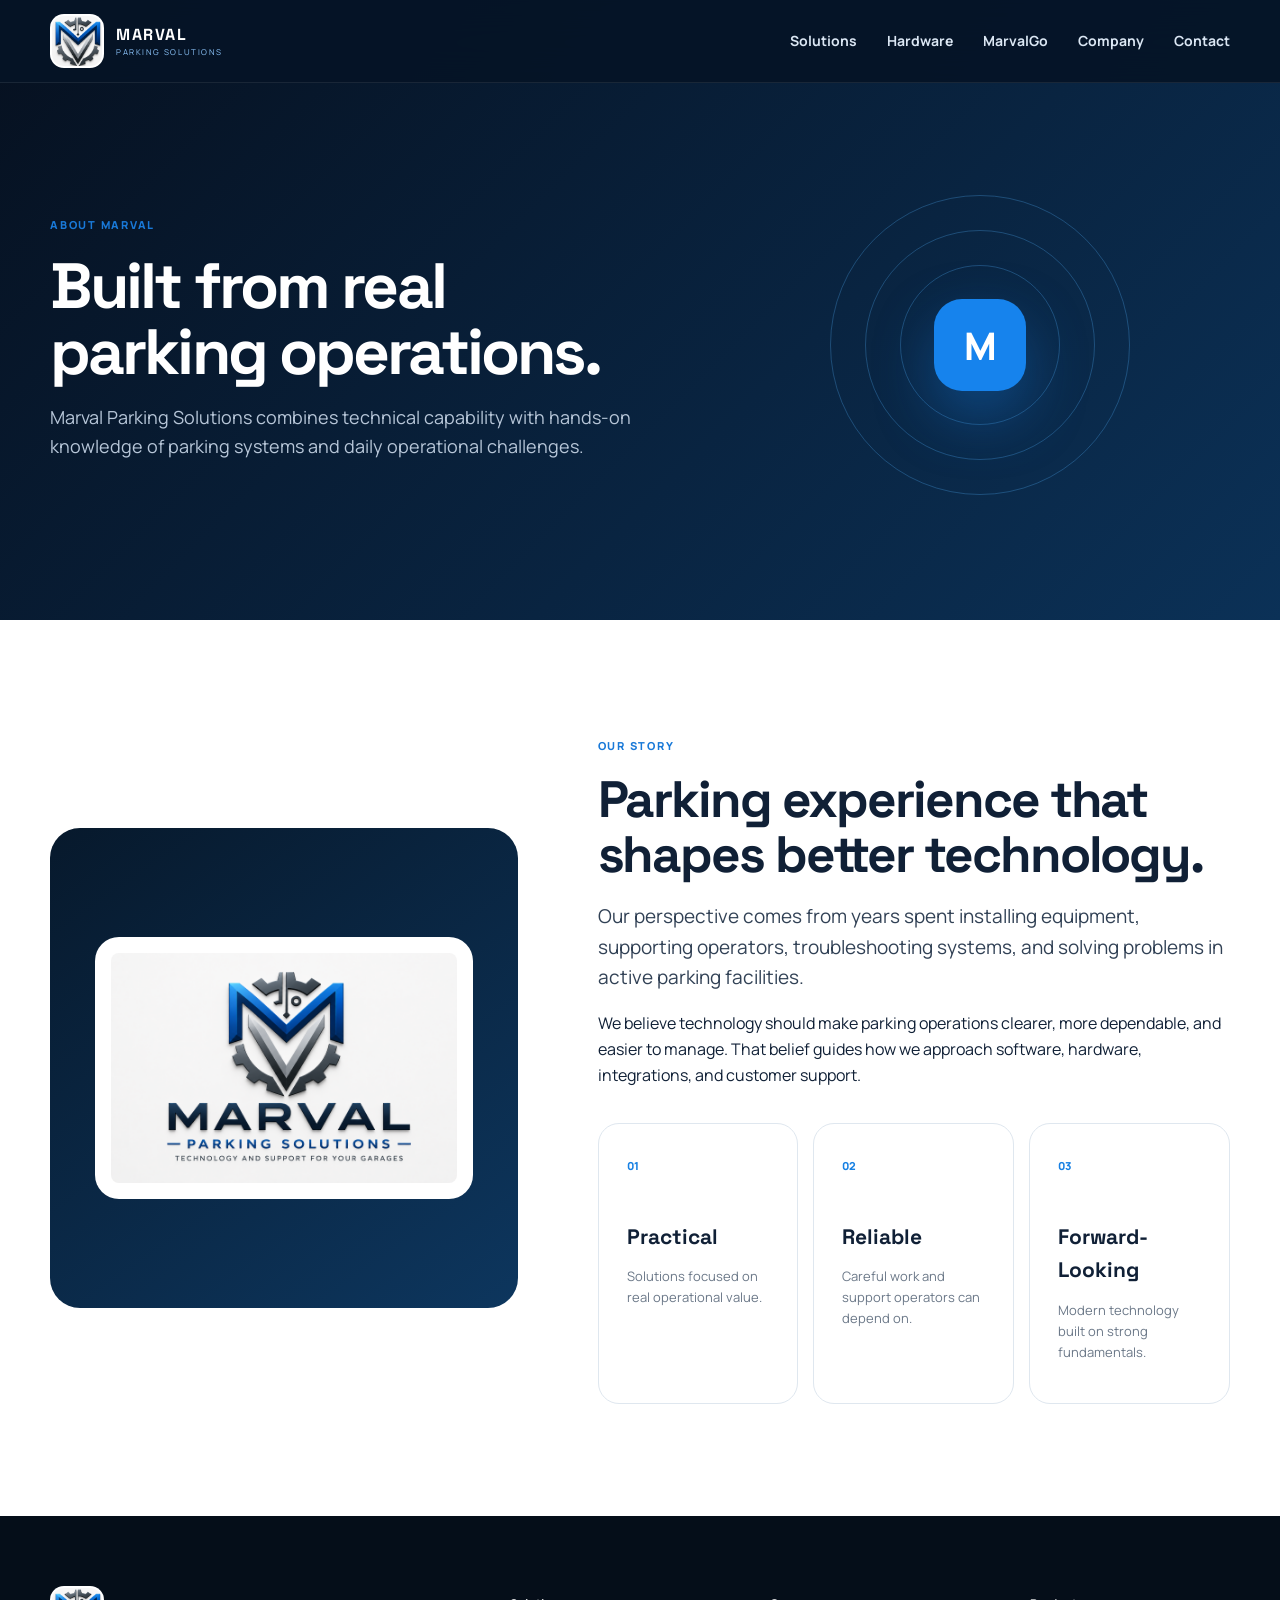
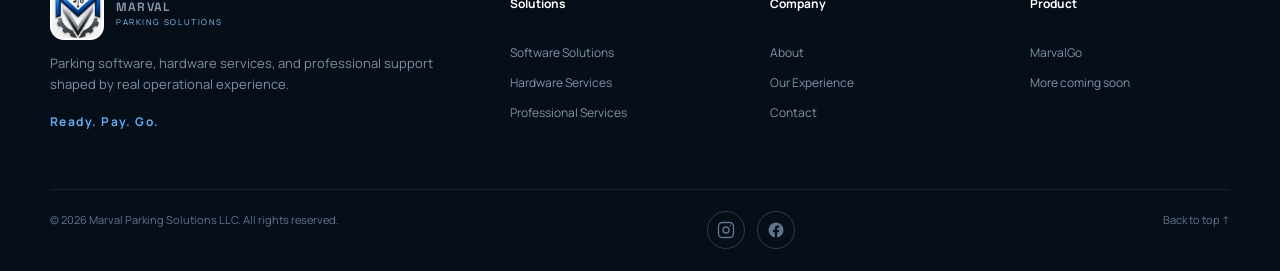
==== commit bfd99833: "feat: refresh website, ticketless parking and social footers" ====
--- a/company.html
+++ b/company.html
@@ -1 +1,22 @@
-<!doctype html><html lang="en"><head><meta charset="utf-8"><meta name="viewport" content="width=device-width,initial-scale=1"><meta name="theme-color" content="#061427"><meta name="description" content="Learn about Marval Parking Solutions and our hands-on parking experience."><title>About | Marval Parking Solutions</title><link rel="icon" href="assets/favicon.png"><link rel="preconnect" href="https://fonts.googleapis.com"><link rel="preconnect" href="https://fonts.gstatic.com" crossorigin><link href="https://fonts.googleapis.com/css2?family=Manrope:wght@400;500;600;700;800&family=Space+Grotesk:wght@600;700&display=swap" rel="stylesheet"><link rel="stylesheet" href="styles.css"></head><body id="top"><a class="skip-link" href="#main">Skip to content</a><header class="site-header"><div class="container nav"><a class="brand" href="index.html" aria-label="Marval Parking Solutions home"><img src="assets/marval-emblem.png" alt=""><span><b>MARVAL</b><small>PARKING SOLUTIONS</small></span></a><button class="menu-toggle" aria-label="Open menu" aria-expanded="false"><span></span><span></span><span></span></button><nav class="primary-nav"><a href="solutions.html">Solutions</a><a href="hardware.html">Hardware</a><a href="marvalgo.html">MarvalGo</a><a href="company.html">Company</a><a href="contact.html">Contact</a></nav></div></header><main id="main"><section class="page-hero"><div class="container page-hero-grid"><div><small>ABOUT MARVAL</small><h1>Built from real parking operations.</h1><p>Marval Parking Solutions combines technical capability with hands-on knowledge of parking systems and daily operational challenges.</p></div><div class="orbit"><span>M</span><i></i><i></i><i></i></div></div></section><section id="experience" class="section"><div class="container company-grid"><div class="logo-panel"><img src="assets/marval-logo.png" alt="Marval Parking Solutions"></div><div><small class="kicker">OUR STORY</small><h2>Parking experience that shapes better technology.</h2><p class="lead">Our perspective comes from years spent installing equipment, supporting operators, troubleshooting systems, and solving problems in active parking facilities.</p><p>We believe technology should make parking operations clearer, more dependable, and easier to manage. That belief guides how we approach software, hardware, integrations, and customer support.</p><div class="value-grid"><article><span>01</span><h3>Practical</h3><p>Solutions focused on real operational value.</p></article><article><span>02</span><h3>Reliable</h3><p>Careful work and support operators can depend on.</p></article><article><span>03</span><h3>Forward-Looking</h3><p>Modern technology built on strong fundamentals.</p></article></div></div></div></section></main><footer class="site-footer"><div class="container footer-grid"><div class="footer-brand"><a class="brand" href="index.html"><img src="assets/marval-emblem.png" alt=""><span><b>MARVAL</b><small>PARKING SOLUTIONS</small></span></a><p>Parking software, hardware services, and professional support shaped by real operational experience.</p><strong>Ready. Pay. Go.</strong></div><div><h4>Solutions</h4><a href="solutions.html">Software Solutions</a><a href="hardware.html">Hardware Services</a><a href="solutions.html#professional">Professional Services</a></div><div><h4>Company</h4><a href="company.html">About</a><a href="company.html#experience">Our Experience</a><a href="contact.html">Contact</a></div><div><h4>Product</h4><a href="marvalgo.html">MarvalGo</a><span>More coming soon</span></div></div><div class="container footer-bottom"><span>© <span id="year"></span> Marval Parking Solutions LLC.</span><a href="#top">Back to top ↑</a></div></footer><script src="app.js"></script></body></html>+<!doctype html><html lang="en"><head><meta charset="utf-8"><meta name="viewport" content="width=device-width,initial-scale=1"><meta name="theme-color" content="#061427"><meta name="description" content="Learn about Marval Parking Solutions and our hands-on parking experience."><title>About | Marval Parking Solutions</title><link rel="icon" href="assets/favicon.png"><link rel="preconnect" href="https://fonts.googleapis.com"><link rel="preconnect" href="https://fonts.gstatic.com" crossorigin><link href="https://fonts.googleapis.com/css2?family=Manrope:wght@400;500;600;700;800&family=Space+Grotesk:wght@600;700&display=swap" rel="stylesheet"><link rel="stylesheet" href="styles.css"></head><body id="top"><a class="skip-link" href="#main">Skip to content</a><header class="site-header"><div class="container nav"><a class="brand" href="index.html" aria-label="Marval Parking Solutions home"><img src="assets/marval-emblem.png" alt=""><span><b>MARVAL</b><small>PARKING SOLUTIONS</small></span></a><button class="menu-toggle" aria-label="Open menu" aria-expanded="false"><span></span><span></span><span></span></button><nav class="primary-nav"><a href="solutions.html">Solutions</a><a href="hardware.html">Hardware</a><a href="marvalgo.html">MarvalGo</a><a href="company.html">Company</a><a href="contact.html">Contact</a></nav></div></header><main id="main"><section class="page-hero"><div class="container page-hero-grid"><div><small>ABOUT MARVAL</small><h1>Built from real parking operations.</h1><p>Marval Parking Solutions combines technical capability with hands-on knowledge of parking systems and daily operational challenges.</p></div><div class="orbit"><span>M</span><i></i><i></i><i></i></div></div></section><section id="experience" class="section"><div class="container company-grid"><div class="logo-panel"><img src="assets/marval-logo.png" alt="Marval Parking Solutions"></div><div><small class="kicker">OUR STORY</small><h2>Parking experience that shapes better technology.</h2><p class="lead">Our perspective comes from years spent installing equipment, supporting operators, troubleshooting systems, and solving problems in active parking facilities.</p><p>We believe technology should make parking operations clearer, more dependable, and easier to manage. That belief guides how we approach software, hardware, integrations, and customer support.</p><div class="value-grid"><article><span>01</span><h3>Practical</h3><p>Solutions focused on real operational value.</p></article><article><span>02</span><h3>Reliable</h3><p>Careful work and support operators can depend on.</p></article><article><span>03</span><h3>Forward-Looking</h3><p>Modern technology built on strong fundamentals.</p></article></div></div></div></section></main><footer class="site-footer"><div class="container footer-grid"><div class="footer-brand"><a class="brand" href="index.html"><img src="assets/marval-emblem.png" alt=""><span><b>MARVAL</b><small>PARKING SOLUTIONS</small></span></a><p>Parking software, hardware services, and professional support shaped by real operational experience.</p><strong>Ready. Pay. Go.</strong></div><div><h4>Solutions</h4><a href="solutions.html">Software Solutions</a><a href="hardware.html">Hardware Services</a><a href="solutions.html#professional">Professional Services</a></div><div><h4>Company</h4><a href="company.html">About</a><a href="company.html#experience">Our Experience</a><a href="contact.html">Contact</a></div><div><h4>Product</h4><a href="marvalgo.html">MarvalGo</a><span>More coming soon</span></div></div><div class="container footer-bottom"><span>&copy; <span id="year"></span> Marval Parking Solutions LLC. All rights reserved.</span><div class="marval-footer-social" aria-label="Marval social media">
+  <a href="https://www.instagram.com/marvalparkingsolutions/"
+     target="_blank" rel="noopener noreferrer"
+     aria-label="Marval Parking Solutions on Instagram"
+     title="Instagram">
+    <svg viewBox="0 0 24 24" fill="none" stroke="currentColor"
+         stroke-width="1.8" stroke-linecap="round" stroke-linejoin="round"
+         aria-hidden="true">
+      <rect x="2" y="2" width="20" height="20" rx="5"/>
+      <circle cx="12" cy="12" r="4"/>
+      <circle cx="18" cy="6" r="1" fill="currentColor" stroke="none"/>
+    </svg>
+  </a>
+  <a href="https://www.facebook.com/marvalparkingsolutions"
+     target="_blank" rel="noopener noreferrer"
+     aria-label="Marval Parking Solutions on Facebook"
+     title="Facebook">
+    <svg viewBox="0 0 24 24" fill="currentColor" aria-hidden="true">
+      <path d="M22 12a10 10 0 1 0-11.56 9.88v-6.99H7.9V12h2.54V9.8c0-2.51 1.49-3.9 3.77-3.9 1.09 0 2.23.19 2.23.19v2.46h-1.26c-1.24 0-1.63.77-1.63 1.56V12h2.78l-.44 2.89h-2.34v6.99A10 10 0 0 0 22 12Z"/>
+    </svg>
+  </a>
+</div><a href="#top">Back to top ↑</a></div></footer><script src="app.js"></script></body></html>
--- a/styles.css
+++ b/styles.css
@@ -19,3 +19,686 @@
 .maintenance-section{background:#fff}.maintenance-cards{display:grid;grid-template-columns:repeat(3,1fr);gap:18px}.maintenance-cards article{border:1px solid #dfe7ef;border-radius:26px;padding:35px;min-height:520px;display:flex;flex-direction:column;box-shadow:0 12px 35px rgba(12,42,72,.05)}.maintenance-cards article.featured-maintenance{background:linear-gradient(145deg,#091a2d,#0d3a61);color:#fff;border-color:#164f7e;transform:translateY(-12px);box-shadow:0 28px 65px rgba(8,45,77,.2)}.maintenance-icon{width:66px;height:66px;border-radius:19px;background:#e7f4ff;position:relative;margin-bottom:28px}.maintenance-icon:before,.maintenance-icon:after,.maintenance-icon i{content:'';position:absolute}.preventive-icon:before{width:27px;height:27px;border:4px solid #1782e5;border-radius:50%;left:17px;top:17px}.preventive-icon:after{width:4px;height:18px;background:#1782e5;left:31px;top:24px;transform:rotate(40deg);transform-origin:bottom}.corrective-icon{background:#153b5e}.corrective-icon:before{width:34px;height:8px;background:#6bc2ff;border-radius:5px;left:16px;top:29px;transform:rotate(-44deg)}.corrective-icon:after{width:16px;height:16px;border:5px solid #6bc2ff;border-radius:50%;left:12px;top:36px}.response-icon:before{width:30px;height:30px;border:4px solid #1782e5;border-radius:50%;left:16px;top:16px}.response-icon:after{width:16px;height:4px;background:#1782e5;left:31px;top:30px;transform-origin:left;transform:rotate(-45deg)}.maintenance-cards article>span{font-size:9px;color:#1780e3;font-weight:800;letter-spacing:.14em}.featured-maintenance>span{color:#70beff}.maintenance-cards h3{font-size:28px;line-height:1.1;margin:13px 0}.maintenance-cards p{font-size:13px;color:#697789}.featured-maintenance p{color:#afc2d4}.maintenance-cards ul{list-style:none;padding:0;margin:auto 0 0}.maintenance-cards li{padding:11px 0;border-top:1px solid #e4eaf0;font-size:12px;font-weight:700}.featured-maintenance li{border-color:rgba(255,255,255,.1)}.maintenance-cards li:before{content:'✓';color:#20bd83;margin-right:9px}.hardware-cta{padding:105px 0;background:radial-gradient(circle at 78% 45%,rgba(47,157,241,.28),transparent 30%),linear-gradient(135deg,#06111f,#0a3155);color:#fff}.hardware-cta-grid{display:grid;grid-template-columns:1.25fr .75fr;gap:80px;align-items:center}.hardware-cta small{color:#75bdff;font-size:10px;letter-spacing:.16em;font-weight:800}.hardware-cta h2{font-size:clamp(40px,4.5vw,62px);line-height:1.05;letter-spacing:-.04em;margin:15px 0}.hardware-cta p{color:#aebfd0}.hardware-cta-grid>div:last-child{display:flex;flex-direction:column;align-items:flex-start;gap:20px}.hardware-cta-grid>div:last-child>a:last-child{font-size:12px;font-weight:700;color:#8fc8f7}
 @media(max-width:980px){.hardware-hero{padding-top:130px}.hardware-hero-layout,.hardware-operations-grid{grid-template-columns:1fr}.lane-console{max-width:720px}.equipment-feature,.equipment-feature.reverse{grid-template-columns:1fr}.equipment-feature.reverse .equipment-visual{order:0}.service-journey{grid-template-columns:repeat(3,1fr);gap:35px}.service-journey:before{display:none}.maintenance-cards{grid-template-columns:1fr}.maintenance-cards article.featured-maintenance{transform:none}.hardware-cta-grid{grid-template-columns:1fr}}
 @media(max-width:640px){.primary-nav a.current:after{display:none}.hardware-hero{padding:120px 0 70px}.hardware-hero h1{font-size:49px}.hardware-proof{grid-template-columns:1fr}.hardware-scene{height:260px}.entry-terminal{left:135px;transform:scale(.82);transform-origin:bottom}.hero-gate{right:47px;transform:scale(.82);transform-origin:bottom}.hardware-car{transform:scale(.82);transform-origin:bottom}.console-statuses{grid-template-columns:1fr}.equipment-feature,.equipment-feature.reverse{display:block}.equipment-visual{min-height:360px}.equipment-copy{padding:38px 28px}.equipment-copy h3{font-size:34px}.visual-gate-base{left:15%;transform:scale(.8);transform-origin:bottom}.visual-gate-arm{left:31%;width:250px}.terminal-machine,.payment-terminal,.intercom-unit{transform:scale(.82)}.service-journey{grid-template-columns:1fr 1fr}.hardware-operations-grid{gap:45px}.hardware-dashboard{padding:20px}.maintenance-cards article{min-height:auto}.hardware-cta{padding:80px 0}.hardware-cta h2{font-size:40px}}
+
+/* V10.2 — Solutions page */
+.solutions-hero{min-height:920px;padding-top:82px;background:radial-gradient(circle at 78% 30%,rgba(24,131,237,.2),transparent 30%),linear-gradient(135deg,#06101f,#0a2745);color:#fff;position:relative;overflow:hidden}.solutions-grid-bg{position:absolute;inset:0;background-image:linear-gradient(rgba(255,255,255,.025) 1px,transparent 1px),linear-gradient(90deg,rgba(255,255,255,.025) 1px,transparent 1px);background-size:54px 54px}.solutions-hero-grid{min-height:790px;display:grid;grid-template-columns:.94fr 1.06fr;gap:70px;align-items:center;position:relative}.solutions-hero h1{font-size:clamp(48px,5vw,72px);line-height:1.03;letter-spacing:-.045em;margin:27px 0 22px}.solutions-hero-copy>p{font-size:18px;color:#b6c8da;max-width:620px}.solutions-proof{display:grid;grid-template-columns:repeat(3,1fr);gap:14px;border-top:1px solid rgba(255,255,255,.1);padding-top:24px}.solutions-proof b,.solutions-proof span{display:block}.solutions-proof b{font-size:12px}.solutions-proof span{font-size:10px;color:#8298ad;margin-top:2px}.solutions-command{border:1px solid rgba(255,255,255,.13);background:rgba(7,23,41,.88);border-radius:28px;padding:24px;box-shadow:0 45px 110px rgba(0,0,0,.35);backdrop-filter:blur(18px)}.command-top{display:flex;align-items:flex-start;justify-content:space-between;padding-bottom:18px;border-bottom:1px solid rgba(255,255,255,.08)}.command-top small,.command-top b{display:block}.command-top small{font-size:8px;letter-spacing:.16em;color:#6c8da8}.command-top b{font-size:17px;margin-top:4px}.command-top>span{font-size:7px;color:#78dfb8;letter-spacing:.11em}.command-top>span i{display:inline-block;width:7px;height:7px;border-radius:50%;background:#28ce94;margin-right:6px;box-shadow:0 0 0 6px rgba(40,206,148,.1)}.command-metrics{display:grid;grid-template-columns:repeat(3,1fr);gap:9px;margin:17px 0}.command-metrics article{background:#0c2944;border:1px solid rgba(255,255,255,.07);border-radius:14px;padding:15px}.command-metrics small,.command-metrics strong,.command-metrics em{display:block}.command-metrics small{font-size:6px;letter-spacing:.12em;color:#6d8aa3}.command-metrics strong{font-size:24px;margin:5px 0}.command-metrics em{font-size:7px;color:#62d8ad;font-style:normal}.command-body{display:grid;grid-template-columns:1.1fr .9fr;gap:10px}.activity-chart,.live-feed{background:#091e33;border:1px solid rgba(255,255,255,.06);border-radius:15px;padding:15px}.chart-head{display:flex;justify-content:space-between;font-size:8px}.chart-head small{color:#4eb7ff}.bars{height:138px;display:flex;align-items:end;gap:8px;padding:17px 4px 5px;border-bottom:1px solid rgba(255,255,255,.08);background:linear-gradient(rgba(255,255,255,.035) 1px,transparent 1px);background-size:100% 33%}.bars i{height:var(--h);flex:1;background:linear-gradient(#42b9ff,#1472d0);border-radius:5px 5px 1px 1px;animation:barRise 1.4s ease both;transform-origin:bottom}@keyframes barRise{from{transform:scaleY(.08);opacity:.2}}.chart-labels{display:flex;justify-content:space-between;color:#557088;font-size:6px;padding-top:7px}.live-feed ul{list-style:none;padding:5px 0 0;margin:0}.live-feed li{display:flex;align-items:center;gap:8px;padding:10px 0;border-bottom:1px solid rgba(255,255,255,.06)}.live-feed li:last-child{border-bottom:0}.live-feed li>i{width:8px;height:8px;border-radius:50%;flex:0 0 auto}.live-feed .ok{background:#2ad196}.live-feed .blue{background:#2f9cf4}.live-feed .violet{background:#8b78ff}.live-feed p{margin:0}.live-feed b,.live-feed span{display:block}.live-feed b{font-size:8px}.live-feed span{font-size:6px;color:#6f879c}.live-feed em{margin-left:auto;font-style:normal;font-size:6px;color:#59748b}
+.solutions-showcase{background:#f4f8fb}.heading.centered{text-align:center;max-width:780px;margin:0 auto 60px}.heading.centered p{color:#6a7888}.solution-feature{display:grid;grid-template-columns:.86fr 1.14fr;gap:65px;align-items:center;margin:0 0 90px}.solution-feature.reverse{grid-template-columns:1.14fr .86fr}.solution-feature.reverse .solution-copy{order:2}.solution-copy>span{font-size:9px;letter-spacing:.15em;color:#1682e8;font-weight:800}.solution-copy h3{font-size:clamp(35px,3.7vw,52px);line-height:1.06;letter-spacing:-.04em;margin:14px 0 18px}.solution-copy p{color:#687788}.solution-copy ul{list-style:none;padding:0;margin:25px 0 0}.solution-copy li{padding:11px 0;border-top:1px solid #dfe7ee;font-size:13px;font-weight:700}.solution-copy li:before{content:'✓';color:#20bd83;margin-right:10px}.solution-visual{min-height:500px;border-radius:31px;position:relative;overflow:hidden;box-shadow:var(--shadow)}.payment-demo{background:radial-gradient(circle at 72% 23%,rgba(66,180,255,.38),transparent 25%),linear-gradient(145deg,#08182a,#0c3a61)}.phone-shell{position:absolute;width:250px;height:475px;border:8px solid #182738;background:#060b12;border-radius:42px;left:50%;top:50%;transform:translate(-50%,-50%) rotate(-5deg);box-shadow:0 38px 70px rgba(0,0,0,.45)}.phone-notch{position:absolute;top:8px;left:50%;transform:translateX(-50%);width:88px;height:21px;background:#05080d;border-radius:15px;z-index:2}.phone-screen{position:absolute;inset:8px;border-radius:28px;background:linear-gradient(#f7fbfe,#eaf3f8);padding:40px 19px 18px;text-align:center;color:#183049}.phone-screen>small{font-weight:800;font-size:8px;letter-spacing:.15em;color:#167bd5}.ticket-scan{height:140px;margin:18px 0;background:#dcecf6;border-radius:18px;position:relative;overflow:hidden}.ticket-scan:before,.ticket-scan:after{content:'';position:absolute;width:32px;height:32px;border-color:#1684e8;border-style:solid}.ticket-scan:before{left:14px;top:14px;border-width:3px 0 0 3px}.ticket-scan:after{right:14px;bottom:14px;border-width:0 3px 3px 0}.ticket-scan span{position:absolute;left:34px;right:34px;top:31px;height:78px;background:repeating-linear-gradient(90deg,#153148 0 3px,transparent 3px 7px)}.ticket-scan i{position:absolute;left:15px;right:15px;height:2px;background:#27aaff;top:25%;box-shadow:0 0 14px #27aaff;animation:scanLine 2.5s ease-in-out infinite}@keyframes scanLine{50%{top:75%}}.phone-screen p{font-size:10px;margin:5px 0}.phone-screen strong{display:block;font-size:31px}.phone-screen button{width:100%;border:0;border-radius:12px;background:linear-gradient(135deg,#1887f5,#1264c6);color:#fff;padding:13px;margin-top:15px;font-weight:800}.phone-screen em{display:block;font-size:7px;color:#72879a;font-style:normal;margin-top:9px}.floating-payment{position:absolute;right:7%;bottom:15%;background:#fff;border-radius:16px;padding:13px 17px;display:flex;align-items:center;gap:11px;box-shadow:0 22px 50px rgba(0,0,0,.3);animation:floatCard 4s ease-in-out infinite}@keyframes floatCard{50%{transform:translateY(-10px)}}.floating-payment>i{width:34px;height:34px;border-radius:50%;display:grid;place-items:center;background:#dff9ee;color:#14a66f;font-style:normal;font-weight:900}.floating-payment p{margin:0}.floating-payment small,.floating-payment b{display:block}.floating-payment small{font-size:7px;color:#1ca875}.floating-payment b{font-size:10px}.dashboard-demo{background:linear-gradient(145deg,#e7f1f8,#c9dfed);display:grid;place-items:center}.mini-dashboard{width:88%;height:78%;border-radius:20px;background:#fff;box-shadow:0 30px 65px rgba(22,70,105,.23);display:grid;grid-template-columns:68px 1fr;overflow:hidden}.mini-nav{background:#071827;padding:20px 14px;display:flex;flex-direction:column;gap:20px}.mini-nav b{color:#fff;font-size:8px}.mini-nav i{width:28px;height:7px;background:#17344d;border-radius:5px}.mini-nav i:nth-of-type(2){background:#1987ed}.mini-main{padding:24px}.mini-head{display:flex;justify-content:space-between}.mini-head p{margin:0}.mini-head small,.mini-head b{display:block}.mini-head small{font-size:6px;color:#7590a3}.mini-head b{font-size:15px}.mini-head>span{font-size:7px;border:1px solid #d9e4eb;border-radius:7px;padding:6px 9px;height:max-content}.mini-kpis{display:grid;grid-template-columns:repeat(3,1fr);gap:10px;margin:22px 0}.mini-kpis div{background:#f2f7fa;border-radius:10px;padding:13px}.mini-kpis small,.mini-kpis strong{display:block}.mini-kpis small{font-size:5px;color:#7c91a0}.mini-kpis strong{font-size:17px}.mini-chart{height:160px;background:linear-gradient(#eef5f9 1px,transparent 1px);background-size:100% 25%;position:relative}.mini-chart svg{position:absolute;inset:15px 0 0;width:100%;height:130px}.validation-demo{background:radial-gradient(circle at 20% 25%,rgba(81,194,255,.35),transparent 25%),linear-gradient(145deg,#0a1b2f,#0c426c);display:grid;place-items:center}.validation-card{width:78%;background:#fff;border-radius:24px;padding:28px;box-shadow:0 35px 75px rgba(0,0,0,.35)}.validation-head{display:flex;justify-content:space-between;align-items:flex-start;border-bottom:1px solid #e3ebf0;padding-bottom:18px}.validation-head p{margin:0}.validation-head small,.validation-head b{display:block}.validation-head small{font-size:7px;color:#6b8294}.validation-head b{font-size:18px}.validation-head>span{font-size:7px;color:#1ab47c}.validation-card label{font-size:8px;font-weight:800;display:block;margin:18px 0 7px}.ticket-input{border:1px solid #d7e2e9;border-radius:11px;padding:13px;display:flex;justify-content:space-between;font-size:13px}.ticket-input i{font-style:normal;color:#1ab47c}.validation-options{display:grid;grid-template-columns:repeat(3,1fr);gap:7px}.validation-options button{border:1px solid #d7e2e9;background:#f6f9fb;padding:10px 5px;border-radius:9px;font-size:8px}.validation-options .selected{background:#1584e8;color:#fff;border-color:#1584e8}.validation-result{display:flex;align-items:center;gap:11px;background:#eafaf4;border-radius:12px;margin-top:20px;padding:13px}.validation-result>i{width:34px;height:34px;border-radius:50%;display:grid;place-items:center;background:#24c88d;color:#fff;font-style:normal}.validation-result p{margin:0}.validation-result small,.validation-result b{display:block}.validation-result small{font-size:7px;color:#1ba474}.validation-result b{font-size:10px}
+.connected-section{background:#071728;color:#fff}.connected-grid{display:grid;grid-template-columns:.88fr 1.12fr;gap:80px;align-items:center}.connected-copy>small{color:#65baff;font-size:9px;letter-spacing:.16em;font-weight:800}.connected-copy h2{font-size:clamp(38px,4vw,57px);line-height:1.06;letter-spacing:-.04em;margin:15px 0 20px}.connected-copy>p{color:#9db0c1}.connected-points{margin-top:28px}.connected-points>div{display:grid;grid-template-columns:40px 1fr;gap:12px;padding:17px 0;border-top:1px solid rgba(255,255,255,.09)}.connected-points>div>span{font-size:9px;color:#4aaeff}.connected-points p{margin:0}.connected-points b,.connected-points small{display:block}.connected-points b{font-size:13px}.connected-points small{font-size:10px;color:#8197aa}.connection-map{height:560px;position:relative}.connection-map svg{position:absolute;inset:0;width:100%;height:100%}.connection-map path{fill:none;stroke:#2478b6;stroke-width:2;stroke-dasharray:8 8;animation:flowDash 7s linear infinite}@keyframes flowDash{to{stroke-dashoffset:-160}}.map-core{position:absolute;left:50%;top:50%;transform:translate(-50%,-50%);width:180px;height:180px;border-radius:50%;background:radial-gradient(circle,#123d62,#0a243d);border:1px solid rgba(95,190,255,.35);display:grid;place-content:center;text-align:center;z-index:2;box-shadow:0 0 0 20px rgba(38,145,223,.06),0 25px 55px rgba(0,0,0,.3)}.map-core img{width:55px;margin:0 auto 8px;border-radius:13px;background:#fff;padding:3px}.map-core b{font-size:14px}.map-core small{font-size:6px;color:#6e9bbc;letter-spacing:.13em}.map-node{position:absolute;width:130px;height:90px;border:1px solid rgba(93,180,247,.25);background:#0c2b47;border-radius:17px;display:flex;flex-direction:column;justify-content:center;align-items:center;gap:5px;z-index:2;box-shadow:0 18px 40px rgba(0,0,0,.22)}.map-node i{font-style:normal;color:#5dbbff;font-size:20px}.map-node span{font-size:9px}.node-a{left:2%;top:5%}.node-b{right:2%;top:5%}.node-c{left:0;bottom:6%}.node-d{right:0;bottom:6%}.node-e{left:50%;bottom:-1%;transform:translateX(-50%)}
+.services-process{background:#fff}.process-line{display:grid;grid-template-columns:repeat(5,1fr);position:relative}.process-line:before{content:'';position:absolute;left:9%;right:9%;top:75px;height:1px;background:linear-gradient(90deg,transparent,#b7d7ef,#b7d7ef,transparent)}.process-line article{text-align:center;padding:0 14px;position:relative}.process-line article>span{font-size:8px;color:#1682e8;letter-spacing:.12em}.process-line article>i{width:76px;height:76px;border-radius:23px;background:#eef7fd;border:1px solid #d6eafa;color:#1682e8;display:grid;place-items:center;margin:15px auto 24px;font-style:normal;font-size:25px;position:relative;z-index:2}.process-line h3{font-size:20px;margin:0 0 7px}.process-line p{font-size:11px;color:#718090}.solutions-cta{padding:105px 0;background:radial-gradient(circle at 80% 40%,rgba(41,155,239,.3),transparent 28%),linear-gradient(135deg,#06111f,#0a3155);color:#fff}.solutions-cta-grid{display:grid;grid-template-columns:1.25fr .75fr;gap:70px;align-items:center}.solutions-cta small{font-size:9px;color:#73bdff;letter-spacing:.16em;font-weight:800}.solutions-cta h2{font-size:clamp(40px,4.5vw,62px);line-height:1.05;letter-spacing:-.04em;margin:14px 0}.solutions-cta p{color:#aebfd0}.solutions-cta-grid>div:last-child{display:flex;flex-direction:column;align-items:flex-start;gap:20px}.solutions-cta-grid>div:last-child>a:last-child{font-size:11px;color:#90c9f7}
+@media(max-width:980px){.solutions-hero-grid,.solution-feature,.solution-feature.reverse,.connected-grid{grid-template-columns:1fr}.solutions-hero{padding-top:120px}.solutions-command{margin-bottom:70px}.solution-feature.reverse .solution-copy{order:0}.solution-feature{gap:38px}.connected-grid{gap:40px}.process-line{grid-template-columns:repeat(3,1fr);gap:35px}.process-line:before{display:none}.solutions-cta-grid{grid-template-columns:1fr}}
+@media(max-width:640px){.solutions-hero{padding-top:120px;min-height:auto}.solutions-hero-grid{min-height:auto;padding-bottom:70px}.solutions-hero h1{font-size:48px}.solutions-proof,.command-metrics,.command-body{grid-template-columns:1fr}.solutions-command{padding:16px}.command-top{gap:10px}.command-top>span{max-width:115px;text-align:right}.solution-feature{margin-bottom:70px}.solution-visual{min-height:420px}.phone-shell{transform:translate(-50%,-50%) rotate(-3deg) scale(.82)}.floating-payment{right:2%;bottom:7%;transform:scale(.85)}.mini-dashboard{width:94%;height:76%;grid-template-columns:48px 1fr}.mini-main{padding:15px}.mini-kpis{grid-template-columns:1fr}.mini-kpis div:nth-child(n+2){display:none}.validation-card{width:90%;padding:20px}.validation-options{grid-template-columns:1fr}.connection-map{height:540px;transform:scale(.9)}.map-node{width:105px}.process-line{grid-template-columns:1fr 1fr}.solutions-cta{padding:80px 0}.solutions-cta h2{font-size:40px}}
+
+
+/* =========================================================
+   MARVAL WEBSITE V11 — MARVALGO PRODUCT PAGE
+   ========================================================= */
+.marvalgo-page{background:#fff}
+.marvalgo-page .site-header{background:#071426}
+.marvalgo-page .button-ghost{border:1px solid rgba(255,255,255,.22);color:#fff;background:rgba(255,255,255,.05)}
+.marvalgo-page .button-light{background:#fff;color:#0a3158;box-shadow:0 18px 45px rgba(0,0,0,.18)}
+.mg-hero{position:relative;background:
+  radial-gradient(circle at 72% 25%,rgba(33,137,244,.25),transparent 31%),
+  linear-gradient(135deg,#06111f 0%,#0a1d34 56%,#07365e 100%);
+  color:#fff;overflow:hidden;padding-top:82px}
+.mg-hero:before{content:"";position:absolute;inset:0;background-image:linear-gradient(rgba(255,255,255,.028) 1px,transparent 1px),linear-gradient(90deg,rgba(255,255,255,.028) 1px,transparent 1px);background-size:56px 56px;mask-image:linear-gradient(#000,transparent)}
+.mg-orb{position:absolute;border-radius:50%;filter:blur(25px);opacity:.36}
+.mg-orb-a{width:420px;height:420px;background:#1679dd;right:-170px;top:120px}
+.mg-orb-b{width:280px;height:280px;background:#1cd1d7;left:-150px;bottom:80px;opacity:.14}
+.mg-hero-grid{position:relative;z-index:2;display:grid;grid-template-columns:.88fr 1.12fr;gap:70px;align-items:center;min-height:770px;padding-top:55px;padding-bottom:95px}
+.mg-product-label,.mg-kicker{display:inline-flex;align-items:center;gap:9px;font-size:11px;letter-spacing:.17em;font-weight:800;color:#72baff}
+.mg-product-label{padding:9px 13px;border:1px solid rgba(255,255,255,.13);border-radius:999px;background:rgba(255,255,255,.04)}
+.mg-product-label i{width:8px;height:8px;border-radius:50%;background:#20ca8b;box-shadow:0 0 0 6px rgba(32,202,139,.12)}
+.mg-hero h1{font-family:"Space Grotesk";font-size:clamp(52px,5.6vw,78px);line-height:1.01;letter-spacing:-.055em;margin:25px 0 22px;max-width:650px}
+.mg-hero-copy>p{color:#b6c8da;font-size:18px;max-width:610px;margin:0}
+.mg-hero-actions{display:flex;gap:14px;margin:34px 0 42px}
+.mg-trust-row{display:grid;grid-template-columns:repeat(3,1fr);border-top:1px solid rgba(255,255,255,.11);padding-top:24px;gap:16px}
+.mg-trust-row strong,.mg-trust-row span{display:block}.mg-trust-row strong{font-size:13px}.mg-trust-row span{font-size:10px;color:#8298ae;line-height:1.4;margin-top:3px}
+.mg-visual{position:relative;min-height:650px;display:grid;place-items:center}
+.mg-phone-shadow{position:absolute;width:400px;height:470px;background:#1486ef;filter:blur(120px);opacity:.18;border-radius:50%}
+.mg-phone{position:relative;z-index:4;width:305px;height:615px;padding:11px;border-radius:48px;background:#050d17;border:1px solid #263747;box-shadow:0 45px 100px rgba(0,0,0,.4)}
+.mg-phone:after{content:"";position:absolute;inset:5px;border:1px solid rgba(255,255,255,.12);border-radius:43px;pointer-events:none}
+.mg-phone-notch{position:absolute;z-index:8;top:17px;left:50%;transform:translateX(-50%);width:102px;height:26px;border-radius:20px;background:#050d17}
+.mg-phone-screen{position:relative;height:100%;border-radius:38px;overflow:hidden;background:linear-gradient(180deg,#f7fbff,#edf4fa);color:#102034;padding:42px 19px 18px}
+.mg-phone-top{display:flex;align-items:center;gap:9px}.mg-phone-top strong,.mg-phone-top small{display:block}.mg-phone-top strong{font-size:12px}.mg-phone-top small{font-size:7px;color:#718091}
+.mg-mini-mark{width:33px;height:33px;border-radius:10px;background:linear-gradient(145deg,#1888f5,#0b5db3);color:#fff;display:grid;place-items:center;font-family:"Space Grotesk";font-weight:800}
+.mg-secure{margin-left:auto;font-size:7px;color:#14956d;background:#dff7ee;border-radius:999px;padding:5px 7px;font-weight:800}
+.mg-step-dots{display:flex;align-items:center;margin:23px 5px 17px}.mg-step-dots span{width:9px;height:9px;border-radius:50%;background:#cad7e2}.mg-step-dots span.complete{background:#20bd82}.mg-step-dots span.current{background:#1680e5;box-shadow:0 0 0 5px #d9ebfb}.mg-step-dots i{height:2px;flex:1;background:#cbd8e3}
+.mg-ticket-state{text-align:center;animation:mgTicketCycle 10s infinite}
+.mg-scan-frame{width:76px;height:76px;margin:5px auto 13px;position:relative}.mg-scan-frame b{position:absolute;width:24px;height:24px;border-color:#1683e7;border-style:solid}.mg-scan-frame b:nth-child(1){left:0;top:0;border-width:4px 0 0 4px;border-radius:8px 0 0}.mg-scan-frame b:nth-child(2){right:0;top:0;border-width:4px 4px 0 0;border-radius:0 8px 0 0}.mg-scan-frame b:nth-child(3){left:0;bottom:0;border-width:0 0 4px 4px;border-radius:0 0 0 8px}.mg-scan-frame b:nth-child(4){right:0;bottom:0;border-width:0 4px 4px 0;border-radius:0 0 8px}
+.mg-scan-frame span{position:absolute;left:8px;right:8px;top:8px;height:2px;background:#20c88a;box-shadow:0 0 9px #20c88a;animation:mgScan 2s ease-in-out infinite}
+@keyframes mgScan{50%{top:65px}}
+.mg-ticket-state>small,.mg-success-state>small{font-size:8px;letter-spacing:.15em;color:#15966e;font-weight:800}.mg-ticket-state h3{font-size:14px;margin:4px}.mg-total{display:block;font-family:"Space Grotesk";font-size:39px;line-height:1.1}
+.mg-ticket-card{background:#fff;border:1px solid #dfe8ef;border-radius:13px;margin:17px 0;padding:3px 12px;text-align:left}.mg-ticket-card div{display:flex;justify-content:space-between;font-size:9px;padding:9px 0;border-bottom:1px solid #edf1f5}.mg-ticket-card div:last-child{border:0}.mg-ticket-card span{color:#798697}
+.mg-pay-btn{width:100%;border:0;border-radius:12px;background:linear-gradient(135deg,#1787f2,#1164bf);color:#fff;padding:12px;font-size:11px;font-weight:800}
+.mg-encryption{font-size:7px;color:#7f8b99;margin:9px 0}
+.mg-success-state{position:absolute;inset:94px 19px 18px;background:#f2f8fc;text-align:center;padding:70px 3px 0;opacity:0;transform:translateY(20px);animation:mgSuccessCycle 10s infinite}
+.mg-success-icon{width:76px;height:76px;border-radius:50%;display:grid;place-items:center;background:#dcf7eb;color:#15aa74;font-size:38px;font-weight:900;margin:0 auto 18px}.mg-success-state h3{font-size:21px;margin:7px}.mg-success-state p{font-size:9px;color:#718091;max-width:190px;margin:0 auto}
+.mg-receipt{display:flex;justify-content:space-between;background:#fff;border:1px solid #e4ebf1;padding:13px;border-radius:12px;margin:24px 8px 13px;font-size:9px}.mg-exit-status{font-size:8px;color:#157d5b}.mg-exit-status i{display:inline-block;width:7px;height:7px;border-radius:50%;background:#20c88a;margin-right:5px;box-shadow:0 0 0 5px #dcf7eb}
+@keyframes mgTicketCycle{0%,49%{opacity:1;transform:none}56%,94%{opacity:0;transform:translateY(-18px)}100%{opacity:1}}
+@keyframes mgSuccessCycle{0%,48%{opacity:0;transform:translateY(20px)}57%,92%{opacity:1;transform:none}100%{opacity:0}}
+.mg-float{position:absolute;z-index:6;background:#fff;color:#102035;border:1px solid #e4ebf1;box-shadow:0 24px 55px rgba(0,0,0,.22);border-radius:14px;padding:11px 14px;display:flex;align-items:center;gap:10px;animation:mgFloat 4s ease-in-out infinite}.mg-float>span{width:28px;height:28px;border-radius:9px;background:#dff7ee;color:#14a874;display:grid;place-items:center;font-weight:900}.mg-float strong,.mg-float small{display:block}.mg-float strong{font-size:10px}.mg-float small{font-size:8px;color:#798696}
+.mg-float-scan{left:5px;top:185px}.mg-float-pay{right:-5px;bottom:135px;animation-delay:-2s}
+@keyframes mgFloat{50%{transform:translateY(-8px)}}
+.mg-gate-scene{position:absolute;right:-20px;bottom:18px;width:230px;height:105px;z-index:3}.mg-road{position:absolute;inset:40px 0 0;background:#152639;border-radius:18px 18px 0 0}.mg-road:after{content:"";position:absolute;left:12px;right:12px;bottom:17px;height:3px;background:repeating-linear-gradient(90deg,#fff 0 24px,transparent 24px 43px);opacity:.55}.mg-car{position:absolute;width:70px;height:27px;border-radius:17px 21px 6px 6px;background:#1789f3;bottom:26px;right:3px;animation:mgCar 8s ease-in-out infinite}.mg-car:before{content:"";position:absolute;width:34px;height:15px;background:#62baf7;left:18px;top:-11px;border-radius:15px 18px 0 0}.mg-car i{position:absolute;width:13px;height:13px;border-radius:50%;background:#07111d;border:3px solid #435465;bottom:-6px}.mg-car i:first-child{left:11px}.mg-car i:last-child{right:10px}
+.mg-gate-post{position:absolute;width:25px;height:61px;background:#e2ebf2;bottom:19px;left:55px;border-radius:5px}.mg-gate-post span{position:absolute;width:9px;height:9px;border-radius:50%;background:#21cc8b;left:8px;top:9px;box-shadow:0 0 10px #21cc8b}.mg-gate-arm{position:absolute;width:112px;height:9px;background:repeating-linear-gradient(90deg,#fff 0 20px,#ef5458 20px 34px);left:73px;bottom:66px;border-radius:5px;transform-origin:left;animation:mgGate 8s infinite}.mg-exit-label{position:absolute;left:37px;top:3px;background:#1679d7;border-radius:5px;padding:5px 8px;font-size:8px;font-weight:800}
+@keyframes mgGate{0%,38%{transform:rotate(0)}52%,80%{transform:rotate(-65deg)}92%,100%{transform:rotate(0)}}@keyframes mgCar{0%,38%{right:3px}55%,100%{right:-165px}}
+.mg-tagline-bar{position:relative;z-index:2;background:rgba(3,12,22,.66);border-top:1px solid rgba(255,255,255,.08)}.mg-tagline-bar .container{min-height:74px;display:flex;align-items:center;gap:15px}.mg-tagline-bar strong{font-family:"Space Grotesk";letter-spacing:.12em}.mg-tagline-bar i{width:5px;height:5px;border-radius:50%;background:#1886ef}.mg-tagline-bar span{margin-left:auto;color:#859aae;font-size:12px}
+.mg-section{padding:110px 0}.mg-heading{max-width:760px;margin:0 auto 55px;text-align:center}.mg-heading>span{font-size:11px;letter-spacing:.17em;color:#1779d8;font-weight:800}.mg-heading h2,.mg-benefits-copy h2,.mg-security-copy h2,.mg-cta h2{font-family:"Space Grotesk";font-size:clamp(38px,4vw,58px);line-height:1.08;letter-spacing:-.04em;margin:14px 0}.mg-heading p{color:#697688;font-size:16px}
+.mg-steps-grid{display:grid;grid-template-columns:repeat(4,1fr);gap:15px}.mg-steps-grid article{position:relative;border:1px solid #e0e7ee;border-radius:23px;padding:27px;min-height:300px;background:#fff;transition:.3s}.mg-steps-grid article:hover{transform:translateY(-6px);box-shadow:0 22px 55px rgba(13,45,78,.1)}.mg-steps-grid article>span{font-size:10px;color:#1680e2;font-weight:800}.mg-steps-grid h3{font-family:"Space Grotesk";font-size:22px;margin:25px 0 8px}.mg-steps-grid p{font-size:13px;color:#6b7888}
+.mg-step-icon{width:68px;height:68px;border-radius:20px;background:#e9f4ff;margin-top:35px;position:relative}.mg-step-icon.scan:before{content:"";position:absolute;inset:17px;border:3px solid #1780e1;border-radius:8px}.mg-step-icon.scan:after{content:"";position:absolute;left:20px;right:20px;top:31px;height:2px;background:#1ec48a}.mg-step-icon.ticket:before{content:"";position:absolute;width:34px;height:44px;background:#fff;border:2px solid #1780e1;border-radius:6px;left:17px;top:12px}.mg-step-icon.ticket:after{content:"";position:absolute;left:26px;top:25px;width:16px;height:3px;background:#1780e1;box-shadow:0 8px #1780e1,0 16px #1780e1}.mg-step-icon.card:before{content:"";position:absolute;width:43px;height:30px;border-radius:7px;background:#1780e1;left:13px;top:19px}.mg-step-icon.card:after{content:"";position:absolute;width:16px;height:4px;background:#fff;left:19px;top:29px}.mg-step-icon.exit:before{content:"";position:absolute;width:10px;height:42px;background:#b7c7d5;left:16px;bottom:10px}.mg-step-icon.exit:after{content:"";position:absolute;width:40px;height:7px;background:repeating-linear-gradient(90deg,#fff 0 10px,#ee575b 10px 18px);left:23px;top:25px;transform:rotate(-28deg);transform-origin:left}
+.mg-benefits-section{background:#f4f8fc}.mg-benefits-grid{display:grid;grid-template-columns:.9fr 1.1fr;gap:80px;align-items:center}.mg-benefits-copy>p{font-size:17px;color:#657386}.mg-benefit-list{margin-top:30px}.mg-benefit-list>div{display:grid;grid-template-columns:33px 1fr;gap:13px;padding:18px 0;border-top:1px solid #dce4ec}.mg-benefit-list>div>span{width:29px;height:29px;border-radius:10px;background:#dcf6eb;color:#15a873;display:grid;place-items:center;font-weight:900}.mg-benefit-list p{margin:0;color:#6b7887;font-size:12px}.mg-benefit-list strong{display:block;color:#132135;font-size:15px;margin-bottom:2px}
+.mg-driver-panel{background:linear-gradient(145deg,#091a2d,#0d3154);color:#fff;border-radius:29px;padding:30px;box-shadow:0 30px 75px rgba(12,44,77,.2)}.mg-panel-header{display:flex;justify-content:space-between;font-size:9px;letter-spacing:.14em;color:#7f9bb5;padding-bottom:22px;border-bottom:1px solid rgba(255,255,255,.08)}.mg-panel-header strong{font-size:9px;color:#bcd0e1}.mg-panel-header i{display:inline-block;width:7px;height:7px;background:#20cb8b;border-radius:50%;margin-right:6px}.mg-journey-line{display:grid;grid-template-columns:1fr 20px 1fr 20px 1fr 20px 1fr;align-items:center;padding:42px 0}.mg-journey-line>i{height:2px;background:#25557e}.mg-journey-line>div{text-align:center}.mg-journey-line span{display:grid;place-items:center;width:36px;height:36px;margin:auto;border-radius:12px;background:#147cd9;color:#fff;font-size:11px;font-weight:800}.mg-journey-line p{font-size:10px;font-weight:700;margin:9px 0}.mg-journey-line small{display:block;color:#7894ae;font-size:7px;font-weight:500}.mg-panel-message{display:flex;gap:12px;align-items:center;background:#fff;color:#102035;border-radius:15px;padding:16px}.mg-panel-message>span{width:34px;height:34px;border-radius:11px;background:#dcf7eb;color:#14a873;display:grid;place-items:center;font-weight:900}.mg-panel-message strong,.mg-panel-message small{display:block}.mg-panel-message strong{font-size:11px}.mg-panel-message small{font-size:8px;color:#788596}
+.mg-operator-section{background:#071426;color:#fff}.mg-heading-light>span{color:#74b9fb}.mg-heading-light h2{max-width:850px;margin-inline:auto}.mg-operator-grid{display:grid;grid-template-columns:repeat(4,1fr);gap:14px}.mg-operator-grid article{border:1px solid rgba(255,255,255,.09);border-radius:22px;padding:26px;min-height:285px;background:rgba(255,255,255,.035);transition:.3s}.mg-operator-grid article:hover{transform:translateY(-6px);background:rgba(255,255,255,.06);border-color:rgba(62,159,247,.35)}.mg-operator-grid h3{font-family:"Space Grotesk";font-size:20px;margin:44px 0 9px}.mg-operator-grid p{font-size:12px;color:#8fa4b8}.mg-op-icon{width:53px;height:53px;border-radius:16px;background:#103151;position:relative}.mg-op-icon.lines:before{content:"";position:absolute;left:13px;right:13px;top:15px;height:4px;background:#45a3f4;box-shadow:0 9px #45a3f4,0 18px #45a3f4}.mg-op-icon.support:before{content:"";position:absolute;inset:13px;border:3px solid #45a3f4;border-radius:50%}.mg-op-icon.support:after{content:"";position:absolute;width:18px;height:8px;border:3px solid #45a3f4;border-top:0;left:15px;bottom:10px;border-radius:0 0 12px 12px}.mg-op-icon.data:before{content:"";position:absolute;bottom:12px;left:12px;width:7px;height:15px;background:#45a3f4;box-shadow:11px -9px #45a3f4,22px -18px #45a3f4}.mg-op-icon.garages:before{content:"";position:absolute;width:30px;height:26px;border:3px solid #45a3f4;left:11px;top:14px}.mg-op-icon.garages:after{content:"";position:absolute;width:4px;height:4px;background:#45a3f4;left:18px;top:23px;box-shadow:10px 0 #45a3f4,0 9px #45a3f4,10px 9px #45a3f4}
+.mg-security-grid{display:grid;grid-template-columns:1fr 1fr;gap:90px;align-items:center}.mg-security-visual{min-height:480px;position:relative;background:linear-gradient(145deg,#eaf4fd,#f8fbfe);border:1px solid #dfe8ef;border-radius:31px;display:grid;place-items:center;overflow:hidden}.mg-shield{position:relative;z-index:3;width:120px;height:140px;background:linear-gradient(145deg,#1788f4,#0a5bad);clip-path:polygon(50% 0,92% 18%,84% 76%,50% 100%,16% 76%,8% 18%);display:grid;place-items:center;filter:drop-shadow(0 22px 30px rgba(13,93,169,.25))}.mg-shield span{width:52px;height:52px;border-radius:50%;background:#fff;color:#15aa74;display:grid;place-items:center;font-size:27px;font-weight:900}.mg-security-ring{position:absolute;border:1px solid rgba(22,123,216,.2);border-radius:50%}.r1{width:220px;height:220px}.r2{width:320px;height:320px}.r3{width:420px;height:420px}.mg-security-chip{position:absolute;background:#fff;border:1px solid #dfe7ee;border-radius:12px;padding:9px 13px;box-shadow:0 15px 35px rgba(15,61,103,.1);font-size:10px;font-weight:800;color:#176fca}.c1{left:30px;top:80px}.c2{right:30px;top:150px}.c3{left:65px;bottom:65px}.mg-security-copy>p{font-size:17px;color:#657385}.mg-security-copy ul{list-style:none;padding:0;margin:30px 0}.mg-security-copy li{padding:13px 0;border-top:1px solid #dfe6ed;font-size:14px;font-weight:700}.mg-security-copy li:before{content:"✓";display:inline-grid;place-items:center;width:23px;height:23px;border-radius:8px;background:#dcf6eb;color:#14a873;margin-right:10px}
+.mg-cta{background:linear-gradient(135deg,#0a66bd,#148cf2);color:#fff;padding:85px 0}.mg-cta-inner{display:flex;align-items:center;justify-content:space-between;gap:60px}.mg-cta-inner>div{max-width:760px}.mg-cta span{font-size:10px;letter-spacing:.16em;font-weight:800}.mg-cta h2{margin:10px 0}.mg-cta p{color:#d0e6fa;margin:0}.mg-cta .button{min-width:190px}
+@media(max-width:980px){.mg-hero-grid,.mg-benefits-grid,.mg-security-grid{grid-template-columns:1fr}.mg-hero-copy{text-align:center}.mg-hero-copy>p{margin:auto}.mg-hero-actions{justify-content:center}.mg-trust-row{text-align:left}.mg-visual{min-height:690px}.mg-steps-grid,.mg-operator-grid{grid-template-columns:1fr 1fr}.mg-cta-inner{flex-direction:column;align-items:flex-start}.mg-gate-scene{right:3%}}
+@media(max-width:640px){.mg-hero{padding-top:72px}.mg-hero-grid{padding-top:65px;gap:35px}.mg-hero h1{font-size:45px}.mg-hero-actions{flex-direction:column}.mg-trust-row{grid-template-columns:1fr}.mg-trust-row div{padding:8px 0;border-bottom:1px solid rgba(255,255,255,.07)}.mg-phone{width:282px;height:585px}.mg-float{padding:8px 10px}.mg-float-scan{left:-7px;top:170px}.mg-float-pay{right:-7px;bottom:145px}.mg-gate-scene{display:none}.mg-tagline-bar span{display:none}.mg-section{padding:80px 0}.mg-steps-grid,.mg-operator-grid{grid-template-columns:1fr}.mg-steps-grid article{min-height:250px}.mg-benefits-grid{gap:45px}.mg-driver-panel{padding:20px}.mg-journey-line{grid-template-columns:1fr;gap:11px}.mg-journey-line>i{width:2px;height:17px;margin:auto}.mg-security-visual{min-height:390px}.mg-security-ring.r3{width:350px;height:350px}.mg-security-chip{font-size:8px}.mg-cta .button{width:100%}}
+
+/* V11.1 shared navigation alignment */
+.primary-nav a.active{color:#fff;position:relative}
+.primary-nav a.active:after{content:"";position:absolute;left:0;right:0;bottom:-10px;height:2px;background:#2995f3;border-radius:2px}
+@media(max-width:980px){.primary-nav a.active:after{bottom:-4px}}
+
+/* ============================================================
+   MARVALGO - PARKING EXPERIENCES
+   ============================================================ */
+
+.marvalgo-page .mg-experiences {
+    background: #f4f8fc;
+}
+
+.mg-experiences-grid {
+    display: grid;
+    grid-template-columns: repeat(2, minmax(0, 1fr));
+    gap: 28px;
+}
+
+.mg-experience-card {
+    background: #ffffff;
+    border: 1px solid #dce7f2;
+    border-radius: 24px;
+    padding: 42px;
+    box-shadow: 0 18px 45px rgba(7, 20, 38, 0.06);
+    transition: transform 0.25s ease, box-shadow 0.25s ease;
+}
+
+.mg-experience-card:hover {
+    transform: translateY(-5px);
+    box-shadow: 0 24px 55px rgba(7, 20, 38, 0.12);
+}
+
+.mg-experience-label {
+    display: inline-block;
+    padding: 9px 14px;
+    border-radius: 100px;
+    background: #eaf4ff;
+    color: #1268b3;
+    font-size: 11px;
+    font-weight: 800;
+    letter-spacing: 0.12em;
+}
+
+.mg-experience-card h3 {
+    font-family: "Space Grotesk", sans-serif;
+    font-size: clamp(30px, 3vw, 42px);
+    color: #071426;
+    margin: 22px 0 14px;
+    letter-spacing: -0.04em;
+}
+
+.mg-experience-card > p {
+    color: #657386;
+    font-size: 16px;
+    line-height: 1.7;
+}
+
+.mg-experience-card ol {
+    margin: 30px 0 0;
+    padding-left: 24px;
+}
+
+.mg-experience-card li {
+    color: #33465c;
+    padding: 8px 0 8px 6px;
+    line-height: 1.6;
+}
+
+.mg-experience-card li::marker {
+    color: #147bd1;
+    font-weight: 800;
+}
+
+.mg-development-note {
+    text-align: center;
+    margin: 34px auto 0;
+    max-width: 720px;
+    font-size: 13px;
+    line-height: 1.7;
+    color: #657386;
+}
+
+@media (max-width: 768px) {
+    .mg-experiences-grid {
+        grid-template-columns: 1fr;
+        gap: 20px;
+    }
+
+    .mg-experience-card {
+        padding: 28px;
+    }
+}
+
+
+/* MARVALGO PRODUCT SHOWCASE */
+
+.marvalgo-page .mg-product-showcase {
+    width: 100%;
+    max-width: 520px;
+    margin: 0 auto;
+    padding: 30px;
+    border: 1px solid rgba(255,255,255,0.18);
+    border-radius: 26px;
+    background: linear-gradient(145deg, #142d4b, #09192e);
+    box-shadow: 0 28px 70px rgba(0,0,0,0.25);
+    color: #ffffff;
+}
+
+.mg-showcase-eyebrow {
+    display: inline-block;
+    margin-bottom: 14px;
+    color: #72c5ff;
+    font-size: 11px;
+    font-weight: 800;
+    letter-spacing: 0.16em;
+}
+
+.mg-showcase-header h2 {
+    color: #ffffff;
+    font-size: clamp(24px, 2.5vw, 32px);
+    line-height: 1.2;
+    letter-spacing: -0.035em;
+    margin: 0 0 12px;
+}
+
+.mg-showcase-header p {
+    color: #b9cbe0;
+    font-size: 14px;
+    line-height: 1.65;
+    margin: 0;
+}
+
+.mg-showcase-options {
+    display: grid;
+    gap: 14px;
+    margin-top: 26px;
+}
+
+.mg-showcase-option {
+    display: flex;
+    align-items: flex-start;
+    gap: 16px;
+    padding: 20px;
+    background: rgba(255,255,255,0.07);
+    border: 1px solid rgba(255,255,255,0.12);
+    border-radius: 16px;
+}
+
+.mg-showcase-icon {
+    flex: 0 0 42px;
+    width: 42px;
+    height: 42px;
+    display: flex;
+    align-items: center;
+    justify-content: center;
+    border-radius: 12px;
+    background: #197bd0;
+    color: #ffffff;
+    font-size: 13px;
+    font-weight: 800;
+}
+
+.mg-showcase-option strong {
+    display: block;
+    color: #ffffff;
+    font-size: 17px;
+    margin-bottom: 6px;
+}
+
+.mg-showcase-option p {
+    color: #b9cbe0;
+    font-size: 13px;
+    line-height: 1.6;
+    margin: 0;
+}
+
+.mg-showcase-gateway {
+    margin-top: 18px;
+    padding: 20px;
+    border: 1px solid rgba(80,170,255,0.35);
+    border-radius: 16px;
+    background: rgba(24,112,195,0.14);
+}
+
+.mg-showcase-gateway span {
+    display: block;
+    color: #83c9ff;
+    font-size: 10px;
+    font-weight: 800;
+    letter-spacing: 0.13em;
+    margin-bottom: 8px;
+}
+
+.mg-showcase-gateway strong {
+    display: block;
+    color: #ffffff;
+    font-size: 18px;
+    margin-bottom: 6px;
+}
+
+.mg-showcase-gateway p {
+    color: #b9cbe0;
+    font-size: 13px;
+    line-height: 1.6;
+    margin: 0;
+}
+
+.mg-showcase-disclaimer {
+    margin: 18px 0 0;
+    color: #a7bbd0;
+    font-size: 11px;
+    line-height: 1.6;
+    text-align: center;
+}
+
+@media (max-width: 768px) {
+    .marvalgo-page .mg-product-showcase {
+        max-width: 100%;
+        padding: 22px;
+    }
+
+    .mg-showcase-option {
+        padding: 16px;
+    }
+}
+
+/* MARVALGO TICKETLESS WORKFLOW ICONS */
+.mg-step-icon.vehicle::before {
+  content: "";
+  position: absolute;
+  width: 42px;
+  height: 25px;
+  left: 13px;
+  top: 22px;
+  border: 3px solid #1780e1;
+  border-radius: 8px;
+  background: #fff;
+}
+.mg-step-icon.vehicle::after {
+  content: "";
+  position: absolute;
+  width: 24px;
+  height: 3px;
+  left: 22px;
+  top: 33px;
+  background: #1780e1;
+  box-shadow: 0 7px 0 #1780e1;
+}
+.mg-step-icon.confirm::before {
+  content: "";
+  position: absolute;
+  width: 38px;
+  height: 38px;
+  left: 15px;
+  top: 15px;
+  border: 3px solid #1780e1;
+  border-radius: 50%;
+  background: #fff;
+}
+.mg-step-icon.confirm::after {
+  content: "";
+  position: absolute;
+  width: 19px;
+  height: 10px;
+  left: 26px;
+  top: 27px;
+  border-left: 4px solid #16aa78;
+  border-bottom: 4px solid #16aa78;
+  transform: rotate(-45deg);
+}
+
+/* MARVALGO MOBILE HERO REFINEMENTS */
+@media (max-width: 640px) {
+
+  .mg-hero-grid {
+    padding-top: 35px;
+    gap: 35px;
+  }
+
+  .mg-hero h1 {
+    font-size: clamp(36px, 10vw, 45px);
+    line-height: 1.08;
+  }
+
+  .mg-trust-row span {
+    font-size: 12px;
+    line-height: 1.5;
+  }
+
+  .mg-trust-row b {
+    font-size: 13px;
+  }
+
+}
+
+/* MARVAL HOMEPAGE TECHNOLOGY SHOWCASE */
+
+.marval-showcase {
+    padding: 22px;
+    overflow: hidden;
+}
+
+.marval-showcase .journey-head {
+    padding: 4px 4px 20px;
+}
+
+.marval-showcase-intro {
+    padding: 28px 25px;
+    border-radius: 20px;
+    background: linear-gradient(135deg, #102d4c, #0b2037);
+    border: 1px solid rgba(103, 180, 255, .16);
+}
+
+.marval-showcase-intro > span {
+    display: block;
+    color: #64b7ff;
+    font-size: 10px;
+    font-weight: 800;
+    letter-spacing: .16em;
+    margin-bottom: 13px;
+}
+
+.marval-showcase-intro h2 {
+    color: #fff;
+    font-size: clamp(24px, 2.5vw, 34px);
+    line-height: 1.13;
+    letter-spacing: -.035em;
+    margin: 0 0 12px;
+}
+
+.marval-showcase-intro p {
+    color: #a8c0d8;
+    font-size: 13px;
+    line-height: 1.65;
+    margin: 0;
+}
+
+.marval-showcase-grid {
+    display: grid;
+    grid-template-columns: repeat(2, minmax(0, 1fr));
+    gap: 12px;
+    margin-top: 14px;
+}
+
+.marval-showcase-grid article {
+    background: rgba(255, 255, 255, .035);
+    border: 1px solid rgba(255, 255, 255, .09);
+    border-radius: 17px;
+    padding: 20px;
+    min-width: 0;
+    transition: background .2s, border-color .2s;
+}
+
+.marval-showcase-grid article:hover {
+    background: rgba(28, 128, 225, .12);
+    border-color: rgba(90, 175, 255, .38);
+}
+
+.marval-showcase-icon {
+    display: grid;
+    place-items: center;
+    width: 43px;
+    height: 43px;
+    background: #123d66;
+    border-radius: 13px;
+    color: #78c4ff;
+    font-size: 24px;
+    margin-bottom: 15px;
+}
+
+.marval-showcase-grid h3 {
+    color: #fff;
+    font-size: 15px;
+    line-height: 1.3;
+    margin: 0 0 9px;
+}
+
+.marval-showcase-grid p {
+    color: #91a9c0;
+    font-size: 11px;
+    line-height: 1.65;
+    margin: 0;
+}
+
+.marval-showcase-bottom {
+    display: flex;
+    align-items: center;
+    gap: 9px;
+    padding: 20px 5px 3px;
+    color: #8ca9c4;
+    font-size: 11px;
+    letter-spacing: .04em;
+}
+
+.marval-showcase-dot {
+    width: 8px;
+    height: 8px;
+    border-radius: 50%;
+    background: #20c989;
+}
+
+@media (max-width: 640px) {
+    .marval-showcase {
+        padding: 13px;
+    }
+
+    .marval-showcase .journey-head {
+        font-size: 9px;
+        letter-spacing: .04em;
+    }
+
+    .marval-showcase-intro {
+        padding: 23px 19px;
+    }
+
+    .marval-showcase-intro h2 {
+        font-size: 26px;
+    }
+
+    .marval-showcase-grid {
+        gap: 9px;
+    }
+
+    .marval-showcase-grid article {
+        padding: 14px;
+    }
+
+    .marval-showcase-grid h3 {
+        font-size: 13px;
+    }
+
+    .marval-showcase-grid p {
+        font-size: 10px;
+    }
+}
+/* MARVAL SOLUTIONS TICKETLESS DEMO */
+
+.marval-ticketless-screen {
+    display: flex;
+    flex-direction: column;
+    align-items: stretch;
+    text-align: left;
+    gap: 0;
+    box-sizing: border-box;
+}
+
+.marval-ticketless-screen > small {
+    display: block;
+    text-align: center;
+    color: #147cdd;
+    font-size: 10px;
+    font-weight: 800;
+    letter-spacing: .12em;
+    margin-bottom: 22px;
+}
+
+.marval-ticketless-heading {
+    text-align: center;
+    margin-bottom: 22px;
+}
+
+.marval-ticketless-heading span {
+    display: block;
+    color: #1683e7;
+    font-size: 10px;
+    font-weight: 800;
+    letter-spacing: .13em;
+    margin-bottom: 9px;
+}
+
+.marval-ticketless-heading strong {
+    display: block;
+    color: #10263d;
+    font-family: 'Space Grotesk', sans-serif;
+    font-size: 27px;
+    line-height: 1.15;
+}
+
+.marval-ticketless-heading p {
+    color: #72859a;
+    font-size: 11px;
+    margin: 9px 0 0;
+}
+
+.marval-ticketless-details {
+    background: #fff;
+    border: 1px solid #e0eaf3;
+    border-radius: 16px;
+    padding: 7px 15px;
+    box-shadow: 0 8px 25px rgba(15, 50, 85, .06);
+}
+
+.marval-ticketless-details > div {
+    display: flex;
+    align-items: center;
+    justify-content: space-between;
+    gap: 10px;
+    padding: 13px 0;
+    border-bottom: 1px solid #edf2f7;
+}
+
+.marval-ticketless-details > div:last-child {
+    border-bottom: 0;
+}
+
+.marval-ticketless-details small {
+    color: #8092a5;
+    font-size: 9px;
+    font-weight: 700;
+    letter-spacing: .05em;
+}
+
+.marval-ticketless-details b {
+    color: #142b43;
+    font-size: 11px;
+    text-align: right;
+}
+
+.marval-ticketless-action {
+    display: block;
+    background: linear-gradient(135deg, #1689f2, #1268cb);
+    color: #fff;
+    text-align: center;
+    border-radius: 12px;
+    padding: 15px 8px;
+    font-size: 12px;
+    font-weight: 800;
+    margin-top: 22px;
+    box-shadow: 0 10px 25px rgba(22, 125, 220, .2);
+}
+
+.marval-ticketless-screen > em {
+    display: block;
+    color: #7c8fa2;
+    text-align: center;
+    font-size: 9px;
+    font-style: normal;
+    margin-top: 15px;
+}
+
+.marval-ticketless-floating p {
+    margin: 0;
+}
+
+.marval-ticketless-floating small,
+.marval-ticketless-floating b {
+    display: block;
+}
+
+@media (max-width: 640px) {
+    .marval-ticketless-heading strong {
+        font-size: 23px;
+    }
+
+    .marval-ticketless-details > div {
+        padding: 11px 0;
+    }
+
+    .marval-ticketless-action {
+        margin-top: 16px;
+    }
+}
+/* MARVAL FOOTER SOCIAL LINKS */
+.marval-footer-social {
+    display: flex;
+    align-items: center;
+    justify-content: center;
+    gap: 12px;
+}
+
+.marval-footer-social a {
+    display: inline-flex;
+    align-items: center;
+    justify-content: center;
+    width: 38px;
+    height: 38px;
+    border: 1px solid rgba(148, 163, 184, .3);
+    border-radius: 50%;
+    color: inherit;
+    text-decoration: none;
+    transition: background .2s ease, color .2s ease, transform .2s ease;
+}
+
+.marval-footer-social a:hover {
+    background: #1689f2;
+    color: #fff;
+    transform: translateY(-2px);
+}
+
+.marval-footer-social a:focus-visible {
+    outline: 2px solid #1689f2;
+    outline-offset: 3px;
+}
+
+.marval-footer-social svg {
+    width: 18px;
+    height: 18px;
+}
+
+@media (max-width: 640px) {
+    .footer-bottom {
+        flex-wrap: wrap;
+        justify-content: center;
+        text-align: center;
+        gap: 15px;
+    }
+}
